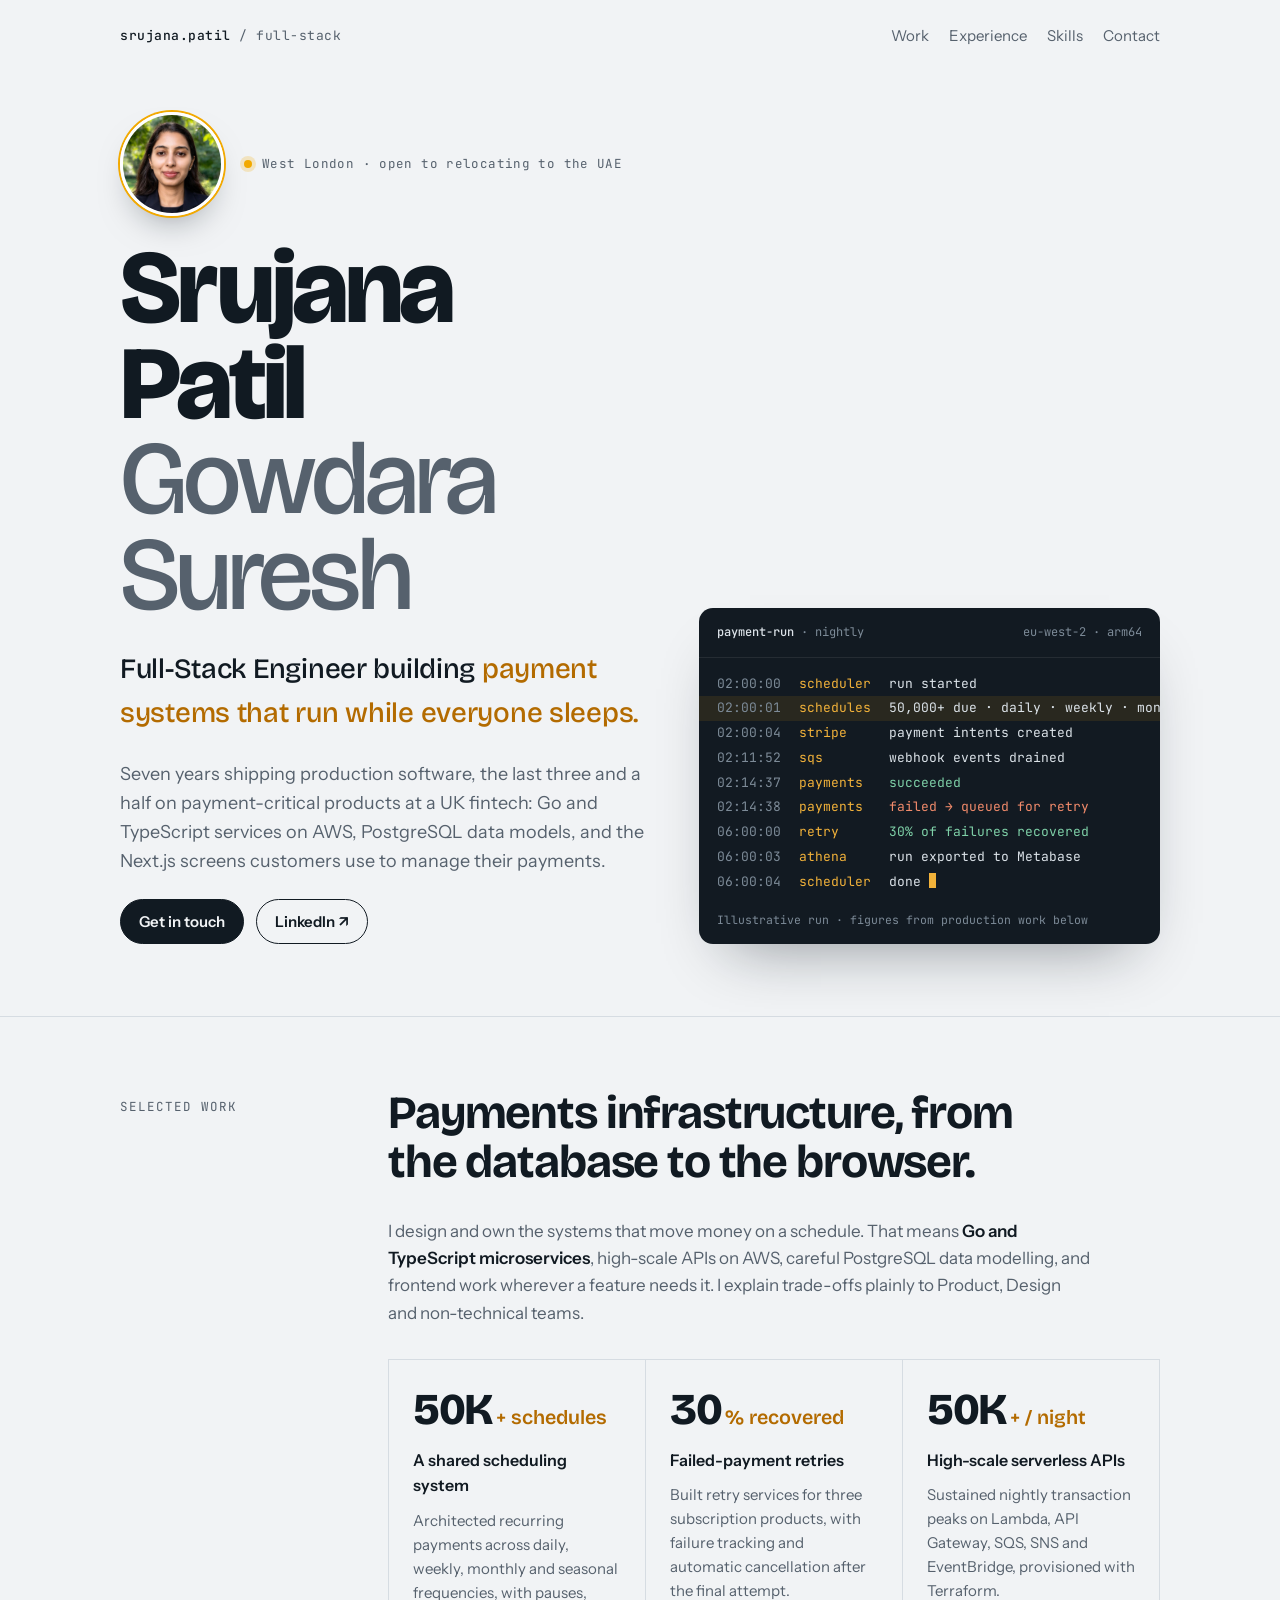
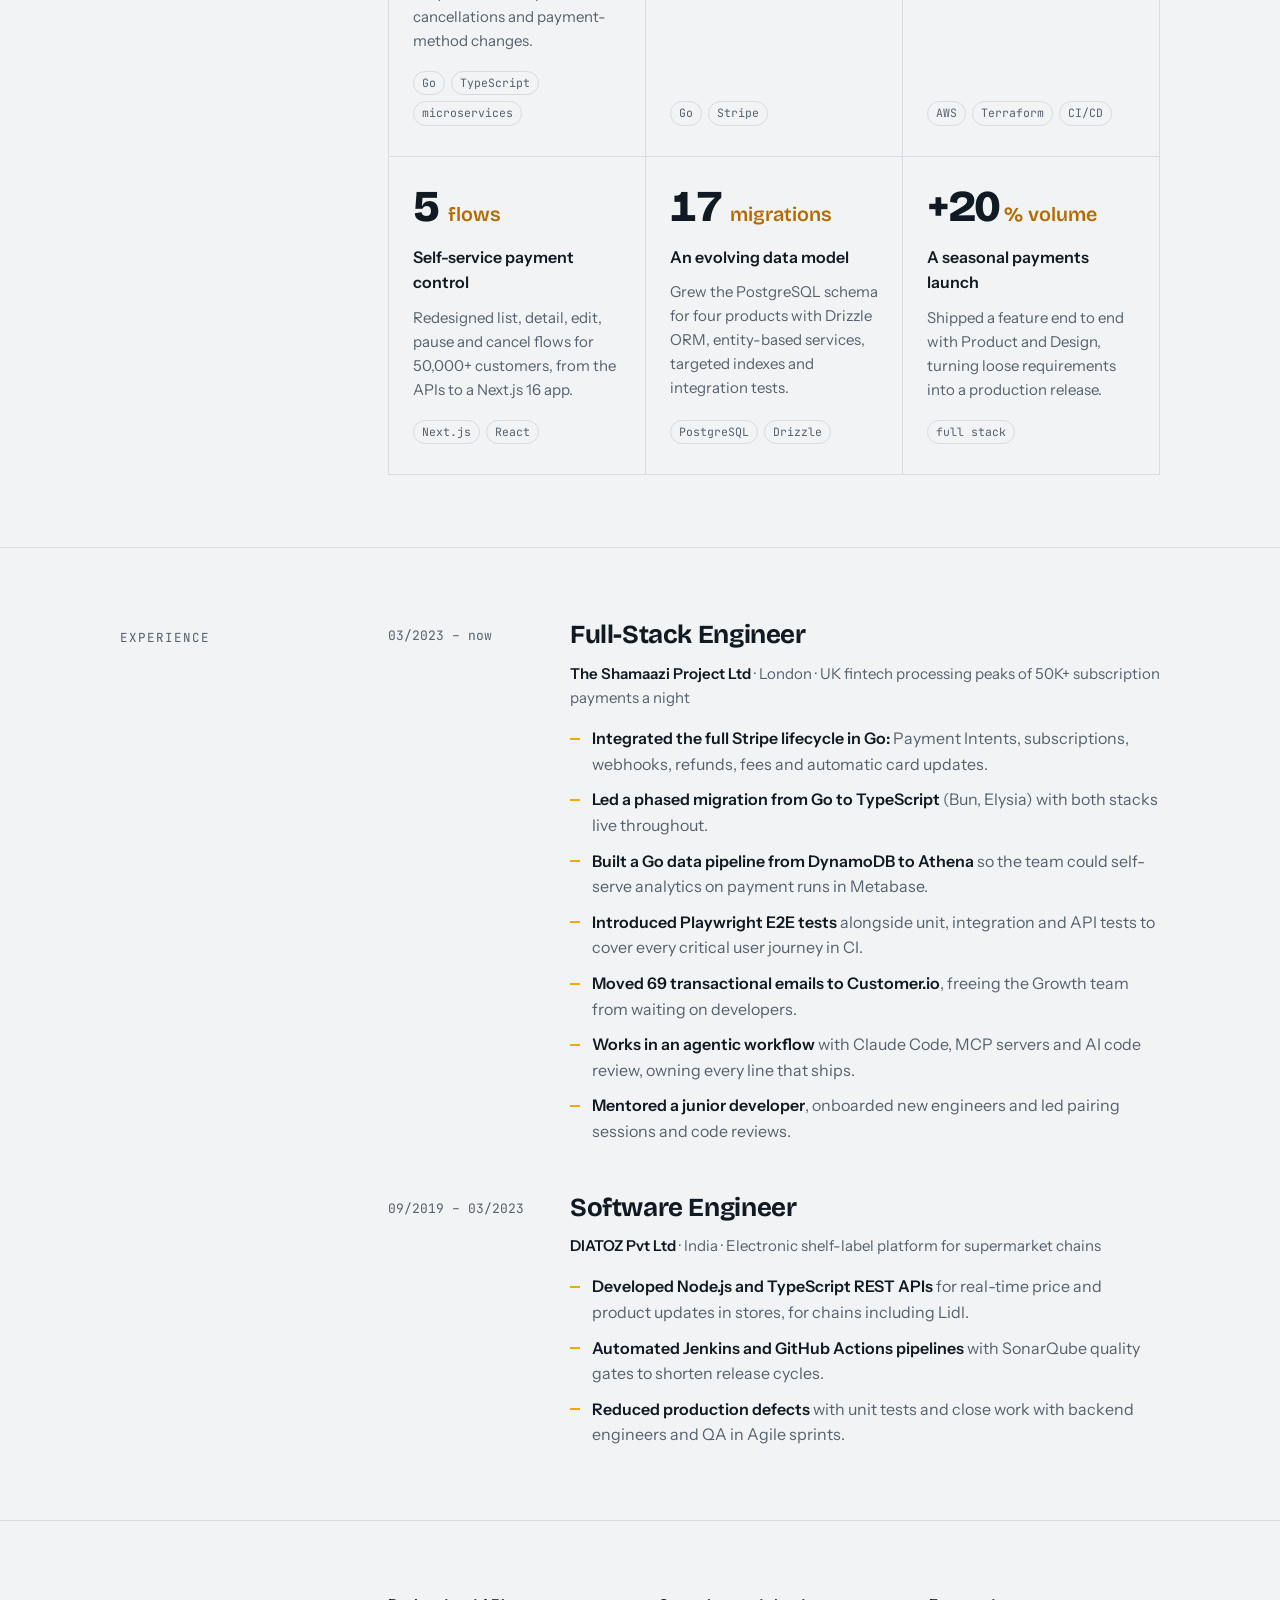
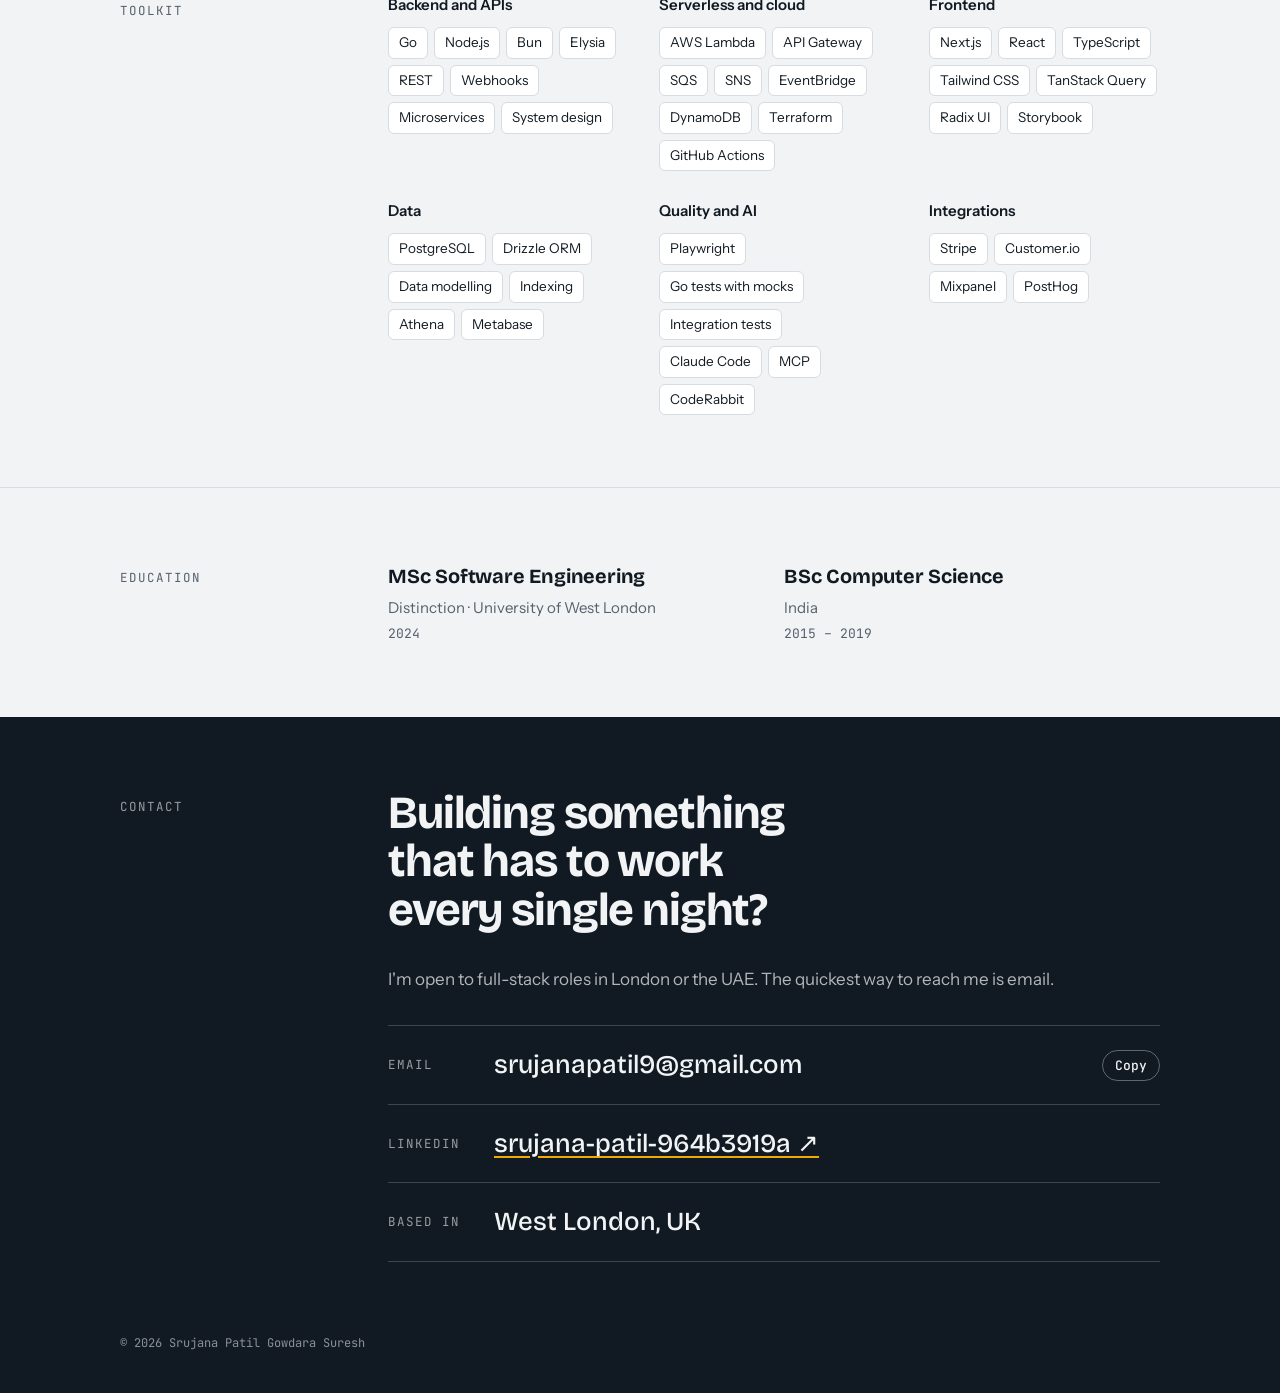
==== index.html @ ed04bba5 "Publish portfolio site" ====
<!doctype html>
<html lang="en">
<head>
<meta charset="utf-8">
<meta name="viewport" content="width=device-width, initial-scale=1, viewport-fit=cover">
<meta name="description" content="Srujana Patil Gowdara Suresh, Full-Stack Engineer in West London building payment systems with Go, TypeScript, AWS and Next.js.">
<meta property="og:title" content="Srujana Patil · Full-Stack Engineer">
<meta property="og:description" content="Payment systems with Go, TypeScript, AWS, PostgreSQL and Next.js.">
<meta property="og:image" content="photo.jpg">
<link rel="icon" href="photo.jpg">
<style>:root{color-scheme:light;padding-top:env(safe-area-inset-top,0px);padding-bottom:env(safe-area-inset-bottom,0px)}body{margin:0}img{max-width:100%}[hidden]{display:none!important}</style>
<title>Srujana Patil</title>
<link rel="preconnect" href="https://fonts.googleapis.com">
<link rel="stylesheet" href="https://fonts.googleapis.com/css2?family=Bricolage+Grotesque:opsz,wght@12..96,500;12..96,700;12..96,800&family=Instrument+Sans:wght@400;500;600&family=JetBrains+Mono:wght@400;500&display=swap">
<style>
/* Layout: left-aligned single column with an offset label rail; one bold moment — the "nightly run" log in the hero. */
:root {
  --bg: #F1F3F5;
  --surface: #FFFFFF;
  --fg: #111A22;
  --muted: #56616D;
  --line: #D6DCE2;
  --accent: #B36B00;
  --accent-fill: #F2A900;
  --log-bg: #121A22;
  --log-fg: #DCE3E9;
  --log-muted: #7D8B98;
  --font-display: "Bricolage Grotesque", "Avenir Next", "Segoe UI", sans-serif;
  --font-body: "Instrument Sans", "Helvetica Neue", Arial, sans-serif;
  --font-mono: "JetBrains Mono", ui-monospace, "SF Mono", Menlo, monospace;
}
@media (prefers-color-scheme: dark) {
  :root:not([data-theme="light"]) {
    --bg: #0E141A; --surface: #151D25; --fg: #E7ECF0; --muted: #94A1AD; --line: #25303A;
    --accent: #F2B23A; --accent-fill: #F2A900; --log-bg: #0A0F14; --log-fg: #DCE3E9; --log-muted: #75838F;
    color-scheme: dark;
  }
}
:root[data-theme="dark"] {
  --bg: #0E141A; --surface: #151D25; --fg: #E7ECF0; --muted: #94A1AD; --line: #25303A;
  --accent: #F2B23A; --accent-fill: #F2A900; --log-bg: #0A0F14; --log-fg: #DCE3E9; --log-muted: #75838F;
  color-scheme: dark;
}

* { box-sizing: border-box; }
body {
  background: var(--bg); color: var(--fg);
  font-family: var(--font-body); font-size: 17px; line-height: 1.6;
  -webkit-font-smoothing: antialiased;
}
a { color: inherit; }
a:focus-visible, button:focus-visible { outline: 2px solid var(--accent); outline-offset: 3px; border-radius: 2px; }

.wrap {
  max-width: 1120px; margin: 0 auto;
  padding-left: max(16px, env(safe-area-inset-left, 0px));
  padding-right: max(16px, env(safe-area-inset-right, 0px));
}
@media (min-width: 720px) {
  .wrap { padding-left: max(40px, env(safe-area-inset-left, 0px)); padding-right: max(40px, env(safe-area-inset-right, 0px)); }
}

/* Top bar */
.top { padding-block: 24px; }
.top .wrap { display: flex; justify-content: space-between; align-items: center; gap: 16px; flex-wrap: wrap; }
.mark { font-family: var(--font-mono); font-size: 13px; letter-spacing: .04em; color: var(--muted); }
.mark b { color: var(--fg); font-weight: 500; }
.nav { display: flex; gap: 20px; flex-wrap: wrap; font-size: 15px; }
.nav a { text-decoration: none; color: var(--muted); }
.nav a:hover { color: var(--fg); }

/* Hero */
.hero { padding-block: 40px 72px; }
.hero .wrap { display: grid; gap: 48px; align-items: end; }
@media (min-width: 960px) { .hero .wrap { grid-template-columns: 1.15fr 1fr; } }
.hero-text { display: flex; flex-direction: column; gap: 24px; min-width: 0; }
.intro { display: flex; align-items: center; gap: 20px; flex-wrap: wrap; }
.photo {
  width: 104px; height: 104px; border-radius: 50%; object-fit: cover; object-position: 50% 30%;
  border: 3px solid var(--surface); box-shadow: 0 0 0 2px var(--accent-fill), 0 18px 36px -18px rgba(10, 20, 30, .5);
}
.status {
  display: inline-flex; align-items: center; gap: 10px; align-self: center;
  font-family: var(--font-mono); font-size: 12.5px; letter-spacing: .03em; color: var(--muted);
}
.status::before { content: ""; width: 8px; height: 8px; border-radius: 50%; background: var(--accent-fill); box-shadow: 0 0 0 4px color-mix(in srgb, var(--accent-fill) 22%, transparent); }
h1 {
  font-family: var(--font-display); font-weight: 800; font-size: clamp(48px, 9vw, 104px);
  line-height: .92; letter-spacing: -.035em; margin: 0; text-wrap: balance;
}
h1 .soft { color: var(--muted); font-weight: 500; }
.role { font-family: var(--font-display); font-weight: 500; font-size: clamp(22px, 3vw, 28px); margin: 0; letter-spacing: -.01em; }
.role em { font-style: normal; color: var(--accent); }
.lede { margin: 0; max-width: 58ch; color: var(--muted); font-size: 18px; }
.cta { display: flex; gap: 12px; flex-wrap: wrap; }
.btn {
  display: inline-flex; align-items: center; gap: 8px; padding: 12px 18px; font: 600 15px var(--font-body);
  text-decoration: none; border: 1px solid var(--fg); border-radius: 999px; cursor: pointer; background: transparent; color: var(--fg);
  transition: background .2s, color .2s;
}
.btn.primary { background: var(--fg); color: var(--bg); }
.btn:hover { background: var(--accent-fill); border-color: var(--accent-fill); color: #111A22; }

/* The run log */
.log {
  background: var(--log-bg); color: var(--log-fg); border-radius: 14px; overflow: hidden;
  font-family: var(--font-mono); font-size: 13px; line-height: 1.75; min-width: 0;
  box-shadow: 0 30px 60px -30px rgba(10, 20, 30, .45);
}
.log-head { display: flex; justify-content: space-between; gap: 12px; padding: 14px 18px; border-bottom: 1px solid rgba(255,255,255,.08); color: var(--log-muted); font-size: 12px; flex-wrap: wrap; }
.log-head b { color: var(--log-fg); font-weight: 500; }
.log ol { list-style: none; margin: 0; padding: 14px 0 16px; overflow-x: auto; }
.log li { display: grid; grid-template-columns: 9ch 10ch 1fr; gap: 10px; padding: 1px 18px; white-space: nowrap; transition: background .4s; }
.log li.on { background: rgba(242,169,0,.10); }
.log .t { color: var(--log-muted); font-variant-numeric: tabular-nums; }
.log .s { color: #F2B23A; }
.log .ok { color: #7FD1A8; }
.log .warn { color: #F28B6B; }
.log .cursor { display: inline-block; width: .6em; height: 1.1em; background: #F2B23A; vertical-align: -2px; animation: blink 1.1s steps(1) infinite; }
.log-foot { padding: 0 18px 14px; color: var(--log-muted); font-size: 11.5px; }
@keyframes blink { 50% { opacity: 0; } }

/* Sections */
section { padding-block: 72px; border-top: 1px solid var(--line); }
.sec { display: grid; gap: 28px; }
@media (min-width: 880px) { .sec { grid-template-columns: 220px 1fr; gap: 48px; } }
.label { font-family: var(--font-mono); font-size: 12.5px; letter-spacing: .08em; text-transform: uppercase; color: var(--muted); padding-top: 8px; }
h2 { font-family: var(--font-display); font-weight: 700; font-size: clamp(30px, 4.4vw, 46px); line-height: 1.05; letter-spacing: -.025em; margin: 0; text-wrap: balance; max-width: 22ch; }
.body { display: flex; flex-direction: column; gap: 32px; min-width: 0; }
.prose { max-width: 64ch; color: var(--muted); margin: 0; }
.prose strong { color: var(--fg); font-weight: 600; }

/* Impact grid */
.impact { display: grid; gap: 1px; background: var(--line); border: 1px solid var(--line); grid-template-columns: 1fr; }
@media (min-width: 620px) { .impact { grid-template-columns: repeat(2, 1fr); } }
@media (min-width: 1000px) { .impact { grid-template-columns: repeat(3, 1fr); } }
.impact article { background: var(--bg); padding: 28px 24px 30px; display: flex; flex-direction: column; gap: 10px; min-width: 0; transition: background .25s; }
.impact article:hover { background: var(--surface); }
.fig { font-family: var(--font-display); font-weight: 800; font-size: 44px; line-height: 1; letter-spacing: -.03em; font-variant-numeric: tabular-nums; }
.fig small { font-size: .45em; font-weight: 600; color: var(--accent); letter-spacing: 0; margin-left: 4px; }
.impact h3 { margin: 6px 0 0; font-size: 16px; font-weight: 600; }
.impact p { margin: 0; color: var(--muted); font-size: 15px; }
.tags { display: flex; flex-wrap: wrap; gap: 6px; margin-top: auto; padding-top: 8px; }
.tags span { font-family: var(--font-mono); font-size: 11.5px; color: var(--muted); border: 1px solid var(--line); padding: 2px 8px; border-radius: 999px; }

/* Experience */
.jobs { display: flex; flex-direction: column; gap: 48px; }
.job { display: grid; gap: 14px; }
@media (min-width: 720px) { .job { grid-template-columns: 150px 1fr; gap: 32px; } }
.when { font-family: var(--font-mono); font-size: 13px; color: var(--muted); font-variant-numeric: tabular-nums; padding-top: 6px; }
.job-main { display: flex; flex-direction: column; gap: 12px; min-width: 0; }
.job h3 { font-family: var(--font-display); font-size: 26px; font-weight: 700; letter-spacing: -.015em; margin: 0; line-height: 1.15; }
.job .co { color: var(--muted); font-size: 15px; margin: 0; }
.job .co b { color: var(--fg); font-weight: 600; }
.job ul { margin: 4px 0 0; padding: 0; list-style: none; display: flex; flex-direction: column; gap: 10px; max-width: 68ch; }
.job li { position: relative; padding-left: 22px; color: var(--muted); font-size: 16px; }
.job li::before { content: ""; position: absolute; left: 0; top: .72em; width: 10px; height: 2px; background: var(--accent-fill); }
.job li strong { color: var(--fg); font-weight: 600; }

/* Skills */
.skills { display: grid; gap: 28px 40px; grid-template-columns: 1fr; }
@media (min-width: 700px) { .skills { grid-template-columns: repeat(2, 1fr); } }
@media (min-width: 1040px) { .skills { grid-template-columns: repeat(3, 1fr); } }
.skill h3 { font-size: 15px; font-weight: 600; margin: 0 0 10px; }
.chips { display: flex; flex-wrap: wrap; gap: 6px; }
.chips span { font-size: 13.5px; padding: 4px 10px; background: var(--surface); border: 1px solid var(--line); border-radius: 6px; }

/* Education */
.edu { display: grid; gap: 20px; grid-template-columns: 1fr; }
@media (min-width: 700px) { .edu { grid-template-columns: repeat(2, 1fr); } }
.edu div { display: flex; flex-direction: column; gap: 4px; }
.edu b { font-family: var(--font-display); font-size: 20px; font-weight: 700; letter-spacing: -.01em; }
.edu span { color: var(--muted); font-size: 15px; }
.edu .yr { font-family: var(--font-mono); font-size: 13px; }

/* Contact */
.contact { background: var(--fg); color: var(--bg); border-top: 0; }
.contact .label { color: color-mix(in srgb, var(--bg) 60%, transparent); }
.contact h2 { max-width: 18ch; }
.contact .prose { color: color-mix(in srgb, var(--bg) 72%, transparent); }
.rows { display: flex; flex-direction: column; border-top: 1px solid color-mix(in srgb, var(--bg) 20%, transparent); }
.row { display: flex; justify-content: space-between; align-items: center; gap: 16px; flex-wrap: wrap; padding-block: 18px; border-bottom: 1px solid color-mix(in srgb, var(--bg) 20%, transparent); }
.row .k { font-family: var(--font-mono); font-size: 12.5px; letter-spacing: .08em; text-transform: uppercase; color: color-mix(in srgb, var(--bg) 60%, transparent); min-width: 90px; }
.row .v { font-family: var(--font-display); font-size: clamp(18px, 2.6vw, 26px); font-weight: 500; flex: 1; min-width: 0; overflow-wrap: anywhere; user-select: all; }
.row .v a { text-decoration-color: var(--accent-fill); text-underline-offset: 4px; user-select: text; }
.copy { font: 500 13px var(--font-mono); background: transparent; color: var(--bg); border: 1px solid color-mix(in srgb, var(--bg) 35%, transparent); padding: 6px 12px; border-radius: 999px; cursor: pointer; }
.copy:hover { border-color: var(--accent-fill); color: var(--accent-fill); }
footer { background: var(--fg); color: color-mix(in srgb, var(--bg) 55%, transparent); font-family: var(--font-mono); font-size: 12px; padding-block: 0 40px; }

@media (prefers-reduced-motion: reduce) {
  * { transition: none !important; animation: none !important; }
}
</style>

</head>
<body>
<header class="top">
  <div class="wrap">
    <span class="mark"><b>srujana.patil</b> / full-stack</span>
    <nav class="nav" aria-label="Sections">
      <a href="#work">Work</a>
      <a href="#experience">Experience</a>
      <a href="#skills">Skills</a>
      <a href="#contact">Contact</a>
    </nav>
  </div>
</header>

<main>
  <div class="hero">
    <div class="wrap">
      <div class="hero-text">
        <div class="intro">
          <img class="photo" src="photo.jpg" width="104" height="104" alt="Portrait of Srujana Patil">
          <span class="status">West London · open to relocating to the UAE</span>
        </div>
        <h1>Srujana Patil <span class="soft">Gowdara Suresh</span></h1>
        <p class="role">Full-Stack Engineer building <em>payment systems that run while everyone sleeps.</em></p>
        <p class="lede">Seven years shipping production software, the last three and a half on payment-critical products at a UK fintech: Go and TypeScript services on AWS, PostgreSQL data models, and the Next.js screens customers use to manage their payments.</p>
        <div class="cta">
          <a class="btn primary" href="#contact">Get in touch</a>
          <a class="btn" href="https://www.linkedin.com/in/srujana-patil-964b3919a" target="_blank" rel="noopener">LinkedIn ↗</a>
        </div>
      </div>

      <figure class="log" aria-label="A sketch of a nightly payment run, built from the systems described below" style="margin:0">
        <div class="log-head"><span><b>payment-run</b> · nightly</span><span>eu-west-2 · arm64</span></div>
        <ol id="log">
          <li><span class="t">02:00:00</span><span class="s">scheduler</span><span>run started</span></li>
          <li><span class="t">02:00:01</span><span class="s">schedules</span><span>50,000+ due · daily · weekly · monthly</span></li>
          <li><span class="t">02:00:04</span><span class="s">stripe</span><span>payment intents created</span></li>
          <li><span class="t">02:11:52</span><span class="s">sqs</span><span>webhook events drained</span></li>
          <li><span class="t">02:14:37</span><span class="s">payments</span><span class="ok">succeeded</span></li>
          <li><span class="t">02:14:38</span><span class="s">payments</span><span class="warn">failed → queued for retry</span></li>
          <li><span class="t">06:00:00</span><span class="s">retry</span><span class="ok">30% of failures recovered</span></li>
          <li><span class="t">06:00:03</span><span class="s">athena</span><span>run exported to Metabase</span></li>
          <li><span class="t">06:00:04</span><span class="s">scheduler</span><span>done <span class="cursor" aria-hidden="true"></span></span></li>
        </ol>
        <figcaption class="log-foot">Illustrative run · figures from production work below</figcaption>
      </figure>
    </div>
  </div>

  <section id="work">
    <div class="wrap sec">
      <div class="label">Selected work</div>
      <div class="body">
        <h2>Payments infrastructure, from the database to the browser.</h2>
        <p class="prose">I design and own the systems that move money on a schedule. That means <strong>Go and TypeScript microservices</strong>, high-scale APIs on AWS, careful PostgreSQL data modelling, and frontend work wherever a feature needs it. I explain trade-offs plainly to Product, Design and non-technical teams.</p>
        <div class="impact">
          <article>
            <div class="fig">50K<small>+ schedules</small></div>
            <h3>A shared scheduling system</h3>
            <p>Architected recurring payments across daily, weekly, monthly and seasonal frequencies, with pauses, cancellations and payment-method changes.</p>
            <div class="tags"><span>Go</span><span>TypeScript</span><span>microservices</span></div>
          </article>
          <article>
            <div class="fig">30<small>% recovered</small></div>
            <h3>Failed-payment retries</h3>
            <p>Built retry services for three subscription products, with failure tracking and automatic cancellation after the final attempt.</p>
            <div class="tags"><span>Go</span><span>Stripe</span></div>
          </article>
          <article>
            <div class="fig">50K<small>+ / night</small></div>
            <h3>High-scale serverless APIs</h3>
            <p>Sustained nightly transaction peaks on Lambda, API Gateway, SQS, SNS and EventBridge, provisioned with Terraform.</p>
            <div class="tags"><span>AWS</span><span>Terraform</span><span>CI/CD</span></div>
          </article>
          <article>
            <div class="fig">5<small> flows</small></div>
            <h3>Self-service payment control</h3>
            <p>Redesigned list, detail, edit, pause and cancel flows for 50,000+ customers, from the APIs to a Next.js 16 app.</p>
            <div class="tags"><span>Next.js</span><span>React</span></div>
          </article>
          <article>
            <div class="fig">17<small> migrations</small></div>
            <h3>An evolving data model</h3>
            <p>Grew the PostgreSQL schema for four products with Drizzle ORM, entity-based services, targeted indexes and integration tests.</p>
            <div class="tags"><span>PostgreSQL</span><span>Drizzle</span></div>
          </article>
          <article>
            <div class="fig">+20<small>% volume</small></div>
            <h3>A seasonal payments launch</h3>
            <p>Shipped a feature end to end with Product and Design, turning loose requirements into a production release.</p>
            <div class="tags"><span>full stack</span></div>
          </article>
        </div>
      </div>
    </div>
  </section>

  <section id="experience">
    <div class="wrap sec">
      <div class="label">Experience</div>
      <div class="body">
        <div class="jobs">
          <div class="job">
            <div class="when">03/2023 – now</div>
            <div class="job-main">
              <h3>Full-Stack Engineer</h3>
              <p class="co"><b>The Shamaazi Project Ltd</b> · London · UK fintech processing peaks of 50K+ subscription payments a night</p>
              <ul>
                <li><strong>Integrated the full Stripe lifecycle in Go:</strong> Payment Intents, subscriptions, webhooks, refunds, fees and automatic card updates.</li>
                <li><strong>Led a phased migration from Go to TypeScript</strong> (Bun, Elysia) with both stacks live throughout.</li>
                <li><strong>Built a Go data pipeline from DynamoDB to Athena</strong> so the team could self-serve analytics on payment runs in Metabase.</li>
                <li><strong>Introduced Playwright E2E tests</strong> alongside unit, integration and API tests to cover every critical user journey in CI.</li>
                <li><strong>Moved 69 transactional emails to Customer.io</strong>, freeing the Growth team from waiting on developers.</li>
                <li><strong>Works in an agentic workflow</strong> with Claude Code, MCP servers and AI code review, owning every line that ships.</li>
                <li><strong>Mentored a junior developer</strong>, onboarded new engineers and led pairing sessions and code reviews.</li>
              </ul>
            </div>
          </div>
          <div class="job">
            <div class="when">09/2019 – 03/2023</div>
            <div class="job-main">
              <h3>Software Engineer</h3>
              <p class="co"><b>DIATOZ Pvt Ltd</b> · India · Electronic shelf-label platform for supermarket chains</p>
              <ul>
                <li><strong>Developed Node.js and TypeScript REST APIs</strong> for real-time price and product updates in stores, for chains including Lidl.</li>
                <li><strong>Automated Jenkins and GitHub Actions pipelines</strong> with SonarQube quality gates to shorten release cycles.</li>
                <li><strong>Reduced production defects</strong> with unit tests and close work with backend engineers and QA in Agile sprints.</li>
              </ul>
            </div>
          </div>
        </div>
      </div>
    </div>
  </section>

  <section id="skills">
    <div class="wrap sec">
      <div class="label">Toolkit</div>
      <div class="body">
        <div class="skills">
          <div class="skill"><h3>Backend and APIs</h3><div class="chips"><span>Go</span><span>Node.js</span><span>Bun</span><span>Elysia</span><span>REST</span><span>Webhooks</span><span>Microservices</span><span>System design</span></div></div>
          <div class="skill"><h3>Serverless and cloud</h3><div class="chips"><span>AWS Lambda</span><span>API Gateway</span><span>SQS</span><span>SNS</span><span>EventBridge</span><span>DynamoDB</span><span>Terraform</span><span>GitHub Actions</span></div></div>
          <div class="skill"><h3>Frontend</h3><div class="chips"><span>Next.js</span><span>React</span><span>TypeScript</span><span>Tailwind CSS</span><span>TanStack Query</span><span>Radix UI</span><span>Storybook</span></div></div>
          <div class="skill"><h3>Data</h3><div class="chips"><span>PostgreSQL</span><span>Drizzle ORM</span><span>Data modelling</span><span>Indexing</span><span>Athena</span><span>Metabase</span></div></div>
          <div class="skill"><h3>Quality and AI</h3><div class="chips"><span>Playwright</span><span>Go tests with mocks</span><span>Integration tests</span><span>Claude Code</span><span>MCP</span><span>CodeRabbit</span></div></div>
          <div class="skill"><h3>Integrations</h3><div class="chips"><span>Stripe</span><span>Customer.io</span><span>Mixpanel</span><span>PostHog</span></div></div>
        </div>
      </div>
    </div>
  </section>

  <section id="education">
    <div class="wrap sec">
      <div class="label">Education</div>
      <div class="body">
        <div class="edu">
          <div><b>MSc Software Engineering</b><span>Distinction · University of West London</span><span class="yr">2024</span></div>
          <div><b>BSc Computer Science</b><span>India</span><span class="yr">2015 – 2019</span></div>
        </div>
      </div>
    </div>
  </section>

  <section id="contact" class="contact">
    <div class="wrap sec">
      <div class="label">Contact</div>
      <div class="body">
        <h2>Building something that has to work every single night?</h2>
        <p class="prose">I'm open to full-stack roles in London or the UAE. The quickest way to reach me is email.</p>
        <div class="rows">
          <div class="row"><span class="k">Email</span><span class="v" id="email">srujanapatil9@gmail.com</span><button class="copy" id="copy-email" type="button" data-target="email">Copy</button></div>
          <div class="row"><span class="k">LinkedIn</span><span class="v"><a href="https://www.linkedin.com/in/srujana-patil-964b3919a" target="_blank" rel="noopener">srujana-patil-964b3919a ↗</a></span></div>
          <div class="row"><span class="k">Based in</span><span class="v">West London, UK</span></div>
        </div>
      </div>
    </div>
  </section>
</main>
<footer><div class="wrap">© 2026 Srujana Patil Gowdara Suresh</div></footer>

<script>
  // Copy email
  document.querySelectorAll('.copy').forEach(function (btn) {
    btn.addEventListener('click', function () {
      var el = document.getElementById(btn.dataset.target);
      var text = el.textContent.trim();
      var done = function () { btn.textContent = 'Copied'; setTimeout(function () { btn.textContent = 'Copy'; }, 1600); };
      var fallback = function () {
        var r = document.createRange(); r.selectNodeContents(el);
        var s = window.getSelection(); s.removeAllRanges(); s.addRange(r);
        btn.textContent = 'Selected';
        setTimeout(function () { btn.textContent = 'Copy'; }, 1600);
      };
      if (navigator.clipboard && navigator.clipboard.writeText) {
        navigator.clipboard.writeText(text).then(done, fallback);
      } else { fallback(); }
    });
  });

  // Walk a highlight down the run log (every line stays visible at rest)
  (function () {
    if (window.matchMedia('(prefers-reduced-motion: reduce)').matches) return;
    var rows = document.querySelectorAll('#log li');
    var i = 0;
    setInterval(function () {
      rows.forEach(function (r) { r.classList.remove('on'); });
      rows[i].classList.add('on');
      i = (i + 1) % rows.length;
    }, 900);
  })();
</script>
</body>
</html>
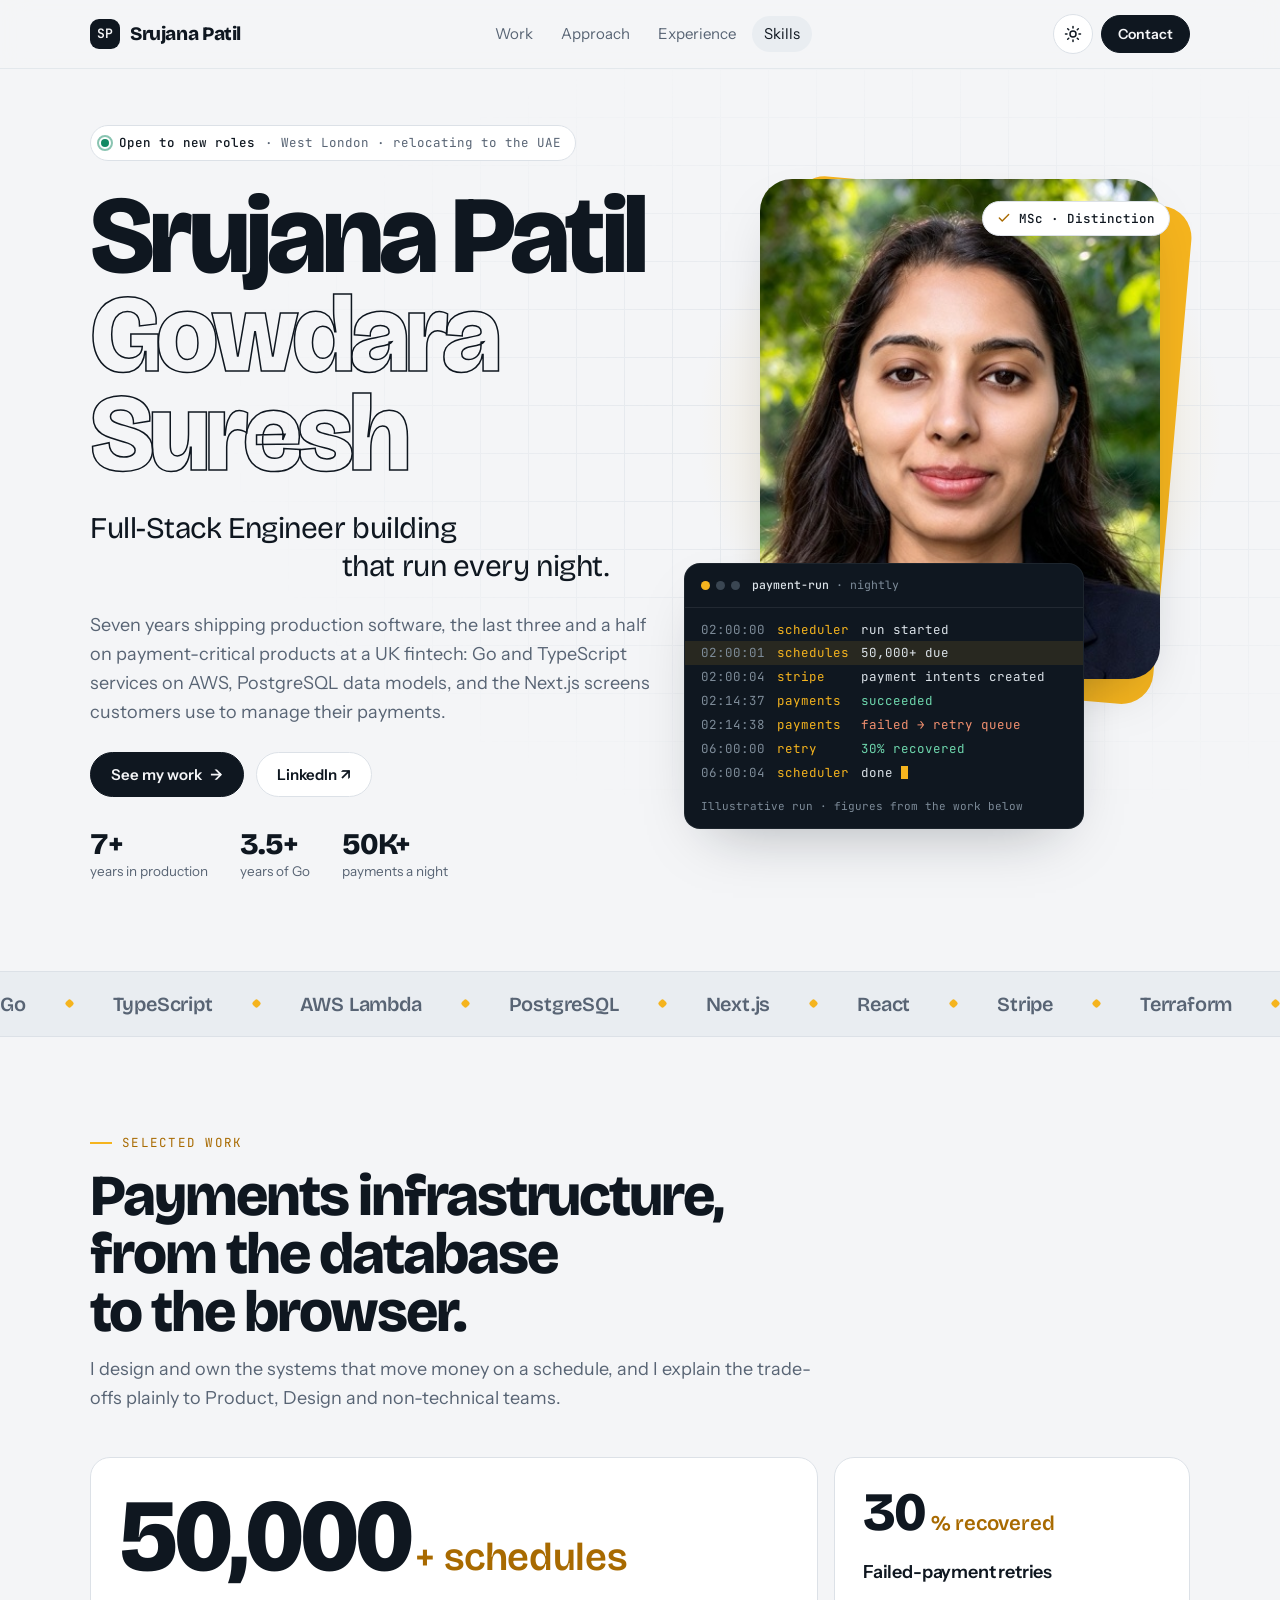
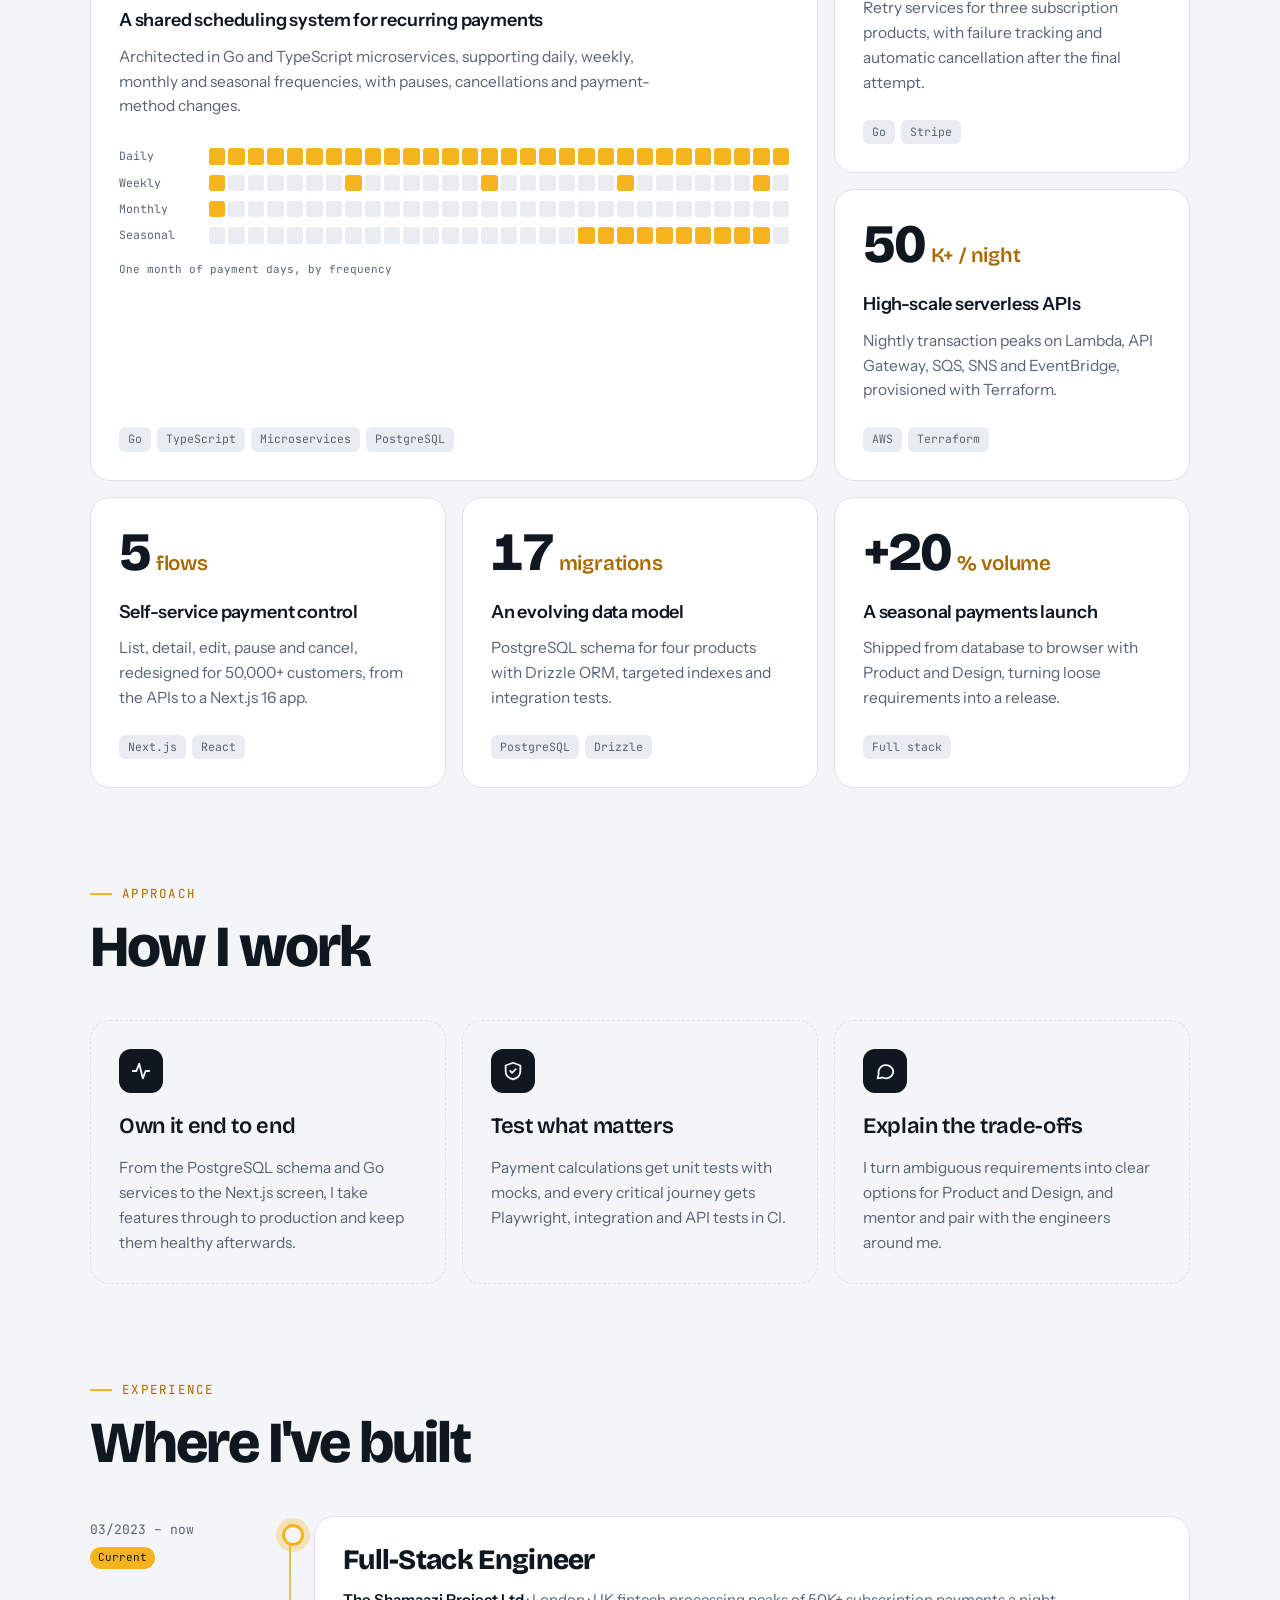
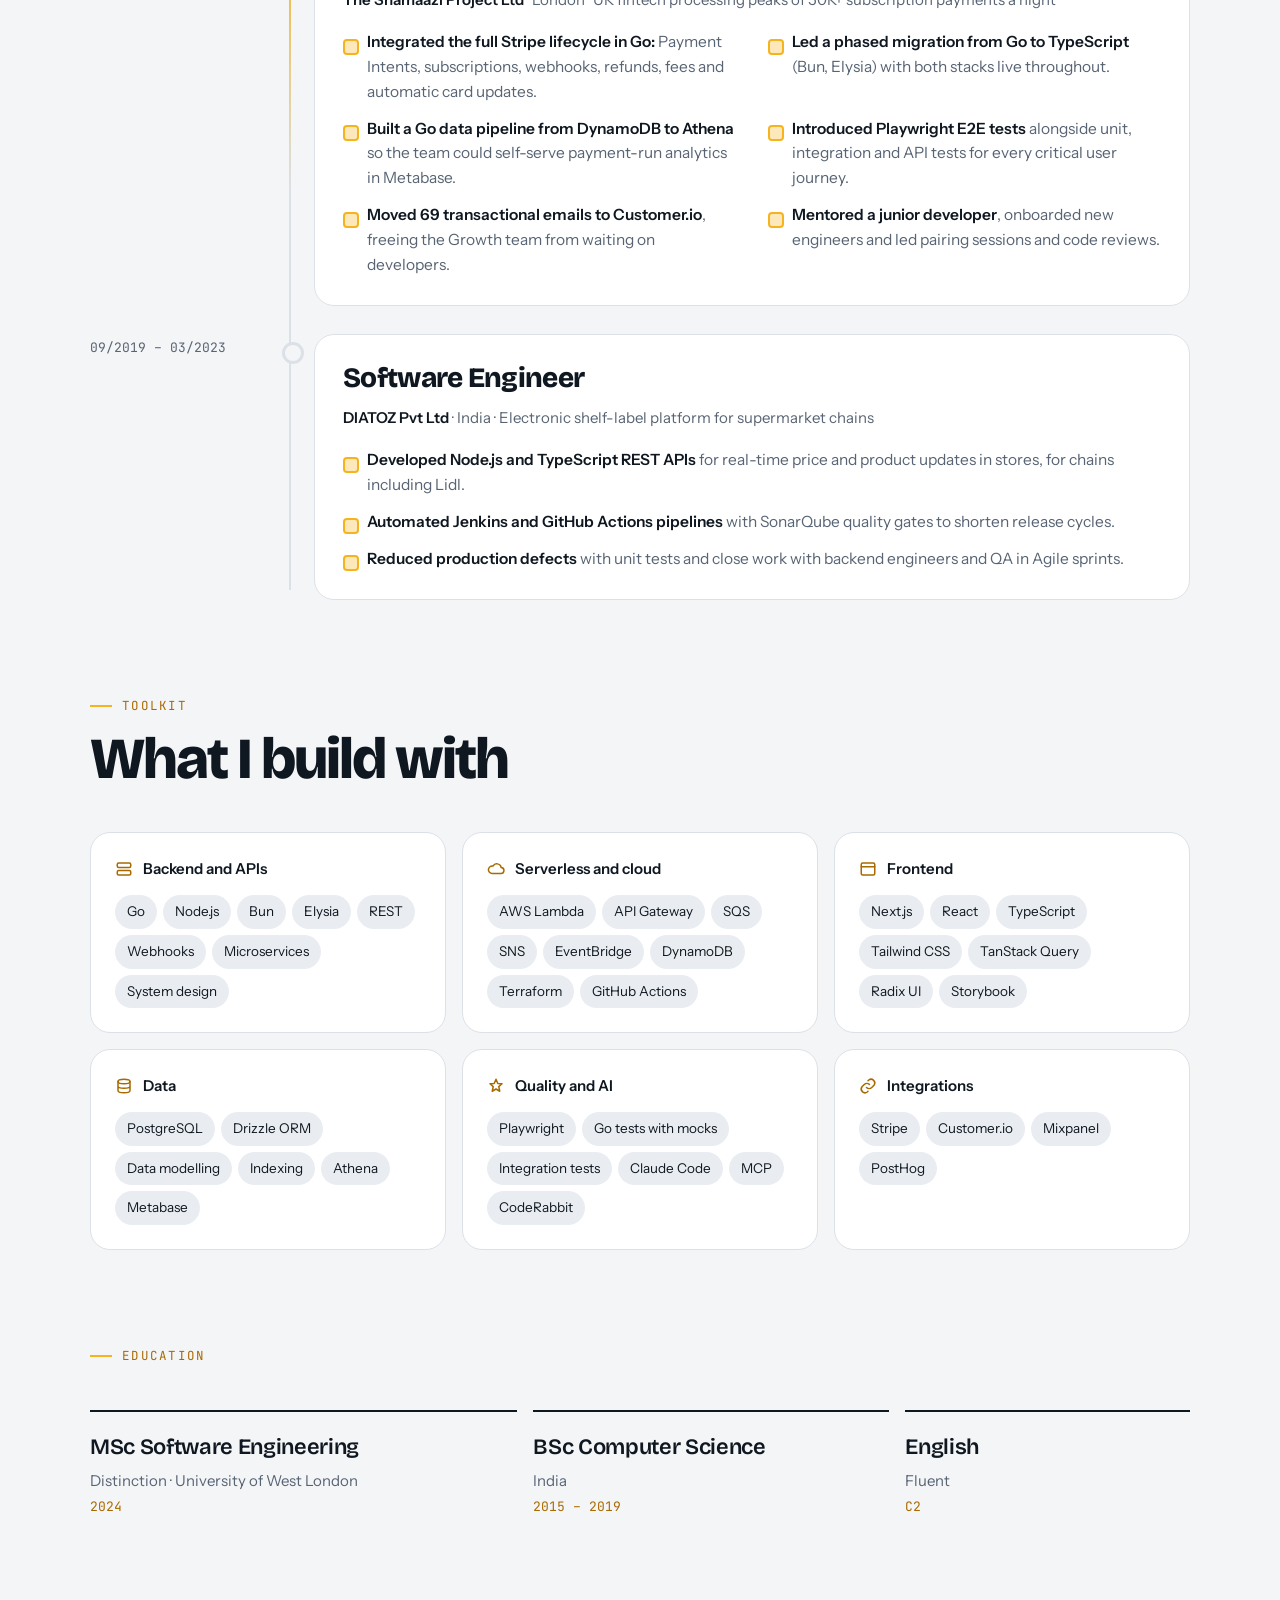
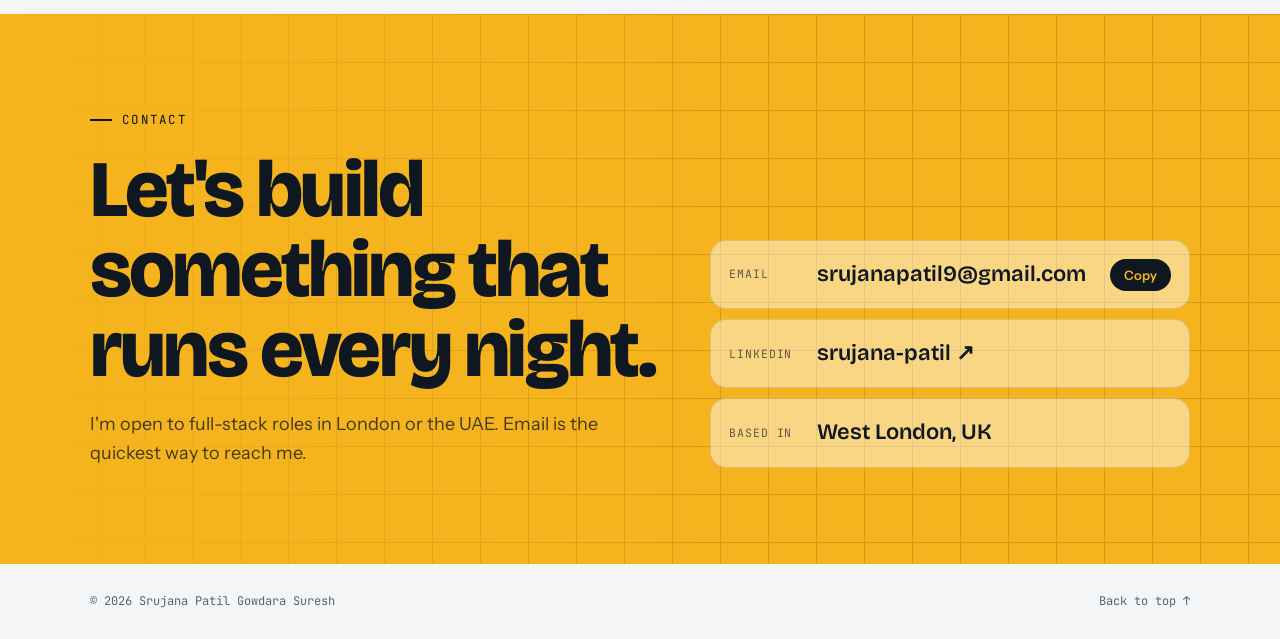
==== commit d9473665: "Redesign portfolio: bolder hero, bento work grid, timeline, theme toggle" ====
--- a/index.html
+++ b/index.html
@@ -6,402 +6,679 @@
 <meta name="description" content="Srujana Patil Gowdara Suresh, Full-Stack Engineer in West London building payment systems with Go, TypeScript, AWS and Next.js.">
 <meta property="og:title" content="Srujana Patil · Full-Stack Engineer">
 <meta property="og:description" content="Payment systems with Go, TypeScript, AWS, PostgreSQL and Next.js.">
-<meta property="og:image" content="photo.jpg">
+<meta property="og:image" content="https://srujanapatiil.github.io/photo.jpg">
 <link rel="icon" href="photo.jpg">
 <style>:root{color-scheme:light;padding-top:env(safe-area-inset-top,0px);padding-bottom:env(safe-area-inset-bottom,0px)}body{margin:0}img{max-width:100%}[hidden]{display:none!important}</style>
 <title>Srujana Patil</title>
 <link rel="preconnect" href="https://fonts.googleapis.com">
-<link rel="stylesheet" href="https://fonts.googleapis.com/css2?family=Bricolage+Grotesque:opsz,wght@12..96,500;12..96,700;12..96,800&family=Instrument+Sans:wght@400;500;600&family=JetBrains+Mono:wght@400;500&display=swap">
+<link rel="stylesheet" href="https://fonts.googleapis.com/css2?family=Bricolage+Grotesque:opsz,wght@12..96,400;12..96,600;12..96,800&family=Instrument+Sans:wght@400;500;600&family=JetBrains+Mono:wght@400;500&display=swap">
 <style>
-/* Layout: left-aligned single column with an offset label rail; one bold moment — the "nightly run" log in the hero. */
+/* Layout: sticky glass nav; split hero (type left, portrait + floating run log right) on a ledger grid;
+   bento grid for work; timeline for experience; a marigold contact band as the closing moment. */
 :root {
-  --bg: #F1F3F5;
+  --bg: #F4F5F7;
+  --bg-2: #E9EDF1;
   --surface: #FFFFFF;
-  --fg: #111A22;
-  --muted: #56616D;
-  --line: #D6DCE2;
-  --accent: #B36B00;
-  --accent-fill: #F2A900;
-  --log-bg: #121A22;
+  --fg: #0F1720;
+  --muted: #586474;
+  --line: #DCE1E7;
+  --accent: #A86A00;
+  --accent-fill: #F5B41E;
+  --ok: #138A63;
+  --glow: rgba(245, 180, 30, .28);
+  --shadow: 0 24px 60px -28px rgba(15, 23, 32, .35);
+  --log-bg: #0F1720;
   --log-fg: #DCE3E9;
   --log-muted: #7D8B98;
+  --on-accent: #0F1720;
   --font-display: "Bricolage Grotesque", "Avenir Next", "Segoe UI", sans-serif;
   --font-body: "Instrument Sans", "Helvetica Neue", Arial, sans-serif;
   --font-mono: "JetBrains Mono", ui-monospace, "SF Mono", Menlo, monospace;
+  --radius: 20px;
 }
 @media (prefers-color-scheme: dark) {
   :root:not([data-theme="light"]) {
-    --bg: #0E141A; --surface: #151D25; --fg: #E7ECF0; --muted: #94A1AD; --line: #25303A;
-    --accent: #F2B23A; --accent-fill: #F2A900; --log-bg: #0A0F14; --log-fg: #DCE3E9; --log-muted: #75838F;
+    --bg: #0A0F14; --bg-2: #0F161D; --surface: #121A22; --fg: #EEF2F5; --muted: #93A0AD; --line: #212C37;
+    --accent: #F5B41E; --accent-fill: #F5B41E; --ok: #5FD3A5; --glow: rgba(245, 180, 30, .16);
+    --shadow: 0 24px 60px -24px rgba(0, 0, 0, .7); --log-bg: #070B0F; --log-fg: #DCE3E9; --log-muted: #73818E; --on-accent: #0F1720;
     color-scheme: dark;
   }
 }
 :root[data-theme="dark"] {
-  --bg: #0E141A; --surface: #151D25; --fg: #E7ECF0; --muted: #94A1AD; --line: #25303A;
-  --accent: #F2B23A; --accent-fill: #F2A900; --log-bg: #0A0F14; --log-fg: #DCE3E9; --log-muted: #75838F;
+  --bg: #0A0F14; --bg-2: #0F161D; --surface: #121A22; --fg: #EEF2F5; --muted: #93A0AD; --line: #212C37;
+  --accent: #F5B41E; --accent-fill: #F5B41E; --ok: #5FD3A5; --glow: rgba(245, 180, 30, .16);
+  --shadow: 0 24px 60px -24px rgba(0, 0, 0, .7); --log-bg: #070B0F; --log-fg: #DCE3E9; --log-muted: #73818E; --on-accent: #0F1720;
   color-scheme: dark;
 }
 
 * { box-sizing: border-box; }
+html { scroll-behavior: smooth; scroll-padding-top: 80px; }
 body {
   background: var(--bg); color: var(--fg);
   font-family: var(--font-body); font-size: 17px; line-height: 1.6;
-  -webkit-font-smoothing: antialiased;
-}
+  -webkit-font-smoothing: antialiased; overflow-x: hidden;
+}
+body::before { content: ""; position: fixed; inset: 0 0 auto; height: env(safe-area-inset-top, 0px); z-index: 30; background: var(--bg); }
 a { color: inherit; }
-a:focus-visible, button:focus-visible { outline: 2px solid var(--accent); outline-offset: 3px; border-radius: 2px; }
+a:focus-visible, button:focus-visible { outline: 2px solid var(--accent-fill); outline-offset: 3px; border-radius: 6px; }
+::selection { background: var(--accent-fill); color: var(--on-accent); }
 
 .wrap {
-  max-width: 1120px; margin: 0 auto;
+  max-width: 1180px; margin: 0 auto;
   padding-left: max(16px, env(safe-area-inset-left, 0px));
   padding-right: max(16px, env(safe-area-inset-right, 0px));
 }
-@media (min-width: 720px) {
+@media (min-width: 760px) {
   .wrap { padding-left: max(40px, env(safe-area-inset-left, 0px)); padding-right: max(40px, env(safe-area-inset-right, 0px)); }
 }
 
-/* Top bar */
-.top { padding-block: 24px; }
-.top .wrap { display: flex; justify-content: space-between; align-items: center; gap: 16px; flex-wrap: wrap; }
-.mark { font-family: var(--font-mono); font-size: 13px; letter-spacing: .04em; color: var(--muted); }
-.mark b { color: var(--fg); font-weight: 500; }
-.nav { display: flex; gap: 20px; flex-wrap: wrap; font-size: 15px; }
-.nav a { text-decoration: none; color: var(--muted); }
-.nav a:hover { color: var(--fg); }
+/* Progress + nav */
+.progress { position: fixed; top: env(safe-area-inset-top, 0px); left: 0; right: 0; height: 3px; z-index: 40; background: var(--accent-fill); transform-origin: 0 50%; transform: scaleX(0); }
+.nav {
+  position: sticky; top: env(safe-area-inset-top, 0px); z-index: 20;
+  background: color-mix(in srgb, var(--bg) 78%, transparent);
+  -webkit-backdrop-filter: saturate(1.4) blur(14px); backdrop-filter: saturate(1.4) blur(14px);
+  border-bottom: 1px solid color-mix(in srgb, var(--line) 70%, transparent);
+}
+.nav .wrap { display: flex; align-items: center; justify-content: space-between; gap: 16px; padding-block: 14px; }
+.brand { display: inline-flex; align-items: center; gap: 10px; text-decoration: none; font-family: var(--font-display); font-weight: 800; font-size: 19px; letter-spacing: -.02em; }
+.brand i { width: 30px; height: 30px; border-radius: 9px; background: var(--fg); color: var(--bg); display: grid; place-items: center; font: 600 13px var(--font-mono); font-style: normal; }
+.links { display: none; gap: 4px; }
+@media (min-width: 760px) { .links { display: flex; } }
+.links a { text-decoration: none; font-size: 15px; color: var(--muted); padding: 6px 12px; border-radius: 999px; transition: color .2s, background .2s; }
+.links a:hover { color: var(--fg); }
+.links a.active { color: var(--fg); background: var(--bg-2); }
+.nav-actions { display: flex; align-items: center; gap: 8px; }
+.icon-btn { width: 40px; height: 40px; border-radius: 999px; border: 1px solid var(--line); background: var(--surface); color: var(--fg); display: grid; place-items: center; cursor: pointer; transition: border-color .2s, transform .2s; }
+.icon-btn:hover { border-color: var(--accent-fill); transform: rotate(-12deg); }
+.icon-btn svg { width: 18px; height: 18px; }
+.btn {
+  display: inline-flex; align-items: center; gap: 8px; padding: 12px 20px; font: 600 15px var(--font-body);
+  text-decoration: none; border: 1px solid var(--line); border-radius: 999px; cursor: pointer; background: var(--surface); color: var(--fg);
+  transition: transform .2s, background .2s, border-color .2s, box-shadow .2s;
+}
+.btn:hover { transform: translateY(-2px); border-color: var(--fg); }
+.btn.primary { background: var(--fg); color: var(--bg); border-color: var(--fg); }
+.btn.primary:hover { box-shadow: 0 12px 28px -12px var(--fg); }
+.btn.small { padding: 9px 16px; font-size: 14px; }
+.btn .arr { transition: transform .2s; }
+.btn:hover .arr { transform: translateX(3px); }
 
 /* Hero */
-.hero { padding-block: 40px 72px; }
-.hero .wrap { display: grid; gap: 48px; align-items: end; }
-@media (min-width: 960px) { .hero .wrap { grid-template-columns: 1.15fr 1fr; } }
-.hero-text { display: flex; flex-direction: column; gap: 24px; min-width: 0; }
-.intro { display: flex; align-items: center; gap: 20px; flex-wrap: wrap; }
-.photo {
-  width: 104px; height: 104px; border-radius: 50%; object-fit: cover; object-position: 50% 30%;
-  border: 3px solid var(--surface); box-shadow: 0 0 0 2px var(--accent-fill), 0 18px 36px -18px rgba(10, 20, 30, .5);
-}
-.status {
-  display: inline-flex; align-items: center; gap: 10px; align-self: center;
-  font-family: var(--font-mono); font-size: 12.5px; letter-spacing: .03em; color: var(--muted);
-}
-.status::before { content: ""; width: 8px; height: 8px; border-radius: 50%; background: var(--accent-fill); box-shadow: 0 0 0 4px color-mix(in srgb, var(--accent-fill) 22%, transparent); }
+.hero { position: relative; padding-block: 56px 88px; isolation: isolate; }
+.hero::before {
+  content: ""; position: absolute; inset: 0; z-index: -1;
+  background-image: linear-gradient(var(--line) 1px, transparent 1px), linear-gradient(90deg, var(--line) 1px, transparent 1px);
+  background-size: 48px 48px;
+  -webkit-mask-image: radial-gradient(ellipse 70% 60% at 70% 40%, #000 20%, transparent 75%);
+  mask-image: radial-gradient(ellipse 70% 60% at 70% 40%, #000 20%, transparent 75%);
+  opacity: .7;
+}
+.hero .wrap { display: grid; gap: 56px; align-items: center; }
+@media (min-width: 1000px) { .hero .wrap { grid-template-columns: 1.1fr .9fr; gap: 64px; } }
+.hero-text { display: flex; flex-direction: column; gap: 26px; min-width: 0; }
+.pill {
+  display: inline-flex; align-items: center; gap: 10px; align-self: flex-start;
+  padding: 7px 14px 7px 10px; border-radius: 999px; background: var(--surface); border: 1px solid var(--line);
+  font-family: var(--font-mono); font-size: 12.5px; color: var(--muted);
+}
+.pill .dot { width: 8px; height: 8px; border-radius: 50%; background: var(--ok); position: relative; }
+.pill .dot::after { content: ""; position: absolute; inset: -4px; border-radius: 50%; border: 2px solid var(--ok); opacity: .5; animation: ping 2s ease-out infinite; }
+@keyframes ping { 0% { transform: scale(.6); opacity: .6; } 100% { transform: scale(1.8); opacity: 0; } }
+.pill b { color: var(--fg); font-weight: 500; }
 h1 {
-  font-family: var(--font-display); font-weight: 800; font-size: clamp(48px, 9vw, 104px);
-  line-height: .92; letter-spacing: -.035em; margin: 0; text-wrap: balance;
-}
-h1 .soft { color: var(--muted); font-weight: 500; }
-.role { font-family: var(--font-display); font-weight: 500; font-size: clamp(22px, 3vw, 28px); margin: 0; letter-spacing: -.01em; }
-.role em { font-style: normal; color: var(--accent); }
-.lede { margin: 0; max-width: 58ch; color: var(--muted); font-size: 18px; }
+  font-family: var(--font-display); font-weight: 800; font-size: clamp(52px, 8.6vw, 112px);
+  line-height: .9; letter-spacing: -.045em; margin: 0;
+}
+h1 .line { display: block; }
+h1 .outline { color: transparent; -webkit-text-stroke: 1.5px var(--fg); font-weight: 800; }
+@supports not (-webkit-text-stroke: 1px black) { h1 .outline { color: var(--muted); } }
+.role { font-family: var(--font-display); font-weight: 400; font-size: clamp(22px, 2.8vw, 30px); line-height: 1.25; margin: 0; letter-spacing: -.015em; }
+.role .rot { display: inline-block; font-weight: 600; color: var(--accent); position: relative; transition: opacity .35s, transform .35s; }
+.role .rot::after { content: ""; position: absolute; left: 0; right: 0; bottom: -2px; height: 3px; border-radius: 2px; background: var(--accent-fill); opacity: .5; }
+.role .rot.out { opacity: 0; transform: translateY(8px); }
+.lede { margin: 0; max-width: 56ch; color: var(--muted); font-size: 18px; }
 .cta { display: flex; gap: 12px; flex-wrap: wrap; }
-.btn {
-  display: inline-flex; align-items: center; gap: 8px; padding: 12px 18px; font: 600 15px var(--font-body);
-  text-decoration: none; border: 1px solid var(--fg); border-radius: 999px; cursor: pointer; background: transparent; color: var(--fg);
-  transition: background .2s, color .2s;
-}
-.btn.primary { background: var(--fg); color: var(--bg); }
-.btn:hover { background: var(--accent-fill); border-color: var(--accent-fill); color: #111A22; }
-
-/* The run log */
+.stats { display: flex; gap: 32px; flex-wrap: wrap; padding-top: 6px; }
+.stats div { display: flex; flex-direction: column; gap: 2px; }
+.stats b { font-family: var(--font-display); font-size: 30px; font-weight: 800; letter-spacing: -.03em; line-height: 1; font-variant-numeric: tabular-nums; }
+.stats span { font-size: 13.5px; color: var(--muted); }
+
+.visual { position: relative; min-width: 0; display: flex; flex-direction: column; align-items: center; gap: 20px; }
+.portrait { position: relative; width: min(100%, 400px); }
+.portrait::before {
+  content: ""; position: absolute; inset: 0; border-radius: 32px; background: var(--accent-fill);
+  transform: rotate(5deg) translate(14px, 10px); z-index: -1; transition: transform .6s cubic-bezier(.2,.8,.2,1);
+}
+.portrait:hover::before { transform: rotate(-3deg) translate(-12px, 8px); }
+.portrait::after { content: ""; position: absolute; inset: -60px; z-index: -2; background: radial-gradient(circle, var(--glow), transparent 65%); }
+.portrait img { display: block; width: 100%; aspect-ratio: 4 / 5; object-fit: cover; object-position: 50% 28%; border-radius: 32px; box-shadow: var(--shadow); }
+.tag-float {
+  position: absolute; top: 22px; right: -10px; display: inline-flex; align-items: center; gap: 8px;
+  background: var(--surface); border: 1px solid var(--line); border-radius: 999px; padding: 8px 14px;
+  font: 500 12.5px var(--font-mono); box-shadow: var(--shadow); animation: bob 5s ease-in-out infinite;
+}
+.tag-float svg { width: 14px; height: 14px; color: var(--accent); }
+@keyframes bob { 50% { transform: translateY(-6px); } }
+
 .log {
-  background: var(--log-bg); color: var(--log-fg); border-radius: 14px; overflow: hidden;
-  font-family: var(--font-mono); font-size: 13px; line-height: 1.75; min-width: 0;
-  box-shadow: 0 30px 60px -30px rgba(10, 20, 30, .45);
-}
-.log-head { display: flex; justify-content: space-between; gap: 12px; padding: 14px 18px; border-bottom: 1px solid rgba(255,255,255,.08); color: var(--log-muted); font-size: 12px; flex-wrap: wrap; }
+  width: min(100%, 420px); background: var(--log-bg); color: var(--log-fg); border-radius: 16px; overflow: hidden;
+  font-family: var(--font-mono); font-size: 12.5px; line-height: 1.75; box-shadow: var(--shadow);
+  border: 1px solid rgba(255,255,255,.06); margin: 0;
+}
+@media (min-width: 1000px) {
+  .visual { display: block; padding-bottom: 150px; }
+  .portrait { margin-left: auto; margin-right: 30px; }
+  .log { position: absolute; left: -40px; bottom: 0; width: 400px; }
+}
+.log-head { display: flex; align-items: center; gap: 12px; padding: 11px 16px; border-bottom: 1px solid rgba(255,255,255,.08); color: var(--log-muted); font-size: 11.5px; }
+.log-head .lights { display: flex; gap: 6px; }
+.log-head .lights i { width: 9px; height: 9px; border-radius: 50%; background: #3A4652; }
+.log-head .lights i:first-child { background: #F5B41E; }
 .log-head b { color: var(--log-fg); font-weight: 500; }
-.log ol { list-style: none; margin: 0; padding: 14px 0 16px; overflow-x: auto; }
-.log li { display: grid; grid-template-columns: 9ch 10ch 1fr; gap: 10px; padding: 1px 18px; white-space: nowrap; transition: background .4s; }
-.log li.on { background: rgba(242,169,0,.10); }
+.log ol { list-style: none; margin: 0; padding: 10px 0 12px; overflow-x: auto; }
+.log li { display: grid; grid-template-columns: 8.5ch 9.5ch 1fr; gap: 8px; padding: 1px 16px; white-space: nowrap; transition: background .4s; }
+.log li.on { background: rgba(245,180,30,.11); }
 .log .t { color: var(--log-muted); font-variant-numeric: tabular-nums; }
-.log .s { color: #F2B23A; }
-.log .ok { color: #7FD1A8; }
-.log .warn { color: #F28B6B; }
-.log .cursor { display: inline-block; width: .6em; height: 1.1em; background: #F2B23A; vertical-align: -2px; animation: blink 1.1s steps(1) infinite; }
-.log-foot { padding: 0 18px 14px; color: var(--log-muted); font-size: 11.5px; }
+.log .s { color: #F5B41E; }
+.log .ok { color: #6FD8AE; }
+.log .warn { color: #F2906F; }
+.log .cursor { display: inline-block; width: .55em; height: 1.05em; background: #F5B41E; vertical-align: -2px; animation: blink 1.1s steps(1) infinite; }
+.log-foot { padding: 0 16px 12px; color: var(--log-muted); font-size: 11px; }
 @keyframes blink { 50% { opacity: 0; } }
 
+/* Load sequence: movement only, so the page is readable from the first frame */
+.rise { animation: rise .8s cubic-bezier(.2,.8,.2,1) both; }
+.rise.d1 { animation-delay: .06s; } .rise.d2 { animation-delay: .12s; } .rise.d3 { animation-delay: .18s; } .rise.d4 { animation-delay: .24s; } .rise.d5 { animation-delay: .3s; }
+@keyframes rise { from { transform: translateY(18px); } to { transform: none; } }
+
+/* Marquee */
+.marquee { border-block: 1px solid var(--line); background: var(--bg-2); overflow: hidden; padding-block: 16px; }
+.track { display: flex; gap: 40px; width: max-content; animation: slide 38s linear infinite; }
+.marquee:hover .track { animation-play-state: paused; }
+.track span { display: inline-flex; align-items: center; gap: 40px; font-family: var(--font-display); font-weight: 600; font-size: 20px; letter-spacing: -.01em; color: var(--muted); white-space: nowrap; }
+.track span::after { content: ""; width: 7px; height: 7px; border-radius: 2px; background: var(--accent-fill); transform: rotate(45deg); }
+@keyframes slide { to { transform: translateX(-50%); } }
+
 /* Sections */
-section { padding-block: 72px; border-top: 1px solid var(--line); }
-.sec { display: grid; gap: 28px; }
-@media (min-width: 880px) { .sec { grid-template-columns: 220px 1fr; gap: 48px; } }
-.label { font-family: var(--font-mono); font-size: 12.5px; letter-spacing: .08em; text-transform: uppercase; color: var(--muted); padding-top: 8px; }
-h2 { font-family: var(--font-display); font-weight: 700; font-size: clamp(30px, 4.4vw, 46px); line-height: 1.05; letter-spacing: -.025em; margin: 0; text-wrap: balance; max-width: 22ch; }
-.body { display: flex; flex-direction: column; gap: 32px; min-width: 0; }
-.prose { max-width: 64ch; color: var(--muted); margin: 0; }
-.prose strong { color: var(--fg); font-weight: 600; }
-
-/* Impact grid */
-.impact { display: grid; gap: 1px; background: var(--line); border: 1px solid var(--line); grid-template-columns: 1fr; }
-@media (min-width: 620px) { .impact { grid-template-columns: repeat(2, 1fr); } }
-@media (min-width: 1000px) { .impact { grid-template-columns: repeat(3, 1fr); } }
-.impact article { background: var(--bg); padding: 28px 24px 30px; display: flex; flex-direction: column; gap: 10px; min-width: 0; transition: background .25s; }
-.impact article:hover { background: var(--surface); }
-.fig { font-family: var(--font-display); font-weight: 800; font-size: 44px; line-height: 1; letter-spacing: -.03em; font-variant-numeric: tabular-nums; }
-.fig small { font-size: .45em; font-weight: 600; color: var(--accent); letter-spacing: 0; margin-left: 4px; }
-.impact h3 { margin: 6px 0 0; font-size: 16px; font-weight: 600; }
-.impact p { margin: 0; color: var(--muted); font-size: 15px; }
-.tags { display: flex; flex-wrap: wrap; gap: 6px; margin-top: auto; padding-top: 8px; }
-.tags span { font-family: var(--font-mono); font-size: 11.5px; color: var(--muted); border: 1px solid var(--line); padding: 2px 8px; border-radius: 999px; }
-
-/* Experience */
-.jobs { display: flex; flex-direction: column; gap: 48px; }
-.job { display: grid; gap: 14px; }
-@media (min-width: 720px) { .job { grid-template-columns: 150px 1fr; gap: 32px; } }
-.when { font-family: var(--font-mono); font-size: 13px; color: var(--muted); font-variant-numeric: tabular-nums; padding-top: 6px; }
-.job-main { display: flex; flex-direction: column; gap: 12px; min-width: 0; }
-.job h3 { font-family: var(--font-display); font-size: 26px; font-weight: 700; letter-spacing: -.015em; margin: 0; line-height: 1.15; }
+section { padding-block: 96px; }
+.head { display: flex; flex-direction: column; gap: 14px; margin-bottom: 44px; max-width: 760px; }
+.eyebrow { display: inline-flex; align-items: center; gap: 10px; font-family: var(--font-mono); font-size: 12.5px; letter-spacing: .1em; text-transform: uppercase; color: var(--accent); }
+.eyebrow::before { content: ""; width: 22px; height: 2px; background: var(--accent-fill); }
+h2 { font-family: var(--font-display); font-weight: 800; font-size: clamp(34px, 5vw, 58px); line-height: 1; letter-spacing: -.035em; margin: 0; text-wrap: balance; }
+.head p { margin: 0; color: var(--muted); max-width: 62ch; font-size: 18px; }
+
+/* Bento */
+.bento { display: grid; gap: 16px; grid-template-columns: 1fr; }
+@media (min-width: 700px) { .bento { grid-template-columns: repeat(2, 1fr); } .card.feature { grid-column: span 2; } }
+@media (min-width: 1040px) {
+  .bento { grid-template-columns: repeat(6, 1fr); }
+  .card { grid-column: span 2; }
+  .card.feature { grid-column: span 4; grid-row: span 2; }
+}
+.card {
+  position: relative; overflow: hidden; background: var(--surface); border: 1px solid var(--line); border-radius: var(--radius);
+  padding: 28px; display: flex; flex-direction: column; gap: 10px; min-width: 0;
+  transition: transform .3s cubic-bezier(.2,.8,.2,1), border-color .3s, box-shadow .3s;
+}
+.card::before {
+  content: ""; position: absolute; inset: 0; pointer-events: none; opacity: 0; transition: opacity .3s;
+  background: radial-gradient(420px circle at var(--mx, 50%) var(--my, 50%), var(--glow), transparent 60%);
+}
+.card:hover { transform: translateY(-4px); border-color: color-mix(in srgb, var(--accent-fill) 55%, var(--line)); box-shadow: var(--shadow); }
+.card:hover::before { opacity: 1; }
+.card > * { position: relative; }
+.fig { font-family: var(--font-display); font-weight: 800; font-size: 54px; line-height: 1; letter-spacing: -.04em; font-variant-numeric: tabular-nums; }
+.feature .fig { font-size: clamp(64px, 8vw, 104px); }
+.fig .unit { font-size: .38em; font-weight: 600; color: var(--accent); letter-spacing: -.01em; margin-left: 6px; }
+.card h3 { margin: 8px 0 0; font-size: 18px; font-weight: 600; letter-spacing: -.01em; }
+.card p { margin: 0; color: var(--muted); font-size: 15.5px; max-width: 54ch; }
+.tags { display: flex; flex-wrap: wrap; gap: 6px; margin-top: auto; padding-top: 14px; }
+.tags span { font-family: var(--font-mono); font-size: 11.5px; color: var(--muted); background: var(--bg-2); padding: 3px 9px; border-radius: 6px; }
+
+.cal { display: flex; flex-direction: column; gap: 8px; margin-top: 18px; overflow-x: auto; padding-bottom: 2px; }
+.cal-row { display: grid; grid-template-columns: 78px 1fr; align-items: center; gap: 12px; min-width: 420px; }
+.cal-row span { font-family: var(--font-mono); font-size: 11.5px; color: var(--muted); }
+.cells { display: grid; grid-template-columns: repeat(30, 1fr); gap: 3px; }
+.cells i { aspect-ratio: 1; border-radius: 3px; background: var(--bg-2); }
+.cells i.p { background: var(--accent-fill); }
+.card:hover .cells i.p { animation: pop .5s both; animation-delay: calc(var(--i) * 12ms); }
+@keyframes pop { 40% { transform: scale(1.35); } }
+.cal-cap { font-family: var(--font-mono); font-size: 11px; color: var(--muted); margin-top: 4px; }
+
+/* How I work */
+.ways { display: grid; gap: 16px; grid-template-columns: 1fr; }
+@media (min-width: 860px) { .ways { grid-template-columns: repeat(3, 1fr); } }
+.way { padding: 28px; border-radius: var(--radius); border: 1px dashed var(--line); display: flex; flex-direction: column; gap: 12px; transition: border-color .3s, background .3s; }
+.way:hover { border-style: solid; border-color: var(--accent-fill); background: var(--surface); }
+.way .ico { width: 44px; height: 44px; border-radius: 12px; background: var(--fg); color: var(--bg); display: grid; place-items: center; }
+.way .ico svg { width: 22px; height: 22px; }
+.way h3 { margin: 4px 0 0; font-family: var(--font-display); font-size: 22px; font-weight: 600; letter-spacing: -.015em; }
+.way p { margin: 0; color: var(--muted); font-size: 15.5px; }
+
+/* Timeline */
+.timeline { position: relative; display: flex; flex-direction: column; gap: 28px; }
+.timeline::before { content: ""; position: absolute; left: 7px; top: 10px; bottom: 10px; width: 2px; background: linear-gradient(var(--accent-fill), var(--line) 40%); }
+@media (min-width: 860px) { .timeline::before { left: 199px; } }
+.job { position: relative; display: grid; gap: 14px; padding-left: 36px; }
+@media (min-width: 860px) { .job { grid-template-columns: 160px 1fr; gap: 64px; padding-left: 0; } }
+.job::before { content: ""; position: absolute; left: 0; top: 8px; width: 16px; height: 16px; border-radius: 50%; background: var(--bg); border: 3px solid var(--line); }
+.job.now::before { border-color: var(--accent-fill); box-shadow: 0 0 0 6px var(--glow); }
+@media (min-width: 860px) { .job::before { left: 192px; } }
+.when { font-family: var(--font-mono); font-size: 13px; color: var(--muted); font-variant-numeric: tabular-nums; padding-top: 4px; display: flex; flex-direction: column; gap: 6px; }
+.when .now-badge { align-self: flex-start; font-size: 11px; padding: 2px 8px; border-radius: 999px; background: var(--accent-fill); color: var(--on-accent); }
+.job-card { background: var(--surface); border: 1px solid var(--line); border-radius: var(--radius); padding: 28px; display: flex; flex-direction: column; gap: 12px; min-width: 0; }
+.job h3 { font-family: var(--font-display); font-size: 28px; font-weight: 800; letter-spacing: -.025em; margin: 0; line-height: 1.1; }
 .job .co { color: var(--muted); font-size: 15px; margin: 0; }
 .job .co b { color: var(--fg); font-weight: 600; }
-.job ul { margin: 4px 0 0; padding: 0; list-style: none; display: flex; flex-direction: column; gap: 10px; max-width: 68ch; }
-.job li { position: relative; padding-left: 22px; color: var(--muted); font-size: 16px; }
-.job li::before { content: ""; position: absolute; left: 0; top: .72em; width: 10px; height: 2px; background: var(--accent-fill); }
+.job ul { margin: 6px 0 0; padding: 0; list-style: none; display: grid; gap: 12px; }
+@media (min-width: 1100px) { .job.now ul { grid-template-columns: 1fr 1fr; column-gap: 32px; } }
+.job li { position: relative; padding-left: 24px; color: var(--muted); font-size: 15.5px; }
+.job li::before { content: ""; position: absolute; left: 0; top: .55em; width: 12px; height: 12px; border-radius: 4px; background: color-mix(in srgb, var(--accent-fill) 30%, transparent); border: 2px solid var(--accent-fill); }
 .job li strong { color: var(--fg); font-weight: 600; }
 
 /* Skills */
-.skills { display: grid; gap: 28px 40px; grid-template-columns: 1fr; }
+.skills { display: grid; gap: 16px; grid-template-columns: 1fr; }
 @media (min-width: 700px) { .skills { grid-template-columns: repeat(2, 1fr); } }
 @media (min-width: 1040px) { .skills { grid-template-columns: repeat(3, 1fr); } }
-.skill h3 { font-size: 15px; font-weight: 600; margin: 0 0 10px; }
+.skill { background: var(--surface); border: 1px solid var(--line); border-radius: var(--radius); padding: 24px; display: flex; flex-direction: column; gap: 14px; }
+.skill h3 { margin: 0; font-size: 15px; font-weight: 600; display: flex; align-items: center; gap: 10px; }
+.skill h3 svg { width: 18px; height: 18px; color: var(--accent); }
 .chips { display: flex; flex-wrap: wrap; gap: 6px; }
-.chips span { font-size: 13.5px; padding: 4px 10px; background: var(--surface); border: 1px solid var(--line); border-radius: 6px; }
+.chips span { font-size: 13.5px; padding: 5px 11px; background: var(--bg-2); border: 1px solid transparent; border-radius: 999px; transition: border-color .2s, background .2s, transform .2s; cursor: default; }
+.chips span:hover { border-color: var(--accent-fill); background: var(--surface); transform: translateY(-1px); }
 
 /* Education */
-.edu { display: grid; gap: 20px; grid-template-columns: 1fr; }
-@media (min-width: 700px) { .edu { grid-template-columns: repeat(2, 1fr); } }
-.edu div { display: flex; flex-direction: column; gap: 4px; }
-.edu b { font-family: var(--font-display); font-size: 20px; font-weight: 700; letter-spacing: -.01em; }
+.edu { display: grid; gap: 16px; grid-template-columns: 1fr; }
+@media (min-width: 760px) { .edu { grid-template-columns: 1.2fr 1fr .8fr; } }
+.edu div { border-top: 2px solid var(--fg); padding-top: 18px; display: flex; flex-direction: column; gap: 4px; }
+.edu b { font-family: var(--font-display); font-size: 22px; font-weight: 600; letter-spacing: -.015em; }
 .edu span { color: var(--muted); font-size: 15px; }
-.edu .yr { font-family: var(--font-mono); font-size: 13px; }
-
-/* Contact */
-.contact { background: var(--fg); color: var(--bg); border-top: 0; }
-.contact .label { color: color-mix(in srgb, var(--bg) 60%, transparent); }
-.contact h2 { max-width: 18ch; }
-.contact .prose { color: color-mix(in srgb, var(--bg) 72%, transparent); }
-.rows { display: flex; flex-direction: column; border-top: 1px solid color-mix(in srgb, var(--bg) 20%, transparent); }
-.row { display: flex; justify-content: space-between; align-items: center; gap: 16px; flex-wrap: wrap; padding-block: 18px; border-bottom: 1px solid color-mix(in srgb, var(--bg) 20%, transparent); }
-.row .k { font-family: var(--font-mono); font-size: 12.5px; letter-spacing: .08em; text-transform: uppercase; color: color-mix(in srgb, var(--bg) 60%, transparent); min-width: 90px; }
-.row .v { font-family: var(--font-display); font-size: clamp(18px, 2.6vw, 26px); font-weight: 500; flex: 1; min-width: 0; overflow-wrap: anywhere; user-select: all; }
-.row .v a { text-decoration-color: var(--accent-fill); text-underline-offset: 4px; user-select: text; }
-.copy { font: 500 13px var(--font-mono); background: transparent; color: var(--bg); border: 1px solid color-mix(in srgb, var(--bg) 35%, transparent); padding: 6px 12px; border-radius: 999px; cursor: pointer; }
-.copy:hover { border-color: var(--accent-fill); color: var(--accent-fill); }
-footer { background: var(--fg); color: color-mix(in srgb, var(--bg) 55%, transparent); font-family: var(--font-mono); font-size: 12px; padding-block: 0 40px; }
+.edu .yr { font-family: var(--font-mono); font-size: 13px; color: var(--accent); }
+
+/* Contact band */
+.contact { background: var(--accent-fill); color: var(--on-accent); padding-block: 96px; position: relative; overflow: hidden; }
+.contact::before {
+  content: ""; position: absolute; inset: 0; opacity: .16;
+  background-image: linear-gradient(#0F1720 1px, transparent 1px), linear-gradient(90deg, #0F1720 1px, transparent 1px);
+  background-size: 48px 48px;
+  -webkit-mask-image: linear-gradient(90deg, transparent, #000 60%); mask-image: linear-gradient(90deg, transparent, #000 60%);
+}
+.contact .wrap { position: relative; display: grid; gap: 44px; }
+@media (min-width: 960px) { .contact .wrap { grid-template-columns: 1.2fr 1fr; align-items: end; } }
+.contact .eyebrow { color: #0F1720; }
+.contact .eyebrow::before { background: #0F1720; }
+.contact h2 { font-size: clamp(40px, 6.4vw, 80px); max-width: 14ch; }
+.contact p { margin: 0; font-size: 18px; max-width: 46ch; color: rgba(15, 23, 32, .78); }
+.contact-left { display: flex; flex-direction: column; gap: 20px; }
+.rows { display: flex; flex-direction: column; gap: 10px; }
+.row { display: flex; align-items: center; gap: 14px; flex-wrap: wrap; padding: 16px 18px; border-radius: 16px; background: rgba(255, 255, 255, .45); border: 1px solid rgba(15, 23, 32, .12); transition: background .2s, transform .2s; }
+.row:hover { background: rgba(255, 255, 255, .7); transform: translateX(4px); }
+.row .k { font-family: var(--font-mono); font-size: 11.5px; letter-spacing: .08em; text-transform: uppercase; color: rgba(15, 23, 32, .65); min-width: 74px; }
+.row .v { font-family: var(--font-display); font-size: clamp(17px, 2.2vw, 22px); font-weight: 600; flex: 1; min-width: 0; overflow-wrap: anywhere; color: #0F1720; }
+.row .v a { text-decoration: none; }
+.row .v a:hover { text-decoration: underline; text-underline-offset: 4px; }
+.copy { font: 600 13px var(--font-body); background: #0F1720; color: #F5B41E; border: 0; padding: 8px 14px; border-radius: 999px; cursor: pointer; transition: transform .2s; }
+.copy:hover { transform: scale(1.05); }
+footer { padding-block: 28px; }
+footer .wrap { display: flex; justify-content: space-between; gap: 12px; flex-wrap: wrap; font-family: var(--font-mono); font-size: 12px; color: var(--muted); }
+footer a { text-decoration: none; }
+footer a:hover { color: var(--fg); }
 
 @media (prefers-reduced-motion: reduce) {
-  * { transition: none !important; animation: none !important; }
+  html { scroll-behavior: auto; }
+  *, *::before, *::after { transition: none !important; animation: none !important; }
 }
 </style>
-
 </head>
 <body>
-<header class="top">
+
+
+<div class="progress" id="progress" aria-hidden="true"></div>
+
+<header class="nav">
   <div class="wrap">
-    <span class="mark"><b>srujana.patil</b> / full-stack</span>
-    <nav class="nav" aria-label="Sections">
+    <a class="brand" href="#top"><i>SP</i>Srujana Patil</a>
+    <nav class="links" aria-label="Sections">
       <a href="#work">Work</a>
+      <a href="#approach">Approach</a>
       <a href="#experience">Experience</a>
       <a href="#skills">Skills</a>
-      <a href="#contact">Contact</a>
     </nav>
+    <div class="nav-actions">
+      <button class="icon-btn" id="theme-toggle" type="button" aria-label="Switch colour theme">
+        <svg viewBox="0 0 24 24" fill="none" stroke="currentColor" stroke-width="2" stroke-linecap="round" stroke-linejoin="round" aria-hidden="true"><circle cx="12" cy="12" r="4"/><path d="M12 2v2M12 20v2M4.9 4.9l1.4 1.4M17.7 17.7l1.4 1.4M2 12h2M20 12h2M4.9 19.1l1.4-1.4M17.7 6.3l1.4-1.4"/></svg>
+      </button>
+      <a class="btn primary small" href="#contact">Contact</a>
+    </div>
   </div>
 </header>
 
-<main>
+<main id="top">
   <div class="hero">
     <div class="wrap">
       <div class="hero-text">
-        <div class="intro">
-          <img class="photo" src="photo.jpg" width="104" height="104" alt="Portrait of Srujana Patil">
-          <span class="status">West London · open to relocating to the UAE</span>
-        </div>
-        <h1>Srujana Patil <span class="soft">Gowdara Suresh</span></h1>
-        <p class="role">Full-Stack Engineer building <em>payment systems that run while everyone sleeps.</em></p>
-        <p class="lede">Seven years shipping production software, the last three and a half on payment-critical products at a UK fintech: Go and TypeScript services on AWS, PostgreSQL data models, and the Next.js screens customers use to manage their payments.</p>
-        <div class="cta">
-          <a class="btn primary" href="#contact">Get in touch</a>
+        <span class="pill rise"><span class="dot"></span><b>Open to new roles</b> · West London · relocating to the UAE</span>
+        <h1 class="rise d1"><span class="line">Srujana Patil</span><span class="line outline">Gowdara Suresh</span></h1>
+        <p class="role rise d2">Full-Stack Engineer building<br><span class="rot" id="rot">payment systems</span> that run every night.</p>
+        <p class="lede rise d3">Seven years shipping production software, the last three and a half on payment-critical products at a UK fintech: Go and TypeScript services on AWS, PostgreSQL data models, and the Next.js screens customers use to manage their payments.</p>
+        <div class="cta rise d4">
+          <a class="btn primary" href="#work">See my work <span class="arr">→</span></a>
           <a class="btn" href="https://www.linkedin.com/in/srujana-patil-964b3919a" target="_blank" rel="noopener">LinkedIn ↗</a>
         </div>
-      </div>
-
-      <figure class="log" aria-label="A sketch of a nightly payment run, built from the systems described below" style="margin:0">
-        <div class="log-head"><span><b>payment-run</b> · nightly</span><span>eu-west-2 · arm64</span></div>
-        <ol id="log">
-          <li><span class="t">02:00:00</span><span class="s">scheduler</span><span>run started</span></li>
-          <li><span class="t">02:00:01</span><span class="s">schedules</span><span>50,000+ due · daily · weekly · monthly</span></li>
-          <li><span class="t">02:00:04</span><span class="s">stripe</span><span>payment intents created</span></li>
-          <li><span class="t">02:11:52</span><span class="s">sqs</span><span>webhook events drained</span></li>
-          <li><span class="t">02:14:37</span><span class="s">payments</span><span class="ok">succeeded</span></li>
-          <li><span class="t">02:14:38</span><span class="s">payments</span><span class="warn">failed → queued for retry</span></li>
-          <li><span class="t">06:00:00</span><span class="s">retry</span><span class="ok">30% of failures recovered</span></li>
-          <li><span class="t">06:00:03</span><span class="s">athena</span><span>run exported to Metabase</span></li>
-          <li><span class="t">06:00:04</span><span class="s">scheduler</span><span>done <span class="cursor" aria-hidden="true"></span></span></li>
-        </ol>
-        <figcaption class="log-foot">Illustrative run · figures from production work below</figcaption>
-      </figure>
+        <div class="stats rise d5">
+          <div><b>7+</b><span>years in production</span></div>
+          <div><b>3.5+</b><span>years of Go</span></div>
+          <div><b>50K+</b><span>payments a night</span></div>
+        </div>
+      </div>
+
+      <div class="visual">
+        <div class="portrait">
+          <img src="photo.jpg" width="400" height="500" alt="Portrait of Srujana Patil">
+          <span class="tag-float"><svg viewBox="0 0 24 24" fill="none" stroke="currentColor" stroke-width="2.4" stroke-linecap="round" stroke-linejoin="round" aria-hidden="true"><path d="M20 6 9 17l-5-5"/></svg>MSc · Distinction</span>
+        </div>
+        <figure class="log" aria-label="A sketch of a nightly payment run, built from the systems described below">
+          <div class="log-head"><span class="lights"><i></i><i></i><i></i></span><span><b>payment-run</b> · nightly</span></div>
+          <ol id="log">
+            <li><span class="t">02:00:00</span><span class="s">scheduler</span><span>run started</span></li>
+            <li><span class="t">02:00:01</span><span class="s">schedules</span><span>50,000+ due</span></li>
+            <li><span class="t">02:00:04</span><span class="s">stripe</span><span>payment intents created</span></li>
+            <li><span class="t">02:14:37</span><span class="s">payments</span><span class="ok">succeeded</span></li>
+            <li><span class="t">02:14:38</span><span class="s">payments</span><span class="warn">failed → retry queue</span></li>
+            <li><span class="t">06:00:00</span><span class="s">retry</span><span class="ok">30% recovered</span></li>
+            <li><span class="t">06:00:04</span><span class="s">scheduler</span><span>done <span class="cursor" aria-hidden="true"></span></span></li>
+          </ol>
+          <figcaption class="log-foot">Illustrative run · figures from the work below</figcaption>
+        </figure>
+      </div>
     </div>
   </div>
 
+  <div class="marquee" aria-label="Technologies">
+    <div class="track">
+      <span>Go</span><span>TypeScript</span><span>AWS Lambda</span><span>PostgreSQL</span><span>Next.js</span><span>React</span><span>Stripe</span><span>Terraform</span><span>Bun</span><span>DynamoDB</span><span>Playwright</span><span>EventBridge</span>
+      <span aria-hidden="true">Go</span><span aria-hidden="true">TypeScript</span><span aria-hidden="true">AWS Lambda</span><span aria-hidden="true">PostgreSQL</span><span aria-hidden="true">Next.js</span><span aria-hidden="true">React</span><span aria-hidden="true">Stripe</span><span aria-hidden="true">Terraform</span><span aria-hidden="true">Bun</span><span aria-hidden="true">DynamoDB</span><span aria-hidden="true">Playwright</span><span aria-hidden="true">EventBridge</span>
+    </div>
+  </div>
+
   <section id="work">
-    <div class="wrap sec">
-      <div class="label">Selected work</div>
-      <div class="body">
+    <div class="wrap">
+      <div class="head">
+        <span class="eyebrow">Selected work</span>
         <h2>Payments infrastructure, from the database to the browser.</h2>
-        <p class="prose">I design and own the systems that move money on a schedule. That means <strong>Go and TypeScript microservices</strong>, high-scale APIs on AWS, careful PostgreSQL data modelling, and frontend work wherever a feature needs it. I explain trade-offs plainly to Product, Design and non-technical teams.</p>
-        <div class="impact">
-          <article>
-            <div class="fig">50K<small>+ schedules</small></div>
-            <h3>A shared scheduling system</h3>
-            <p>Architected recurring payments across daily, weekly, monthly and seasonal frequencies, with pauses, cancellations and payment-method changes.</p>
-            <div class="tags"><span>Go</span><span>TypeScript</span><span>microservices</span></div>
-          </article>
-          <article>
-            <div class="fig">30<small>% recovered</small></div>
-            <h3>Failed-payment retries</h3>
-            <p>Built retry services for three subscription products, with failure tracking and automatic cancellation after the final attempt.</p>
-            <div class="tags"><span>Go</span><span>Stripe</span></div>
-          </article>
-          <article>
-            <div class="fig">50K<small>+ / night</small></div>
-            <h3>High-scale serverless APIs</h3>
-            <p>Sustained nightly transaction peaks on Lambda, API Gateway, SQS, SNS and EventBridge, provisioned with Terraform.</p>
-            <div class="tags"><span>AWS</span><span>Terraform</span><span>CI/CD</span></div>
-          </article>
-          <article>
-            <div class="fig">5<small> flows</small></div>
-            <h3>Self-service payment control</h3>
-            <p>Redesigned list, detail, edit, pause and cancel flows for 50,000+ customers, from the APIs to a Next.js 16 app.</p>
-            <div class="tags"><span>Next.js</span><span>React</span></div>
-          </article>
-          <article>
-            <div class="fig">17<small> migrations</small></div>
-            <h3>An evolving data model</h3>
-            <p>Grew the PostgreSQL schema for four products with Drizzle ORM, entity-based services, targeted indexes and integration tests.</p>
-            <div class="tags"><span>PostgreSQL</span><span>Drizzle</span></div>
-          </article>
-          <article>
-            <div class="fig">+20<small>% volume</small></div>
-            <h3>A seasonal payments launch</h3>
-            <p>Shipped a feature end to end with Product and Design, turning loose requirements into a production release.</p>
-            <div class="tags"><span>full stack</span></div>
-          </article>
-        </div>
+        <p>I design and own the systems that move money on a schedule, and I explain the trade-offs plainly to Product, Design and non-technical teams.</p>
+      </div>
+      <div class="bento">
+        <article class="card feature">
+          <div class="fig"><span data-count="50000">50,000</span><span class="unit">+ schedules</span></div>
+          <h3>A shared scheduling system for recurring payments</h3>
+          <p>Architected in Go and TypeScript microservices, supporting daily, weekly, monthly and seasonal frequencies, with pauses, cancellations and payment-method changes.</p>
+          <div class="cal" id="cal" aria-label="One month of payment days for each frequency"></div>
+          <div class="cal-cap">One month of payment days, by frequency</div>
+          <div class="tags"><span>Go</span><span>TypeScript</span><span>Microservices</span><span>PostgreSQL</span></div>
+        </article>
+        <article class="card">
+          <div class="fig"><span data-count="30">30</span><span class="unit">% recovered</span></div>
+          <h3>Failed-payment retries</h3>
+          <p>Retry services for three subscription products, with failure tracking and automatic cancellation after the final attempt.</p>
+          <div class="tags"><span>Go</span><span>Stripe</span></div>
+        </article>
+        <article class="card">
+          <div class="fig"><span data-count="50">50</span><span class="unit">K+ / night</span></div>
+          <h3>High-scale serverless APIs</h3>
+          <p>Nightly transaction peaks on Lambda, API Gateway, SQS, SNS and EventBridge, provisioned with Terraform.</p>
+          <div class="tags"><span>AWS</span><span>Terraform</span></div>
+        </article>
+        <article class="card">
+          <div class="fig"><span data-count="5">5</span><span class="unit">flows</span></div>
+          <h3>Self-service payment control</h3>
+          <p>List, detail, edit, pause and cancel, redesigned for 50,000+ customers, from the APIs to a Next.js 16 app.</p>
+          <div class="tags"><span>Next.js</span><span>React</span></div>
+        </article>
+        <article class="card">
+          <div class="fig"><span data-count="17">17</span><span class="unit">migrations</span></div>
+          <h3>An evolving data model</h3>
+          <p>PostgreSQL schema for four products with Drizzle ORM, targeted indexes and integration tests.</p>
+          <div class="tags"><span>PostgreSQL</span><span>Drizzle</span></div>
+        </article>
+        <article class="card">
+          <div class="fig">+<span data-count="20">20</span><span class="unit">% volume</span></div>
+          <h3>A seasonal payments launch</h3>
+          <p>Shipped from database to browser with Product and Design, turning loose requirements into a release.</p>
+          <div class="tags"><span>Full stack</span></div>
+        </article>
       </div>
     </div>
   </section>
 
-  <section id="experience">
-    <div class="wrap sec">
-      <div class="label">Experience</div>
-      <div class="body">
-        <div class="jobs">
-          <div class="job">
-            <div class="when">03/2023 – now</div>
-            <div class="job-main">
-              <h3>Full-Stack Engineer</h3>
-              <p class="co"><b>The Shamaazi Project Ltd</b> · London · UK fintech processing peaks of 50K+ subscription payments a night</p>
-              <ul>
-                <li><strong>Integrated the full Stripe lifecycle in Go:</strong> Payment Intents, subscriptions, webhooks, refunds, fees and automatic card updates.</li>
-                <li><strong>Led a phased migration from Go to TypeScript</strong> (Bun, Elysia) with both stacks live throughout.</li>
-                <li><strong>Built a Go data pipeline from DynamoDB to Athena</strong> so the team could self-serve analytics on payment runs in Metabase.</li>
-                <li><strong>Introduced Playwright E2E tests</strong> alongside unit, integration and API tests to cover every critical user journey in CI.</li>
-                <li><strong>Moved 69 transactional emails to Customer.io</strong>, freeing the Growth team from waiting on developers.</li>
-                <li><strong>Works in an agentic workflow</strong> with Claude Code, MCP servers and AI code review, owning every line that ships.</li>
-                <li><strong>Mentored a junior developer</strong>, onboarded new engineers and led pairing sessions and code reviews.</li>
-              </ul>
-            </div>
+  <section id="approach" style="padding-top: 0">
+    <div class="wrap">
+      <div class="head">
+        <span class="eyebrow">Approach</span>
+        <h2>How I work</h2>
+      </div>
+      <div class="ways">
+        <div class="way">
+          <span class="ico"><svg viewBox="0 0 24 24" fill="none" stroke="currentColor" stroke-width="2" stroke-linecap="round" stroke-linejoin="round" aria-hidden="true"><path d="M3 12h4l3-8 4 16 3-8h4"/></svg></span>
+          <h3>Own it end to end</h3>
+          <p>From the PostgreSQL schema and Go services to the Next.js screen, I take features through to production and keep them healthy afterwards.</p>
+        </div>
+        <div class="way">
+          <span class="ico"><svg viewBox="0 0 24 24" fill="none" stroke="currentColor" stroke-width="2" stroke-linecap="round" stroke-linejoin="round" aria-hidden="true"><path d="M12 3 4 6v6c0 5 3.5 8 8 9 4.5-1 8-4 8-9V6l-8-3Z"/><path d="m9 12 2 2 4-4"/></svg></span>
+          <h3>Test what matters</h3>
+          <p>Payment calculations get unit tests with mocks, and every critical journey gets Playwright, integration and API tests in CI.</p>
+        </div>
+        <div class="way">
+          <span class="ico"><svg viewBox="0 0 24 24" fill="none" stroke="currentColor" stroke-width="2" stroke-linecap="round" stroke-linejoin="round" aria-hidden="true"><path d="M21 12a8 8 0 0 1-11.6 7.1L4 20l1-4.6A8 8 0 1 1 21 12Z"/></svg></span>
+          <h3>Explain the trade-offs</h3>
+          <p>I turn ambiguous requirements into clear options for Product and Design, and mentor and pair with the engineers around me.</p>
+        </div>
+      </div>
+    </div>
+  </section>
+
+  <section id="experience" style="padding-top: 0">
+    <div class="wrap">
+      <div class="head">
+        <span class="eyebrow">Experience</span>
+        <h2>Where I've built</h2>
+      </div>
+      <div class="timeline">
+        <div class="job now">
+          <div class="when"><span>03/2023 – now</span><span class="now-badge">Current</span></div>
+          <div class="job-card">
+            <h3>Full-Stack Engineer</h3>
+            <p class="co"><b>The Shamaazi Project Ltd</b> · London · UK fintech processing peaks of 50K+ subscription payments a night</p>
+            <ul>
+              <li><strong>Integrated the full Stripe lifecycle in Go:</strong> Payment Intents, subscriptions, webhooks, refunds, fees and automatic card updates.</li>
+              <li><strong>Led a phased migration from Go to TypeScript</strong> (Bun, Elysia) with both stacks live throughout.</li>
+              <li><strong>Built a Go data pipeline from DynamoDB to Athena</strong> so the team could self-serve payment-run analytics in Metabase.</li>
+              <li><strong>Introduced Playwright E2E tests</strong> alongside unit, integration and API tests for every critical user journey.</li>
+              <li><strong>Moved 69 transactional emails to Customer.io</strong>, freeing the Growth team from waiting on developers.</li>
+              <li><strong>Mentored a junior developer</strong>, onboarded new engineers and led pairing sessions and code reviews.</li>
+            </ul>
           </div>
-          <div class="job">
-            <div class="when">09/2019 – 03/2023</div>
-            <div class="job-main">
-              <h3>Software Engineer</h3>
-              <p class="co"><b>DIATOZ Pvt Ltd</b> · India · Electronic shelf-label platform for supermarket chains</p>
-              <ul>
-                <li><strong>Developed Node.js and TypeScript REST APIs</strong> for real-time price and product updates in stores, for chains including Lidl.</li>
-                <li><strong>Automated Jenkins and GitHub Actions pipelines</strong> with SonarQube quality gates to shorten release cycles.</li>
-                <li><strong>Reduced production defects</strong> with unit tests and close work with backend engineers and QA in Agile sprints.</li>
-              </ul>
-            </div>
+        </div>
+        <div class="job">
+          <div class="when"><span>09/2019 – 03/2023</span></div>
+          <div class="job-card">
+            <h3>Software Engineer</h3>
+            <p class="co"><b>DIATOZ Pvt Ltd</b> · India · Electronic shelf-label platform for supermarket chains</p>
+            <ul>
+              <li><strong>Developed Node.js and TypeScript REST APIs</strong> for real-time price and product updates in stores, for chains including Lidl.</li>
+              <li><strong>Automated Jenkins and GitHub Actions pipelines</strong> with SonarQube quality gates to shorten release cycles.</li>
+              <li><strong>Reduced production defects</strong> with unit tests and close work with backend engineers and QA in Agile sprints.</li>
+            </ul>
           </div>
         </div>
       </div>
     </div>
   </section>
 
-  <section id="skills">
-    <div class="wrap sec">
-      <div class="label">Toolkit</div>
-      <div class="body">
-        <div class="skills">
-          <div class="skill"><h3>Backend and APIs</h3><div class="chips"><span>Go</span><span>Node.js</span><span>Bun</span><span>Elysia</span><span>REST</span><span>Webhooks</span><span>Microservices</span><span>System design</span></div></div>
-          <div class="skill"><h3>Serverless and cloud</h3><div class="chips"><span>AWS Lambda</span><span>API Gateway</span><span>SQS</span><span>SNS</span><span>EventBridge</span><span>DynamoDB</span><span>Terraform</span><span>GitHub Actions</span></div></div>
-          <div class="skill"><h3>Frontend</h3><div class="chips"><span>Next.js</span><span>React</span><span>TypeScript</span><span>Tailwind CSS</span><span>TanStack Query</span><span>Radix UI</span><span>Storybook</span></div></div>
-          <div class="skill"><h3>Data</h3><div class="chips"><span>PostgreSQL</span><span>Drizzle ORM</span><span>Data modelling</span><span>Indexing</span><span>Athena</span><span>Metabase</span></div></div>
-          <div class="skill"><h3>Quality and AI</h3><div class="chips"><span>Playwright</span><span>Go tests with mocks</span><span>Integration tests</span><span>Claude Code</span><span>MCP</span><span>CodeRabbit</span></div></div>
-          <div class="skill"><h3>Integrations</h3><div class="chips"><span>Stripe</span><span>Customer.io</span><span>Mixpanel</span><span>PostHog</span></div></div>
-        </div>
+  <section id="skills" style="padding-top: 0">
+    <div class="wrap">
+      <div class="head">
+        <span class="eyebrow">Toolkit</span>
+        <h2>What I build with</h2>
+      </div>
+      <div class="skills">
+        <div class="skill"><h3><svg viewBox="0 0 24 24" fill="none" stroke="currentColor" stroke-width="2" stroke-linecap="round" stroke-linejoin="round" aria-hidden="true"><rect x="3" y="4" width="18" height="6" rx="2"/><rect x="3" y="14" width="18" height="6" rx="2"/></svg>Backend and APIs</h3><div class="chips"><span>Go</span><span>Node.js</span><span>Bun</span><span>Elysia</span><span>REST</span><span>Webhooks</span><span>Microservices</span><span>System design</span></div></div>
+        <div class="skill"><h3><svg viewBox="0 0 24 24" fill="none" stroke="currentColor" stroke-width="2" stroke-linecap="round" stroke-linejoin="round" aria-hidden="true"><path d="M7 18a5 5 0 1 1 .9-9.9A6 6 0 0 1 19 10a4 4 0 0 1-1 8Z"/></svg>Serverless and cloud</h3><div class="chips"><span>AWS Lambda</span><span>API Gateway</span><span>SQS</span><span>SNS</span><span>EventBridge</span><span>DynamoDB</span><span>Terraform</span><span>GitHub Actions</span></div></div>
+        <div class="skill"><h3><svg viewBox="0 0 24 24" fill="none" stroke="currentColor" stroke-width="2" stroke-linecap="round" stroke-linejoin="round" aria-hidden="true"><rect x="3" y="4" width="18" height="16" rx="2"/><path d="M3 9h18"/></svg>Frontend</h3><div class="chips"><span>Next.js</span><span>React</span><span>TypeScript</span><span>Tailwind CSS</span><span>TanStack Query</span><span>Radix UI</span><span>Storybook</span></div></div>
+        <div class="skill"><h3><svg viewBox="0 0 24 24" fill="none" stroke="currentColor" stroke-width="2" stroke-linecap="round" stroke-linejoin="round" aria-hidden="true"><ellipse cx="12" cy="6" rx="8" ry="3"/><path d="M4 6v12c0 1.7 3.6 3 8 3s8-1.3 8-3V6M4 12c0 1.7 3.6 3 8 3s8-1.3 8-3"/></svg>Data</h3><div class="chips"><span>PostgreSQL</span><span>Drizzle ORM</span><span>Data modelling</span><span>Indexing</span><span>Athena</span><span>Metabase</span></div></div>
+        <div class="skill"><h3><svg viewBox="0 0 24 24" fill="none" stroke="currentColor" stroke-width="2" stroke-linecap="round" stroke-linejoin="round" aria-hidden="true"><path d="m12 3 2.4 5.6L20 9l-4.3 3.9L17 19l-5-3-5 3 1.3-6.1L4 9l5.6-.4Z"/></svg>Quality and AI</h3><div class="chips"><span>Playwright</span><span>Go tests with mocks</span><span>Integration tests</span><span>Claude Code</span><span>MCP</span><span>CodeRabbit</span></div></div>
+        <div class="skill"><h3><svg viewBox="0 0 24 24" fill="none" stroke="currentColor" stroke-width="2" stroke-linecap="round" stroke-linejoin="round" aria-hidden="true"><path d="M10 14a5 5 0 0 0 7 0l3-3a5 5 0 0 0-7-7l-1 1M14 10a5 5 0 0 0-7 0l-3 3a5 5 0 0 0 7 7l1-1"/></svg>Integrations</h3><div class="chips"><span>Stripe</span><span>Customer.io</span><span>Mixpanel</span><span>PostHog</span></div></div>
       </div>
     </div>
   </section>
 
-  <section id="education">
-    <div class="wrap sec">
-      <div class="label">Education</div>
-      <div class="body">
-        <div class="edu">
-          <div><b>MSc Software Engineering</b><span>Distinction · University of West London</span><span class="yr">2024</span></div>
-          <div><b>BSc Computer Science</b><span>India</span><span class="yr">2015 – 2019</span></div>
-        </div>
+  <section id="education" style="padding-top: 0">
+    <div class="wrap">
+      <div class="head">
+        <span class="eyebrow">Education</span>
+      </div>
+      <div class="edu">
+        <div><b>MSc Software Engineering</b><span>Distinction · University of West London</span><span class="yr">2024</span></div>
+        <div><b>BSc Computer Science</b><span>India</span><span class="yr">2015 – 2019</span></div>
+        <div><b>English</b><span>Fluent</span><span class="yr">C2</span></div>
       </div>
     </div>
   </section>
 
   <section id="contact" class="contact">
-    <div class="wrap sec">
-      <div class="label">Contact</div>
-      <div class="body">
-        <h2>Building something that has to work every single night?</h2>
-        <p class="prose">I'm open to full-stack roles in London or the UAE. The quickest way to reach me is email.</p>
-        <div class="rows">
-          <div class="row"><span class="k">Email</span><span class="v" id="email">srujanapatil9@gmail.com</span><button class="copy" id="copy-email" type="button" data-target="email">Copy</button></div>
-          <div class="row"><span class="k">LinkedIn</span><span class="v"><a href="https://www.linkedin.com/in/srujana-patil-964b3919a" target="_blank" rel="noopener">srujana-patil-964b3919a ↗</a></span></div>
-          <div class="row"><span class="k">Based in</span><span class="v">West London, UK</span></div>
-        </div>
+    <div class="wrap">
+      <div class="contact-left">
+        <span class="eyebrow">Contact</span>
+        <h2>Let's build something that runs every night.</h2>
+        <p>I'm open to full-stack roles in London or the UAE. Email is the quickest way to reach me.</p>
+      </div>
+      <div class="rows">
+        <div class="row"><span class="k">Email</span><span class="v" id="email">srujanapatil9@gmail.com</span><button class="copy" id="copy-email" type="button" data-target="email">Copy</button></div>
+        <div class="row"><span class="k">LinkedIn</span><span class="v"><a href="https://www.linkedin.com/in/srujana-patil-964b3919a" target="_blank" rel="noopener">srujana-patil ↗</a></span></div>
+        <div class="row"><span class="k">Based in</span><span class="v">West London, UK</span></div>
       </div>
     </div>
   </section>
 </main>
-<footer><div class="wrap">© 2026 Srujana Patil Gowdara Suresh</div></footer>
+<footer>
+  <div class="wrap"><span>© 2026 Srujana Patil Gowdara Suresh</span><a href="#top">Back to top ↑</a></div>
+</footer>
 
 <script>
+(function () {
+  var root = document.documentElement;
+  var reduce = window.matchMedia('(prefers-reduced-motion: reduce)').matches;
+
+  // Theme toggle (remembered per browser when storage is available)
+  try { var saved = localStorage.getItem('theme'); if (saved) root.setAttribute('data-theme', saved); } catch (e) {}
+  document.getElementById('theme-toggle').addEventListener('click', function () {
+    var current = root.getAttribute('data-theme') ||
+      (window.matchMedia('(prefers-color-scheme: dark)').matches ? 'dark' : 'light');
+    var next = current === 'dark' ? 'light' : 'dark';
+    root.setAttribute('data-theme', next);
+    try { localStorage.setItem('theme', next); } catch (e) {}
+  });
+
+  // Scroll progress
+  var bar = document.getElementById('progress');
+  function onScroll() {
+    var max = document.documentElement.scrollHeight - window.innerHeight;
+    bar.style.transform = 'scaleX(' + (max > 0 ? window.scrollY / max : 0) + ')';
+  }
+  window.addEventListener('scroll', onScroll, { passive: true }); onScroll();
+
+  // Active nav link
+  var links = document.querySelectorAll('.links a');
+  if ('IntersectionObserver' in window) {
+    var spy = new IntersectionObserver(function (entries) {
+      entries.forEach(function (en) {
+        if (en.isIntersecting) links.forEach(function (a) { a.classList.toggle('active', a.getAttribute('href') === '#' + en.target.id); });
+      });
+    }, { rootMargin: '-45% 0px -50% 0px' });
+    ['work', 'approach', 'experience', 'skills'].forEach(function (id) { var el = document.getElementById(id); if (el) spy.observe(el); });
+  }
+
+  // Rotating role word
+  var words = ['payment systems', 'Go microservices', 'serverless APIs', 'Next.js apps'];
+  var rot = document.getElementById('rot'), wi = 0;
+  if (!reduce) setInterval(function () {
+    rot.classList.add('out');
+    setTimeout(function () { wi = (wi + 1) % words.length; rot.textContent = words[wi]; rot.classList.remove('out'); }, 350);
+  }, 2600);
+
+  // Payment-day calendar: one month, per frequency
+  var cal = document.getElementById('cal');
+  var plans = [
+    ['Daily', function () { return true; }],
+    ['Weekly', function (d) { return d % 7 === 0; }],
+    ['Monthly', function (d) { return d === 0; }],
+    ['Seasonal', function (d) { return d >= 19 && d <= 28; }]
+  ];
+  plans.forEach(function (p) {
+    var row = document.createElement('div'); row.className = 'cal-row';
+    var lab = document.createElement('span'); lab.textContent = p[0];
+    var cells = document.createElement('div'); cells.className = 'cells';
+    for (var d = 0; d < 30; d++) {
+      var c = document.createElement('i'); c.style.setProperty('--i', d);
+      if (p[1](d)) c.className = 'p';
+      cells.appendChild(c);
+    }
+    row.appendChild(lab); row.appendChild(cells); cal.appendChild(row);
+  });
+
+  // Count-up figures when they scroll into view (final values are already in the page)
+  if (!reduce && 'IntersectionObserver' in window) {
+    var counter = new IntersectionObserver(function (entries) {
+      entries.forEach(function (en) {
+        if (!en.isIntersecting) return;
+        counter.unobserve(en.target);
+        var el = en.target, end = +el.dataset.count, t0 = performance.now(), dur = 1100;
+        (function step(t) {
+          var k = Math.min(1, (t - t0) / dur), v = Math.round(end * (1 - Math.pow(1 - k, 3)));
+          el.textContent = v.toLocaleString('en-GB');
+          if (k < 1) requestAnimationFrame(step);
+        })(t0);
+      });
+    }, { threshold: .6 });
+    document.querySelectorAll('[data-count]').forEach(function (el) { counter.observe(el); });
+  }
+
+  // Spotlight on cards
+  document.querySelectorAll('.card').forEach(function (card) {
+    card.addEventListener('pointermove', function (e) {
+      var r = card.getBoundingClientRect();
+      card.style.setProperty('--mx', (e.clientX - r.left) + 'px');
+      card.style.setProperty('--my', (e.clientY - r.top) + 'px');
+    });
+  });
+
+  // Walk a highlight down the run log
+  if (!reduce) {
+    var rows = document.querySelectorAll('#log li'), li = 0;
+    setInterval(function () {
+      rows.forEach(function (r) { r.classList.remove('on'); });
+      rows[li].classList.add('on'); li = (li + 1) % rows.length;
+    }, 900);
+  }
+
   // Copy email
   document.querySelectorAll('.copy').forEach(function (btn) {
     btn.addEventListener('click', function () {
-      var el = document.getElementById(btn.dataset.target);
-      var text = el.textContent.trim();
-      var done = function () { btn.textContent = 'Copied'; setTimeout(function () { btn.textContent = 'Copy'; }, 1600); };
+      var el = document.getElementById(btn.dataset.target), text = el.textContent.trim();
+      var reset = function () { setTimeout(function () { btn.textContent = 'Copy'; }, 1600); };
       var fallback = function () {
         var r = document.createRange(); r.selectNodeContents(el);
         var s = window.getSelection(); s.removeAllRanges(); s.addRange(r);
-        btn.textContent = 'Selected';
-        setTimeout(function () { btn.textContent = 'Copy'; }, 1600);
+        btn.textContent = 'Selected'; reset();
       };
       if (navigator.clipboard && navigator.clipboard.writeText) {
-        navigator.clipboard.writeText(text).then(done, fallback);
+        navigator.clipboard.writeText(text).then(function () { btn.textContent = 'Copied'; reset(); }, fallback);
       } else { fallback(); }
     });
   });
-
-  // Walk a highlight down the run log (every line stays visible at rest)
-  (function () {
-    if (window.matchMedia('(prefers-reduced-motion: reduce)').matches) return;
-    var rows = document.querySelectorAll('#log li');
-    var i = 0;
-    setInterval(function () {
-      rows.forEach(function (r) { r.classList.remove('on'); });
-      rows[i].classList.add('on');
-      i = (i + 1) % rows.length;
-    }, 900);
-  })();
+})();
 </script>
+
 </body>
 </html>
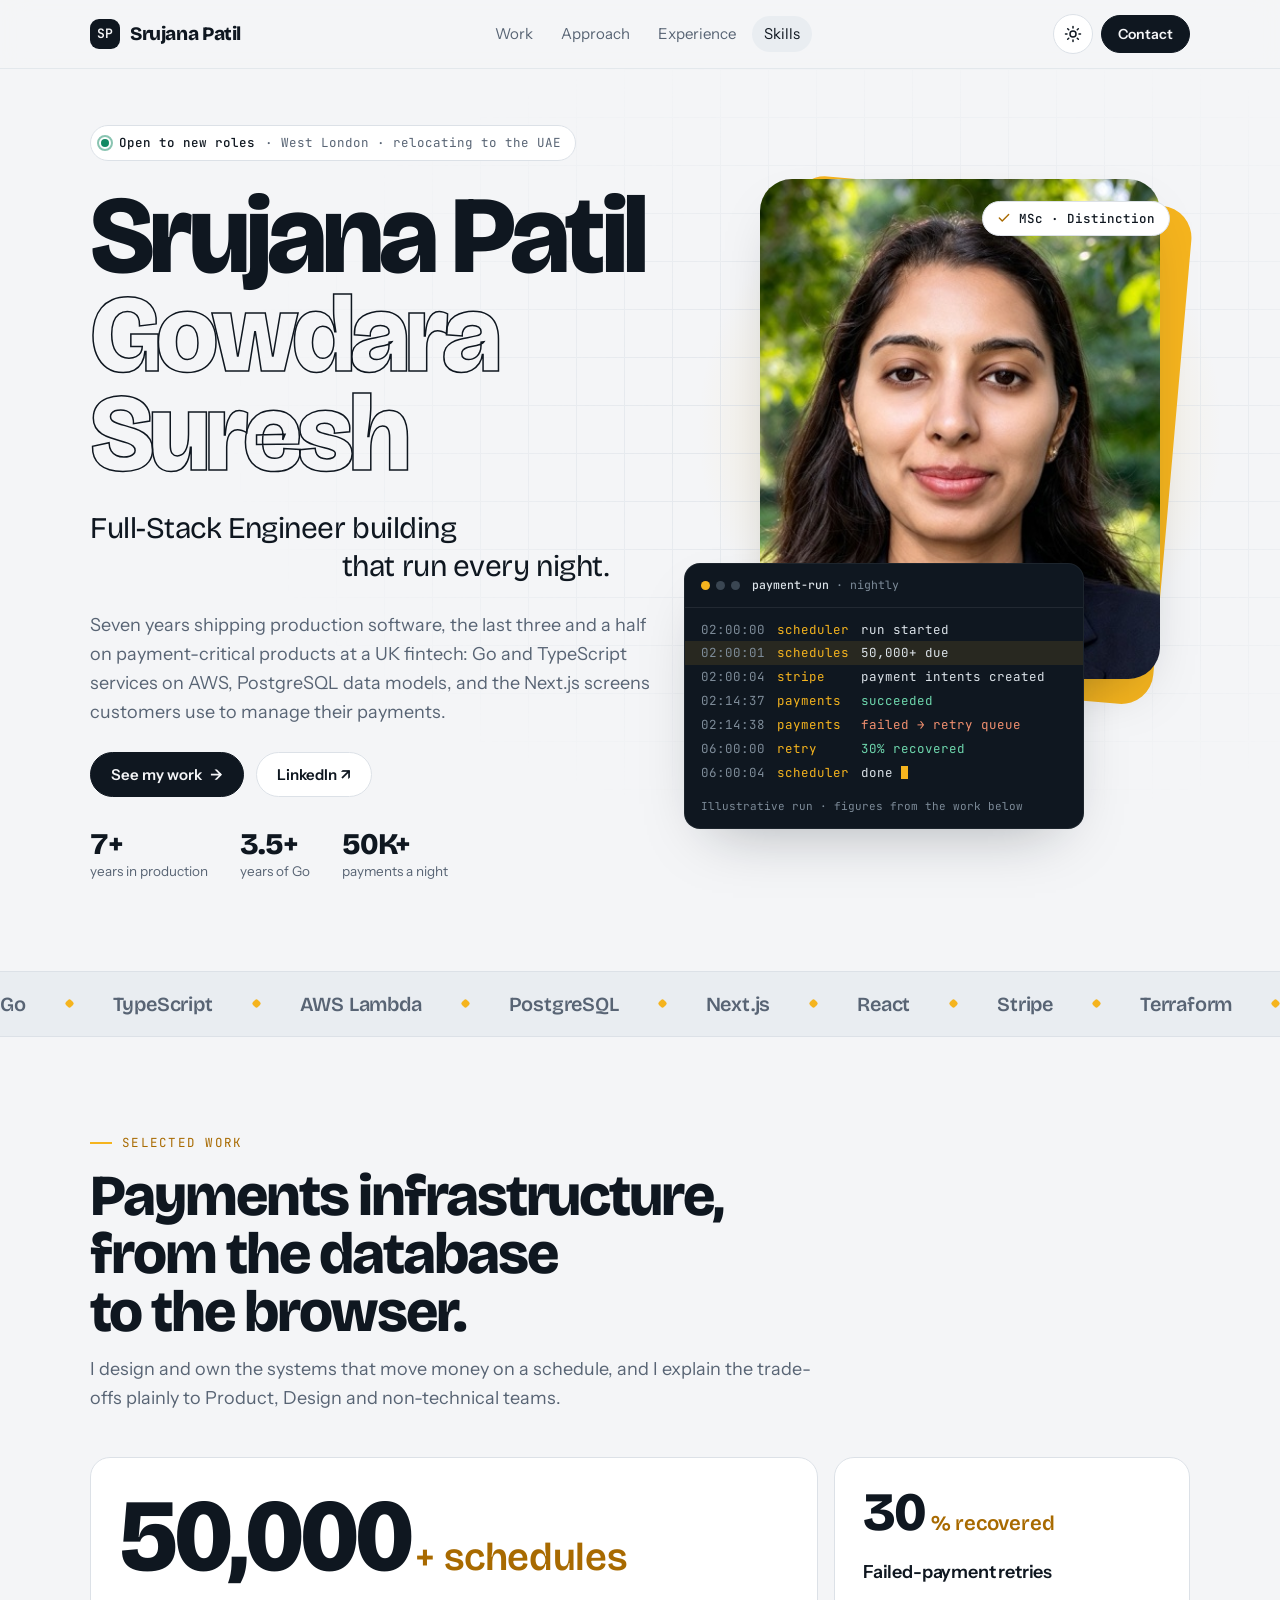
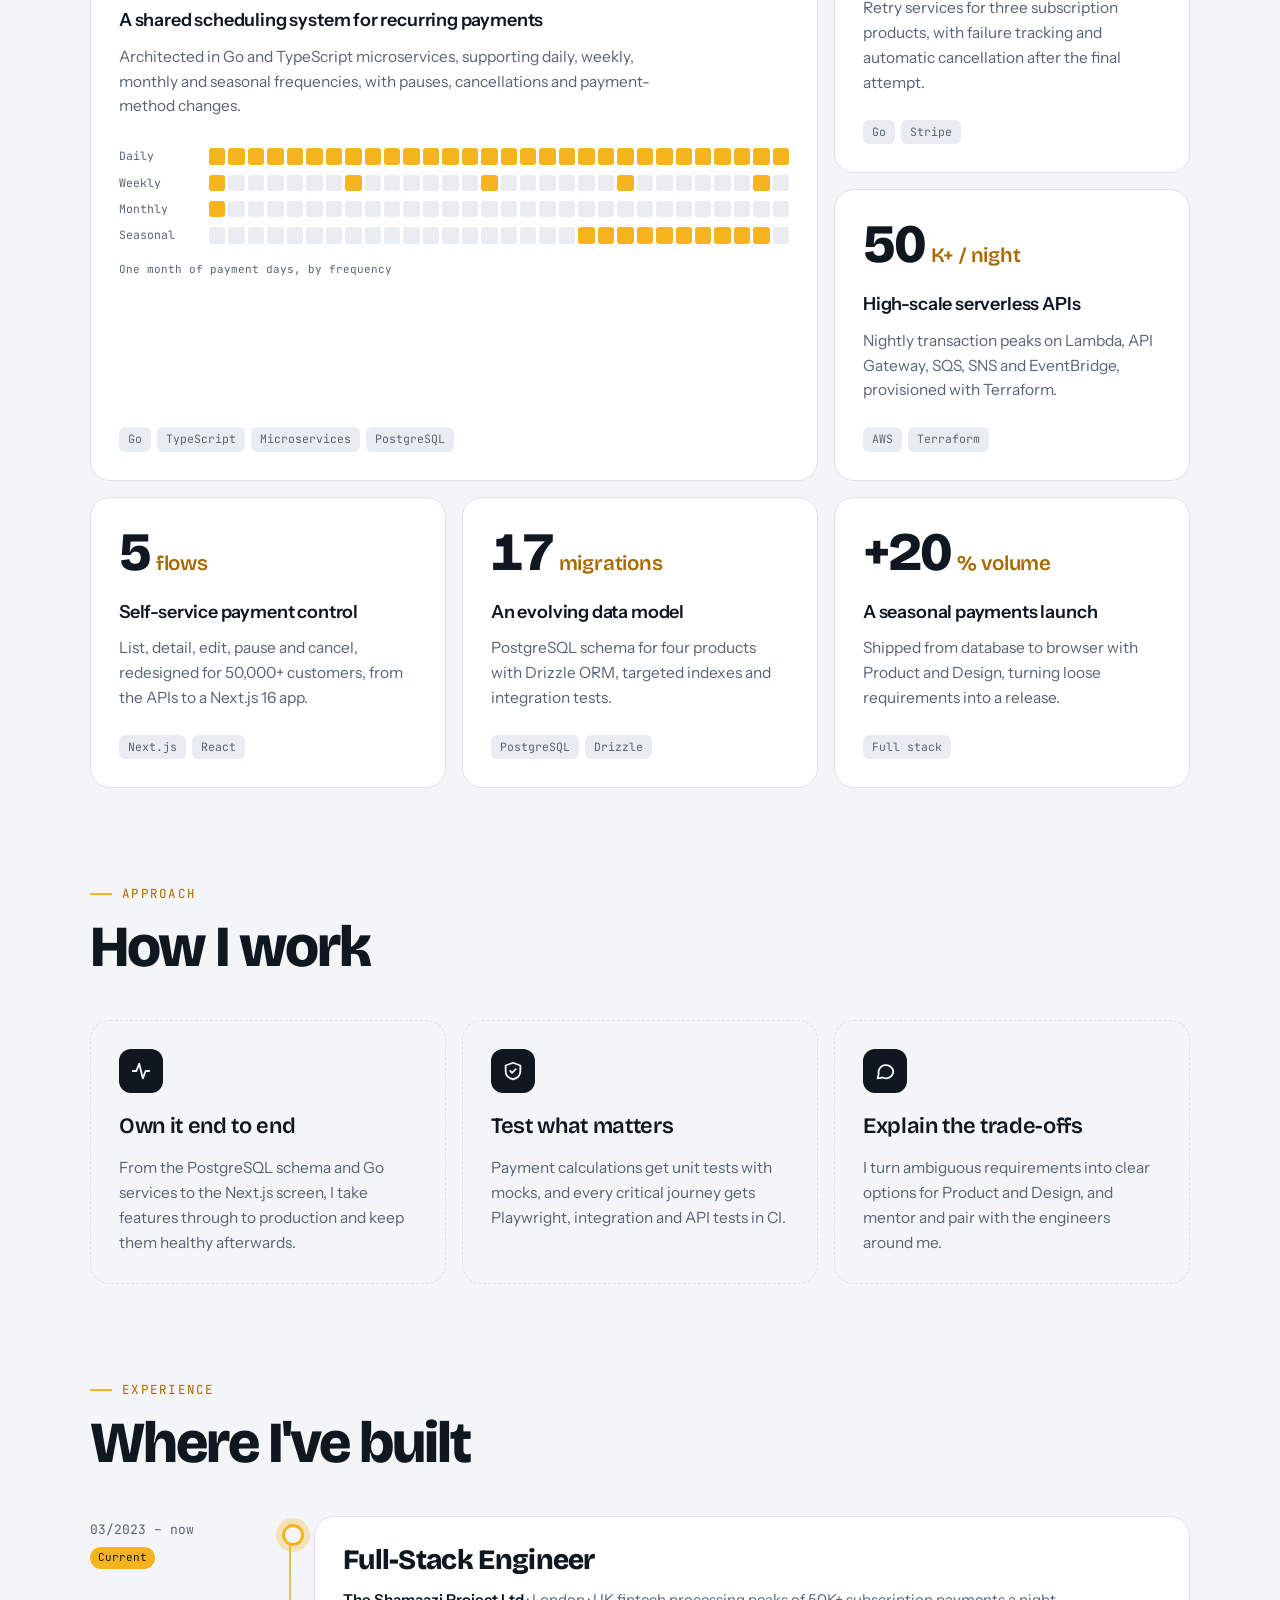
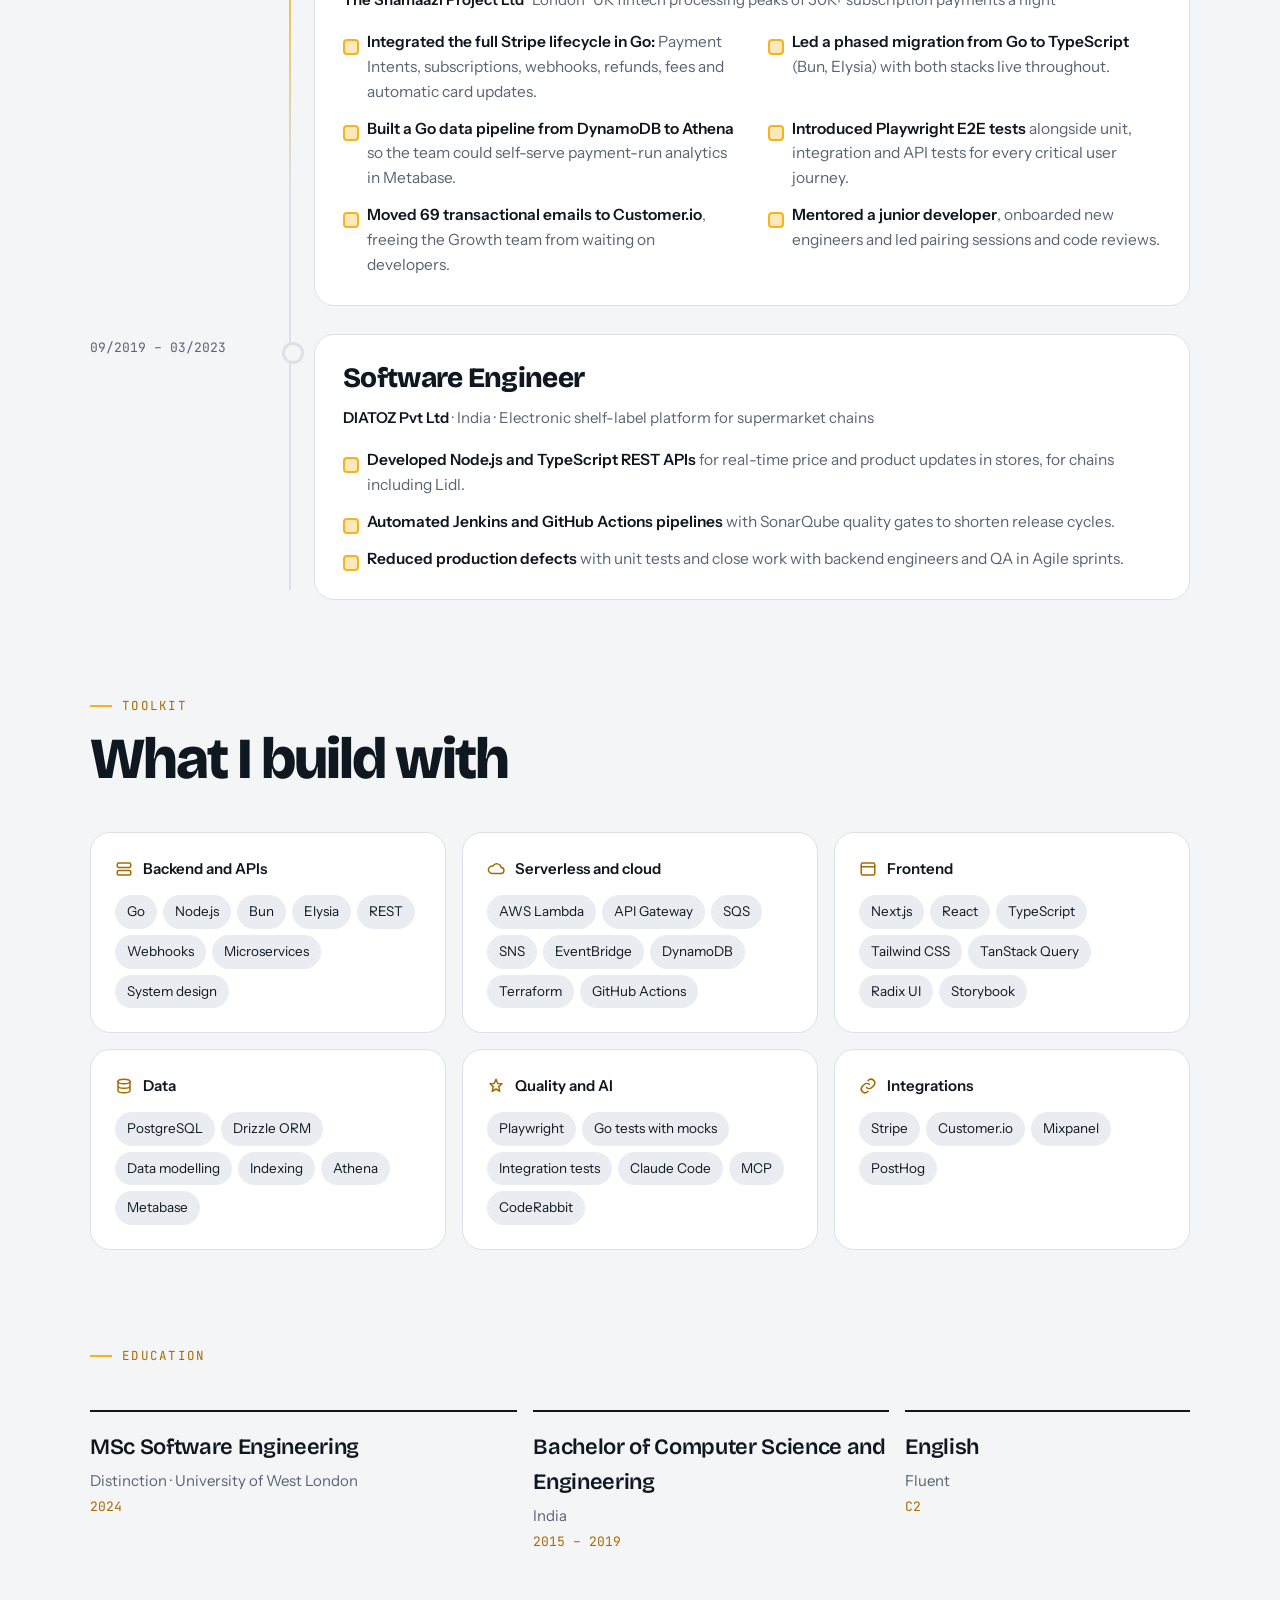
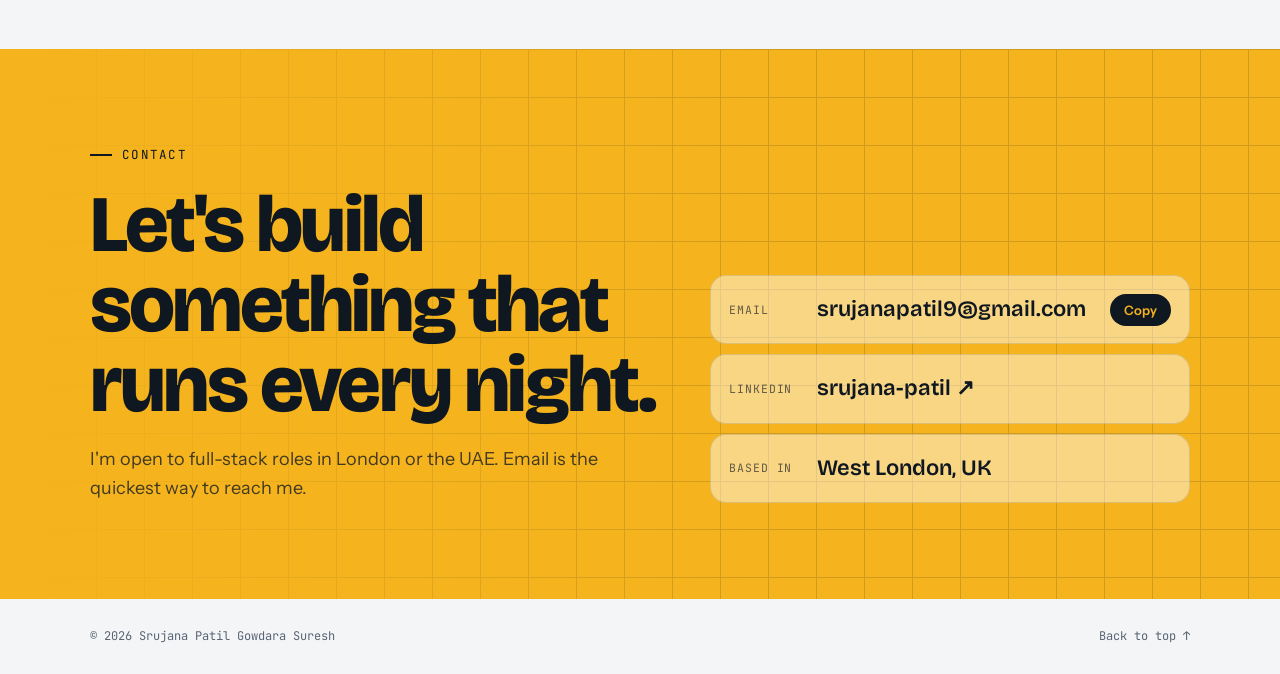
==== commit 7ec81af4: "Correct bachelor's degree name" ====
--- a/index.html
+++ b/index.html
@@ -540,7 +540,7 @@
       </div>
       <div class="edu">
         <div><b>MSc Software Engineering</b><span>Distinction · University of West London</span><span class="yr">2024</span></div>
-        <div><b>BSc Computer Science</b><span>India</span><span class="yr">2015 – 2019</span></div>
+        <div><b>Bachelor of Computer Science and Engineering</b><span>India</span><span class="yr">2015 – 2019</span></div>
         <div><b>English</b><span>Fluent</span><span class="yr">C2</span></div>
       </div>
     </div>
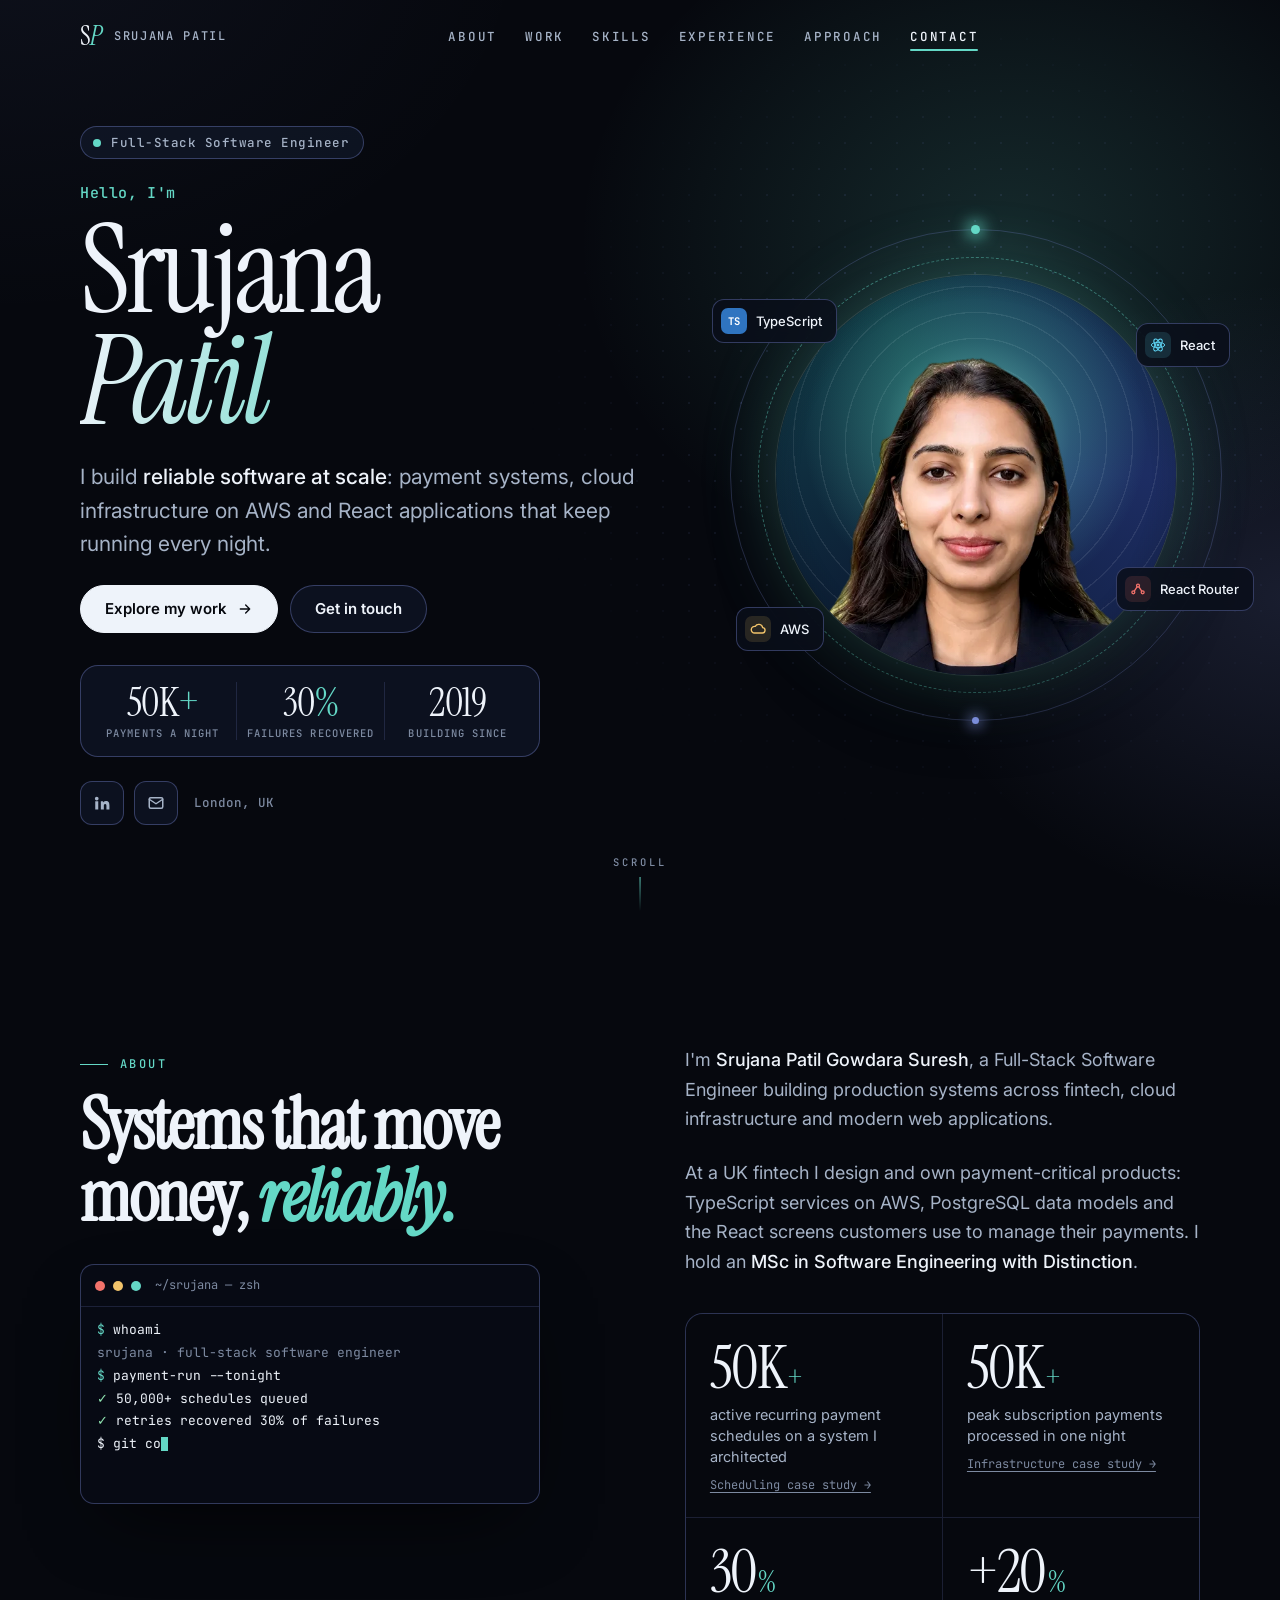
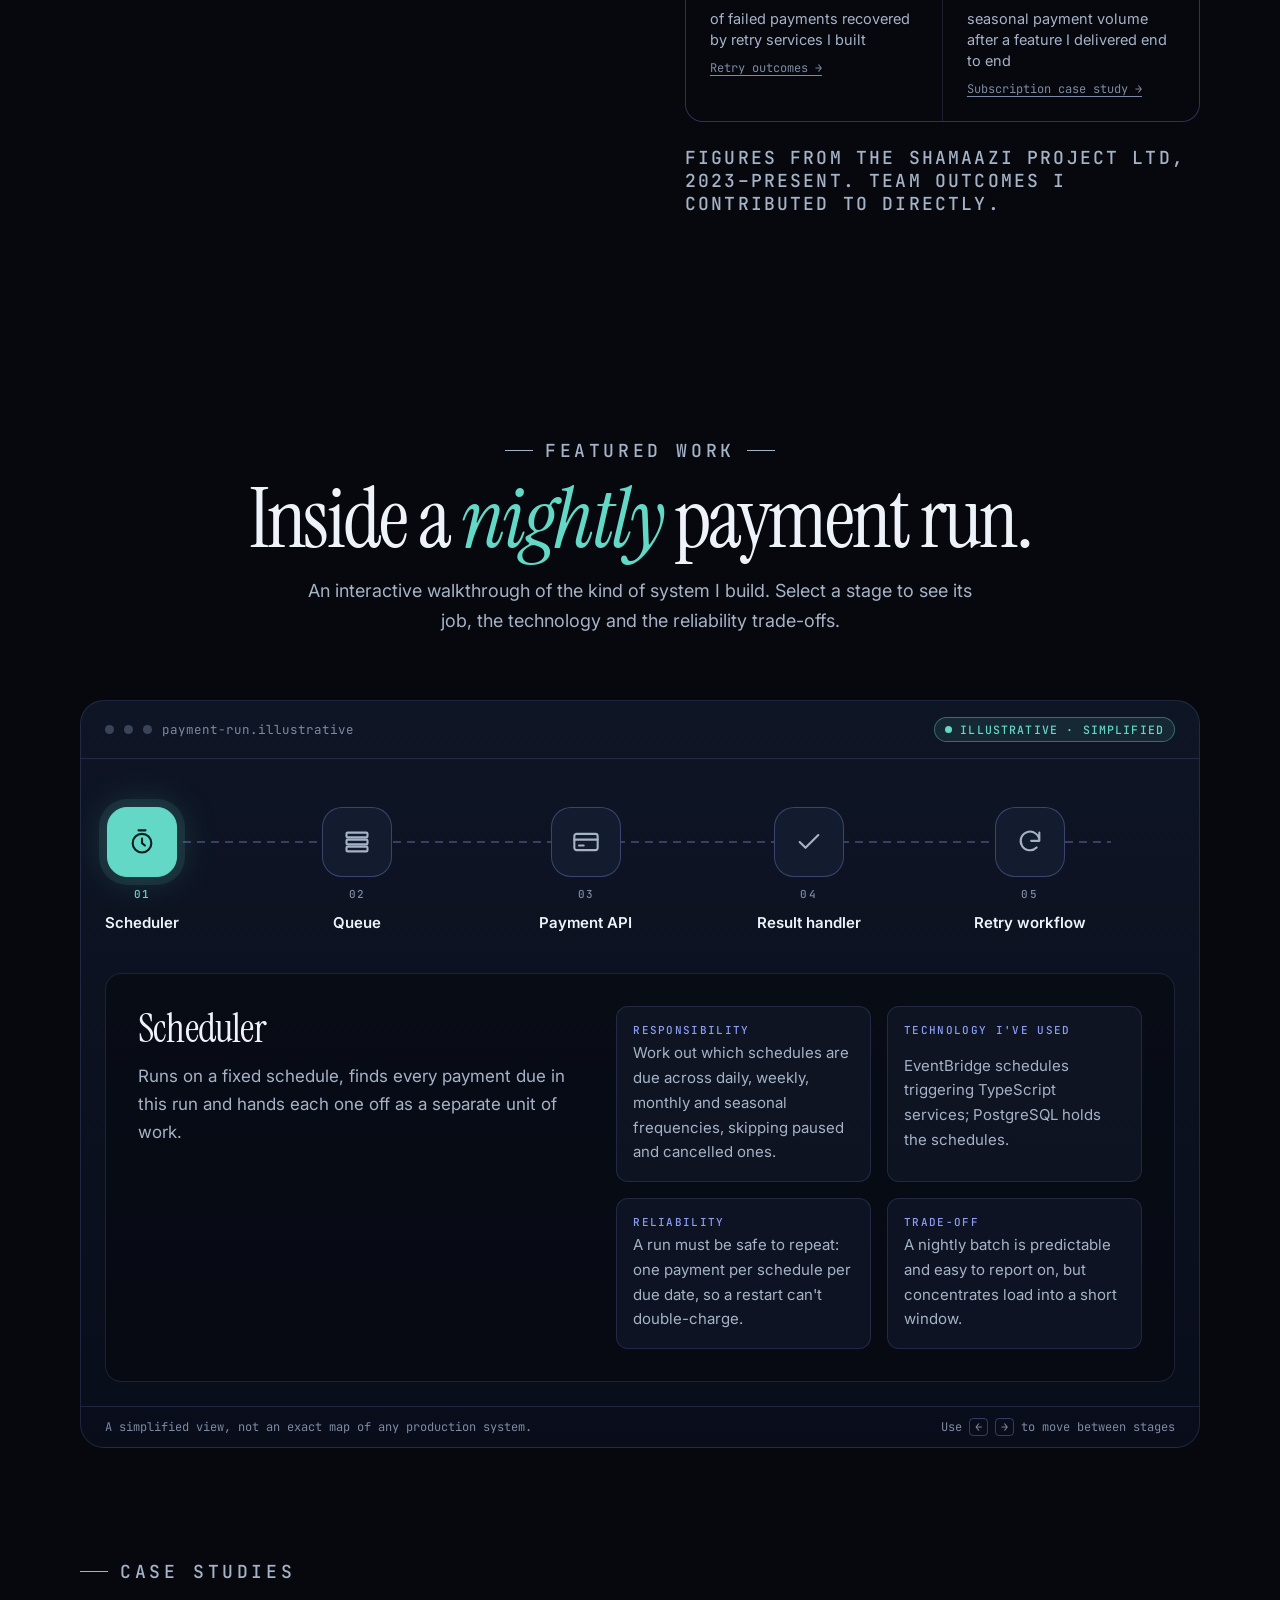
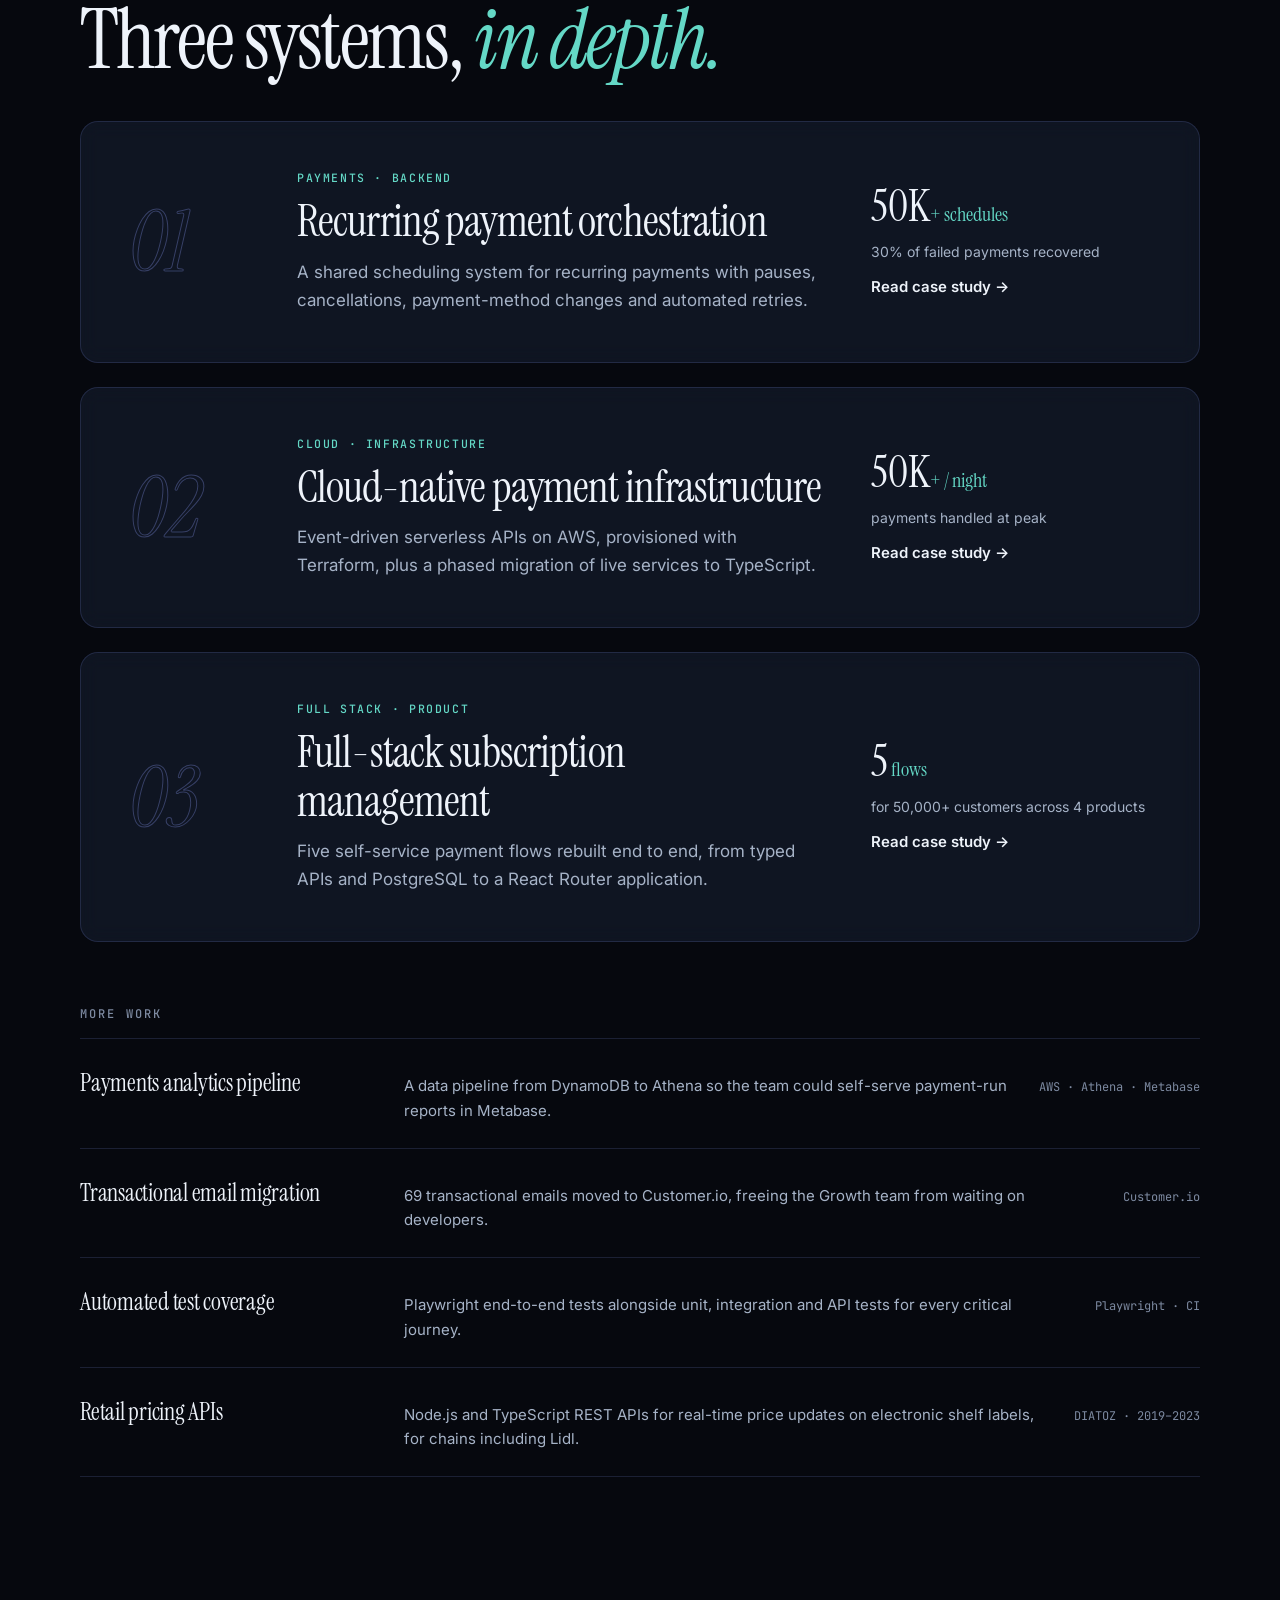
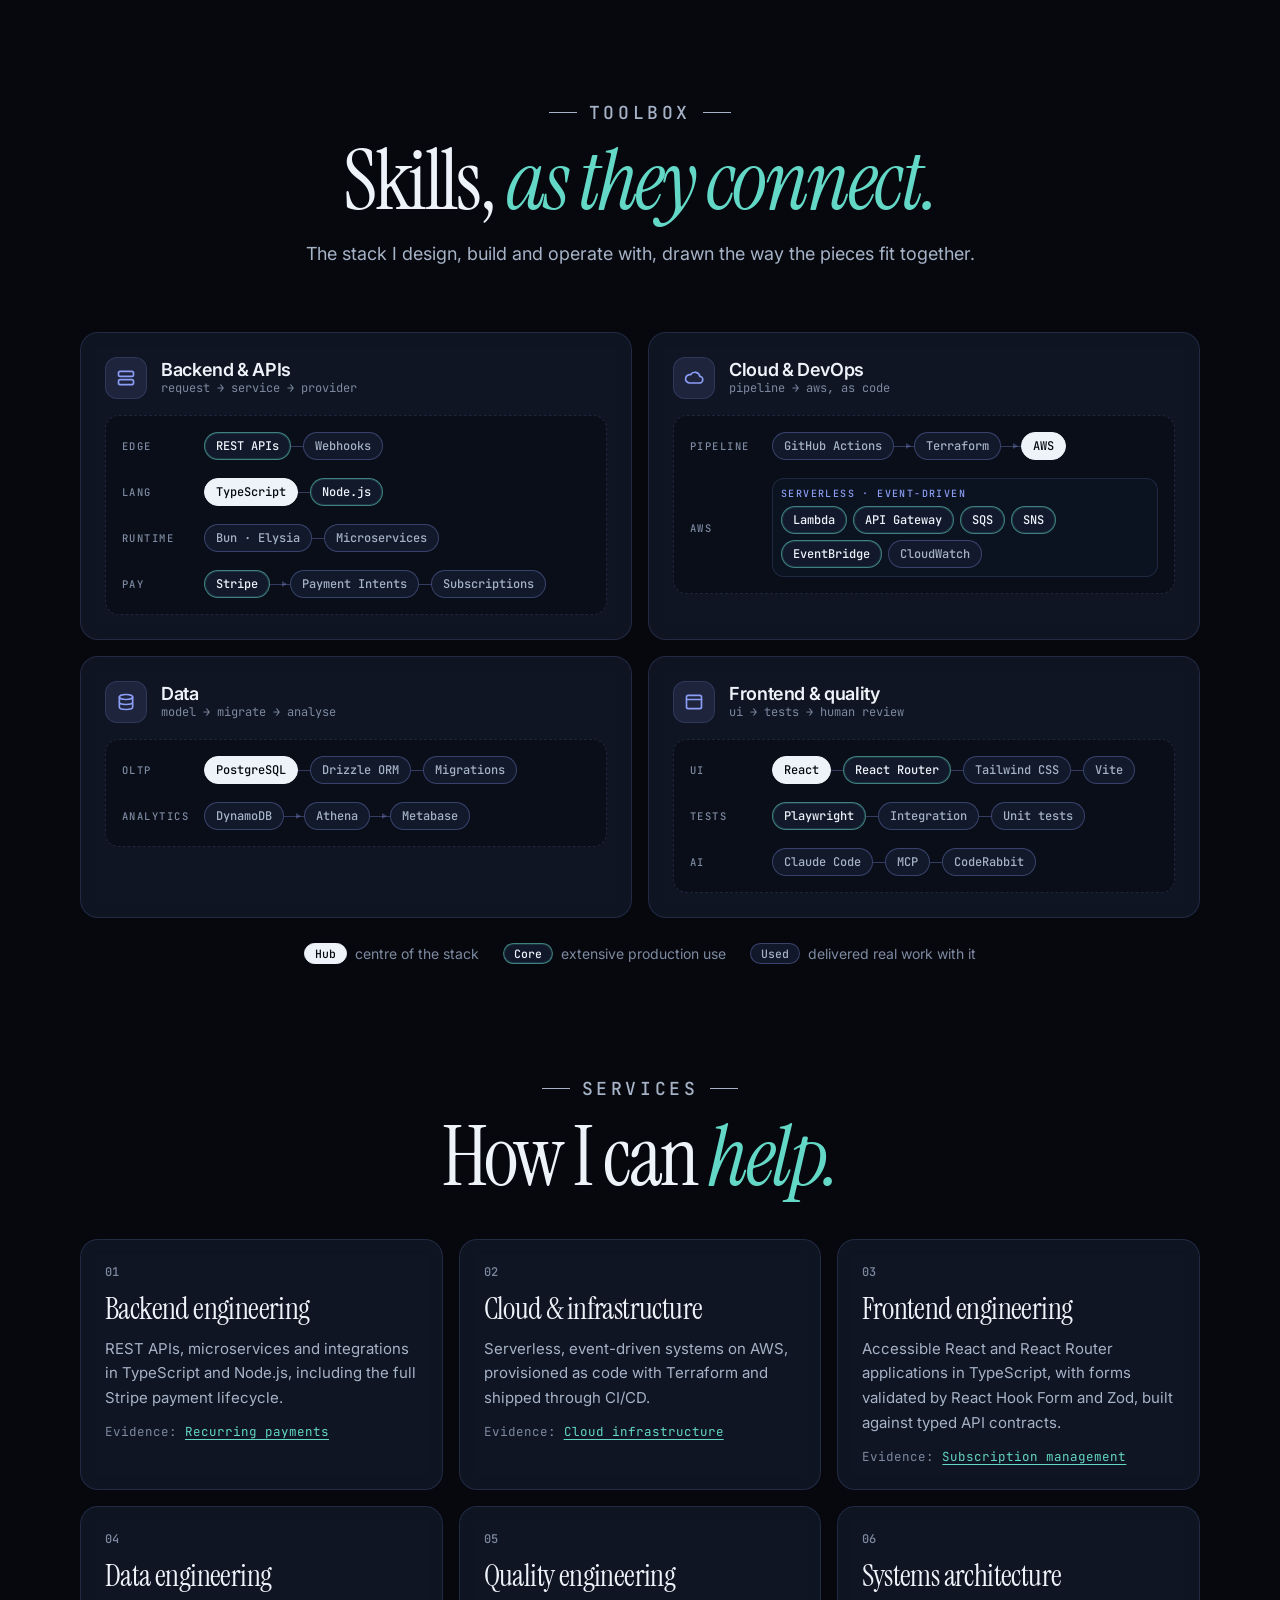
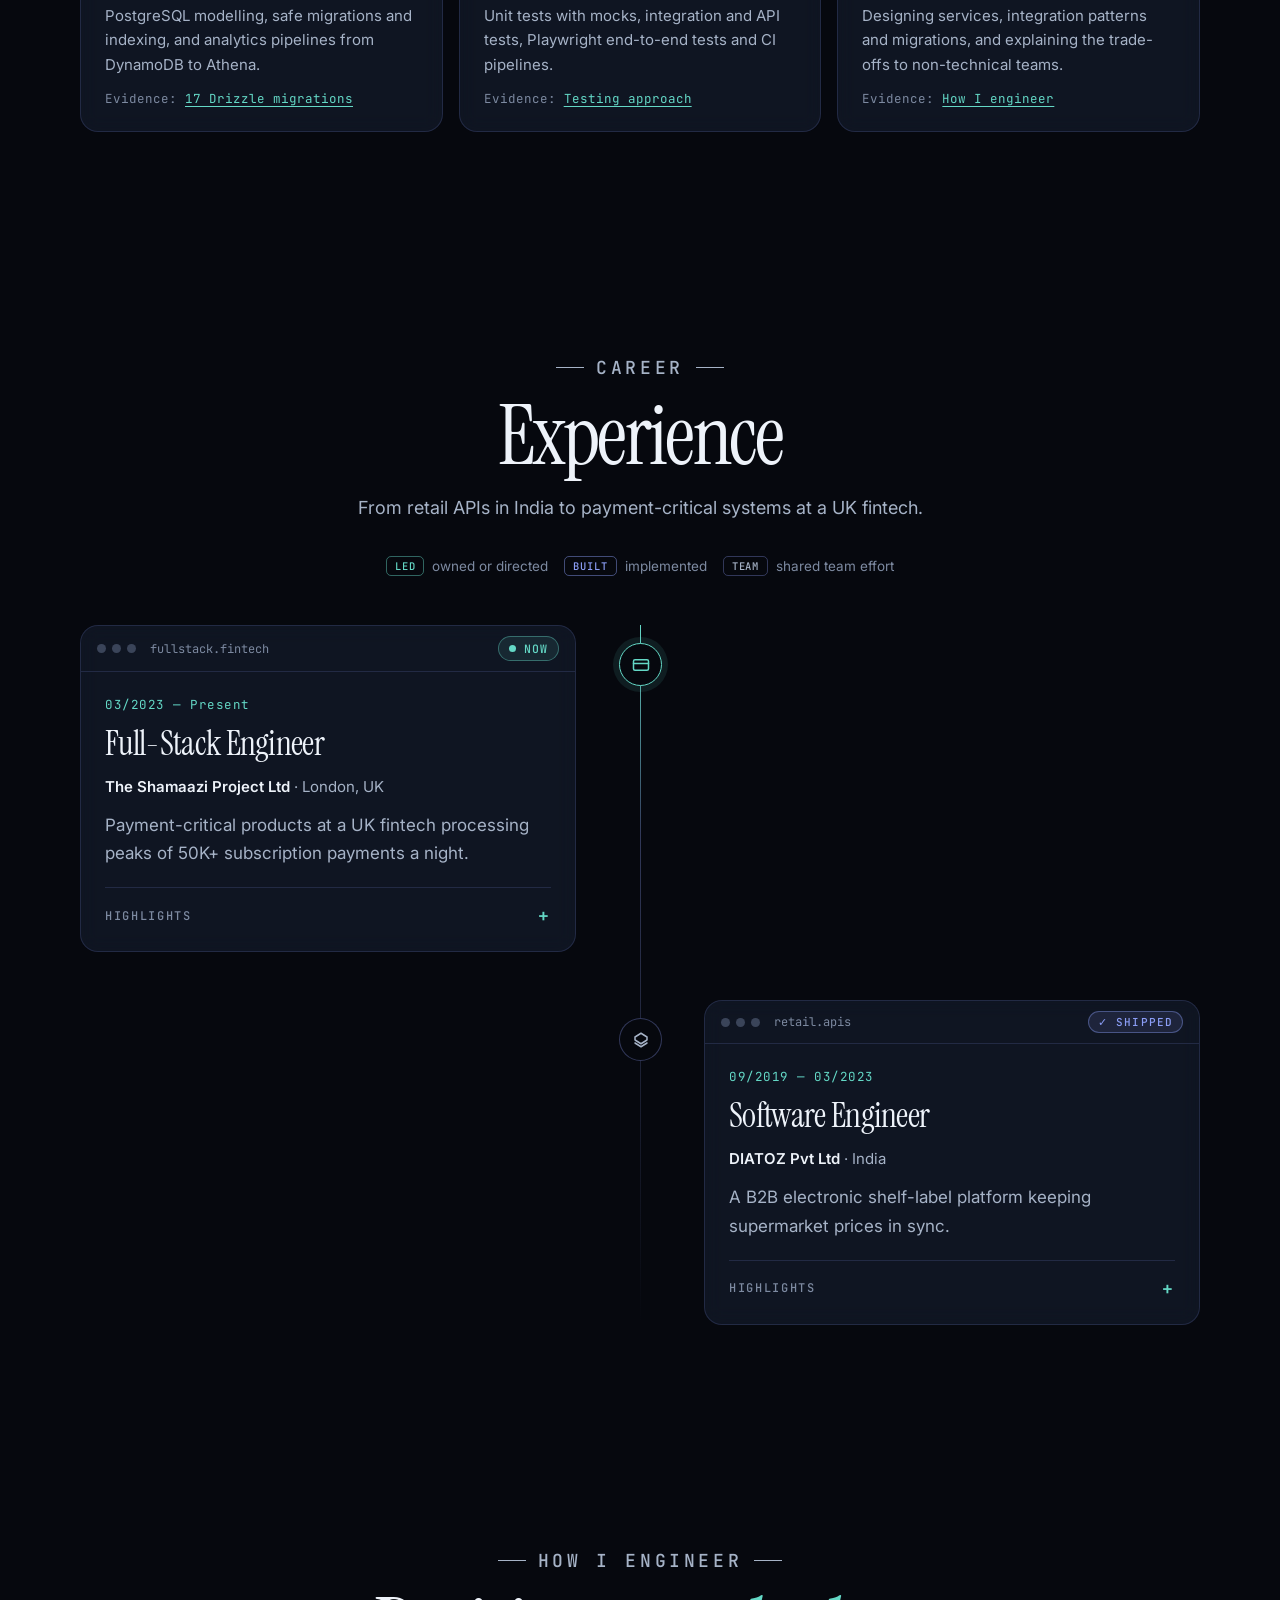
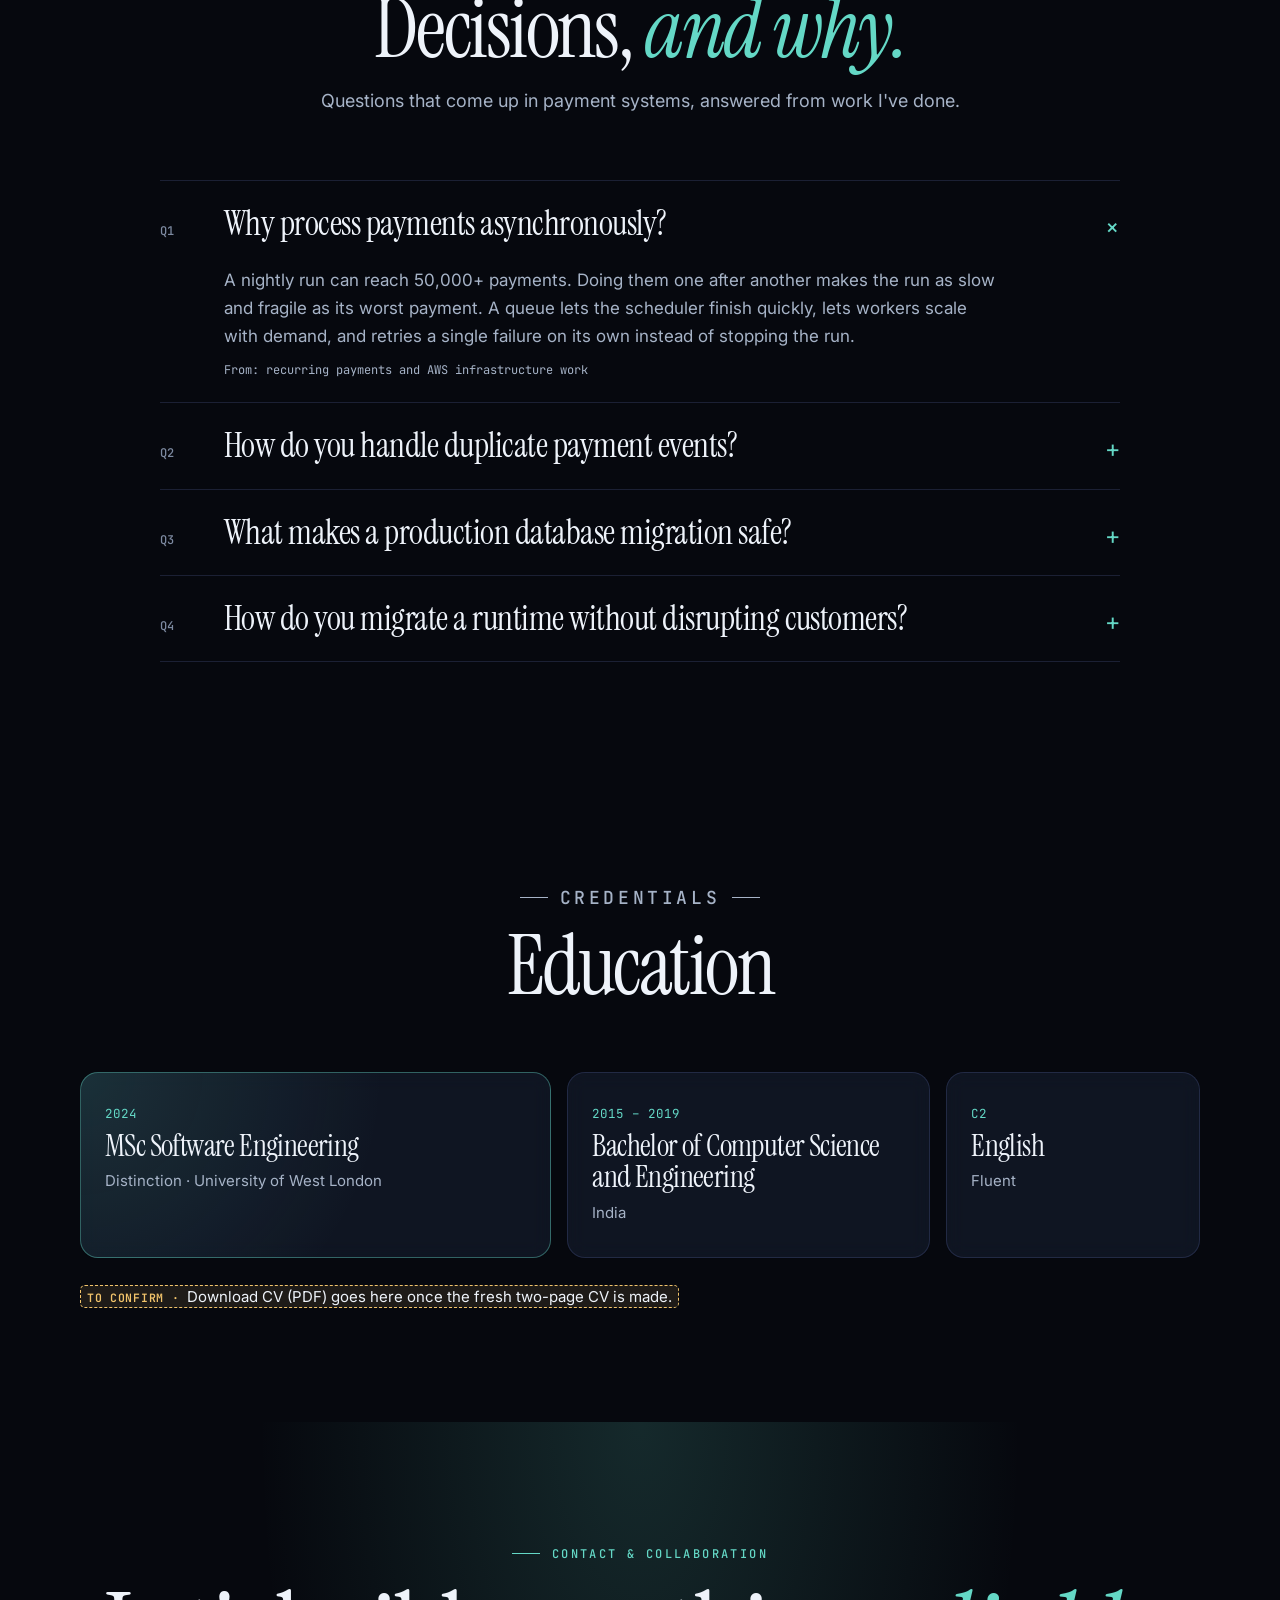
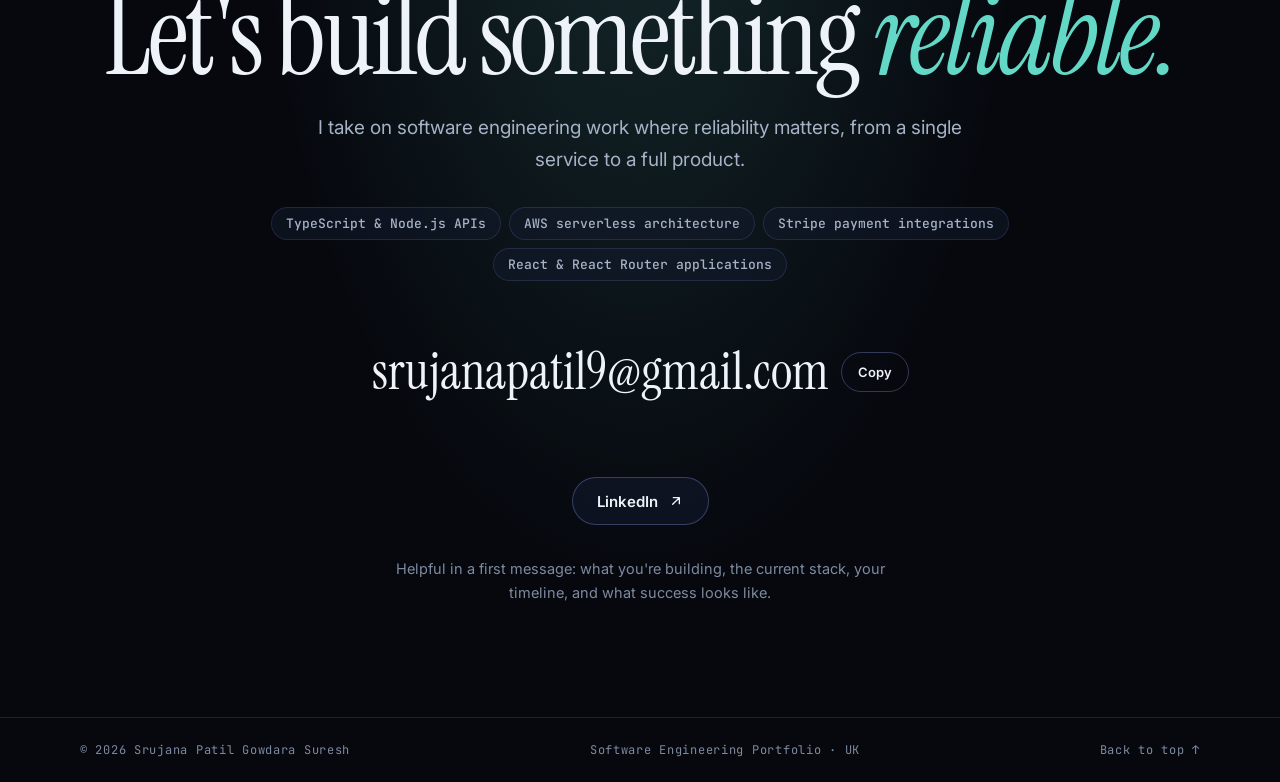
==== commit f7318a59: "Redesign portfolio: orbit portrait hero, case studies, skills diagrams and payment walkthrough" ====
--- a/index.html
+++ b/index.html
@@ -1,684 +1,470 @@
 <!doctype html>
-<html lang="en">
+<html lang="en-GB">
 <head>
 <meta charset="utf-8">
 <meta name="viewport" content="width=device-width, initial-scale=1, viewport-fit=cover">
-<meta name="description" content="Srujana Patil Gowdara Suresh, Full-Stack Engineer in West London building payment systems with Go, TypeScript, AWS and Next.js.">
-<meta property="og:title" content="Srujana Patil · Full-Stack Engineer">
-<meta property="og:description" content="Payment systems with Go, TypeScript, AWS, PostgreSQL and Next.js.">
-<meta property="og:image" content="https://srujanapatiil.github.io/photo.jpg">
-<link rel="icon" href="photo.jpg">
-<style>:root{color-scheme:light;padding-top:env(safe-area-inset-top,0px);padding-bottom:env(safe-area-inset-bottom,0px)}body{margin:0}img{max-width:100%}[hidden]{display:none!important}</style>
-<title>Srujana Patil</title>
+<title>Srujana Patil · Full-Stack Software Engineer</title>
+<meta name="description" content="Srujana Patil Gowdara Suresh, Full-Stack Software Engineer. Production payment systems, AWS serverless infrastructure and React applications. Case studies, capabilities and contact.">
+<link rel="canonical" href="https://srujanapatiil.github.io/">
+<meta property="og:type" content="website">
+<meta property="og:url" content="https://srujanapatiil.github.io/">
+<meta property="og:title" content="Srujana Patil · Full-Stack Software Engineer">
+<meta property="og:description" content="Engineering reliable software at scale: payment systems, cloud infrastructure and modern web applications.">
+<meta property="og:image" content="https://srujanapatiil.github.io/assets/og-image.jpg">
+<meta name="twitter:card" content="summary_large_image">
+<meta name="theme-color" content="#06080E">
+<link rel="icon" href="assets/favicon.svg" type="image/svg+xml">
 <link rel="preconnect" href="https://fonts.googleapis.com">
-<link rel="stylesheet" href="https://fonts.googleapis.com/css2?family=Bricolage+Grotesque:opsz,wght@12..96,400;12..96,600;12..96,800&family=Instrument+Sans:wght@400;500;600&family=JetBrains+Mono:wght@400;500&display=swap">
-<style>
-/* Layout: sticky glass nav; split hero (type left, portrait + floating run log right) on a ledger grid;
-   bento grid for work; timeline for experience; a marigold contact band as the closing moment. */
-:root {
-  --bg: #F4F5F7;
-  --bg-2: #E9EDF1;
-  --surface: #FFFFFF;
-  --fg: #0F1720;
-  --muted: #586474;
-  --line: #DCE1E7;
-  --accent: #A86A00;
-  --accent-fill: #F5B41E;
-  --ok: #138A63;
-  --glow: rgba(245, 180, 30, .28);
-  --shadow: 0 24px 60px -28px rgba(15, 23, 32, .35);
-  --log-bg: #0F1720;
-  --log-fg: #DCE3E9;
-  --log-muted: #7D8B98;
-  --on-accent: #0F1720;
-  --font-display: "Bricolage Grotesque", "Avenir Next", "Segoe UI", sans-serif;
-  --font-body: "Instrument Sans", "Helvetica Neue", Arial, sans-serif;
-  --font-mono: "JetBrains Mono", ui-monospace, "SF Mono", Menlo, monospace;
-  --radius: 20px;
-}
-@media (prefers-color-scheme: dark) {
-  :root:not([data-theme="light"]) {
-    --bg: #0A0F14; --bg-2: #0F161D; --surface: #121A22; --fg: #EEF2F5; --muted: #93A0AD; --line: #212C37;
-    --accent: #F5B41E; --accent-fill: #F5B41E; --ok: #5FD3A5; --glow: rgba(245, 180, 30, .16);
-    --shadow: 0 24px 60px -24px rgba(0, 0, 0, .7); --log-bg: #070B0F; --log-fg: #DCE3E9; --log-muted: #73818E; --on-accent: #0F1720;
-    color-scheme: dark;
-  }
-}
-:root[data-theme="dark"] {
-  --bg: #0A0F14; --bg-2: #0F161D; --surface: #121A22; --fg: #EEF2F5; --muted: #93A0AD; --line: #212C37;
-  --accent: #F5B41E; --accent-fill: #F5B41E; --ok: #5FD3A5; --glow: rgba(245, 180, 30, .16);
-  --shadow: 0 24px 60px -24px rgba(0, 0, 0, .7); --log-bg: #070B0F; --log-fg: #DCE3E9; --log-muted: #73818E; --on-accent: #0F1720;
-  color-scheme: dark;
-}
-
-* { box-sizing: border-box; }
-html { scroll-behavior: smooth; scroll-padding-top: 80px; }
-body {
-  background: var(--bg); color: var(--fg);
-  font-family: var(--font-body); font-size: 17px; line-height: 1.6;
-  -webkit-font-smoothing: antialiased; overflow-x: hidden;
-}
-body::before { content: ""; position: fixed; inset: 0 0 auto; height: env(safe-area-inset-top, 0px); z-index: 30; background: var(--bg); }
-a { color: inherit; }
-a:focus-visible, button:focus-visible { outline: 2px solid var(--accent-fill); outline-offset: 3px; border-radius: 6px; }
-::selection { background: var(--accent-fill); color: var(--on-accent); }
-
-.wrap {
-  max-width: 1180px; margin: 0 auto;
-  padding-left: max(16px, env(safe-area-inset-left, 0px));
-  padding-right: max(16px, env(safe-area-inset-right, 0px));
-}
-@media (min-width: 760px) {
-  .wrap { padding-left: max(40px, env(safe-area-inset-left, 0px)); padding-right: max(40px, env(safe-area-inset-right, 0px)); }
-}
-
-/* Progress + nav */
-.progress { position: fixed; top: env(safe-area-inset-top, 0px); left: 0; right: 0; height: 3px; z-index: 40; background: var(--accent-fill); transform-origin: 0 50%; transform: scaleX(0); }
-.nav {
-  position: sticky; top: env(safe-area-inset-top, 0px); z-index: 20;
-  background: color-mix(in srgb, var(--bg) 78%, transparent);
-  -webkit-backdrop-filter: saturate(1.4) blur(14px); backdrop-filter: saturate(1.4) blur(14px);
-  border-bottom: 1px solid color-mix(in srgb, var(--line) 70%, transparent);
-}
-.nav .wrap { display: flex; align-items: center; justify-content: space-between; gap: 16px; padding-block: 14px; }
-.brand { display: inline-flex; align-items: center; gap: 10px; text-decoration: none; font-family: var(--font-display); font-weight: 800; font-size: 19px; letter-spacing: -.02em; }
-.brand i { width: 30px; height: 30px; border-radius: 9px; background: var(--fg); color: var(--bg); display: grid; place-items: center; font: 600 13px var(--font-mono); font-style: normal; }
-.links { display: none; gap: 4px; }
-@media (min-width: 760px) { .links { display: flex; } }
-.links a { text-decoration: none; font-size: 15px; color: var(--muted); padding: 6px 12px; border-radius: 999px; transition: color .2s, background .2s; }
-.links a:hover { color: var(--fg); }
-.links a.active { color: var(--fg); background: var(--bg-2); }
-.nav-actions { display: flex; align-items: center; gap: 8px; }
-.icon-btn { width: 40px; height: 40px; border-radius: 999px; border: 1px solid var(--line); background: var(--surface); color: var(--fg); display: grid; place-items: center; cursor: pointer; transition: border-color .2s, transform .2s; }
-.icon-btn:hover { border-color: var(--accent-fill); transform: rotate(-12deg); }
-.icon-btn svg { width: 18px; height: 18px; }
-.btn {
-  display: inline-flex; align-items: center; gap: 8px; padding: 12px 20px; font: 600 15px var(--font-body);
-  text-decoration: none; border: 1px solid var(--line); border-radius: 999px; cursor: pointer; background: var(--surface); color: var(--fg);
-  transition: transform .2s, background .2s, border-color .2s, box-shadow .2s;
-}
-.btn:hover { transform: translateY(-2px); border-color: var(--fg); }
-.btn.primary { background: var(--fg); color: var(--bg); border-color: var(--fg); }
-.btn.primary:hover { box-shadow: 0 12px 28px -12px var(--fg); }
-.btn.small { padding: 9px 16px; font-size: 14px; }
-.btn .arr { transition: transform .2s; }
-.btn:hover .arr { transform: translateX(3px); }
-
-/* Hero */
-.hero { position: relative; padding-block: 56px 88px; isolation: isolate; }
-.hero::before {
-  content: ""; position: absolute; inset: 0; z-index: -1;
-  background-image: linear-gradient(var(--line) 1px, transparent 1px), linear-gradient(90deg, var(--line) 1px, transparent 1px);
-  background-size: 48px 48px;
-  -webkit-mask-image: radial-gradient(ellipse 70% 60% at 70% 40%, #000 20%, transparent 75%);
-  mask-image: radial-gradient(ellipse 70% 60% at 70% 40%, #000 20%, transparent 75%);
-  opacity: .7;
-}
-.hero .wrap { display: grid; gap: 56px; align-items: center; }
-@media (min-width: 1000px) { .hero .wrap { grid-template-columns: 1.1fr .9fr; gap: 64px; } }
-.hero-text { display: flex; flex-direction: column; gap: 26px; min-width: 0; }
-.pill {
-  display: inline-flex; align-items: center; gap: 10px; align-self: flex-start;
-  padding: 7px 14px 7px 10px; border-radius: 999px; background: var(--surface); border: 1px solid var(--line);
-  font-family: var(--font-mono); font-size: 12.5px; color: var(--muted);
-}
-.pill .dot { width: 8px; height: 8px; border-radius: 50%; background: var(--ok); position: relative; }
-.pill .dot::after { content: ""; position: absolute; inset: -4px; border-radius: 50%; border: 2px solid var(--ok); opacity: .5; animation: ping 2s ease-out infinite; }
-@keyframes ping { 0% { transform: scale(.6); opacity: .6; } 100% { transform: scale(1.8); opacity: 0; } }
-.pill b { color: var(--fg); font-weight: 500; }
-h1 {
-  font-family: var(--font-display); font-weight: 800; font-size: clamp(52px, 8.6vw, 112px);
-  line-height: .9; letter-spacing: -.045em; margin: 0;
-}
-h1 .line { display: block; }
-h1 .outline { color: transparent; -webkit-text-stroke: 1.5px var(--fg); font-weight: 800; }
-@supports not (-webkit-text-stroke: 1px black) { h1 .outline { color: var(--muted); } }
-.role { font-family: var(--font-display); font-weight: 400; font-size: clamp(22px, 2.8vw, 30px); line-height: 1.25; margin: 0; letter-spacing: -.015em; }
-.role .rot { display: inline-block; font-weight: 600; color: var(--accent); position: relative; transition: opacity .35s, transform .35s; }
-.role .rot::after { content: ""; position: absolute; left: 0; right: 0; bottom: -2px; height: 3px; border-radius: 2px; background: var(--accent-fill); opacity: .5; }
-.role .rot.out { opacity: 0; transform: translateY(8px); }
-.lede { margin: 0; max-width: 56ch; color: var(--muted); font-size: 18px; }
-.cta { display: flex; gap: 12px; flex-wrap: wrap; }
-.stats { display: flex; gap: 32px; flex-wrap: wrap; padding-top: 6px; }
-.stats div { display: flex; flex-direction: column; gap: 2px; }
-.stats b { font-family: var(--font-display); font-size: 30px; font-weight: 800; letter-spacing: -.03em; line-height: 1; font-variant-numeric: tabular-nums; }
-.stats span { font-size: 13.5px; color: var(--muted); }
-
-.visual { position: relative; min-width: 0; display: flex; flex-direction: column; align-items: center; gap: 20px; }
-.portrait { position: relative; width: min(100%, 400px); }
-.portrait::before {
-  content: ""; position: absolute; inset: 0; border-radius: 32px; background: var(--accent-fill);
-  transform: rotate(5deg) translate(14px, 10px); z-index: -1; transition: transform .6s cubic-bezier(.2,.8,.2,1);
-}
-.portrait:hover::before { transform: rotate(-3deg) translate(-12px, 8px); }
-.portrait::after { content: ""; position: absolute; inset: -60px; z-index: -2; background: radial-gradient(circle, var(--glow), transparent 65%); }
-.portrait img { display: block; width: 100%; aspect-ratio: 4 / 5; object-fit: cover; object-position: 50% 28%; border-radius: 32px; box-shadow: var(--shadow); }
-.tag-float {
-  position: absolute; top: 22px; right: -10px; display: inline-flex; align-items: center; gap: 8px;
-  background: var(--surface); border: 1px solid var(--line); border-radius: 999px; padding: 8px 14px;
-  font: 500 12.5px var(--font-mono); box-shadow: var(--shadow); animation: bob 5s ease-in-out infinite;
-}
-.tag-float svg { width: 14px; height: 14px; color: var(--accent); }
-@keyframes bob { 50% { transform: translateY(-6px); } }
-
-.log {
-  width: min(100%, 420px); background: var(--log-bg); color: var(--log-fg); border-radius: 16px; overflow: hidden;
-  font-family: var(--font-mono); font-size: 12.5px; line-height: 1.75; box-shadow: var(--shadow);
-  border: 1px solid rgba(255,255,255,.06); margin: 0;
-}
-@media (min-width: 1000px) {
-  .visual { display: block; padding-bottom: 150px; }
-  .portrait { margin-left: auto; margin-right: 30px; }
-  .log { position: absolute; left: -40px; bottom: 0; width: 400px; }
-}
-.log-head { display: flex; align-items: center; gap: 12px; padding: 11px 16px; border-bottom: 1px solid rgba(255,255,255,.08); color: var(--log-muted); font-size: 11.5px; }
-.log-head .lights { display: flex; gap: 6px; }
-.log-head .lights i { width: 9px; height: 9px; border-radius: 50%; background: #3A4652; }
-.log-head .lights i:first-child { background: #F5B41E; }
-.log-head b { color: var(--log-fg); font-weight: 500; }
-.log ol { list-style: none; margin: 0; padding: 10px 0 12px; overflow-x: auto; }
-.log li { display: grid; grid-template-columns: 8.5ch 9.5ch 1fr; gap: 8px; padding: 1px 16px; white-space: nowrap; transition: background .4s; }
-.log li.on { background: rgba(245,180,30,.11); }
-.log .t { color: var(--log-muted); font-variant-numeric: tabular-nums; }
-.log .s { color: #F5B41E; }
-.log .ok { color: #6FD8AE; }
-.log .warn { color: #F2906F; }
-.log .cursor { display: inline-block; width: .55em; height: 1.05em; background: #F5B41E; vertical-align: -2px; animation: blink 1.1s steps(1) infinite; }
-.log-foot { padding: 0 16px 12px; color: var(--log-muted); font-size: 11px; }
-@keyframes blink { 50% { opacity: 0; } }
-
-/* Load sequence: movement only, so the page is readable from the first frame */
-.rise { animation: rise .8s cubic-bezier(.2,.8,.2,1) both; }
-.rise.d1 { animation-delay: .06s; } .rise.d2 { animation-delay: .12s; } .rise.d3 { animation-delay: .18s; } .rise.d4 { animation-delay: .24s; } .rise.d5 { animation-delay: .3s; }
-@keyframes rise { from { transform: translateY(18px); } to { transform: none; } }
-
-/* Marquee */
-.marquee { border-block: 1px solid var(--line); background: var(--bg-2); overflow: hidden; padding-block: 16px; }
-.track { display: flex; gap: 40px; width: max-content; animation: slide 38s linear infinite; }
-.marquee:hover .track { animation-play-state: paused; }
-.track span { display: inline-flex; align-items: center; gap: 40px; font-family: var(--font-display); font-weight: 600; font-size: 20px; letter-spacing: -.01em; color: var(--muted); white-space: nowrap; }
-.track span::after { content: ""; width: 7px; height: 7px; border-radius: 2px; background: var(--accent-fill); transform: rotate(45deg); }
-@keyframes slide { to { transform: translateX(-50%); } }
-
-/* Sections */
-section { padding-block: 96px; }
-.head { display: flex; flex-direction: column; gap: 14px; margin-bottom: 44px; max-width: 760px; }
-.eyebrow { display: inline-flex; align-items: center; gap: 10px; font-family: var(--font-mono); font-size: 12.5px; letter-spacing: .1em; text-transform: uppercase; color: var(--accent); }
-.eyebrow::before { content: ""; width: 22px; height: 2px; background: var(--accent-fill); }
-h2 { font-family: var(--font-display); font-weight: 800; font-size: clamp(34px, 5vw, 58px); line-height: 1; letter-spacing: -.035em; margin: 0; text-wrap: balance; }
-.head p { margin: 0; color: var(--muted); max-width: 62ch; font-size: 18px; }
-
-/* Bento */
-.bento { display: grid; gap: 16px; grid-template-columns: 1fr; }
-@media (min-width: 700px) { .bento { grid-template-columns: repeat(2, 1fr); } .card.feature { grid-column: span 2; } }
-@media (min-width: 1040px) {
-  .bento { grid-template-columns: repeat(6, 1fr); }
-  .card { grid-column: span 2; }
-  .card.feature { grid-column: span 4; grid-row: span 2; }
-}
-.card {
-  position: relative; overflow: hidden; background: var(--surface); border: 1px solid var(--line); border-radius: var(--radius);
-  padding: 28px; display: flex; flex-direction: column; gap: 10px; min-width: 0;
-  transition: transform .3s cubic-bezier(.2,.8,.2,1), border-color .3s, box-shadow .3s;
-}
-.card::before {
-  content: ""; position: absolute; inset: 0; pointer-events: none; opacity: 0; transition: opacity .3s;
-  background: radial-gradient(420px circle at var(--mx, 50%) var(--my, 50%), var(--glow), transparent 60%);
-}
-.card:hover { transform: translateY(-4px); border-color: color-mix(in srgb, var(--accent-fill) 55%, var(--line)); box-shadow: var(--shadow); }
-.card:hover::before { opacity: 1; }
-.card > * { position: relative; }
-.fig { font-family: var(--font-display); font-weight: 800; font-size: 54px; line-height: 1; letter-spacing: -.04em; font-variant-numeric: tabular-nums; }
-.feature .fig { font-size: clamp(64px, 8vw, 104px); }
-.fig .unit { font-size: .38em; font-weight: 600; color: var(--accent); letter-spacing: -.01em; margin-left: 6px; }
-.card h3 { margin: 8px 0 0; font-size: 18px; font-weight: 600; letter-spacing: -.01em; }
-.card p { margin: 0; color: var(--muted); font-size: 15.5px; max-width: 54ch; }
-.tags { display: flex; flex-wrap: wrap; gap: 6px; margin-top: auto; padding-top: 14px; }
-.tags span { font-family: var(--font-mono); font-size: 11.5px; color: var(--muted); background: var(--bg-2); padding: 3px 9px; border-radius: 6px; }
-
-.cal { display: flex; flex-direction: column; gap: 8px; margin-top: 18px; overflow-x: auto; padding-bottom: 2px; }
-.cal-row { display: grid; grid-template-columns: 78px 1fr; align-items: center; gap: 12px; min-width: 420px; }
-.cal-row span { font-family: var(--font-mono); font-size: 11.5px; color: var(--muted); }
-.cells { display: grid; grid-template-columns: repeat(30, 1fr); gap: 3px; }
-.cells i { aspect-ratio: 1; border-radius: 3px; background: var(--bg-2); }
-.cells i.p { background: var(--accent-fill); }
-.card:hover .cells i.p { animation: pop .5s both; animation-delay: calc(var(--i) * 12ms); }
-@keyframes pop { 40% { transform: scale(1.35); } }
-.cal-cap { font-family: var(--font-mono); font-size: 11px; color: var(--muted); margin-top: 4px; }
-
-/* How I work */
-.ways { display: grid; gap: 16px; grid-template-columns: 1fr; }
-@media (min-width: 860px) { .ways { grid-template-columns: repeat(3, 1fr); } }
-.way { padding: 28px; border-radius: var(--radius); border: 1px dashed var(--line); display: flex; flex-direction: column; gap: 12px; transition: border-color .3s, background .3s; }
-.way:hover { border-style: solid; border-color: var(--accent-fill); background: var(--surface); }
-.way .ico { width: 44px; height: 44px; border-radius: 12px; background: var(--fg); color: var(--bg); display: grid; place-items: center; }
-.way .ico svg { width: 22px; height: 22px; }
-.way h3 { margin: 4px 0 0; font-family: var(--font-display); font-size: 22px; font-weight: 600; letter-spacing: -.015em; }
-.way p { margin: 0; color: var(--muted); font-size: 15.5px; }
-
-/* Timeline */
-.timeline { position: relative; display: flex; flex-direction: column; gap: 28px; }
-.timeline::before { content: ""; position: absolute; left: 7px; top: 10px; bottom: 10px; width: 2px; background: linear-gradient(var(--accent-fill), var(--line) 40%); }
-@media (min-width: 860px) { .timeline::before { left: 199px; } }
-.job { position: relative; display: grid; gap: 14px; padding-left: 36px; }
-@media (min-width: 860px) { .job { grid-template-columns: 160px 1fr; gap: 64px; padding-left: 0; } }
-.job::before { content: ""; position: absolute; left: 0; top: 8px; width: 16px; height: 16px; border-radius: 50%; background: var(--bg); border: 3px solid var(--line); }
-.job.now::before { border-color: var(--accent-fill); box-shadow: 0 0 0 6px var(--glow); }
-@media (min-width: 860px) { .job::before { left: 192px; } }
-.when { font-family: var(--font-mono); font-size: 13px; color: var(--muted); font-variant-numeric: tabular-nums; padding-top: 4px; display: flex; flex-direction: column; gap: 6px; }
-.when .now-badge { align-self: flex-start; font-size: 11px; padding: 2px 8px; border-radius: 999px; background: var(--accent-fill); color: var(--on-accent); }
-.job-card { background: var(--surface); border: 1px solid var(--line); border-radius: var(--radius); padding: 28px; display: flex; flex-direction: column; gap: 12px; min-width: 0; }
-.job h3 { font-family: var(--font-display); font-size: 28px; font-weight: 800; letter-spacing: -.025em; margin: 0; line-height: 1.1; }
-.job .co { color: var(--muted); font-size: 15px; margin: 0; }
-.job .co b { color: var(--fg); font-weight: 600; }
-.job ul { margin: 6px 0 0; padding: 0; list-style: none; display: grid; gap: 12px; }
-@media (min-width: 1100px) { .job.now ul { grid-template-columns: 1fr 1fr; column-gap: 32px; } }
-.job li { position: relative; padding-left: 24px; color: var(--muted); font-size: 15.5px; }
-.job li::before { content: ""; position: absolute; left: 0; top: .55em; width: 12px; height: 12px; border-radius: 4px; background: color-mix(in srgb, var(--accent-fill) 30%, transparent); border: 2px solid var(--accent-fill); }
-.job li strong { color: var(--fg); font-weight: 600; }
-
-/* Skills */
-.skills { display: grid; gap: 16px; grid-template-columns: 1fr; }
-@media (min-width: 700px) { .skills { grid-template-columns: repeat(2, 1fr); } }
-@media (min-width: 1040px) { .skills { grid-template-columns: repeat(3, 1fr); } }
-.skill { background: var(--surface); border: 1px solid var(--line); border-radius: var(--radius); padding: 24px; display: flex; flex-direction: column; gap: 14px; }
-.skill h3 { margin: 0; font-size: 15px; font-weight: 600; display: flex; align-items: center; gap: 10px; }
-.skill h3 svg { width: 18px; height: 18px; color: var(--accent); }
-.chips { display: flex; flex-wrap: wrap; gap: 6px; }
-.chips span { font-size: 13.5px; padding: 5px 11px; background: var(--bg-2); border: 1px solid transparent; border-radius: 999px; transition: border-color .2s, background .2s, transform .2s; cursor: default; }
-.chips span:hover { border-color: var(--accent-fill); background: var(--surface); transform: translateY(-1px); }
-
-/* Education */
-.edu { display: grid; gap: 16px; grid-template-columns: 1fr; }
-@media (min-width: 760px) { .edu { grid-template-columns: 1.2fr 1fr .8fr; } }
-.edu div { border-top: 2px solid var(--fg); padding-top: 18px; display: flex; flex-direction: column; gap: 4px; }
-.edu b { font-family: var(--font-display); font-size: 22px; font-weight: 600; letter-spacing: -.015em; }
-.edu span { color: var(--muted); font-size: 15px; }
-.edu .yr { font-family: var(--font-mono); font-size: 13px; color: var(--accent); }
-
-/* Contact band */
-.contact { background: var(--accent-fill); color: var(--on-accent); padding-block: 96px; position: relative; overflow: hidden; }
-.contact::before {
-  content: ""; position: absolute; inset: 0; opacity: .16;
-  background-image: linear-gradient(#0F1720 1px, transparent 1px), linear-gradient(90deg, #0F1720 1px, transparent 1px);
-  background-size: 48px 48px;
-  -webkit-mask-image: linear-gradient(90deg, transparent, #000 60%); mask-image: linear-gradient(90deg, transparent, #000 60%);
-}
-.contact .wrap { position: relative; display: grid; gap: 44px; }
-@media (min-width: 960px) { .contact .wrap { grid-template-columns: 1.2fr 1fr; align-items: end; } }
-.contact .eyebrow { color: #0F1720; }
-.contact .eyebrow::before { background: #0F1720; }
-.contact h2 { font-size: clamp(40px, 6.4vw, 80px); max-width: 14ch; }
-.contact p { margin: 0; font-size: 18px; max-width: 46ch; color: rgba(15, 23, 32, .78); }
-.contact-left { display: flex; flex-direction: column; gap: 20px; }
-.rows { display: flex; flex-direction: column; gap: 10px; }
-.row { display: flex; align-items: center; gap: 14px; flex-wrap: wrap; padding: 16px 18px; border-radius: 16px; background: rgba(255, 255, 255, .45); border: 1px solid rgba(15, 23, 32, .12); transition: background .2s, transform .2s; }
-.row:hover { background: rgba(255, 255, 255, .7); transform: translateX(4px); }
-.row .k { font-family: var(--font-mono); font-size: 11.5px; letter-spacing: .08em; text-transform: uppercase; color: rgba(15, 23, 32, .65); min-width: 74px; }
-.row .v { font-family: var(--font-display); font-size: clamp(17px, 2.2vw, 22px); font-weight: 600; flex: 1; min-width: 0; overflow-wrap: anywhere; color: #0F1720; }
-.row .v a { text-decoration: none; }
-.row .v a:hover { text-decoration: underline; text-underline-offset: 4px; }
-.copy { font: 600 13px var(--font-body); background: #0F1720; color: #F5B41E; border: 0; padding: 8px 14px; border-radius: 999px; cursor: pointer; transition: transform .2s; }
-.copy:hover { transform: scale(1.05); }
-footer { padding-block: 28px; }
-footer .wrap { display: flex; justify-content: space-between; gap: 12px; flex-wrap: wrap; font-family: var(--font-mono); font-size: 12px; color: var(--muted); }
-footer a { text-decoration: none; }
-footer a:hover { color: var(--fg); }
-
-@media (prefers-reduced-motion: reduce) {
-  html { scroll-behavior: auto; }
-  *, *::before, *::after { transition: none !important; animation: none !important; }
-}
-</style>
+<link rel="preconnect" href="https://fonts.gstatic.com" crossorigin>
+<link rel="stylesheet" href="https://fonts.googleapis.com/css2?family=Instrument+Serif:ital@0;1&family=Inter:wght@400;500;600&family=JetBrains+Mono:wght@400;500&display=swap">
+<link rel="preload" as="image" href="assets/portrait-cutout-900.webp" imagesrcset="assets/portrait-cutout-560.webp 560w, assets/portrait-cutout-900.webp 900w" imagesizes="(min-width: 1000px) 400px, 70vw" fetchpriority="high">
+<link rel="stylesheet" href="assets/site.css">
+<script>document.documentElement.classList.add('js')</script>
+<script type="application/ld+json">{"@context":"https://schema.org","@type":"Person","name":"Srujana Patil Gowdara Suresh","jobTitle":"Full-Stack Software Engineer","url":"https://srujanapatiil.github.io/","sameAs":["https://www.linkedin.com/in/srujana-patil-964b3919a"],"alumniOf":"University of West London"}</script>
+<script src="assets/site.js" defer></script>
 </head>
 <body>
-
-
-<div class="progress" id="progress" aria-hidden="true"></div>
-
-<header class="nav">
+<a class="skip" href="#main">Skip to content</a>
+
+<header class="site-header">
   <div class="wrap">
-    <a class="brand" href="#top"><i>SP</i>Srujana Patil</a>
-    <nav class="links" aria-label="Sections">
-      <a href="#work">Work</a>
-      <a href="#approach">Approach</a>
-      <a href="#experience">Experience</a>
-      <a href="#skills">Skills</a>
+    <a class="brand" href="#top"><span class="brand-mark" aria-hidden="true">S<i>P</i></span><span class="brand-name">Srujana Patil</span><span class="visually-hidden">Srujana Patil, home</span></a>
+    <nav aria-label="Primary">
+      <ul class="nav-list">
+        <li><a href="#about">About</a></li>
+        <li><a href="#work">Work</a></li>
+        <li><a href="#skills">Skills</a></li>
+        <li><a href="#experience">Experience</a></li>
+        <li><a href="#approach">Approach</a></li>
+        <li><a href="#contact">Contact</a></li>
+      </ul>
     </nav>
     <div class="nav-actions">
-      <button class="icon-btn" id="theme-toggle" type="button" aria-label="Switch colour theme">
-        <svg viewBox="0 0 24 24" fill="none" stroke="currentColor" stroke-width="2" stroke-linecap="round" stroke-linejoin="round" aria-hidden="true"><circle cx="12" cy="12" r="4"/><path d="M12 2v2M12 20v2M4.9 4.9l1.4 1.4M17.7 17.7l1.4 1.4M2 12h2M20 12h2M4.9 19.1l1.4-1.4M17.7 6.3l1.4-1.4"/></svg>
+      <button class="icon-btn menu-btn" id="menu-toggle" type="button" aria-expanded="false" aria-controls="mobile-nav" aria-label="Open menu">
+        <svg viewBox="0 0 24 24" fill="none" stroke="currentColor" stroke-width="2" stroke-linecap="round" aria-hidden="true"><path d="M4 7h16M4 12h16M4 17h16"/></svg>
       </button>
-      <a class="btn primary small" href="#contact">Contact</a>
     </div>
   </div>
+  <nav class="mobile-nav" id="mobile-nav" aria-label="Mobile" hidden>
+    <div class="wrap"><ul>
+      <li><a href="#about">About</a></li><li><a href="#work">Work</a></li><li><a href="#skills">Skills</a></li>
+      <li><a href="#experience">Experience</a></li><li><a href="#approach">Approach</a></li><li><a href="#contact">Contact</a></li>
+    </ul></div>
+  </nav>
 </header>
 
-<main id="top">
-  <div class="hero">
-    <div class="wrap">
-      <div class="hero-text">
-        <span class="pill rise"><span class="dot"></span><b>Open to new roles</b> · West London · relocating to the UAE</span>
-        <h1 class="rise d1"><span class="line">Srujana Patil</span><span class="line outline">Gowdara Suresh</span></h1>
-        <p class="role rise d2">Full-Stack Engineer building<br><span class="rot" id="rot">payment systems</span> that run every night.</p>
-        <p class="lede rise d3">Seven years shipping production software, the last three and a half on payment-critical products at a UK fintech: Go and TypeScript services on AWS, PostgreSQL data models, and the Next.js screens customers use to manage their payments.</p>
-        <div class="cta rise d4">
-          <a class="btn primary" href="#work">See my work <span class="arr">→</span></a>
-          <a class="btn" href="https://www.linkedin.com/in/srujana-patil-964b3919a" target="_blank" rel="noopener">LinkedIn ↗</a>
-        </div>
-        <div class="stats rise d5">
-          <div><b>7+</b><span>years in production</span></div>
-          <div><b>3.5+</b><span>years of Go</span></div>
-          <div><b>50K+</b><span>payments a night</span></div>
-        </div>
-      </div>
-
-      <div class="visual">
-        <div class="portrait">
-          <img src="photo.jpg" width="400" height="500" alt="Portrait of Srujana Patil">
-          <span class="tag-float"><svg viewBox="0 0 24 24" fill="none" stroke="currentColor" stroke-width="2.4" stroke-linecap="round" stroke-linejoin="round" aria-hidden="true"><path d="M20 6 9 17l-5-5"/></svg>MSc · Distinction</span>
-        </div>
-        <figure class="log" aria-label="A sketch of a nightly payment run, built from the systems described below">
-          <div class="log-head"><span class="lights"><i></i><i></i><i></i></span><span><b>payment-run</b> · nightly</span></div>
-          <ol id="log">
-            <li><span class="t">02:00:00</span><span class="s">scheduler</span><span>run started</span></li>
-            <li><span class="t">02:00:01</span><span class="s">schedules</span><span>50,000+ due</span></li>
-            <li><span class="t">02:00:04</span><span class="s">stripe</span><span>payment intents created</span></li>
-            <li><span class="t">02:14:37</span><span class="s">payments</span><span class="ok">succeeded</span></li>
-            <li><span class="t">02:14:38</span><span class="s">payments</span><span class="warn">failed → retry queue</span></li>
-            <li><span class="t">06:00:00</span><span class="s">retry</span><span class="ok">30% recovered</span></li>
-            <li><span class="t">06:00:04</span><span class="s">scheduler</span><span>done <span class="cursor" aria-hidden="true"></span></span></li>
+<main id="main">
+  <!-- Hero -->
+  <section class="hero" id="top" aria-labelledby="hero-title">
+    <div class="wrap hero-grid">
+      <div class="hero-copy">
+        <p class="status-pill"><span class="dot" aria-hidden="true"></span>Full-Stack Software Engineer</p>
+        <p class="hello">Hello, I'm</p>
+        <h1 id="hero-title"><span class="l1">Srujana</span> <span class="l2">Patil</span></h1>
+        <p class="hero-sub">I build <b>reliable software at scale</b>: payment systems, cloud infrastructure on AWS and React applications that keep running every night.</p>
+        <div class="hero-ctas">
+          <a class="btn btn-primary" href="#work">Explore my work
+            <svg viewBox="0 0 24 24" fill="none" stroke="currentColor" stroke-width="2" stroke-linecap="round" stroke-linejoin="round" aria-hidden="true"><path d="M5 12h14M13 6l6 6-6 6"/></svg></a>
+          <a class="btn" href="#contact">Get in touch</a>
+        </div>
+        <ul class="hero-stats" aria-label="Highlights">
+          <li><b>50K<span>+</span></b><small>Payments a night</small></li>
+          <li><b>30<span>%</span></b><small>Failures recovered</small></li>
+          <li><b>2019</b><small>Building since</small></li>
+        </ul>
+        <div class="hero-social">
+          <a class="social" href="https://www.linkedin.com/in/srujana-patil-964b3919a" target="_blank" rel="noopener" aria-label="LinkedIn (opens in a new tab)"><svg viewBox="0 0 24 24" fill="currentColor" aria-hidden="true"><path d="M4.98 3.5a2.5 2.5 0 1 1 0 5 2.5 2.5 0 0 1 0-5ZM3 9.75h4v11H3v-11Zm6.5 0h3.8v1.5h.05c.53-1 1.83-2.05 3.77-2.05 4.03 0 4.78 2.65 4.78 6.1v5.45h-4v-4.83c0-1.15-.02-2.63-1.6-2.63-1.6 0-1.85 1.25-1.85 2.55v4.91h-4v-11Z"/></svg></a>
+          <a class="social" href="#contact" aria-label="Email, in the contact section"><svg viewBox="0 0 24 24" fill="none" stroke="currentColor" stroke-width="2" stroke-linecap="round" stroke-linejoin="round" aria-hidden="true"><rect x="3" y="5" width="18" height="14" rx="2"/><path d="m3 7 9 6 9-6"/></svg></a>
+          <span class="social-note">London, UK</span>
+        </div>
+      </div>
+      <div class="portrait">
+        <span class="ring ring-outer" aria-hidden="true"></span>
+        <span class="ring ring-inner" aria-hidden="true"></span>
+        <div class="orb">
+          <img src="assets/portrait-cutout-900.webp" srcset="assets/portrait-cutout-560.webp 560w, assets/portrait-cutout-900.webp 900w" sizes="(min-width: 1000px) 400px, 70vw" width="900" height="900" alt="Portrait of Srujana Patil Gowdara Suresh, smiling, in a dark blazer." fetchpriority="high">
+        </div>
+        <ul class="orbit-chips" aria-label="Main skills">
+          <li class="oc oc-1"><span class="oc-ico ts" aria-hidden="true">TS</span>TypeScript</li>
+          <li class="oc oc-2"><span class="oc-ico react" aria-hidden="true"><svg viewBox="0 0 24 24" fill="none" stroke="currentColor" stroke-width="1.4"><ellipse cx="12" cy="12" rx="10" ry="4"/><ellipse cx="12" cy="12" rx="10" ry="4" transform="rotate(60 12 12)"/><ellipse cx="12" cy="12" rx="10" ry="4" transform="rotate(120 12 12)"/><circle cx="12" cy="12" r="1.6" fill="currentColor"/></svg></span>React</li>
+          <li class="oc oc-3"><span class="oc-ico rr" aria-hidden="true"><svg viewBox="0 0 24 24" fill="none" stroke="currentColor" stroke-width="2" stroke-linecap="round"><circle cx="5" cy="17" r="2.2"/><circle cx="12" cy="7" r="2.2"/><circle cx="19" cy="17" r="2.2"/><path d="M6.4 15.2 10.6 8.8M13.4 8.8l4.2 6.4"/></svg></span>React Router</li>
+          <li class="oc oc-4"><span class="oc-ico aws" aria-hidden="true"><svg viewBox="0 0 24 24" fill="none" stroke="currentColor" stroke-width="2" stroke-linecap="round" stroke-linejoin="round"><path d="M7 18a5 5 0 1 1 .9-9.9A6 6 0 0 1 19 10a4 4 0 0 1-1 8Z"/></svg></span>AWS</li>
+        </ul>
+      </div>
+    </div>
+    <a class="scroll-cue" href="#about" aria-label="Scroll to About">SCROLL</a>
+  </section>
+
+  <!-- About -->
+  <section class="section" id="about" aria-labelledby="about-title">
+    <div class="wrap about-grid">
+      <div class="reveal">
+        <p class="kicker">About</p>
+        <h2 class="about-statement" id="about-title" style="margin-top:16px">Systems that move money, <em>reliably.</em></h2>
+        <div class="terminal" role="img" aria-label="Terminal session: whoami returns Srujana, full-stack software engineer; tonight's payment run queues 50,000 plus schedules and retries recover 30 percent of failures.">
+          <div class="term-bar" aria-hidden="true"><i></i><i></i><i></i><span>~/srujana — zsh</span></div>
+          <div class="term-body" id="term" aria-hidden="true"><span class="tl cmd"><span class="p">$</span> whoami</span>
+<span class="tl dim">srujana · full-stack software engineer</span>
+<span class="tl cmd"><span class="p">$</span> payment-run --tonight</span>
+<span class="tl"><span class="ok">✓</span> 50,000+ schedules queued</span>
+<span class="tl"><span class="ok">✓</span> retries recovered 30% of failures</span>
+<span class="tl cmd"><span class="p">$</span> git commit -m "feat: idempotent payments"</span><span class="caret"></span></div>
+        </div>
+      </div>
+      <div class="about-copy reveal" style="--d:.1s">
+        <p>I'm <b>Srujana Patil Gowdara Suresh</b>, a Full-Stack Software Engineer building production systems across fintech, cloud infrastructure and modern web applications.</p>
+        <p>At a UK fintech I design and own payment-critical products: TypeScript services on AWS, PostgreSQL data models and the React screens customers use to manage their payments. I hold an <b>MSc in Software Engineering with Distinction</b>.</p>
+        <ul class="stats" aria-label="Engineering impact">
+          <li><b>50K<small>+</small></b><span>active recurring payment schedules on a system I architected</span><a href="work/recurring-payments.html">Scheduling case study →</a></li>
+          <li><b>50K<small>+</small></b><span>peak subscription payments processed in one night</span><a href="work/cloud-infrastructure.html">Infrastructure case study →</a></li>
+          <li><b>30<small>%</small></b><span>of failed payments recovered by retry services I built</span><a href="work/recurring-payments.html#outcomes">Retry outcomes →</a></li>
+          <li><b>+20<small>%</small></b><span>seasonal payment volume after a feature I delivered end to end</span><a href="work/subscription-management.html#outcomes">Subscription case study →</a></li>
+        </ul>
+        <p class="label">Figures from The Shamaazi Project Ltd, 2023–present. Team outcomes I contributed to directly.</p>
+      </div>
+    </div>
+  </section>
+
+  <!-- Work -->
+  <section class="section" id="work" aria-labelledby="work-title">
+    <div class="wrap">
+      <div class="section-head center reveal">
+        <p class="kicker">Featured work</p>
+        <h2 id="work-title">Inside a <em>nightly</em> payment run.</h2>
+        <p>An interactive walkthrough of the kind of system I build. Select a stage to see its job, the technology and the reliability trade-offs.</p>
+      </div>
+
+      <div class="walk reveal">
+        <div class="walk-top">
+          <span class="host" aria-hidden="true"><i></i><i></i><i></i> payment-run.illustrative</span>
+          <span class="live">ILLUSTRATIVE · SIMPLIFIED</span>
+        </div>
+        <div class="pipeline">
+          <ol class="stages" role="tablist" aria-label="Payment run stages">
+            <li role="presentation"><button class="stage" role="tab" id="tab-1" aria-controls="panel-1" aria-selected="true" type="button">
+              <span class="node" aria-hidden="true"><svg viewBox="0 0 24 24" fill="none" stroke="currentColor" stroke-width="1.8" stroke-linecap="round" stroke-linejoin="round"><circle cx="12" cy="13" r="8"/><path d="M12 9v4l2.5 2M9 2h6"/></svg></span>
+              <span class="n">01</span><span class="t">Scheduler</span></button></li>
+            <li role="presentation"><button class="stage" role="tab" id="tab-2" aria-controls="panel-2" aria-selected="false" tabindex="-1" type="button">
+              <span class="node" aria-hidden="true"><svg viewBox="0 0 24 24" fill="none" stroke="currentColor" stroke-width="1.8" stroke-linecap="round" stroke-linejoin="round"><rect x="3" y="4" width="18" height="4" rx="1"/><rect x="3" y="10" width="18" height="4" rx="1"/><rect x="3" y="16" width="18" height="4" rx="1"/></svg></span>
+              <span class="n">02</span><span class="t">Queue</span></button></li>
+            <li role="presentation"><button class="stage" role="tab" id="tab-3" aria-controls="panel-3" aria-selected="false" tabindex="-1" type="button">
+              <span class="node" aria-hidden="true"><svg viewBox="0 0 24 24" fill="none" stroke="currentColor" stroke-width="1.8" stroke-linecap="round" stroke-linejoin="round"><rect x="2" y="5" width="20" height="14" rx="2"/><path d="M2 10h20M6 15h4"/></svg></span>
+              <span class="n">03</span><span class="t">Payment API</span></button></li>
+            <li role="presentation"><button class="stage" role="tab" id="tab-4" aria-controls="panel-4" aria-selected="false" tabindex="-1" type="button">
+              <span class="node" aria-hidden="true"><svg viewBox="0 0 24 24" fill="none" stroke="currentColor" stroke-width="1.8" stroke-linecap="round" stroke-linejoin="round"><path d="M4 12l5 5L20 6"/></svg></span>
+              <span class="n">04</span><span class="t">Result handler</span></button></li>
+            <li role="presentation"><button class="stage" role="tab" id="tab-5" aria-controls="panel-5" aria-selected="false" tabindex="-1" type="button">
+              <span class="node" aria-hidden="true"><svg viewBox="0 0 24 24" fill="none" stroke="currentColor" stroke-width="1.8" stroke-linecap="round" stroke-linejoin="round"><path d="M20 11a8 8 0 1 0-2.3 5.7M20 4v7h-7"/></svg></span>
+              <span class="n">05</span><span class="t">Retry workflow</span></button></li>
           </ol>
-          <figcaption class="log-foot">Illustrative run · figures from the work below</figcaption>
-        </figure>
-      </div>
-    </div>
+          <span class="packet" aria-hidden="true"></span>
+        </div>
+
+        <div class="stage-panel" id="panel-1" role="tabpanel" aria-labelledby="tab-1" tabindex="0">
+          <div><h3>Scheduler</h3><p class="lead">Runs on a fixed schedule, finds every payment due in this run and hands each one off as a separate unit of work.</p></div>
+          <dl class="facts">
+            <div><dt>Responsibility</dt><dd>Work out which schedules are due across daily, weekly, monthly and seasonal frequencies, skipping paused and cancelled ones.</dd></div>
+            <div><dt>Technology I've used</dt><dd>EventBridge schedules triggering TypeScript services; PostgreSQL holds the schedules.</dd></div>
+            <div><dt>Reliability</dt><dd>A run must be safe to repeat: one payment per schedule per due date, so a restart can't double-charge.</dd></div>
+            <div><dt>Trade-off</dt><dd>A nightly batch is predictable and easy to report on, but concentrates load into a short window.</dd></div>
+          </dl>
+        </div>
+        <div class="stage-panel" id="panel-2" role="tabpanel" aria-labelledby="tab-2" tabindex="0" hidden>
+          <div><h3>Queue</h3><p class="lead">Separates deciding what to charge from charging it, so one slow payment never blocks the run.</p></div>
+          <dl class="facts">
+            <div><dt>Responsibility</dt><dd>Buffer due payments and release them at a rate the provider and database can sustain.</dd></div>
+            <div><dt>Technology I've used</dt><dd>Amazon SQS feeding AWS Lambda consumers.</dd></div>
+            <div><dt>Reliability</dt><dd>Messages retry individually; repeated failures are set aside for investigation, not lost.</dd></div>
+            <div><dt>Trade-off</dt><dd>At-least-once delivery without ordering means every consumer must tolerate duplicates.</dd></div>
+          </dl>
+        </div>
+        <div class="stage-panel" id="panel-3" role="tabpanel" aria-labelledby="tab-3" tabindex="0" hidden>
+          <div><h3>Payment API</h3><p class="lead">Creates the charge with the payment provider for one schedule and one due date.</p></div>
+          <dl class="facts">
+            <div><dt>Responsibility</dt><dd>Create and confirm the payment with the right customer and payment method, and record the attempt.</dd></div>
+            <div><dt>Technology I've used</dt><dd>Stripe Payment Intents and subscriptions, integrated from backend services.</dd></div>
+            <div><dt>Reliability</dt><dd>An idempotency key from schedule and due date makes a retried request return the original payment.</dd></div>
+            <div><dt>Trade-off</dt><dd>The API response is fast but not final; the provider's webhook is the source of truth.</dd></div>
+          </dl>
+        </div>
+        <div class="stage-panel" id="panel-4" role="tabpanel" aria-labelledby="tab-4" tabindex="0" hidden>
+          <div><h3>Result handler</h3><p class="lead">Receives the provider's events and turns them into the payment's final state.</p></div>
+          <dl class="facts">
+            <div><dt>Responsibility</dt><dd>Record succeeded, failed and refunded payments, then publish events for emails, analytics and retries.</dd></div>
+            <div><dt>Technology I've used</dt><dd>Stripe webhooks through API Gateway into Lambda; SNS and EventBridge for fan-out.</dd></div>
+            <div><dt>Reliability</dt><dd>Events can repeat or arrive out of order, so they're de-duplicated and state only moves forward.</dd></div>
+            <div><dt>Trade-off</dt><dd>Events keep features independent, at the cost of eventual consistency and more to monitor.</dd></div>
+          </dl>
+        </div>
+        <div class="stage-panel" id="panel-5" role="tabpanel" aria-labelledby="tab-5" tabindex="0" hidden>
+          <div><h3>Retry workflow</h3><p class="lead">Gives failed payments further chances to succeed, then stops cleanly.</p></div>
+          <dl class="facts">
+            <div><dt>Responsibility</dt><dd>Schedule retries, track each failure, and cancel the schedule automatically after the final retry.</dd></div>
+            <div><dt>Technology I've used</dt><dd>Payment-retry services across three subscription products; Stripe automatic card updates.</dd></div>
+            <div><dt>Reliability</dt><dd>Retries are capped and spaced out, and only failures that could succeed later are retried.</dd></div>
+            <div><dt>Outcome</dt><dd>In production this recovered 30% of failed payments.</dd></div>
+          </dl>
+        </div>
+        <div class="walk-foot">
+          <span>A simplified view, not an exact map of any production system.</span>
+          <span aria-hidden="true">Use <kbd>←</kbd> <kbd>→</kbd> to move between stages</span>
+        </div>
+      </div>
+
+      <div class="section-head reveal" style="margin-top:112px; margin-bottom:40px">
+        <p class="kicker">Case studies</p>
+        <h2>Three systems, <em>in depth.</em></h2>
+      </div>
+      <ul class="cases">
+        <li class="case glass reveal">
+          <span class="idx" aria-hidden="true">01</span>
+          <div class="case-main">
+            <span class="kind">Payments · Backend</span>
+            <h3><a href="work/recurring-payments.html">Recurring payment orchestration</a></h3>
+            <p>A shared scheduling system for recurring payments with pauses, cancellations, payment-method changes and automated retries.</p>
+          </div>
+          <div class="case-side">
+            <span class="metric">50K<small>+ schedules</small></span>
+            <span class="metric-cap">30% of failed payments recovered</span>
+            <span class="go" aria-hidden="true">Read case study →</span>
+          </div>
+        </li>
+        <li class="case glass reveal">
+          <span class="idx" aria-hidden="true">02</span>
+          <div class="case-main">
+            <span class="kind">Cloud · Infrastructure</span>
+            <h3><a href="work/cloud-infrastructure.html">Cloud-native payment infrastructure</a></h3>
+            <p>Event-driven serverless APIs on AWS, provisioned with Terraform, plus a phased migration of live services to TypeScript.</p>
+          </div>
+          <div class="case-side">
+            <span class="metric">50K<small>+ / night</small></span>
+            <span class="metric-cap">payments handled at peak</span>
+            <span class="go" aria-hidden="true">Read case study →</span>
+          </div>
+        </li>
+        <li class="case glass reveal">
+          <span class="idx" aria-hidden="true">03</span>
+          <div class="case-main">
+            <span class="kind">Full stack · Product</span>
+            <h3><a href="work/subscription-management.html">Full-stack subscription management</a></h3>
+            <p>Five self-service payment flows rebuilt end to end, from typed APIs and PostgreSQL to a React Router application.</p>
+          </div>
+          <div class="case-side">
+            <span class="metric">5<small> flows</small></span>
+            <span class="metric-cap">for 50,000+ customers across 4 products</span>
+            <span class="go" aria-hidden="true">Read case study →</span>
+          </div>
+        </li>
+      </ul>
+
+      <div class="other reveal">
+        <h3>More work</h3>
+        <ul class="other-list">
+          <li><b>Payments analytics pipeline</b><span>A data pipeline from DynamoDB to Athena so the team could self-serve payment-run reports in Metabase.</span><em>AWS · Athena · Metabase</em></li>
+          <li><b>Transactional email migration</b><span>69 transactional emails moved to Customer.io, freeing the Growth team from waiting on developers.</span><em>Customer.io</em></li>
+          <li><b>Automated test coverage</b><span>Playwright end-to-end tests alongside unit, integration and API tests for every critical journey.</span><em>Playwright · CI</em></li>
+          <li><b>Retail pricing APIs</b><span>Node.js and TypeScript REST APIs for real-time price updates on electronic shelf labels, for chains including Lidl.</span><em>DIATOZ · 2019–2023</em></li>
+        </ul>
+      </div>
+    </div>
+  </section>
+
+  <!-- Skills -->
+  <section class="section" id="skills" aria-labelledby="skills-title">
+    <div class="wrap">
+      <div class="section-head center reveal">
+        <p class="kicker">Toolbox</p>
+        <h2 id="skills-title">Skills, <em>as they connect.</em></h2>
+        <p>The stack I design, build and operate with, drawn the way the pieces fit together.</p>
+      </div>
+      <div class="toolbox">
+        <article class="tool-card glass reveal">
+          <div class="tool-head"><span class="ico" aria-hidden="true"><svg viewBox="0 0 24 24" fill="none" stroke="currentColor" stroke-width="2" stroke-linecap="round" stroke-linejoin="round"><rect x="3" y="4" width="18" height="6" rx="2"/><rect x="3" y="14" width="18" height="6" rx="2"/></svg></span><div><h3>Backend &amp; APIs</h3><p>request → service → provider</p></div></div>
+          <div class="graph">
+            <div class="g-row"><span class="g-tag">EDGE</span><div class="g-nodes"><span class="g-node core">REST APIs</span><span class="g-link"></span><span class="g-node">Webhooks</span></div></div>
+            <div class="g-row"><span class="g-tag">LANG</span><div class="g-nodes"><span class="g-node hub">TypeScript</span><span class="g-link"></span><span class="g-node core">Node.js</span></div></div>
+            <div class="g-row"><span class="g-tag">RUNTIME</span><div class="g-nodes"><span class="g-node">Bun · Elysia</span><span class="g-link"></span><span class="g-node">Microservices</span></div></div>
+            <div class="g-row"><span class="g-tag">PAY</span><div class="g-nodes"><span class="g-node core">Stripe</span><span class="g-link arrow"></span><span class="g-node">Payment Intents</span><span class="g-link"></span><span class="g-node">Subscriptions</span></div></div>
+          </div>
+        </article>
+        <article class="tool-card glass reveal" style="--d:.08s">
+          <div class="tool-head"><span class="ico" aria-hidden="true"><svg viewBox="0 0 24 24" fill="none" stroke="currentColor" stroke-width="2" stroke-linecap="round" stroke-linejoin="round"><path d="M7 18a5 5 0 1 1 .9-9.9A6 6 0 0 1 19 10a4 4 0 0 1-1 8Z"/></svg></span><div><h3>Cloud &amp; DevOps</h3><p>pipeline → aws, as code</p></div></div>
+          <div class="graph">
+            <div class="g-row"><span class="g-tag">PIPELINE</span><div class="g-nodes"><span class="g-node">GitHub Actions</span><span class="g-link arrow"></span><span class="g-node">Terraform</span><span class="g-link arrow"></span><span class="g-node hub">AWS</span></div></div>
+            <div class="g-row"><span class="g-tag">AWS</span><div class="g-group"><span class="g-label">SERVERLESS · EVENT-DRIVEN</span><span class="g-node core">Lambda</span><span class="g-node core">API Gateway</span><span class="g-node core">SQS</span><span class="g-node core">SNS</span><span class="g-node core">EventBridge</span><span class="g-node">CloudWatch</span></div></div>
+          </div>
+        </article>
+        <article class="tool-card glass reveal">
+          <div class="tool-head"><span class="ico" aria-hidden="true"><svg viewBox="0 0 24 24" fill="none" stroke="currentColor" stroke-width="2" stroke-linecap="round" stroke-linejoin="round"><ellipse cx="12" cy="6" rx="8" ry="3"/><path d="M4 6v12c0 1.7 3.6 3 8 3s8-1.3 8-3V6M4 12c0 1.7 3.6 3 8 3s8-1.3 8-3"/></svg></span><div><h3>Data</h3><p>model → migrate → analyse</p></div></div>
+          <div class="graph">
+            <div class="g-row"><span class="g-tag">OLTP</span><div class="g-nodes"><span class="g-node hub">PostgreSQL</span><span class="g-link"></span><span class="g-node">Drizzle ORM</span><span class="g-link"></span><span class="g-node">Migrations</span></div></div>
+            <div class="g-row"><span class="g-tag">ANALYTICS</span><div class="g-nodes"><span class="g-node">DynamoDB</span><span class="g-link arrow"></span><span class="g-node">Athena</span><span class="g-link arrow"></span><span class="g-node">Metabase</span></div></div>
+          </div>
+        </article>
+        <article class="tool-card glass reveal" style="--d:.08s">
+          <div class="tool-head"><span class="ico" aria-hidden="true"><svg viewBox="0 0 24 24" fill="none" stroke="currentColor" stroke-width="2" stroke-linecap="round" stroke-linejoin="round"><rect x="3" y="4" width="18" height="16" rx="2"/><path d="M3 9h18"/></svg></span><div><h3>Frontend &amp; quality</h3><p>ui → tests → human review</p></div></div>
+          <div class="graph">
+            <div class="g-row"><span class="g-tag">UI</span><div class="g-nodes"><span class="g-node hub">React</span><span class="g-link"></span><span class="g-node core">React Router</span><span class="g-link"></span><span class="g-node">Tailwind CSS</span><span class="g-link"></span><span class="g-node">Vite</span></div></div>
+            <div class="g-row"><span class="g-tag">TESTS</span><div class="g-nodes"><span class="g-node core">Playwright</span><span class="g-link"></span><span class="g-node">Integration</span><span class="g-link"></span><span class="g-node">Unit tests</span></div></div>
+            <div class="g-row"><span class="g-tag">AI</span><div class="g-nodes"><span class="g-node">Claude Code</span><span class="g-link"></span><span class="g-node">MCP</span><span class="g-link"></span><span class="g-node">CodeRabbit</span></div></div>
+          </div>
+        </article>
+      </div>
+      <p class="legend"><span><span class="g-node hub">Hub</span>centre of the stack</span><span><span class="g-node core">Core</span>extensive production use</span><span><span class="g-node">Used</span>delivered real work with it</span></p>
+
+      <div class="section-head center reveal" style="margin-top:112px; margin-bottom:40px">
+        <p class="kicker">Services</p>
+        <h2>How I can <em>help.</em></h2>
+      </div>
+      <ul class="caps">
+        <li class="cap glass reveal"><span class="num">01</span><h3>Backend engineering</h3><p>REST APIs, microservices and integrations in TypeScript and Node.js, including the full Stripe payment lifecycle.</p><p class="evidence">Evidence: <a href="work/recurring-payments.html">Recurring payments</a></p></li>
+        <li class="cap glass reveal" style="--d:.06s"><span class="num">02</span><h3>Cloud &amp; infrastructure</h3><p>Serverless, event-driven systems on AWS, provisioned as code with Terraform and shipped through CI/CD.</p><p class="evidence">Evidence: <a href="work/cloud-infrastructure.html">Cloud infrastructure</a></p></li>
+        <li class="cap glass reveal" style="--d:.12s"><span class="num">03</span><h3>Frontend engineering</h3><p>Accessible React and React Router applications in TypeScript, with forms validated by React Hook Form and Zod, built against typed API contracts.</p><p class="evidence">Evidence: <a href="work/subscription-management.html">Subscription management</a></p></li>
+        <li class="cap glass reveal"><span class="num">04</span><h3>Data engineering</h3><p>PostgreSQL modelling, safe migrations and indexing, and analytics pipelines from DynamoDB to Athena.</p><p class="evidence">Evidence: <a href="work/subscription-management.html#implementation">17 Drizzle migrations</a></p></li>
+        <li class="cap glass reveal" style="--d:.06s"><span class="num">05</span><h3>Quality engineering</h3><p>Unit tests with mocks, integration and API tests, Playwright end-to-end tests and CI pipelines.</p><p class="evidence">Evidence: <a href="work/subscription-management.html#quality">Testing approach</a></p></li>
+        <li class="cap glass reveal" style="--d:.12s"><span class="num">06</span><h3>Systems architecture</h3><p>Designing services, integration patterns and migrations, and explaining the trade-offs to non-technical teams.</p><p class="evidence">Evidence: <a href="#approach">How I engineer</a></p></li>
+      </ul>
+    </div>
+  </section>
+
+  <!-- Experience -->
+  <section class="section" id="experience" aria-labelledby="exp-title">
+    <div class="wrap">
+      <div class="section-head center reveal">
+        <p class="kicker">Career</p>
+        <h2 id="exp-title">Experience</h2>
+        <p>From retail APIs in India to payment-critical systems at a UK fintech.</p>
+      </div>
+      <p class="own-key reveal" aria-label="Ownership key">
+        <span><span class="own led">Led</span>owned or directed</span>
+        <span><span class="own built">Built</span>implemented</span>
+        <span><span class="own">Team</span>shared team effort</span>
+      </p>
+      <ol class="timeline">
+        <li class="t-item now reveal">
+          <span class="t-dot" aria-hidden="true"><svg viewBox="0 0 24 24" fill="none" stroke="currentColor" stroke-width="2" stroke-linecap="round" stroke-linejoin="round"><rect x="2" y="5" width="20" height="14" rx="2"/><path d="M2 10h20"/></svg></span>
+          <article class="window glass">
+            <div class="win-bar"><span class="dots" aria-hidden="true"><i></i><i></i><i></i><span>fullstack.fintech</span></span><span class="live">NOW</span></div>
+            <div class="win-body">
+              <span class="when">03/2023 — Present</span>
+              <h3>Full-Stack Engineer</h3>
+              <p class="org"><b>The Shamaazi Project Ltd</b> · London, UK</p>
+              <p class="summary">Payment-critical products at a UK fintech processing peaks of 50K+ subscription payments a night.</p>
+              <details class="more">
+                <summary>Highlights</summary>
+                <ul class="duties">
+                  <li><span class="own led">Led</span><span><strong>Architected a shared recurring-payment scheduling system</strong> now running 50,000+ active schedules.</span></li>
+                  <li><span class="own built">Built</span><span><strong>Payment-retry services</strong> for three products, recovering 30% of failed payments.</span></li>
+                  <li><span class="own built">Built</span><span><strong>The full Stripe lifecycle:</strong> Payment Intents, subscriptions, webhooks, refunds, fees and card updates.</span></li>
+                  <li><span class="own led">Led</span><span><strong>A phased migration of live services to TypeScript</strong> (Bun, Elysia) with both stacks live throughout.</span></li>
+                  <li><span class="own built">Built</span><span><strong>Five self-service payment flows</strong> for 50,000+ customers, from APIs to a React Router app.</span></li>
+                  <li><span class="own">Team</span><span><strong>High-scale serverless APIs</strong> on AWS sustaining 50K+ transactions at nightly peaks.</span></li>
+                  <li><span class="own led">Led</span><span><strong>Mentoring and onboarding:</strong> a junior developer, new engineers, pairing and code reviews.</span></li>
+                </ul>
+                <p class="stack-line">TypeScript · React · React Router · PostgreSQL · AWS · Stripe</p>
+              </details>
+            </div>
+          </article>
+        </li>
+        <li class="t-item reveal">
+          <span class="t-dot" aria-hidden="true"><svg viewBox="0 0 24 24" fill="none" stroke="currentColor" stroke-width="2" stroke-linecap="round" stroke-linejoin="round"><path d="M20 12V8l-8-5-8 5v4M4 12l8 5 8-5M4 16l8 5 8-5"/></svg></span>
+          <article class="window glass">
+            <div class="win-bar"><span class="dots" aria-hidden="true"><i></i><i></i><i></i><span>retail.apis</span></span><span class="shipped">✓ SHIPPED</span></div>
+            <div class="win-body">
+              <span class="when">09/2019 — 03/2023</span>
+              <h3>Software Engineer</h3>
+              <p class="org"><b>DIATOZ Pvt Ltd</b> · India</p>
+              <p class="summary">A B2B electronic shelf-label platform keeping supermarket prices in sync.</p>
+              <details class="more">
+                <summary>Highlights</summary>
+                <ul class="duties">
+                  <li><span class="own built">Built</span><span><strong>Node.js and TypeScript REST APIs</strong> for real-time price and product updates, for chains including Lidl.</span></li>
+                  <li><span class="own built">Built</span><span><strong>Jenkins and GitHub Actions pipelines</strong> with SonarQube quality gates, shortening release cycles.</span></li>
+                  <li><span class="own">Team</span><span><strong>Fewer production defects</strong> through unit tests and close work with backend engineers and QA.</span></li>
+                </ul>
+                <p class="stack-line">Node.js · TypeScript · Jenkins · GitHub Actions · SonarQube</p>
+              </details>
+            </div>
+          </article>
+        </li>
+      </ol>
+    </div>
+  </section>
+
+  <!-- Approach -->
+  <section class="section" id="approach" aria-labelledby="approach-title">
+    <div class="wrap">
+      <div class="section-head center reveal">
+        <p class="kicker">How I engineer</p>
+        <h2 id="approach-title">Decisions, <em>and why.</em></h2>
+        <p>Questions that come up in payment systems, answered from work I've done.</p>
+      </div>
+      <div class="qa reveal">
+        <details open>
+          <summary><span class="n">Q1</span><h3>Why process payments asynchronously?</h3></summary>
+          <div class="answer"><p>A nightly run can reach 50,000+ payments. Doing them one after another makes the run as slow and fragile as its worst payment. A queue lets the scheduler finish quickly, lets workers scale with demand, and retries a single failure on its own instead of stopping the run.</p><p class="basis">From: recurring payments and AWS infrastructure work</p></div>
+        </details>
+        <details>
+          <summary><span class="n">Q2</span><h3>How do you handle duplicate payment events?</h3></summary>
+          <div class="answer"><p>I assume every message and webhook can arrive more than once. Payment creation uses idempotency keys so a repeated request returns the original charge, webhook handlers ignore events they've already recorded, and a payment's state only moves forward. Replaying anything should be harmless.</p><p class="basis">From: Stripe lifecycle integration</p></div>
+        </details>
+        <details>
+          <summary><span class="n">Q3</span><h3>What makes a production database migration safe?</h3></summary>
+          <div class="answer"><p>Small, reviewable steps that old and new code can both run against: add before you remove, backfill separately from schema changes, and add indexes deliberately on large tables. Every data-model change ships with integration tests against a real PostgreSQL database.</p><p class="basis">From: 17 Drizzle ORM migrations across four products</p></div>
+        </details>
+        <details>
+          <summary><span class="n">Q4</span><h3>How do you migrate a runtime without disrupting customers?</h3></summary>
+          <div class="answer"><p>Gradually, behind stable contracts. Moving services to TypeScript (Bun and Elysia), the old and new stacks stayed live side by side. Services moved one at a time with the same API contract, so each step could be verified and rolled back on its own.</p><p class="basis">From: phased migration to TypeScript</p></div>
+        </details>
+      </div>
+    </div>
+  </section>
+
+  <!-- Credentials -->
+  <section class="section" id="credentials" aria-labelledby="cred-title">
+    <div class="wrap">
+      <div class="section-head center reveal">
+        <p class="kicker">Credentials</p>
+        <h2 id="cred-title">Education</h2>
+      </div>
+      <ul class="creds">
+        <li class="cred glass highlight reveal"><span class="yr">2024</span><b>MSc Software Engineering</b><span>Distinction · University of West London</span></li>
+        <li class="cred glass reveal" style="--d:.06s"><span class="yr">2015 – 2019</span><b>Bachelor of Computer Science and Engineering</b><span>India</span></li>
+        <li class="cred glass reveal" style="--d:.12s"><span class="yr">C2</span><b>English</b><span>Fluent</span></li>
+      </ul>
+      <div class="cv-row"><span class="tbc">Download CV (PDF) goes here once the fresh two-page CV is made.</span></div>
+    </div>
+  </section>
+
+  <!-- Contact -->
+  <section class="section contact" id="contact" aria-labelledby="contact-title">
+    <div class="wrap">
+      <p class="kicker reveal">Contact &amp; collaboration</p>
+      <h2 id="contact-title" class="reveal" style="margin-top:20px">Let's build something <em>reliable.</em></h2>
+      <p class="intro reveal">I take on software engineering work where reliability matters, from a single service to a full product.</p>
+      <ul class="services reveal" aria-label="Services">
+        <li>TypeScript &amp; Node.js APIs</li><li>AWS serverless architecture</li><li>Stripe payment integrations</li><li>React &amp; React Router applications</li>
+      </ul>
+      <div class="mail reveal">
+        <a class="addr" id="email" href="mailto:srujanapatil9@gmail.com">srujanapatil9@gmail.com</a>
+        <button class="copy-btn" type="button" data-copy="email" data-status="copy-status">Copy</button>
+      </div>
+      <p class="note" role="status" id="copy-status" aria-live="polite"></p>
+      <div class="contact-links reveal">
+        <a class="btn" href="https://www.linkedin.com/in/srujana-patil-964b3919a" target="_blank" rel="noopener">LinkedIn <span class="visually-hidden">(opens in a new tab)</span>
+          <svg viewBox="0 0 24 24" fill="none" stroke="currentColor" stroke-width="2" stroke-linecap="round" stroke-linejoin="round" aria-hidden="true"><path d="M7 17 17 7M8 7h9v9"/></svg></a>
+      </div>
+      <p class="enquiry">Helpful in a first message: what you're building, the current stack, your timeline, and what success looks like.</p>
+    </div>
+  </section>
+</main>
+
+<footer class="site-footer">
+  <div class="wrap">
+    <span>© 2026 Srujana Patil Gowdara Suresh</span>
+    <span>Software Engineering Portfolio · UK</span>
+    <a href="#top">Back to top ↑</a>
   </div>
-
-  <div class="marquee" aria-label="Technologies">
-    <div class="track">
-      <span>Go</span><span>TypeScript</span><span>AWS Lambda</span><span>PostgreSQL</span><span>Next.js</span><span>React</span><span>Stripe</span><span>Terraform</span><span>Bun</span><span>DynamoDB</span><span>Playwright</span><span>EventBridge</span>
-      <span aria-hidden="true">Go</span><span aria-hidden="true">TypeScript</span><span aria-hidden="true">AWS Lambda</span><span aria-hidden="true">PostgreSQL</span><span aria-hidden="true">Next.js</span><span aria-hidden="true">React</span><span aria-hidden="true">Stripe</span><span aria-hidden="true">Terraform</span><span aria-hidden="true">Bun</span><span aria-hidden="true">DynamoDB</span><span aria-hidden="true">Playwright</span><span aria-hidden="true">EventBridge</span>
-    </div>
-  </div>
-
-  <section id="work">
-    <div class="wrap">
-      <div class="head">
-        <span class="eyebrow">Selected work</span>
-        <h2>Payments infrastructure, from the database to the browser.</h2>
-        <p>I design and own the systems that move money on a schedule, and I explain the trade-offs plainly to Product, Design and non-technical teams.</p>
-      </div>
-      <div class="bento">
-        <article class="card feature">
-          <div class="fig"><span data-count="50000">50,000</span><span class="unit">+ schedules</span></div>
-          <h3>A shared scheduling system for recurring payments</h3>
-          <p>Architected in Go and TypeScript microservices, supporting daily, weekly, monthly and seasonal frequencies, with pauses, cancellations and payment-method changes.</p>
-          <div class="cal" id="cal" aria-label="One month of payment days for each frequency"></div>
-          <div class="cal-cap">One month of payment days, by frequency</div>
-          <div class="tags"><span>Go</span><span>TypeScript</span><span>Microservices</span><span>PostgreSQL</span></div>
-        </article>
-        <article class="card">
-          <div class="fig"><span data-count="30">30</span><span class="unit">% recovered</span></div>
-          <h3>Failed-payment retries</h3>
-          <p>Retry services for three subscription products, with failure tracking and automatic cancellation after the final attempt.</p>
-          <div class="tags"><span>Go</span><span>Stripe</span></div>
-        </article>
-        <article class="card">
-          <div class="fig"><span data-count="50">50</span><span class="unit">K+ / night</span></div>
-          <h3>High-scale serverless APIs</h3>
-          <p>Nightly transaction peaks on Lambda, API Gateway, SQS, SNS and EventBridge, provisioned with Terraform.</p>
-          <div class="tags"><span>AWS</span><span>Terraform</span></div>
-        </article>
-        <article class="card">
-          <div class="fig"><span data-count="5">5</span><span class="unit">flows</span></div>
-          <h3>Self-service payment control</h3>
-          <p>List, detail, edit, pause and cancel, redesigned for 50,000+ customers, from the APIs to a Next.js 16 app.</p>
-          <div class="tags"><span>Next.js</span><span>React</span></div>
-        </article>
-        <article class="card">
-          <div class="fig"><span data-count="17">17</span><span class="unit">migrations</span></div>
-          <h3>An evolving data model</h3>
-          <p>PostgreSQL schema for four products with Drizzle ORM, targeted indexes and integration tests.</p>
-          <div class="tags"><span>PostgreSQL</span><span>Drizzle</span></div>
-        </article>
-        <article class="card">
-          <div class="fig">+<span data-count="20">20</span><span class="unit">% volume</span></div>
-          <h3>A seasonal payments launch</h3>
-          <p>Shipped from database to browser with Product and Design, turning loose requirements into a release.</p>
-          <div class="tags"><span>Full stack</span></div>
-        </article>
-      </div>
-    </div>
-  </section>
-
-  <section id="approach" style="padding-top: 0">
-    <div class="wrap">
-      <div class="head">
-        <span class="eyebrow">Approach</span>
-        <h2>How I work</h2>
-      </div>
-      <div class="ways">
-        <div class="way">
-          <span class="ico"><svg viewBox="0 0 24 24" fill="none" stroke="currentColor" stroke-width="2" stroke-linecap="round" stroke-linejoin="round" aria-hidden="true"><path d="M3 12h4l3-8 4 16 3-8h4"/></svg></span>
-          <h3>Own it end to end</h3>
-          <p>From the PostgreSQL schema and Go services to the Next.js screen, I take features through to production and keep them healthy afterwards.</p>
-        </div>
-        <div class="way">
-          <span class="ico"><svg viewBox="0 0 24 24" fill="none" stroke="currentColor" stroke-width="2" stroke-linecap="round" stroke-linejoin="round" aria-hidden="true"><path d="M12 3 4 6v6c0 5 3.5 8 8 9 4.5-1 8-4 8-9V6l-8-3Z"/><path d="m9 12 2 2 4-4"/></svg></span>
-          <h3>Test what matters</h3>
-          <p>Payment calculations get unit tests with mocks, and every critical journey gets Playwright, integration and API tests in CI.</p>
-        </div>
-        <div class="way">
-          <span class="ico"><svg viewBox="0 0 24 24" fill="none" stroke="currentColor" stroke-width="2" stroke-linecap="round" stroke-linejoin="round" aria-hidden="true"><path d="M21 12a8 8 0 0 1-11.6 7.1L4 20l1-4.6A8 8 0 1 1 21 12Z"/></svg></span>
-          <h3>Explain the trade-offs</h3>
-          <p>I turn ambiguous requirements into clear options for Product and Design, and mentor and pair with the engineers around me.</p>
-        </div>
-      </div>
-    </div>
-  </section>
-
-  <section id="experience" style="padding-top: 0">
-    <div class="wrap">
-      <div class="head">
-        <span class="eyebrow">Experience</span>
-        <h2>Where I've built</h2>
-      </div>
-      <div class="timeline">
-        <div class="job now">
-          <div class="when"><span>03/2023 – now</span><span class="now-badge">Current</span></div>
-          <div class="job-card">
-            <h3>Full-Stack Engineer</h3>
-            <p class="co"><b>The Shamaazi Project Ltd</b> · London · UK fintech processing peaks of 50K+ subscription payments a night</p>
-            <ul>
-              <li><strong>Integrated the full Stripe lifecycle in Go:</strong> Payment Intents, subscriptions, webhooks, refunds, fees and automatic card updates.</li>
-              <li><strong>Led a phased migration from Go to TypeScript</strong> (Bun, Elysia) with both stacks live throughout.</li>
-              <li><strong>Built a Go data pipeline from DynamoDB to Athena</strong> so the team could self-serve payment-run analytics in Metabase.</li>
-              <li><strong>Introduced Playwright E2E tests</strong> alongside unit, integration and API tests for every critical user journey.</li>
-              <li><strong>Moved 69 transactional emails to Customer.io</strong>, freeing the Growth team from waiting on developers.</li>
-              <li><strong>Mentored a junior developer</strong>, onboarded new engineers and led pairing sessions and code reviews.</li>
-            </ul>
-          </div>
-        </div>
-        <div class="job">
-          <div class="when"><span>09/2019 – 03/2023</span></div>
-          <div class="job-card">
-            <h3>Software Engineer</h3>
-            <p class="co"><b>DIATOZ Pvt Ltd</b> · India · Electronic shelf-label platform for supermarket chains</p>
-            <ul>
-              <li><strong>Developed Node.js and TypeScript REST APIs</strong> for real-time price and product updates in stores, for chains including Lidl.</li>
-              <li><strong>Automated Jenkins and GitHub Actions pipelines</strong> with SonarQube quality gates to shorten release cycles.</li>
-              <li><strong>Reduced production defects</strong> with unit tests and close work with backend engineers and QA in Agile sprints.</li>
-            </ul>
-          </div>
-        </div>
-      </div>
-    </div>
-  </section>
-
-  <section id="skills" style="padding-top: 0">
-    <div class="wrap">
-      <div class="head">
-        <span class="eyebrow">Toolkit</span>
-        <h2>What I build with</h2>
-      </div>
-      <div class="skills">
-        <div class="skill"><h3><svg viewBox="0 0 24 24" fill="none" stroke="currentColor" stroke-width="2" stroke-linecap="round" stroke-linejoin="round" aria-hidden="true"><rect x="3" y="4" width="18" height="6" rx="2"/><rect x="3" y="14" width="18" height="6" rx="2"/></svg>Backend and APIs</h3><div class="chips"><span>Go</span><span>Node.js</span><span>Bun</span><span>Elysia</span><span>REST</span><span>Webhooks</span><span>Microservices</span><span>System design</span></div></div>
-        <div class="skill"><h3><svg viewBox="0 0 24 24" fill="none" stroke="currentColor" stroke-width="2" stroke-linecap="round" stroke-linejoin="round" aria-hidden="true"><path d="M7 18a5 5 0 1 1 .9-9.9A6 6 0 0 1 19 10a4 4 0 0 1-1 8Z"/></svg>Serverless and cloud</h3><div class="chips"><span>AWS Lambda</span><span>API Gateway</span><span>SQS</span><span>SNS</span><span>EventBridge</span><span>DynamoDB</span><span>Terraform</span><span>GitHub Actions</span></div></div>
-        <div class="skill"><h3><svg viewBox="0 0 24 24" fill="none" stroke="currentColor" stroke-width="2" stroke-linecap="round" stroke-linejoin="round" aria-hidden="true"><rect x="3" y="4" width="18" height="16" rx="2"/><path d="M3 9h18"/></svg>Frontend</h3><div class="chips"><span>Next.js</span><span>React</span><span>TypeScript</span><span>Tailwind CSS</span><span>TanStack Query</span><span>Radix UI</span><span>Storybook</span></div></div>
-        <div class="skill"><h3><svg viewBox="0 0 24 24" fill="none" stroke="currentColor" stroke-width="2" stroke-linecap="round" stroke-linejoin="round" aria-hidden="true"><ellipse cx="12" cy="6" rx="8" ry="3"/><path d="M4 6v12c0 1.7 3.6 3 8 3s8-1.3 8-3V6M4 12c0 1.7 3.6 3 8 3s8-1.3 8-3"/></svg>Data</h3><div class="chips"><span>PostgreSQL</span><span>Drizzle ORM</span><span>Data modelling</span><span>Indexing</span><span>Athena</span><span>Metabase</span></div></div>
-        <div class="skill"><h3><svg viewBox="0 0 24 24" fill="none" stroke="currentColor" stroke-width="2" stroke-linecap="round" stroke-linejoin="round" aria-hidden="true"><path d="m12 3 2.4 5.6L20 9l-4.3 3.9L17 19l-5-3-5 3 1.3-6.1L4 9l5.6-.4Z"/></svg>Quality and AI</h3><div class="chips"><span>Playwright</span><span>Go tests with mocks</span><span>Integration tests</span><span>Claude Code</span><span>MCP</span><span>CodeRabbit</span></div></div>
-        <div class="skill"><h3><svg viewBox="0 0 24 24" fill="none" stroke="currentColor" stroke-width="2" stroke-linecap="round" stroke-linejoin="round" aria-hidden="true"><path d="M10 14a5 5 0 0 0 7 0l3-3a5 5 0 0 0-7-7l-1 1M14 10a5 5 0 0 0-7 0l-3 3a5 5 0 0 0 7 7l1-1"/></svg>Integrations</h3><div class="chips"><span>Stripe</span><span>Customer.io</span><span>Mixpanel</span><span>PostHog</span></div></div>
-      </div>
-    </div>
-  </section>
-
-  <section id="education" style="padding-top: 0">
-    <div class="wrap">
-      <div class="head">
-        <span class="eyebrow">Education</span>
-      </div>
-      <div class="edu">
-        <div><b>MSc Software Engineering</b><span>Distinction · University of West London</span><span class="yr">2024</span></div>
-        <div><b>Bachelor of Computer Science and Engineering</b><span>India</span><span class="yr">2015 – 2019</span></div>
-        <div><b>English</b><span>Fluent</span><span class="yr">C2</span></div>
-      </div>
-    </div>
-  </section>
-
-  <section id="contact" class="contact">
-    <div class="wrap">
-      <div class="contact-left">
-        <span class="eyebrow">Contact</span>
-        <h2>Let's build something that runs every night.</h2>
-        <p>I'm open to full-stack roles in London or the UAE. Email is the quickest way to reach me.</p>
-      </div>
-      <div class="rows">
-        <div class="row"><span class="k">Email</span><span class="v" id="email">srujanapatil9@gmail.com</span><button class="copy" id="copy-email" type="button" data-target="email">Copy</button></div>
-        <div class="row"><span class="k">LinkedIn</span><span class="v"><a href="https://www.linkedin.com/in/srujana-patil-964b3919a" target="_blank" rel="noopener">srujana-patil ↗</a></span></div>
-        <div class="row"><span class="k">Based in</span><span class="v">West London, UK</span></div>
-      </div>
-    </div>
-  </section>
-</main>
-<footer>
-  <div class="wrap"><span>© 2026 Srujana Patil Gowdara Suresh</span><a href="#top">Back to top ↑</a></div>
 </footer>
-
-<script>
-(function () {
-  var root = document.documentElement;
-  var reduce = window.matchMedia('(prefers-reduced-motion: reduce)').matches;
-
-  // Theme toggle (remembered per browser when storage is available)
-  try { var saved = localStorage.getItem('theme'); if (saved) root.setAttribute('data-theme', saved); } catch (e) {}
-  document.getElementById('theme-toggle').addEventListener('click', function () {
-    var current = root.getAttribute('data-theme') ||
-      (window.matchMedia('(prefers-color-scheme: dark)').matches ? 'dark' : 'light');
-    var next = current === 'dark' ? 'light' : 'dark';
-    root.setAttribute('data-theme', next);
-    try { localStorage.setItem('theme', next); } catch (e) {}
-  });
-
-  // Scroll progress
-  var bar = document.getElementById('progress');
-  function onScroll() {
-    var max = document.documentElement.scrollHeight - window.innerHeight;
-    bar.style.transform = 'scaleX(' + (max > 0 ? window.scrollY / max : 0) + ')';
-  }
-  window.addEventListener('scroll', onScroll, { passive: true }); onScroll();
-
-  // Active nav link
-  var links = document.querySelectorAll('.links a');
-  if ('IntersectionObserver' in window) {
-    var spy = new IntersectionObserver(function (entries) {
-      entries.forEach(function (en) {
-        if (en.isIntersecting) links.forEach(function (a) { a.classList.toggle('active', a.getAttribute('href') === '#' + en.target.id); });
-      });
-    }, { rootMargin: '-45% 0px -50% 0px' });
-    ['work', 'approach', 'experience', 'skills'].forEach(function (id) { var el = document.getElementById(id); if (el) spy.observe(el); });
-  }
-
-  // Rotating role word
-  var words = ['payment systems', 'Go microservices', 'serverless APIs', 'Next.js apps'];
-  var rot = document.getElementById('rot'), wi = 0;
-  if (!reduce) setInterval(function () {
-    rot.classList.add('out');
-    setTimeout(function () { wi = (wi + 1) % words.length; rot.textContent = words[wi]; rot.classList.remove('out'); }, 350);
-  }, 2600);
-
-  // Payment-day calendar: one month, per frequency
-  var cal = document.getElementById('cal');
-  var plans = [
-    ['Daily', function () { return true; }],
-    ['Weekly', function (d) { return d % 7 === 0; }],
-    ['Monthly', function (d) { return d === 0; }],
-    ['Seasonal', function (d) { return d >= 19 && d <= 28; }]
-  ];
-  plans.forEach(function (p) {
-    var row = document.createElement('div'); row.className = 'cal-row';
-    var lab = document.createElement('span'); lab.textContent = p[0];
-    var cells = document.createElement('div'); cells.className = 'cells';
-    for (var d = 0; d < 30; d++) {
-      var c = document.createElement('i'); c.style.setProperty('--i', d);
-      if (p[1](d)) c.className = 'p';
-      cells.appendChild(c);
-    }
-    row.appendChild(lab); row.appendChild(cells); cal.appendChild(row);
-  });
-
-  // Count-up figures when they scroll into view (final values are already in the page)
-  if (!reduce && 'IntersectionObserver' in window) {
-    var counter = new IntersectionObserver(function (entries) {
-      entries.forEach(function (en) {
-        if (!en.isIntersecting) return;
-        counter.unobserve(en.target);
-        var el = en.target, end = +el.dataset.count, t0 = performance.now(), dur = 1100;
-        (function step(t) {
-          var k = Math.min(1, (t - t0) / dur), v = Math.round(end * (1 - Math.pow(1 - k, 3)));
-          el.textContent = v.toLocaleString('en-GB');
-          if (k < 1) requestAnimationFrame(step);
-        })(t0);
-      });
-    }, { threshold: .6 });
-    document.querySelectorAll('[data-count]').forEach(function (el) { counter.observe(el); });
-  }
-
-  // Spotlight on cards
-  document.querySelectorAll('.card').forEach(function (card) {
-    card.addEventListener('pointermove', function (e) {
-      var r = card.getBoundingClientRect();
-      card.style.setProperty('--mx', (e.clientX - r.left) + 'px');
-      card.style.setProperty('--my', (e.clientY - r.top) + 'px');
-    });
-  });
-
-  // Walk a highlight down the run log
-  if (!reduce) {
-    var rows = document.querySelectorAll('#log li'), li = 0;
-    setInterval(function () {
-      rows.forEach(function (r) { r.classList.remove('on'); });
-      rows[li].classList.add('on'); li = (li + 1) % rows.length;
-    }, 900);
-  }
-
-  // Copy email
-  document.querySelectorAll('.copy').forEach(function (btn) {
-    btn.addEventListener('click', function () {
-      var el = document.getElementById(btn.dataset.target), text = el.textContent.trim();
-      var reset = function () { setTimeout(function () { btn.textContent = 'Copy'; }, 1600); };
-      var fallback = function () {
-        var r = document.createRange(); r.selectNodeContents(el);
-        var s = window.getSelection(); s.removeAllRanges(); s.addRange(r);
-        btn.textContent = 'Selected'; reset();
-      };
-      if (navigator.clipboard && navigator.clipboard.writeText) {
-        navigator.clipboard.writeText(text).then(function () { btn.textContent = 'Copied'; reset(); }, fallback);
-      } else { fallback(); }
-    });
-  });
-})();
-</script>
-
 </body>
 </html>
--- a/assets/site.css
+++ b/assets/site.css
@@ -0,0 +1,569 @@
+/* Srujana Patil — portfolio design system.
+   Cinematic dark: deep navy-black, a teal "spotlight", indigo secondary, elegant serif display
+   against a precise mono/technical layer. Theme: payments that run every night. */
+:root {
+  --bg: #06080E;
+  --bg-2: #0B1020;
+  --bg-3: #10172B;
+  --surface: rgba(21, 29, 48, .62);
+  --surface-solid: #131B2E;
+  --fg: #EEF3FA;
+  --muted: #A6B3C7;
+  --subtle: #7D8AA1;
+  --line: rgba(139, 157, 245, .16);
+  --line-strong: rgba(139, 157, 245, .32);
+  --teal: #64D8C6;
+  --teal-2: #3FB8A6;
+  --teal-soft: rgba(100, 216, 198, .1);
+  --indigo: #8B9DF5;
+  --indigo-soft: rgba(139, 157, 245, .12);
+  --amber: #F2C46B;
+  --amber-soft: rgba(242, 196, 107, .1);
+  --on-teal: #04201C;
+  --glow: rgba(100, 216, 198, .22);
+  --shadow: 0 30px 80px -30px rgba(0, 0, 0, .85);
+
+  --font-display: "Instrument Serif", "Iowan Old Style", Georgia, serif;
+  --font-head: "Inter", system-ui, -apple-system, "Segoe UI", sans-serif;
+  --font-body: "Inter", system-ui, -apple-system, "Segoe UI", sans-serif;
+  --font-mono: "JetBrains Mono", ui-monospace, "SF Mono", Menlo, monospace;
+
+  --s1: 4px; --s2: 8px; --s3: 12px; --s4: 16px; --s5: 24px; --s6: 32px; --s7: 48px; --s8: 64px; --s9: 112px;
+  --radius: 18px; --radius-sm: 10px;
+  --max: 1200px;
+  color-scheme: dark;
+}
+
+*, *::before, *::after { box-sizing: border-box; }
+html { scroll-behavior: smooth; scroll-padding-top: 84px; -webkit-text-size-adjust: 100%; background: var(--bg); }
+body {
+  margin: 0; background: var(--bg); color: var(--fg);
+  font-family: var(--font-body); font-size: 17px; line-height: 1.65;
+  -webkit-font-smoothing: antialiased; text-rendering: optimizeLegibility; overflow-x: hidden;
+  padding-bottom: env(safe-area-inset-bottom, 0px);
+}
+img, svg { max-width: 100%; }
+img { display: block; height: auto; }
+a { color: inherit; text-underline-offset: 3px; }
+a:hover { color: var(--teal); }
+:focus-visible { outline: 2px solid var(--teal); outline-offset: 3px; border-radius: 6px; }
+::selection { background: var(--teal); color: var(--on-teal); }
+h1, h2, h3, h4 { line-height: 1.1; margin: 0; text-wrap: balance; font-weight: 600; letter-spacing: -.02em; }
+p { margin: 0; }
+.serif { font-family: var(--font-display); font-weight: 400; letter-spacing: -.01em; }
+.serif em, em.serif { font-style: italic; }
+.visually-hidden { position: absolute !important; width: 1px; height: 1px; padding: 0; margin: -1px; overflow: hidden; clip: rect(0 0 0 0); white-space: nowrap; border: 0; }
+
+.skip { position: absolute; left: 16px; top: -100px; z-index: 100; background: var(--teal); color: var(--on-teal); padding: 10px 16px; border-radius: 8px; font-weight: 600; text-decoration: none; }
+.skip:focus { top: calc(env(safe-area-inset-top, 0px) + 12px); }
+
+.wrap {
+  width: 100%; max-width: var(--max); margin: 0 auto;
+  padding-left: max(20px, env(safe-area-inset-left, 0px));
+  padding-right: max(20px, env(safe-area-inset-right, 0px));
+}
+@media (min-width: 768px) {
+  .wrap { padding-left: max(40px, env(safe-area-inset-left, 0px)); padding-right: max(40px, env(safe-area-inset-right, 0px)); }
+}
+
+/* ---------- Reveal on scroll (only when JS is running; content is visible without it) ---------- */
+.js .reveal { opacity: 0; transform: translateY(26px); transition: opacity .8s cubic-bezier(.2,.7,.2,1), transform .8s cubic-bezier(.2,.7,.2,1); transition-delay: var(--d, 0s); }
+.js .reveal.in { opacity: 1; transform: none; }
+
+/* ---------- Navigation ---------- */
+.site-header {
+  position: fixed; inset: 0 0 auto; z-index: 50; padding-top: env(safe-area-inset-top, 0px);
+  transition: background .35s, border-color .35s, backdrop-filter .35s;
+  border-bottom: 1px solid transparent;
+}
+.site-header.solid, .site-header.always {
+  background: rgba(6, 8, 14, .78); border-bottom-color: var(--line);
+  -webkit-backdrop-filter: blur(16px) saturate(1.3); backdrop-filter: blur(16px) saturate(1.3);
+}
+.site-header .wrap { display: flex; align-items: center; justify-content: space-between; gap: var(--s4); min-height: 72px; }
+.brand { display: inline-flex; align-items: center; gap: 12px; text-decoration: none; }
+.brand:hover { color: var(--fg); }
+.brand-mark { font-family: var(--font-display); font-size: 26px; line-height: 1; letter-spacing: -.02em; }
+.brand-mark i { font-style: italic; color: var(--teal); }
+.brand-name { font: 500 12px var(--font-mono); letter-spacing: .14em; text-transform: uppercase; color: var(--muted); display: none; }
+@media (min-width: 560px) { .brand-name { display: inline; } }
+.nav-list { display: none; list-style: none; margin: 0; padding: 0; gap: 4px; }
+.nav-list a {
+  position: relative; display: block; text-decoration: none; color: var(--muted);
+  font: 500 12.5px var(--font-mono); letter-spacing: .14em; text-transform: uppercase; padding: 10px 12px;
+}
+.nav-list a::after { content: ""; position: absolute; left: 12px; right: 12px; bottom: 4px; height: 2px; border-radius: 2px; background: var(--teal); transform: scaleX(0); transition: transform .3s; }
+.nav-list a:hover, .nav-list a[aria-current] { color: var(--fg); }
+.nav-list a:hover::after, .nav-list a[aria-current]::after { transform: scaleX(1); }
+.nav-actions { display: flex; align-items: center; gap: var(--s2); }
+.icon-btn { width: 44px; height: 44px; display: grid; place-items: center; border-radius: 12px; border: 1px solid var(--line-strong); background: rgba(19, 27, 46, .7); color: var(--fg); cursor: pointer; }
+.icon-btn svg { width: 18px; height: 18px; }
+.menu-btn { display: grid; }
+.mobile-nav { background: rgba(6, 8, 14, .96); border-top: 1px solid var(--line); }
+.mobile-nav ul { list-style: none; margin: 0; padding: var(--s3) 0 var(--s5); display: grid; }
+.mobile-nav a { display: block; padding: 14px 4px; text-decoration: none; font: 500 14px var(--font-mono); letter-spacing: .12em; text-transform: uppercase; border-bottom: 1px solid var(--line); }
+@media (min-width: 1000px) {
+  .nav-list { display: flex; }
+  .menu-btn, .mobile-nav { display: none !important; }
+}
+
+/* ---------- Buttons ---------- */
+.btn {
+  display: inline-flex; align-items: center; justify-content: center; gap: 10px; min-height: 48px; padding: 12px 24px;
+  border-radius: 999px; border: 1px solid var(--line-strong); background: rgba(19, 27, 46, .55); color: var(--fg);
+  font: 600 15px var(--font-body); text-decoration: none; cursor: pointer;
+  transition: border-color .25s, background .25s, transform .25s, box-shadow .25s;
+}
+.btn:hover { color: var(--fg); border-color: var(--teal); transform: translateY(-2px); }
+.btn-primary { background: var(--fg); border-color: var(--fg); color: var(--bg); }
+.btn-primary:hover { color: var(--bg); background: #fff; box-shadow: 0 0 0 6px rgba(238, 243, 250, .08), 0 16px 40px -12px var(--glow); }
+.btn-small { min-height: 40px; padding: 8px 18px; font-size: 14px; }
+.btn svg { width: 16px; height: 16px; transition: transform .25s; }
+.btn:hover svg { transform: translateX(3px); }
+
+/* ---------- Hero ---------- */
+.hero { position: relative; overflow: hidden; isolation: isolate; padding-top: clamp(120px, 14vh, 160px); padding-bottom: clamp(96px, 12vh, 128px); }
+.hero::before { /* quiet aurora: two soft light pools, no moving texture */
+  content: ""; position: absolute; inset: -20% -10% auto; height: 120%; z-index: -2; pointer-events: none;
+  background: radial-gradient(ellipse 40% 45% at 74% 38%, rgba(100, 216, 198, .16), transparent 70%),
+              radial-gradient(ellipse 35% 40% at 92% 70%, rgba(139, 157, 245, .14), transparent 70%),
+              radial-gradient(ellipse 50% 50% at 8% 10%, rgba(139, 157, 245, .06), transparent 70%);
+}
+.hero::after { /* faint dot grid, masked to the portrait side */
+  content: ""; position: absolute; inset: 0; z-index: -1; pointer-events: none;
+  background-image: radial-gradient(rgba(139, 157, 245, .22) 1px, transparent 1.2px); background-size: 26px 26px;
+  -webkit-mask-image: radial-gradient(ellipse 45% 60% at 75% 45%, #000, transparent 75%); mask-image: radial-gradient(ellipse 45% 60% at 75% 45%, #000, transparent 75%);
+}
+.hero-grid { display: grid; gap: var(--s8); align-items: center; }
+@media (min-width: 1000px) { .hero-grid { grid-template-columns: minmax(0, 1.15fr) minmax(0, .85fr); gap: var(--s8); } }
+.hero-copy { display: grid; gap: var(--s5); min-width: 0; }
+.status-pill { justify-self: start; display: inline-flex; align-items: center; gap: 10px; padding: 7px 14px 7px 12px; border-radius: 999px; border: 1px solid var(--line-strong); background: rgba(19, 27, 46, .6); font: 500 12.5px var(--font-mono); letter-spacing: .04em; color: var(--muted); }
+.status-pill .dot { width: 8px; height: 8px; border-radius: 50%; background: var(--teal); animation: ping 2.4s infinite; }
+.hero h1 { font-family: var(--font-display); font-weight: 400; font-size: clamp(64px, 9.6vw, 136px); line-height: .9; letter-spacing: -.035em; }
+.hero h1 .l1 { display: block; }
+.hero h1 .l2 { display: block; font-style: italic; color: transparent; background: linear-gradient(100deg, #EEF3FA 0%, var(--teal) 50%, var(--indigo) 100%); -webkit-background-clip: text; background-clip: text; padding-right: .08em; }
+.hero-sub { font-size: clamp(18px, 1.8vw, 21px); line-height: 1.6; color: var(--muted); max-width: 44ch; }
+.hero-sub b { color: var(--fg); font-weight: 500; }
+.hero-ctas { display: flex; flex-wrap: wrap; gap: var(--s3); }
+.hero-meta { display: flex; flex-wrap: wrap; gap: var(--s4) var(--s7); margin: var(--s3) 0 0; padding-top: var(--s5); border-top: 1px solid var(--line); }
+.hero-meta div { display: grid; gap: 4px; }
+.hero-meta dt { font: 500 11px var(--font-mono); letter-spacing: .14em; text-transform: uppercase; color: var(--subtle); }
+.hero-meta dd { margin: 0; font-size: 15px; }
+
+.hello { font: 500 15px var(--font-mono); color: var(--teal); letter-spacing: .04em; margin-bottom: -12px; }
+.hero-stats { list-style: none; margin: var(--s2) 0 0; padding: var(--s4) var(--s2); display: grid; grid-template-columns: repeat(3, 1fr); max-width: 460px; border-radius: 18px; border: 1px solid var(--line-strong); background: rgba(19, 27, 46, .55); }
+.hero-stats li { display: grid; justify-items: center; gap: 4px; text-align: center; padding-inline: 8px; }
+.hero-stats li + li { border-left: 1px solid var(--line); }
+.hero-stats b { font-family: var(--font-display); font-weight: 400; font-size: clamp(30px, 3.4vw, 40px); line-height: 1; letter-spacing: -.02em; color: var(--fg); }
+.hero-stats b span { color: var(--teal); }
+.hero-stats small { font: 500 10.5px var(--font-mono); letter-spacing: .1em; text-transform: uppercase; color: var(--subtle); }
+.hero-social { display: flex; align-items: center; gap: 10px; }
+.social { width: 44px; height: 44px; display: grid; place-items: center; border-radius: 12px; border: 1px solid var(--line-strong); background: rgba(19, 27, 46, .55); color: var(--muted); transition: color .2s, border-color .2s, transform .2s; }
+.social:hover { color: var(--teal); border-color: var(--teal); transform: translateY(-2px); }
+.social svg { width: 18px; height: 18px; }
+.social-note { margin-left: 6px; font: 500 12.5px var(--font-mono); color: var(--subtle); }
+
+/* Portrait: a glowing orb with orbiting rings and the four main skills around it */
+.portrait { position: relative; justify-self: center; width: min(100%, 400px); aspect-ratio: 1; margin: 56px; }
+.ring { position: absolute; border-radius: 50%; pointer-events: none; }
+.ring-inner { inset: -18px; border: 1.5px dashed rgba(100, 216, 198, .45); }
+.ring-outer { inset: -46px; border: 1px solid rgba(139, 157, 245, .22); }
+.ring-outer::before { content: ""; position: absolute; left: 50%; top: -5px; width: 9px; height: 9px; margin-left: -4.5px; border-radius: 50%; background: var(--teal); box-shadow: 0 0 16px 3px var(--teal); }
+.ring-outer::after { content: ""; position: absolute; left: 50%; bottom: -4px; width: 7px; height: 7px; margin-left: -3.5px; border-radius: 50%; background: var(--indigo); box-shadow: 0 0 14px 2px var(--indigo); }
+.orb {
+  position: absolute; inset: 0; border-radius: 50%; overflow: hidden; isolation: isolate;
+  background:
+    radial-gradient(circle at 50% 40%, rgba(130, 232, 214, .75) 0%, rgba(100, 216, 198, .25) 30%, transparent 55%),
+    repeating-radial-gradient(circle at 50% 42%, rgba(238, 243, 250, .09) 0 1px, transparent 1.5px 26px),
+    conic-gradient(from 210deg at 50% 50%, #0C1A33, #12404A, #1D2D63, #0C1A33);
+  box-shadow: 0 0 0 1px rgba(238, 243, 250, .1), 0 0 80px -10px rgba(100, 216, 198, .35), 0 40px 90px -40px rgba(0, 0, 0, .9);
+}
+.orb::after { content: ""; position: absolute; inset: 0; border-radius: 50%; background: radial-gradient(circle at 50% 50%, transparent 62%, rgba(6, 8, 14, .45) 100%); pointer-events: none; }
+.orb img { position: absolute; left: 6%; bottom: -3%; width: 88%; max-width: none; filter: saturate(.96) contrast(1.03); }
+.orbit-chips { list-style: none; margin: 0; padding: 0; }
+.oc { position: absolute; z-index: 2; display: inline-flex; align-items: center; gap: 9px; padding: 8px 14px 8px 8px; border-radius: 12px; border: 1px solid var(--line-strong); background: rgba(10, 14, 26, .86); -webkit-backdrop-filter: blur(10px); backdrop-filter: blur(10px); box-shadow: var(--shadow); font: 500 13px var(--font-body); color: var(--fg); white-space: nowrap; }
+.oc-ico { width: 26px; height: 26px; border-radius: 7px; display: grid; place-items: center; font: 700 10.5px var(--font-mono); }
+.oc-ico svg { width: 16px; height: 16px; }
+.oc-ico.ts { background: #2F74C0; color: #fff; }
+.oc-ico.react { background: rgba(97, 218, 251, .14); color: #61DAFB; }
+.oc-ico.rr { background: rgba(242, 114, 107, .14); color: #F2726B; }
+.oc-ico.aws { background: rgba(242, 196, 107, .14); color: #F2C46B; }
+.oc-1 { left: -64px; top: 6%; }
+.oc-2 { right: -54px; top: 12%; }
+.oc-3 { right: -78px; bottom: 16%; }
+.oc-4 { left: -40px; bottom: 6%; }
+@media (prefers-reduced-motion: no-preference) {
+  .ring-inner { animation: spin 60s linear infinite; }
+  .ring-outer { animation: spin 24s linear infinite; }
+  .oc { animation: float 7s ease-in-out infinite; }
+  .oc-2 { animation-delay: -1.8s; } .oc-3 { animation-delay: -3.6s; } .oc-4 { animation-delay: -5.2s; }
+  .orb img { animation: settle 1.2s cubic-bezier(.2,.7,.2,1) both .1s; }
+  @keyframes spin { to { transform: rotate(360deg); } }
+  @keyframes float { 50% { transform: translateY(-8px); } }
+  @keyframes settle { from { transform: translateY(18px) scale(1.03); } }
+}
+@media (max-width: 999px) {
+  .hero { padding-top: 104px; padding-bottom: var(--s8); }
+  .hero-grid { gap: var(--s7); }
+  .portrait { order: -1; width: min(64vw, 320px); margin: 44px auto 36px; }
+  .ring-outer { inset: -32px; }
+  .ring-inner { inset: -13px; }
+  .oc { padding: 6px 10px 6px 6px; font-size: 12px; gap: 7px; }
+  .oc-ico { width: 22px; height: 22px; }
+  .oc-1 { left: -34px; top: 2%; }
+  .oc-2 { right: -30px; top: 8%; }
+  .oc-3 { right: -40px; bottom: 6%; }
+  .oc-4 { left: -26px; bottom: 2%; }
+}
+@media (max-width: 420px) { .hero-stats small { font-size: 9.5px; letter-spacing: .06em; } }
+
+.terminal {
+  margin-top: var(--s6); max-width: 460px;
+  border-radius: 14px; border: 1px solid var(--line-strong); background: rgba(8, 12, 22, .82);
+  box-shadow: var(--shadow); font: 13px/1.75 var(--font-mono); overflow: hidden;
+}
+.term-bar { display: flex; align-items: center; gap: 8px; padding: 10px 14px; border-bottom: 1px solid var(--line); color: var(--subtle); font-size: 12px; }
+.term-bar i { width: 10px; height: 10px; border-radius: 50%; background: #3A4459; }
+.term-bar i:nth-child(1) { background: #F2726B; } .term-bar i:nth-child(2) { background: #F2C46B; } .term-bar i:nth-child(3) { background: #64D8C6; }
+.term-bar span { margin-left: 6px; }
+.term-body { padding: 12px 16px 16px; min-height: 196px; white-space: pre-wrap; word-break: break-word; }
+.term-body .p { color: var(--teal); }
+.term-body .ok { color: #8FE3B0; }
+.term-body .dim { color: var(--subtle); }
+.caret { display: inline-block; width: .55em; height: 1.1em; background: var(--teal); vertical-align: -3px; animation: blink 1.1s steps(1) infinite; }
+@keyframes blink { 50% { opacity: 0; } }
+
+.scroll-cue { position: absolute; left: 50%; bottom: 22px; transform: translateX(-50%); z-index: 3; display: grid; justify-items: center; gap: 8px; font: 500 10.5px var(--font-mono); letter-spacing: .3em; color: var(--subtle); text-decoration: none; }
+.scroll-cue::after { content: ""; width: 1px; height: 34px; background: linear-gradient(var(--teal), transparent); animation: cue 2s ease-in-out infinite; transform-origin: top; }
+@keyframes cue { 0% { transform: scaleY(0); } 50% { transform: scaleY(1); } 100% { transform: scaleY(0); transform-origin: bottom; } }
+@media (max-width: 999px) { .scroll-cue { display: none; } }
+
+/* ---------- Generic section ---------- */
+.section { position: relative; padding-block: var(--s9); }
+.section-head { display: grid; gap: var(--s4); margin-bottom: var(--s8); max-width: 820px; }
+.section-head.center { margin-inline: auto; text-align: center; justify-items: center; }
+.kicker { display: inline-flex; align-items: center; gap: 12px; font: 500 12px var(--font-mono); letter-spacing: .2em; text-transform: uppercase; color: var(--teal); }
+.kicker::before { content: ""; width: 28px; height: 1px; background: currentColor; }
+.section-head.center .kicker::after { content: ""; width: 28px; height: 1px; background: currentColor; }
+.section-head h2 { font-family: var(--font-display); font-weight: 400; font-size: clamp(44px, 6.6vw, 84px); line-height: .98; letter-spacing: -.03em; }
+.section-head h2 em { font-style: italic; color: var(--teal); }
+.section-head p { color: var(--muted); font-size: 18px; max-width: 62ch; }
+.label { font: 500 11.5px var(--font-mono); letter-spacing: .12em; text-transform: uppercase; color: var(--subtle); }
+
+.chip-list { display: flex; flex-wrap: wrap; gap: 6px; list-style: none; padding: 0; margin: 0; }
+.chip { display: inline-flex; align-items: center; gap: 6px; font: 500 12.5px var(--font-mono); color: var(--muted); background: rgba(16, 23, 43, .8); border: 1px solid var(--line); padding: 4px 11px; border-radius: 999px; text-decoration: none; }
+a.chip:hover { color: var(--teal); border-color: var(--teal); }
+.illustrative { display: inline-flex; align-items: center; gap: 6px; font: 500 11.5px var(--font-mono); color: var(--indigo); background: var(--indigo-soft); padding: 3px 10px; border-radius: 999px; }
+
+.tbc { display: block; border: 1px dashed var(--amber); background: var(--amber-soft); color: var(--fg); border-radius: var(--radius-sm); padding: 12px 14px; font-size: 15px; }
+.tbc::before { content: "To confirm · "; font: 600 11.5px var(--font-mono); letter-spacing: .06em; text-transform: uppercase; color: var(--amber); }
+span.tbc { display: inline; padding: 1px 6px; border-radius: 5px; }
+
+.glass { background: var(--surface); border: 1px solid var(--line); border-radius: var(--radius); -webkit-backdrop-filter: blur(10px); backdrop-filter: blur(10px); }
+
+/* ---------- About ---------- */
+.about-grid { display: grid; gap: var(--s7); align-items: start; }
+@media (min-width: 1000px) { .about-grid { grid-template-columns: 1.05fr 1fr; gap: var(--s8); } }
+.about-statement { font-family: var(--font-display); font-size: clamp(40px, 5.6vw, 72px); line-height: 1; letter-spacing: -.03em; }
+.about-statement em { font-style: italic; color: var(--teal); }
+.about-copy { display: grid; gap: var(--s5); }
+.about-copy p { color: var(--muted); font-size: 18px; }
+.about-copy p b { color: var(--fg); font-weight: 500; }
+.stats { list-style: none; margin: var(--s3) 0 0; padding: 0; display: grid; grid-template-columns: 1fr 1fr; gap: 1px; background: var(--line); border: 1px solid var(--line); border-radius: var(--radius); overflow: hidden; }
+.stats li { background: var(--bg); padding: var(--s5); display: grid; gap: 6px; align-content: start; }
+.stats b { font-family: var(--font-display); font-weight: 400; font-size: clamp(44px, 5vw, 60px); line-height: 1; letter-spacing: -.03em; font-variant-numeric: tabular-nums; }
+.stats b small { font-size: .5em; color: var(--teal); margin-left: 2px; }
+.stats span { color: var(--muted); font-size: 14.5px; line-height: 1.45; }
+.stats a { font: 12px var(--font-mono); color: var(--subtle); margin-top: 4px; }
+.stats a:hover { color: var(--teal); }
+
+/* ---------- Payment-run walkthrough ---------- */
+.walk { position: relative; overflow: hidden; border-radius: 24px; border: 1px solid var(--line); background: linear-gradient(180deg, rgba(19, 27, 46, .7), rgba(11, 16, 32, .7)); }
+.walk-top { display: flex; justify-content: space-between; align-items: center; gap: var(--s3); flex-wrap: wrap; padding: var(--s4) var(--s5); border-bottom: 1px solid var(--line); }
+.walk-top .host { display: inline-flex; align-items: center; gap: 10px; font: 12.5px var(--font-mono); color: var(--subtle); }
+.walk-top .host i { width: 9px; height: 9px; border-radius: 50%; background: #3A4459; }
+.live { display: inline-flex; align-items: center; gap: 8px; font: 500 11.5px var(--font-mono); letter-spacing: .1em; color: var(--teal); padding: 4px 10px; border-radius: 999px; border: 1px solid rgba(100, 216, 198, .4); background: var(--teal-soft); }
+.live::before { content: ""; width: 7px; height: 7px; border-radius: 50%; background: var(--teal); box-shadow: 0 0 0 0 var(--teal); animation: ping 2s infinite; }
+@keyframes ping { 0% { box-shadow: 0 0 0 0 rgba(100, 216, 198, .6); } 80%, 100% { box-shadow: 0 0 0 8px rgba(100, 216, 198, 0); } }
+.pipeline { position: relative; padding: var(--s7) var(--s5) var(--s5); overflow-x: auto; }
+.stages { position: relative; display: grid; grid-template-columns: repeat(5, minmax(140px, 1fr)); gap: var(--s4); list-style: none; margin: 0; padding: 0; min-width: 760px; }
+.stages::before { content: ""; position: absolute; left: 6%; right: 6%; top: 34px; height: 2px; background: repeating-linear-gradient(90deg, var(--line-strong) 0 8px, transparent 8px 14px); }
+.packet { position: absolute; top: calc(var(--s7) + 29px); left: 6%; width: 12px; height: 12px; border-radius: 50%; background: var(--teal); box-shadow: 0 0 16px 4px var(--glow); animation: packet 6s linear infinite; pointer-events: none; }
+@keyframes packet { 0% { left: 6%; opacity: 0; } 5% { opacity: 1; } 95% { opacity: 1; } 100% { left: 93%; opacity: 0; } }
+.stage { position: relative; display: grid; justify-items: center; gap: 10px; padding: 0 0 14px; border: 0; background: none; color: var(--fg); cursor: pointer; font: inherit; text-align: center; border-radius: 14px; }
+.stage .node { width: 70px; height: 70px; border-radius: 20px; display: grid; place-items: center; background: var(--surface-solid); border: 1px solid var(--line-strong); color: var(--muted); transition: all .3s; position: relative; z-index: 1; }
+.stage .node svg { width: 28px; height: 28px; }
+.stage .n { font: 500 11px var(--font-mono); letter-spacing: .12em; color: var(--subtle); }
+.stage .t { font-weight: 600; font-size: 15px; }
+.stage:hover .node { border-color: var(--teal); color: var(--fg); }
+.stage[aria-selected="true"] .node { background: var(--teal); border-color: var(--teal); color: var(--on-teal); box-shadow: 0 0 0 8px var(--teal-soft), 0 0 40px var(--glow); }
+.stage[aria-selected="true"] .n { color: var(--teal); }
+.stage-panel { display: grid; gap: var(--s5); padding: var(--s5); margin: 0 var(--s5) var(--s5); border-radius: 16px; background: rgba(6, 8, 14, .55); border: 1px solid var(--line); }
+@media (min-width: 860px) { .stage-panel { grid-template-columns: .9fr 1.1fr; gap: var(--s7); padding: var(--s6); } }
+.stage-panel h3 { font-family: var(--font-display); font-weight: 400; font-size: 40px; letter-spacing: -.02em; }
+.stage-panel .lead { color: var(--muted); margin-top: var(--s3); font-size: 17px; }
+.facts { display: grid; gap: var(--s4); margin: 0; }
+@media (min-width: 640px) { .facts { grid-template-columns: 1fr 1fr; } }
+.facts div { display: grid; gap: 4px; padding: var(--s4); border-radius: 12px; background: rgba(19, 27, 46, .6); border: 1px solid var(--line); }
+.facts dt { font: 500 11px var(--font-mono); letter-spacing: .12em; text-transform: uppercase; color: var(--indigo); }
+.facts dd { margin: 0; font-size: 15px; color: var(--muted); }
+.walk-foot { padding: var(--s3) var(--s5); border-top: 1px solid var(--line); font: 12px var(--font-mono); color: var(--subtle); display: flex; justify-content: space-between; gap: var(--s3); flex-wrap: wrap; }
+.walk-foot kbd { font: inherit; border: 1px solid var(--line-strong); border-radius: 4px; padding: 0 5px; }
+.stage-panel[hidden] { display: none !important; }
+@media (prefers-reduced-motion: no-preference) { .stage-panel { animation: fade .4s ease both; } }
+@keyframes fade { from { opacity: 0; transform: translateY(6px); } to { opacity: 1; transform: none; } }
+
+/* ---------- Toolbox: connected skill diagrams ---------- */
+.toolbox { display: grid; gap: var(--s4); grid-template-columns: 1fr; }
+@media (min-width: 1100px) { .toolbox { grid-template-columns: 1fr 1fr; } }
+.tool-card { padding: var(--s5); display: grid; gap: var(--s4); align-content: start; transition: border-color .3s, transform .3s; }
+.tool-card:hover { border-color: var(--line-strong); transform: translateY(-3px); }
+.tool-head { display: flex; gap: 14px; align-items: center; }
+.tool-head .ico { width: 42px; height: 42px; flex: none; border-radius: 12px; display: grid; place-items: center; background: var(--indigo-soft); color: var(--indigo); border: 1px solid var(--line); }
+.tool-head .ico svg { width: 20px; height: 20px; }
+.tool-head h3 { font-size: 18px; }
+.tool-head p { font: 12px var(--font-mono); color: var(--subtle); }
+.graph { display: grid; gap: 18px; padding: var(--s4); border-radius: 14px; border: 1px dashed var(--line); background: rgba(6, 8, 14, .4); }
+.g-row { display: grid; grid-template-columns: 70px 1fr; align-items: center; gap: var(--s3); position: relative; }
+.g-tag { font: 500 10.5px var(--font-mono); letter-spacing: .14em; color: var(--subtle); }
+@media (max-width: 560px) { .g-row { grid-template-columns: 1fr; gap: 8px; } .g-link { display: none; } .g-nodes { gap: 6px; } }
+.g-nodes { display: flex; flex-wrap: wrap; align-items: center; gap: 6px 0; }
+.g-node { font: 500 12px var(--font-mono); padding: 5px 11px; border-radius: 999px; border: 1px solid var(--line-strong); background: rgba(19, 27, 46, .9); color: var(--muted); white-space: nowrap; transition: all .25s; }
+.g-node.core { color: var(--fg); border-color: rgba(100, 216, 198, .55); box-shadow: inset 0 0 0 1px rgba(100, 216, 198, .15); }
+.g-node.hub { background: var(--fg); color: var(--bg); border-color: var(--fg); }
+.g-node:hover { border-color: var(--teal); color: var(--fg); }
+.g-link { width: 12px; height: 1px; background: var(--line-strong); flex: none; }
+.g-link.arrow { width: 20px; position: relative; }
+.g-link.arrow::after { content: ""; position: absolute; right: 0; top: -3px; border: 3.5px solid transparent; border-left: 5px solid var(--line-strong); }
+.g-group { display: flex; flex-wrap: wrap; gap: 6px; padding: 8px; border-radius: 12px; border: 1px solid var(--line); background: rgba(19, 27, 46, .35); position: relative; }
+.g-group .g-label { width: 100%; font: 500 10px var(--font-mono); letter-spacing: .14em; color: var(--indigo); }
+.legend { display: flex; flex-wrap: wrap; gap: var(--s5); margin-top: var(--s5); font-size: 14px; color: var(--subtle); justify-content: center; }
+.legend span { display: inline-flex; gap: 8px; align-items: center; }
+.legend .g-node { padding: 2px 10px; font-size: 11.5px; }
+
+/* ---------- Services ---------- */
+.caps { display: grid; gap: var(--s4); grid-template-columns: 1fr; list-style: none; margin: 0; padding: 0; }
+@media (min-width: 700px) { .caps { grid-template-columns: repeat(2, 1fr); } }
+@media (min-width: 1040px) { .caps { grid-template-columns: repeat(3, 1fr); } }
+.cap { position: relative; padding: var(--s5); display: grid; gap: var(--s3); align-content: start; overflow: hidden; transition: border-color .3s; }
+.cap::after { content: ""; position: absolute; inset: 0; background: radial-gradient(400px circle at var(--mx, 50%) var(--my, 0%), var(--teal-soft), transparent 50%); opacity: 0; transition: opacity .3s; pointer-events: none; }
+.cap:hover { border-color: var(--line-strong); }
+.cap:hover::after { opacity: 1; }
+.cap .num { font: 500 12px var(--font-mono); color: var(--subtle); }
+.cap h3 { font-family: var(--font-display); font-weight: 400; font-size: 30px; letter-spacing: -.02em; }
+.cap p { color: var(--muted); font-size: 15px; }
+.cap .evidence { font: 12.5px var(--font-mono); color: var(--subtle); }
+.cap .evidence a { color: var(--teal); }
+
+/* ---------- Experience: timeline of window cards ---------- */
+.timeline { position: relative; list-style: none; margin: 0; padding: 0; display: grid; gap: var(--s7); }
+.timeline::before { content: ""; position: absolute; left: 21px; top: 0; bottom: 0; width: 1px; background: linear-gradient(var(--teal), var(--line-strong) 30%, transparent); }
+.t-item { position: relative; padding-left: 64px; }
+.t-dot { position: absolute; left: 0; top: 18px; width: 43px; height: 43px; border-radius: 50%; display: grid; place-items: center; background: var(--bg); border: 1px solid var(--line-strong); color: var(--muted); }
+.t-item.now .t-dot { border-color: var(--teal); color: var(--teal); box-shadow: 0 0 0 6px var(--teal-soft); }
+.t-dot svg { width: 18px; height: 18px; }
+@media (min-width: 1000px) {
+  .timeline::before { left: 50%; }
+  .t-item { width: 50%; padding-left: 0; padding-right: 64px; }
+  .t-item:nth-child(even) { margin-left: 50%; padding-right: 0; padding-left: 64px; }
+  .t-dot { left: auto; right: -22px; }
+  .t-item:nth-child(even) .t-dot { left: -21px; right: auto; }
+}
+.window { overflow: hidden; }
+.win-bar { display: flex; align-items: center; justify-content: space-between; gap: 12px; padding: 10px 16px; border-bottom: 1px solid var(--line); font: 12px var(--font-mono); color: var(--subtle); }
+.win-bar .dots { display: inline-flex; gap: 6px; align-items: center; }
+.win-bar .dots i { width: 9px; height: 9px; border-radius: 50%; background: #3A4459; }
+.win-bar .dots span { margin-left: 8px; }
+.shipped { font: 500 11px var(--font-mono); letter-spacing: .1em; color: var(--indigo); padding: 3px 9px; border-radius: 999px; border: 1px solid rgba(139, 157, 245, .4); background: var(--indigo-soft); }
+.win-body { padding: var(--s5); display: grid; gap: var(--s3); }
+.win-body .when { font: 12.5px var(--font-mono); color: var(--teal); letter-spacing: .04em; }
+.win-body h3 { font-family: var(--font-display); font-weight: 400; font-size: 34px; letter-spacing: -.02em; }
+.win-body .org { color: var(--muted); font-size: 15px; }
+.win-body .org b { color: var(--fg); font-weight: 600; }
+.win-body > p.summary { color: var(--muted); }
+details.more { border-top: 1px solid var(--line); margin-top: var(--s2); }
+details.more summary { cursor: pointer; list-style: none; display: flex; justify-content: space-between; align-items: center; padding-top: var(--s4); font: 500 12px var(--font-mono); letter-spacing: .14em; text-transform: uppercase; color: var(--subtle); }
+details.more summary::-webkit-details-marker { display: none; }
+details.more summary::after { content: "+"; font-size: 18px; color: var(--teal); transition: transform .3s; }
+details.more[open] summary::after { transform: rotate(45deg); }
+details.more summary:hover { color: var(--fg); }
+.duties { list-style: none; margin: var(--s4) 0 var(--s2); padding: 0; display: grid; gap: var(--s3); }
+.duties li { display: grid; grid-template-columns: 62px 1fr; gap: var(--s3); font-size: 15px; color: var(--muted); align-items: baseline; }
+.duties li strong { color: var(--fg); font-weight: 600; }
+.own { font: 500 10.5px var(--font-mono); text-transform: uppercase; letter-spacing: .08em; padding: 2px 0; text-align: center; border-radius: 5px; border: 1px solid var(--line-strong); color: var(--muted); }
+.own.led { color: var(--teal); border-color: rgba(100, 216, 198, .45); }
+.own.built { color: var(--indigo); border-color: rgba(139, 157, 245, .45); }
+.stack-line { font: 12px var(--font-mono); color: var(--subtle); }
+.own-key { display: flex; gap: var(--s4); flex-wrap: wrap; justify-content: center; font-size: 13.5px; color: var(--subtle); margin: calc(var(--s6) * -1) 0 var(--s7); }
+.own-key span { display: inline-flex; gap: 8px; align-items: center; }
+.own-key .own { padding: 2px 8px; }
+
+/* ---------- Case studies ---------- */
+.cases { display: grid; gap: var(--s5); list-style: none; margin: 0; padding: 0; }
+.case { position: relative; display: grid; gap: var(--s5); padding: var(--s6); overflow: hidden; transition: border-color .3s, transform .3s; }
+@media (min-width: 900px) { .case { grid-template-columns: 120px 1fr 280px; align-items: center; gap: var(--s7); padding: var(--s7); } }
+.case::before { content: ""; position: absolute; inset: 0; background: radial-gradient(600px circle at var(--mx, 80%) var(--my, 50%), var(--teal-soft), transparent 45%); opacity: 0; transition: opacity .3s; pointer-events: none; }
+.case:hover { border-color: rgba(100, 216, 198, .45); transform: translateY(-3px); }
+.case:hover::before { opacity: 1; }
+.case .idx { font-family: var(--font-display); font-style: italic; font-size: 84px; line-height: .8; color: transparent; -webkit-text-stroke: 1px var(--line-strong); }
+.case:hover .idx { -webkit-text-stroke-color: var(--teal); }
+.case-main { display: grid; gap: var(--s3); position: relative; }
+.case-main .kind { font: 500 11.5px var(--font-mono); letter-spacing: .14em; text-transform: uppercase; color: var(--teal); }
+.case-main h3 { font-family: var(--font-display); font-weight: 400; font-size: clamp(32px, 3.6vw, 44px); letter-spacing: -.02em; }
+.case-main h3 a { text-decoration: none; }
+.case-main h3 a::after { content: ""; position: absolute; inset: 0; }
+.case-main p { color: var(--muted); max-width: 58ch; }
+.case-side { display: grid; gap: var(--s3); position: relative; justify-items: start; }
+.case-side .metric { font-family: var(--font-display); font-size: 44px; line-height: 1; }
+.case-side .metric small { font-size: .45em; color: var(--teal); }
+.case-side .metric-cap { color: var(--muted); font-size: 14px; }
+.case-side .go { display: inline-flex; gap: 8px; align-items: center; font-weight: 600; font-size: 15px; }
+.case:hover .go { color: var(--teal); }
+.other { margin-top: var(--s8); }
+.other h3 { font: 500 12px var(--font-mono); letter-spacing: .18em; text-transform: uppercase; color: var(--subtle); margin-bottom: var(--s4); }
+.other-list { list-style: none; margin: 0; padding: 0; display: grid; border-top: 1px solid var(--line); }
+.other-list li { display: grid; gap: 4px var(--s5); padding-block: var(--s5); border-bottom: 1px solid var(--line); transition: padding .3s; }
+.other-list li:hover { padding-left: 10px; }
+@media (min-width: 800px) { .other-list li { grid-template-columns: 300px 1fr auto; align-items: baseline; } }
+.other-list b { font-family: var(--font-display); font-weight: 400; font-size: 24px; letter-spacing: -.01em; }
+.other-list span { color: var(--muted); font-size: 15px; }
+.other-list em { font: normal 12px var(--font-mono); color: var(--subtle); }
+
+/* ---------- Approach (accordion) ---------- */
+.qa { display: grid; border-top: 1px solid var(--line); max-width: 960px; margin: 0 auto; }
+.qa details { border-bottom: 1px solid var(--line); }
+.qa summary { list-style: none; cursor: pointer; display: grid; grid-template-columns: 48px 1fr 32px; gap: var(--s4); align-items: baseline; padding: var(--s5) 0; }
+.qa summary::-webkit-details-marker { display: none; }
+.qa summary .n { font: 500 12px var(--font-mono); color: var(--subtle); }
+.qa summary h3 { font-family: var(--font-display); font-weight: 400; font-size: clamp(24px, 2.8vw, 34px); letter-spacing: -.015em; }
+.qa summary::after { content: "+"; font-size: 24px; line-height: 1; color: var(--teal); justify-self: end; transition: transform .3s; }
+.qa details[open] summary::after { transform: rotate(45deg); }
+.qa summary:hover h3 { color: var(--teal); }
+.qa .answer { padding: 0 0 var(--s5) calc(48px + var(--s4)); display: grid; gap: var(--s3); max-width: 76ch; }
+.qa .answer p { color: var(--muted); }
+.qa .basis { font: 12px var(--font-mono); color: var(--subtle); }
+@media (max-width: 600px) { .qa summary { grid-template-columns: 34px 1fr 24px; } .qa .answer { padding-left: 0; } }
+
+/* ---------- Credentials ---------- */
+.creds { display: grid; gap: var(--s4); grid-template-columns: 1fr; list-style: none; margin: 0; padding: 0; }
+@media (min-width: 800px) { .creds { grid-template-columns: 1.3fr 1fr .7fr; } }
+.cred { padding: var(--s6) var(--s5); display: grid; gap: 8px; align-content: start; }
+.cred.highlight { border-color: rgba(100, 216, 198, .4); background: radial-gradient(circle at 0 0, rgba(100, 216, 198, .14), transparent 60%), var(--surface); }
+.cred .yr { font: 12.5px var(--font-mono); color: var(--teal); }
+.cred b { font-family: var(--font-display); font-weight: 400; font-size: 30px; line-height: 1.05; letter-spacing: -.02em; }
+.cred span { color: var(--muted); font-size: 15px; }
+.cv-row { margin-top: var(--s5); }
+
+/* ---------- Contact ---------- */
+.contact { text-align: center; overflow: hidden; isolation: isolate; }
+.contact::before { content: ""; position: absolute; z-index: -1; left: 50%; top: 0; width: 900px; max-width: 140%; height: 100%; transform: translateX(-50%); background: radial-gradient(ellipse at 50% 0%, rgba(100, 216, 198, .16), transparent 60%); }
+.contact h2 { font-family: var(--font-display); font-weight: 400; font-size: clamp(52px, 9vw, 128px); line-height: .92; letter-spacing: -.035em; }
+.contact h2 em { font-style: italic; color: var(--teal); }
+.contact .intro { color: var(--muted); font-size: 19px; max-width: 54ch; margin: var(--s5) auto 0; }
+.services { list-style: none; padding: 0; margin: var(--s6) auto 0; display: flex; flex-wrap: wrap; justify-content: center; gap: 8px; max-width: 820px; }
+.services li { font: 500 13px var(--font-mono); color: var(--muted); padding: 7px 14px; border-radius: 999px; border: 1px solid var(--line); background: rgba(19, 27, 46, .5); }
+.mail { display: inline-flex; align-items: center; gap: var(--s3); flex-wrap: wrap; justify-content: center; margin-top: var(--s7); }
+.mail a.addr { font-family: var(--font-display); font-size: clamp(28px, 4.4vw, 52px); text-decoration: none; background: linear-gradient(currentColor, currentColor) 0 100% / 0 1px no-repeat; transition: background-size .4s; overflow-wrap: anywhere; }
+.mail a.addr:hover { background-size: 100% 1px; }
+.copy-btn { min-height: 40px; padding: 8px 16px; border-radius: 999px; border: 1px solid var(--line-strong); background: transparent; color: var(--fg); font: 600 13px var(--font-body); cursor: pointer; }
+.copy-btn:hover { border-color: var(--teal); color: var(--teal); }
+.contact-links { display: flex; justify-content: center; gap: var(--s3); flex-wrap: wrap; margin-top: var(--s6); }
+.enquiry { margin: var(--s6) auto 0; max-width: 60ch; color: var(--subtle); font-size: 14.5px; }
+.note { font-size: 13px; color: var(--subtle); min-height: 1.4em; margin-top: var(--s3); }
+
+.site-footer { border-top: 1px solid var(--line); padding-block: var(--s5); font: 12px var(--font-mono); letter-spacing: .06em; color: var(--subtle); }
+.site-footer .wrap { display: flex; justify-content: space-between; gap: var(--s3); flex-wrap: wrap; }
+.site-footer a { text-decoration: none; }
+
+/* ---------- Case study pages ---------- */
+.cs-hero { position: relative; isolation: isolate; overflow: hidden; padding-block: 150px var(--s7); border-bottom: 1px solid var(--line); }
+.cs-hero::before { content: ""; position: absolute; inset: 0; z-index: -1; background: radial-gradient(ellipse 60% 70% at 80% 0%, rgba(100, 216, 198, .14), transparent 65%), radial-gradient(ellipse 50% 60% at 0% 100%, rgba(139, 157, 245, .1), transparent 65%); }
+.crumbs { font: 12.5px var(--font-mono); color: var(--subtle); display: flex; gap: 8px; flex-wrap: wrap; margin-bottom: var(--s5); }
+.crumbs a { color: var(--muted); }
+.cs-hero .kicker { margin-bottom: var(--s3); }
+.cs-hero h1 { font-family: var(--font-display); font-weight: 400; font-size: clamp(48px, 7.4vw, 96px); line-height: .95; letter-spacing: -.035em; max-width: 16ch; }
+.cs-hero .summary { margin-top: var(--s5); font-size: 19px; color: var(--muted); max-width: 62ch; }
+.cs-meta { margin: var(--s7) 0 0; display: grid; gap: var(--s4); grid-template-columns: repeat(auto-fit, minmax(190px, 1fr)); padding-top: var(--s5); border-top: 1px solid var(--line); }
+.cs-meta div { display: grid; gap: 4px; }
+.cs-meta dd { margin: 0; font-size: 15px; }
+.cs-meta dt { font: 500 11px var(--font-mono); letter-spacing: .12em; text-transform: uppercase; color: var(--subtle); }
+
+.cs-layout { display: grid; gap: var(--s7); padding-block: var(--s8); }
+@media (min-width: 1040px) { .cs-layout { grid-template-columns: 220px minmax(0, 1fr); gap: var(--s8); } }
+.toc { display: none; }
+@media (min-width: 1040px) {
+  .toc { display: block; position: sticky; top: 100px; align-self: start; }
+  .toc ol { list-style: none; margin: var(--s3) 0 0; padding: 0; display: grid; gap: 2px; counter-reset: toc; }
+  .toc a { display: flex; gap: 10px; padding: 7px 10px; border-radius: 8px; text-decoration: none; color: var(--muted); font-size: 14px; line-height: 1.4; border-left: 2px solid transparent; }
+  .toc a::before { counter-increment: toc; content: counter(toc, decimal-leading-zero); font: 11.5px var(--font-mono); color: var(--subtle); padding-top: 2px; }
+  .toc a:hover, .toc a[aria-current] { color: var(--fg); background: rgba(19, 27, 46, .7); border-left-color: var(--teal); }
+}
+.cs-body { display: grid; gap: var(--s8); min-width: 0; }
+.cs-section { display: grid; gap: var(--s4); }
+.cs-section > h2 { font-family: var(--font-display); font-weight: 400; font-size: clamp(32px, 4vw, 46px); letter-spacing: -.02em; display: flex; gap: var(--s4); align-items: baseline; }
+.cs-section > h2 .n { font: 500 12px var(--font-mono); color: var(--teal); letter-spacing: .1em; }
+.cs-section p, .cs-section li { color: var(--muted); max-width: 70ch; }
+.cs-section p strong, .cs-section li strong { color: var(--fg); font-weight: 600; }
+.cs-section ul { margin: 0; padding-left: 20px; display: grid; gap: var(--s2); }
+.cs-section li::marker { color: var(--teal); }
+.cols { display: grid; gap: var(--s4); grid-template-columns: 1fr; }
+@media (min-width: 760px) { .cols { grid-template-columns: repeat(2, 1fr); } }
+.panel { border: 1px solid var(--line); border-radius: var(--radius); padding: var(--s5); background: var(--surface); display: grid; gap: var(--s3); align-content: start; }
+.panel h3 { font-size: 17px; }
+.panel p, .panel li { font-size: 15.5px; }
+.decision { border: 1px solid var(--line); border-radius: var(--radius); overflow: hidden; }
+.decision > div { padding: var(--s4) var(--s5); display: grid; gap: 6px; }
+.decision > div + div { border-top: 1px solid var(--line); }
+.decision .chosen { background: var(--teal-soft); }
+.decision .label.ok { color: var(--teal); }
+.decision .label.no { color: var(--subtle); }
+
+.diagram { margin: 0; border: 1px solid var(--line); border-radius: 20px; background: rgba(11, 16, 32, .8); overflow: hidden; }
+.diagram-scroll { overflow-x: auto; padding: var(--s5); }
+.diagram svg { display: block; width: 100%; min-width: 640px; height: auto; font-family: var(--font-mono); }
+.diagram figcaption { padding: var(--s3) var(--s5); border-top: 1px solid var(--line); font-size: 13.5px; color: var(--subtle); display: flex; justify-content: space-between; gap: var(--s3); flex-wrap: wrap; }
+.d-node rect { fill: #131B2E; stroke: rgba(139, 157, 245, .35); stroke-width: 1.2; }
+.d-node.key rect { stroke: var(--teal); fill: rgba(100, 216, 198, .1); }
+.d-node.ext rect { stroke: var(--indigo); stroke-dasharray: 4 3; fill: rgba(139, 157, 245, .1); }
+.d-node text { fill: var(--fg); font-size: 13px; font-weight: 500; }
+.d-node text.sub { fill: var(--subtle); font-size: 11px; font-weight: 400; }
+.d-edge { stroke: rgba(139, 157, 245, .45); stroke-width: 1.6; fill: none; }
+.d-edge.hot { stroke: var(--teal); }
+.d-edge.retry { stroke: var(--amber); stroke-dasharray: 5 4; }
+.d-label { fill: var(--subtle); font-size: 11px; }
+.d-arrow { fill: rgba(139, 157, 245, .6); }
+.d-arrow.hot { fill: var(--teal); }
+.d-arrow.retry { fill: var(--amber); }
+.d-zone { fill: none; stroke: var(--line-strong); stroke-dasharray: 3 4; }
+.d-zone-label { fill: var(--subtle); font-size: 10.5px; letter-spacing: .08em; }
+
+.code { margin: 0; border: 1px solid var(--line); border-radius: 14px; background: #080C16; overflow: hidden; }
+.code pre { margin: 0; padding: var(--s4) var(--s5); overflow-x: auto; font: 13.5px/1.7 var(--font-mono); color: var(--fg); }
+.code figcaption { padding: var(--s2) var(--s5); border-bottom: 1px solid var(--line); font: 12px var(--font-mono); color: var(--subtle); display: flex; justify-content: space-between; gap: 12px; flex-wrap: wrap; }
+.code .k { color: var(--indigo); } .code .c { color: var(--subtle); } .code .s { color: var(--teal); }
+
+.outcomes { width: 100%; border-collapse: collapse; font-size: 15px; }
+.table-scroll { overflow-x: auto; border: 1px solid var(--line); border-radius: var(--radius); }
+.outcomes th, .outcomes td { text-align: left; padding: 14px 18px; border-bottom: 1px solid var(--line); vertical-align: top; }
+.outcomes tr:last-child td { border-bottom: 0; }
+.outcomes th { font: 500 11px var(--font-mono); letter-spacing: .12em; text-transform: uppercase; color: var(--subtle); background: rgba(19, 27, 46, .7); }
+.outcomes td { color: var(--muted); }
+.outcomes td:first-child { color: var(--fg); font: 400 26px var(--font-display); white-space: nowrap; font-variant-numeric: tabular-nums; }
+
+.cs-next { border-top: 1px solid var(--line); padding-block: var(--s7); }
+.cs-next .wrap { display: grid; gap: var(--s4); }
+@media (min-width: 760px) { .cs-next .wrap { grid-template-columns: 1fr 1fr; } }
+.next-card { display: grid; gap: 6px; padding: var(--s5); border: 1px solid var(--line); border-radius: var(--radius); text-decoration: none; background: var(--surface); transition: border-color .3s; }
+.next-card:hover { border-color: var(--teal); color: var(--fg); }
+.next-card b { font-family: var(--font-display); font-weight: 400; font-size: 28px; letter-spacing: -.015em; }
+.next-card.right { text-align: right; }
+
+@media (prefers-reduced-motion: reduce) {
+  html { scroll-behavior: auto; }
+  *, *::before, *::after { transition: none !important; animation: none !important; }
+  .js .reveal { opacity: 1; transform: none; }
+  .packet { display: none; }
+}
+@media print {
+  .site-header, .hero::before, .toc, .cs-next, .scroll-cue { display: none !important; }
+}
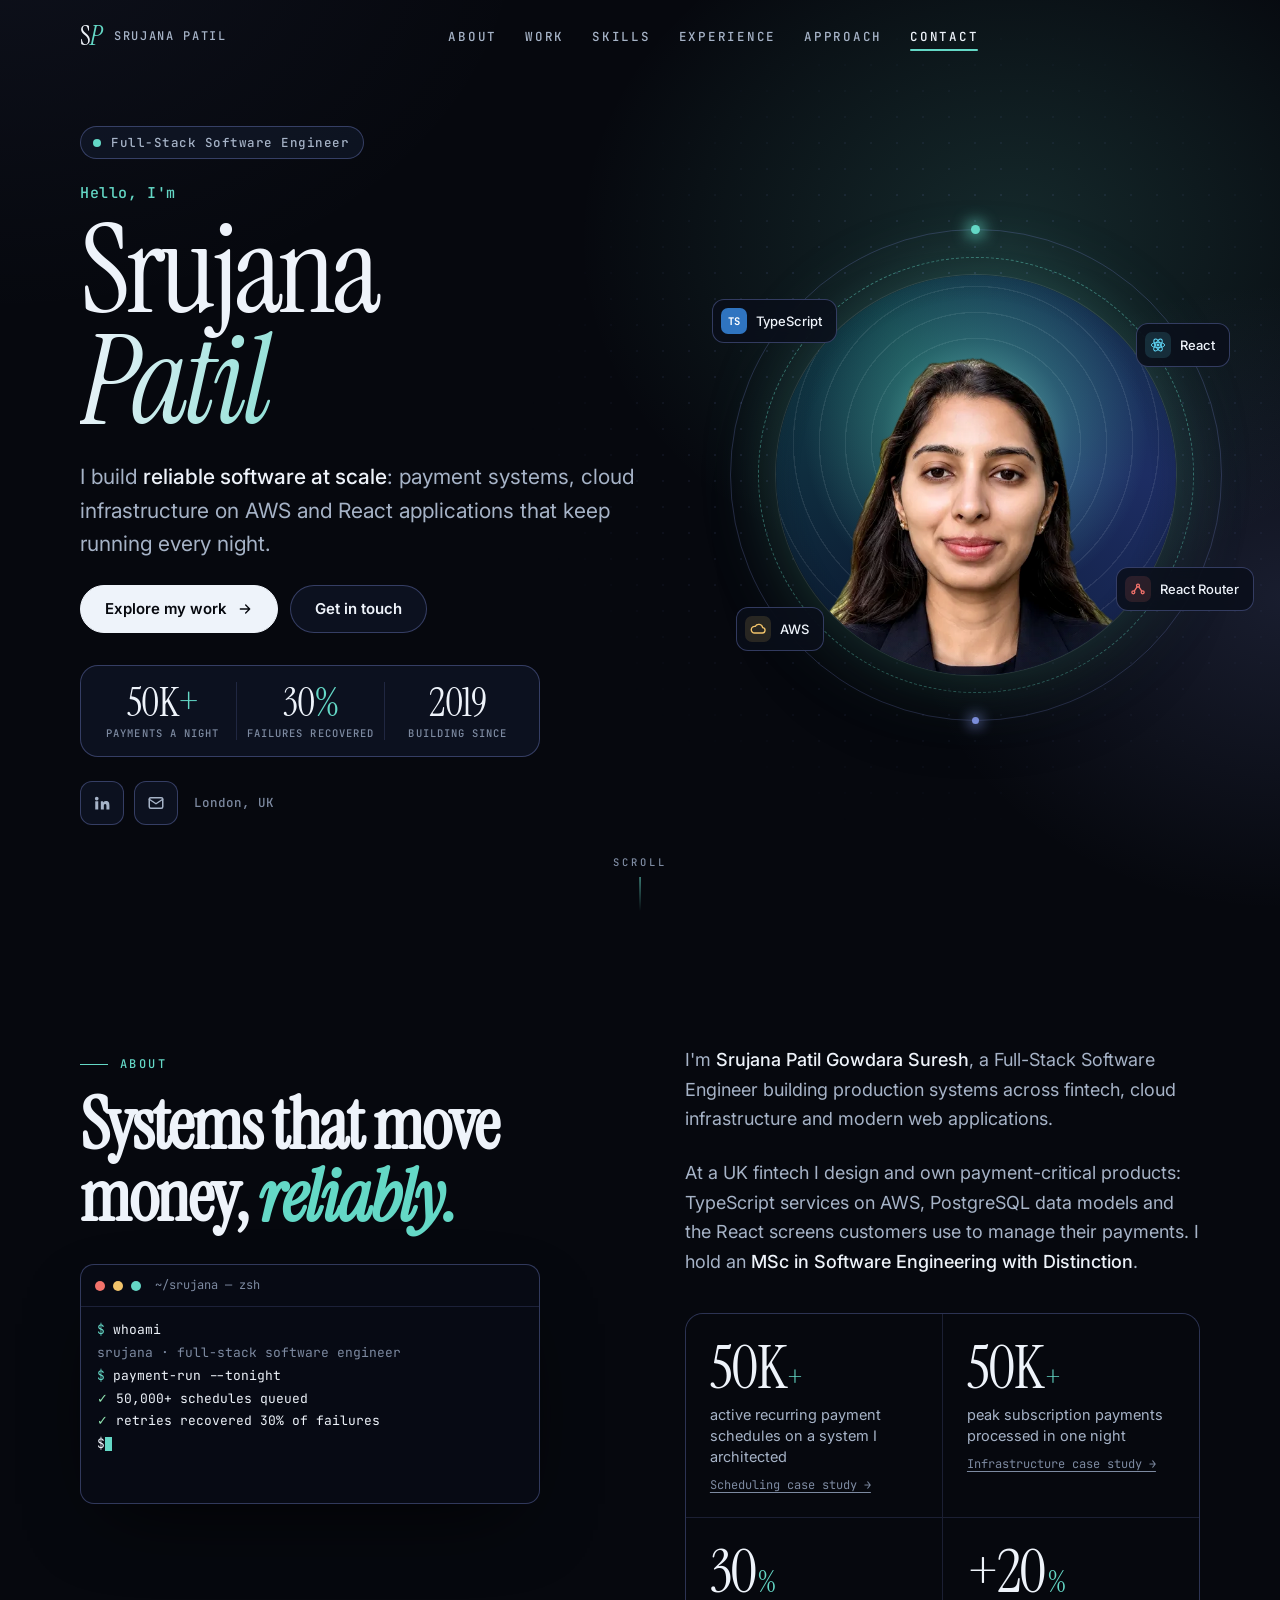
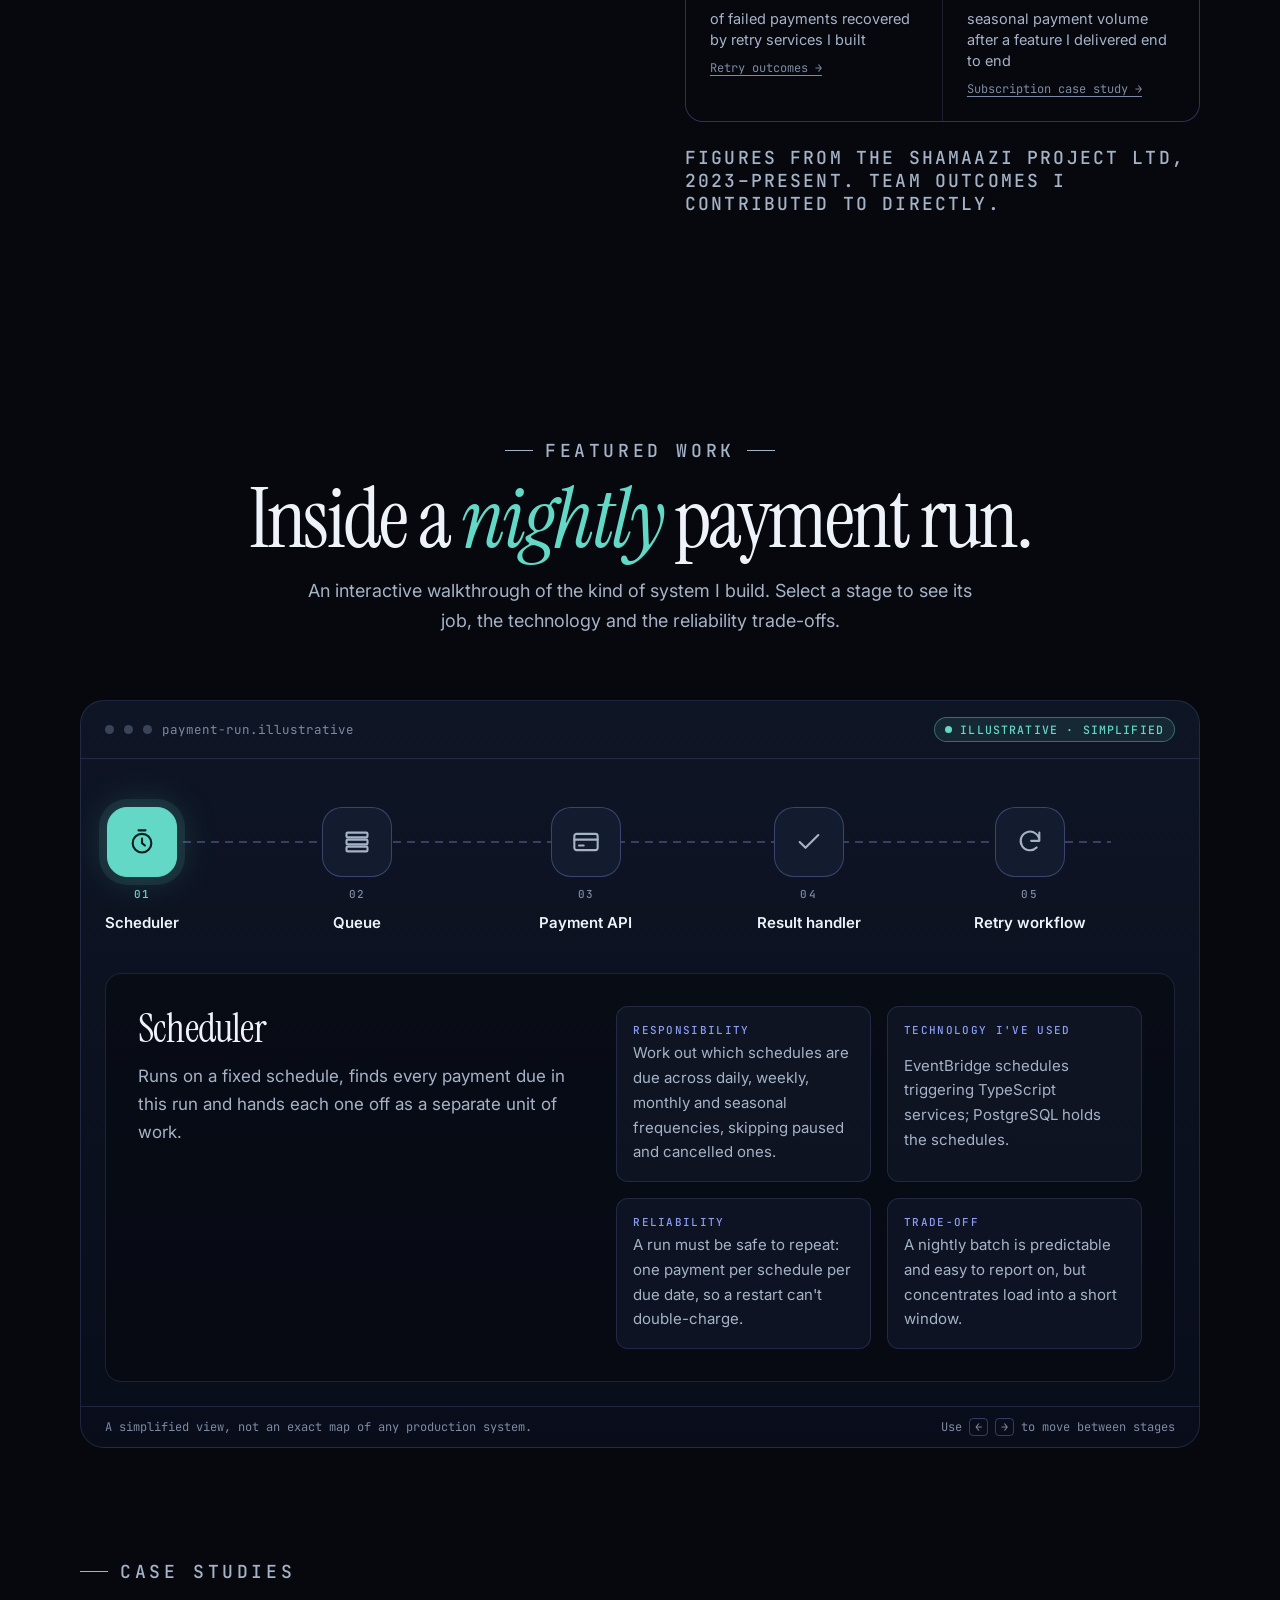
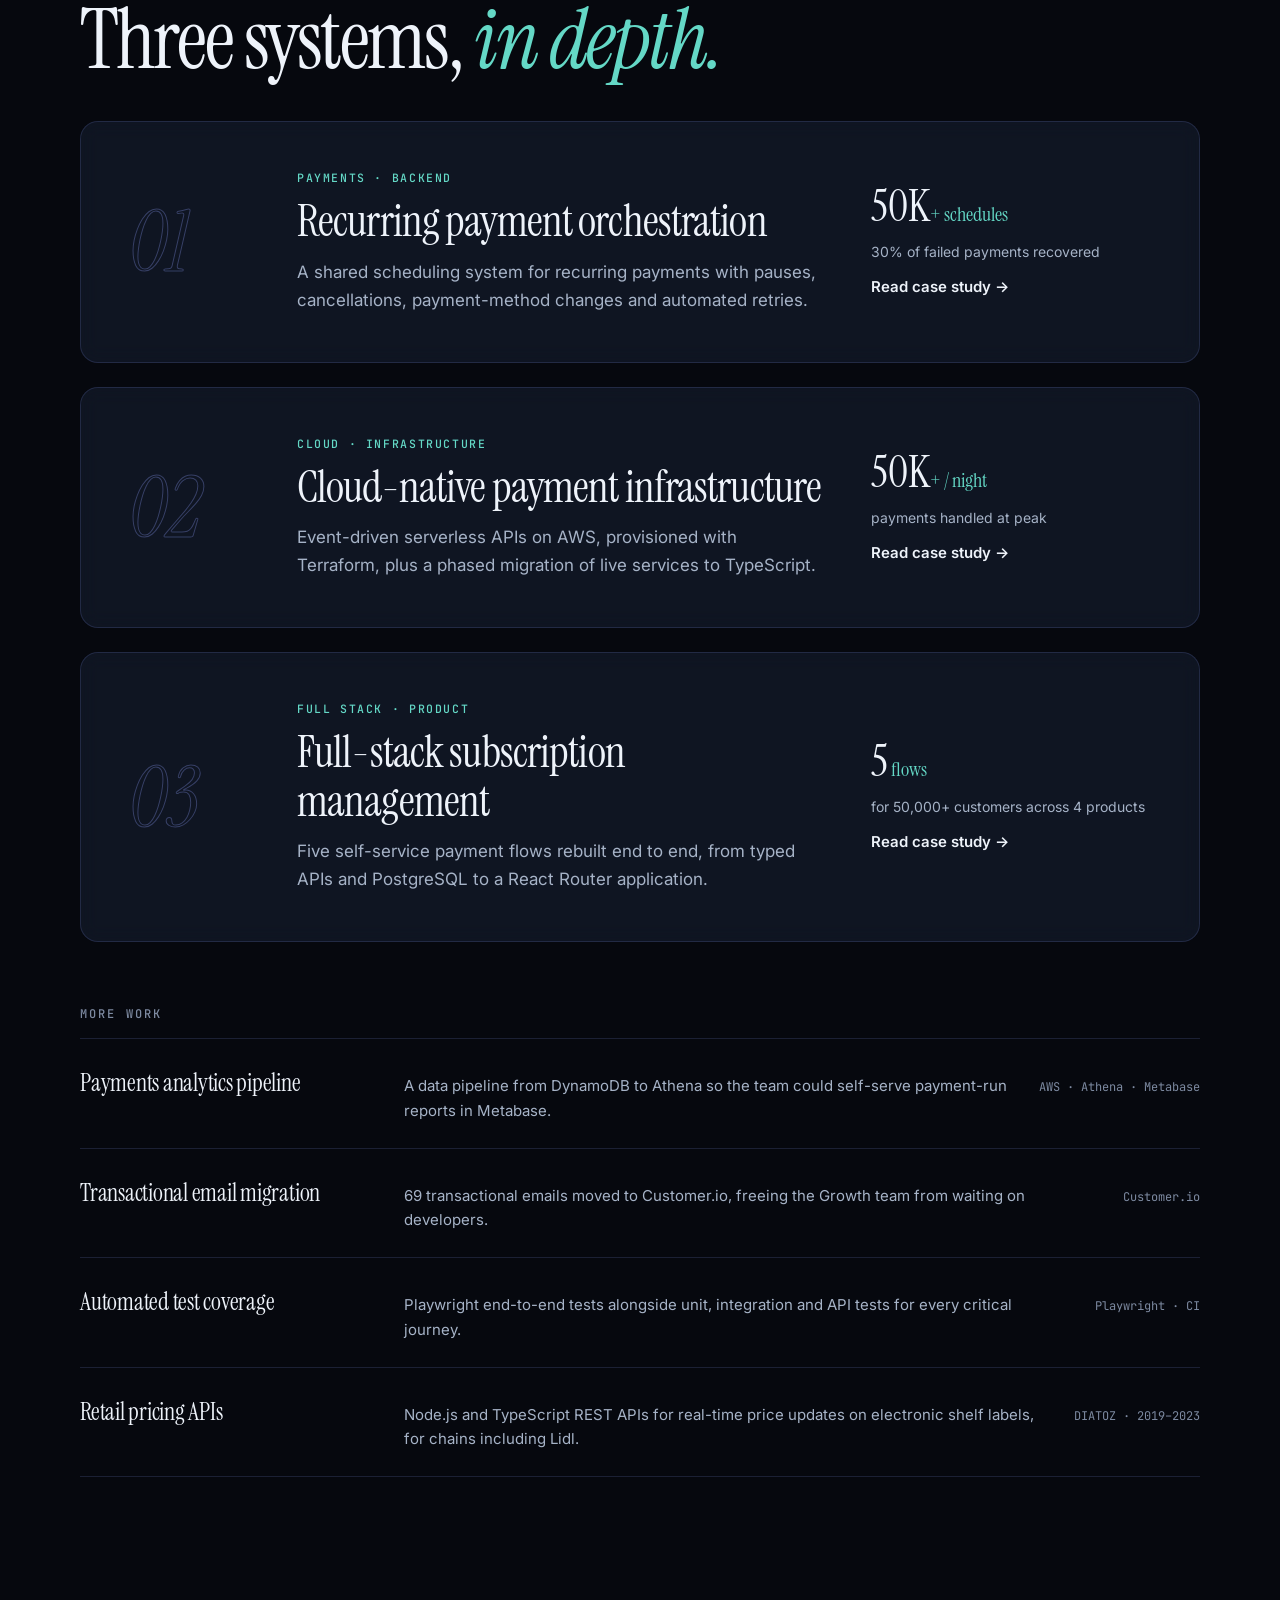
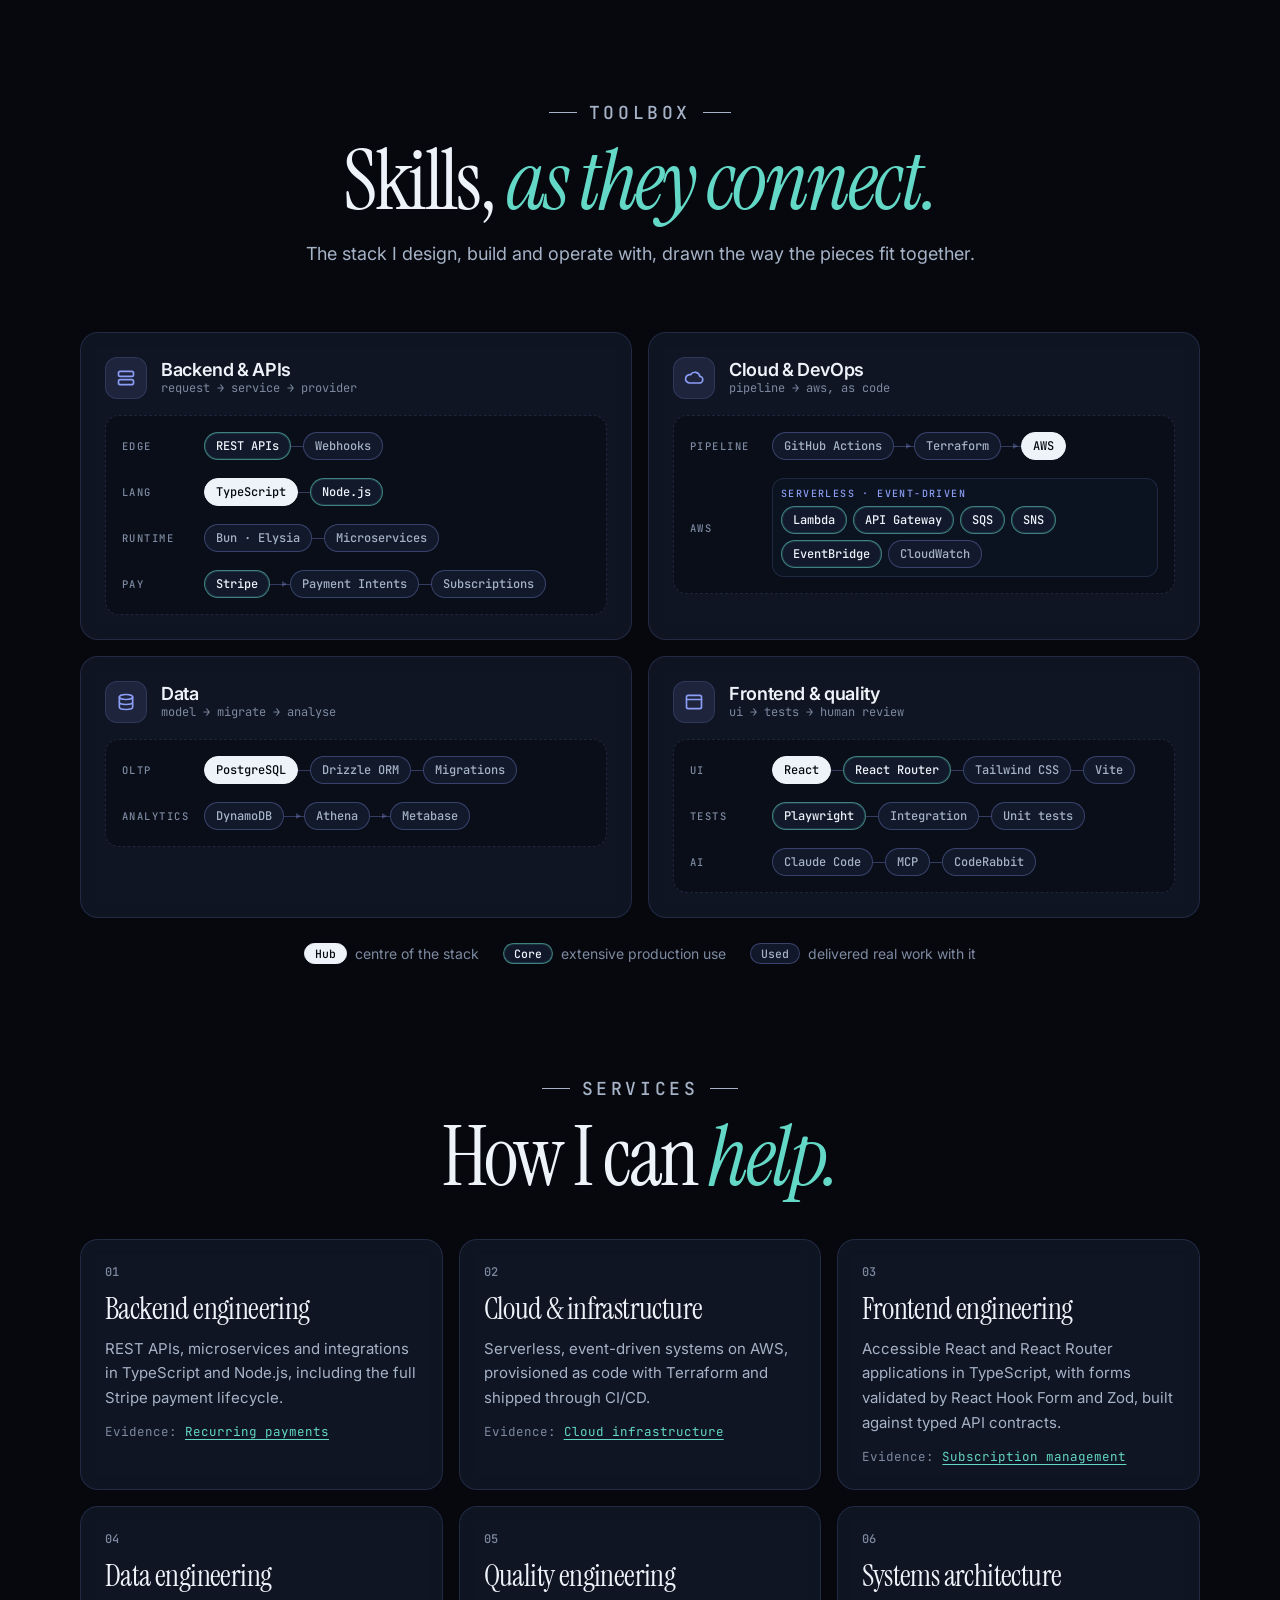
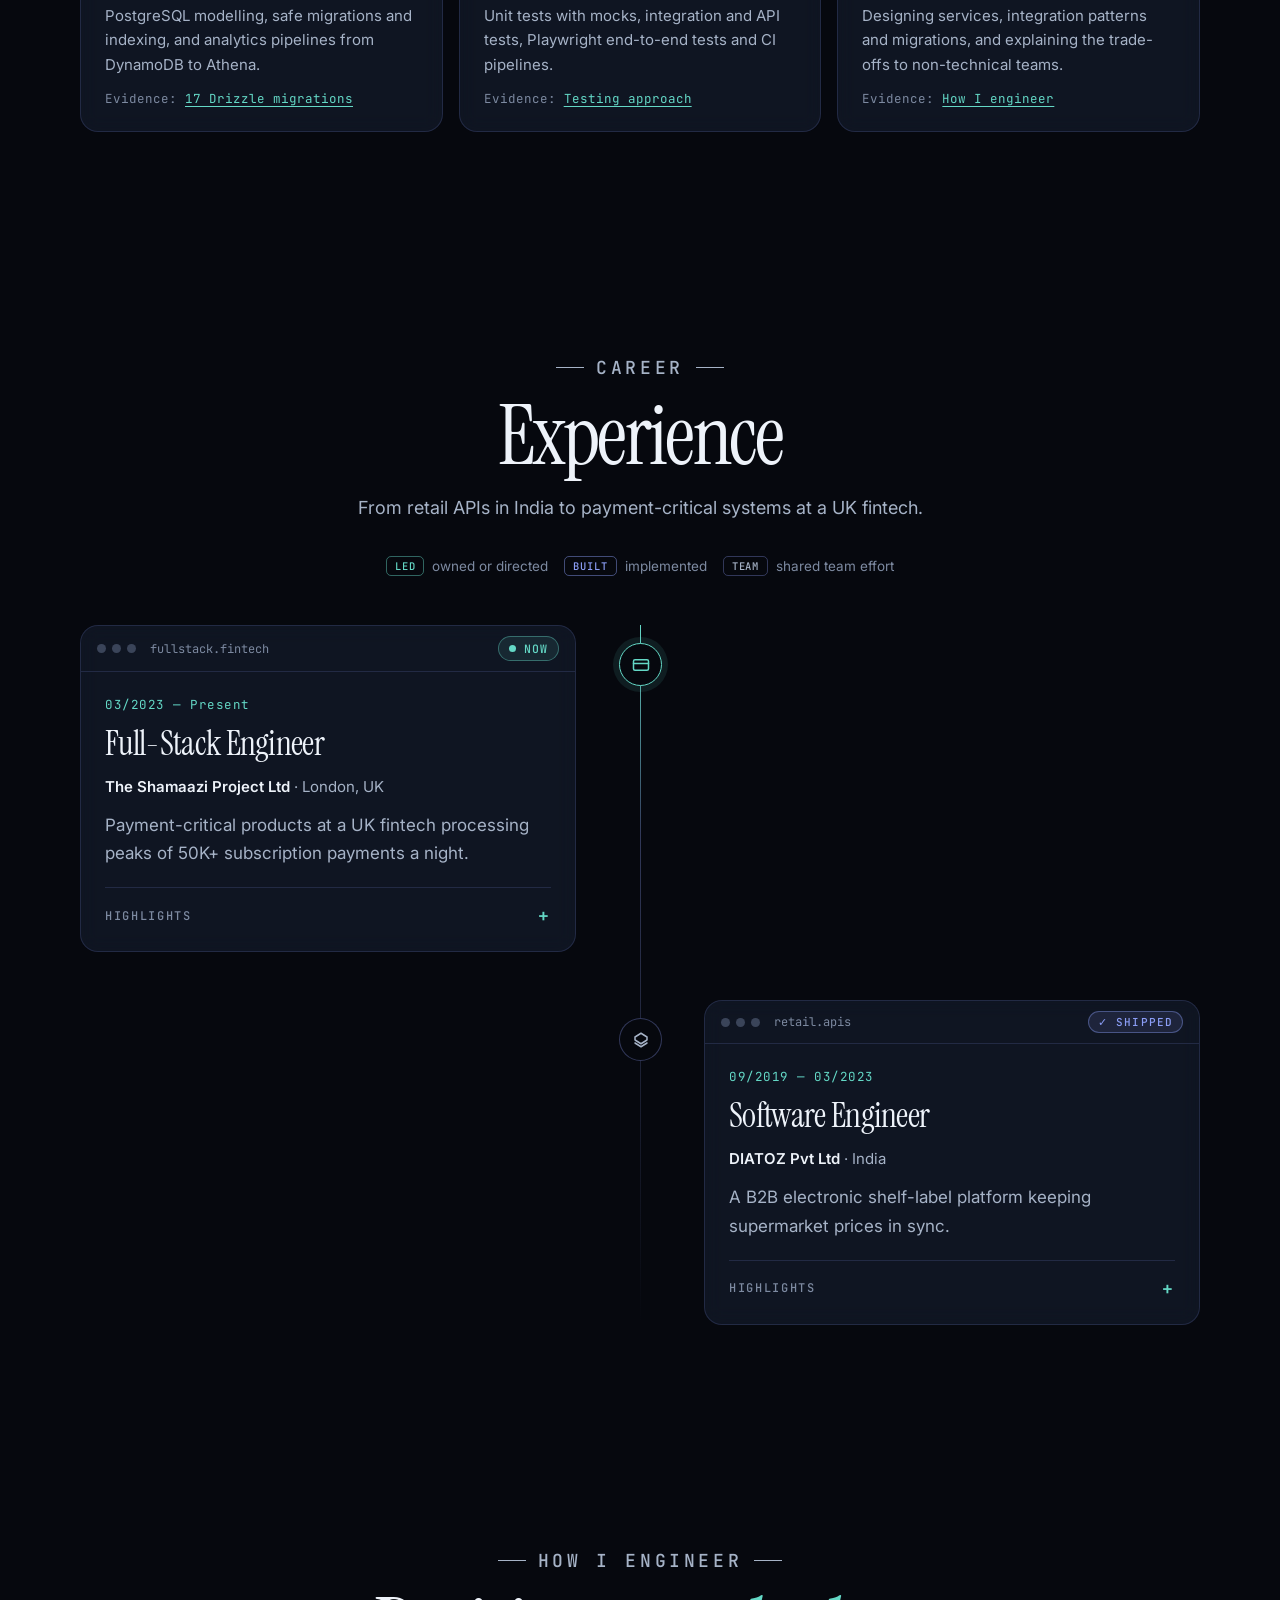
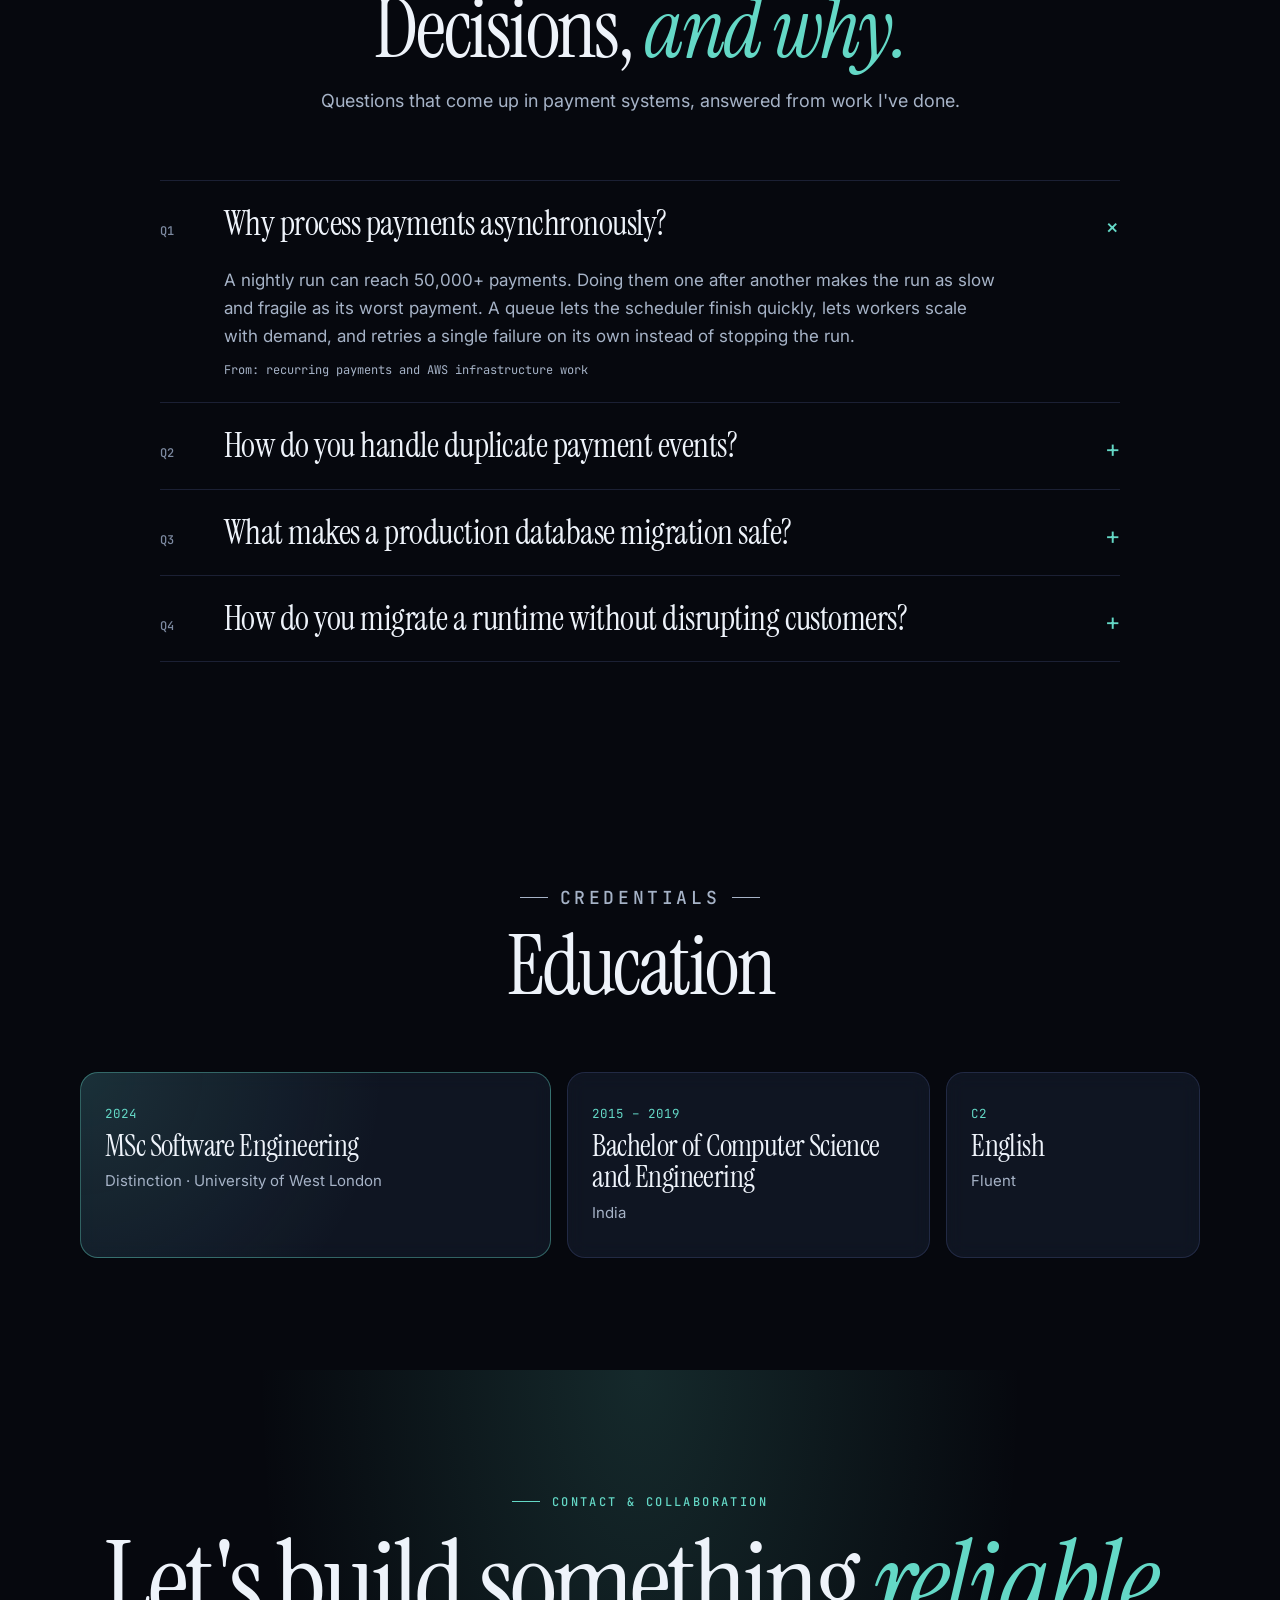
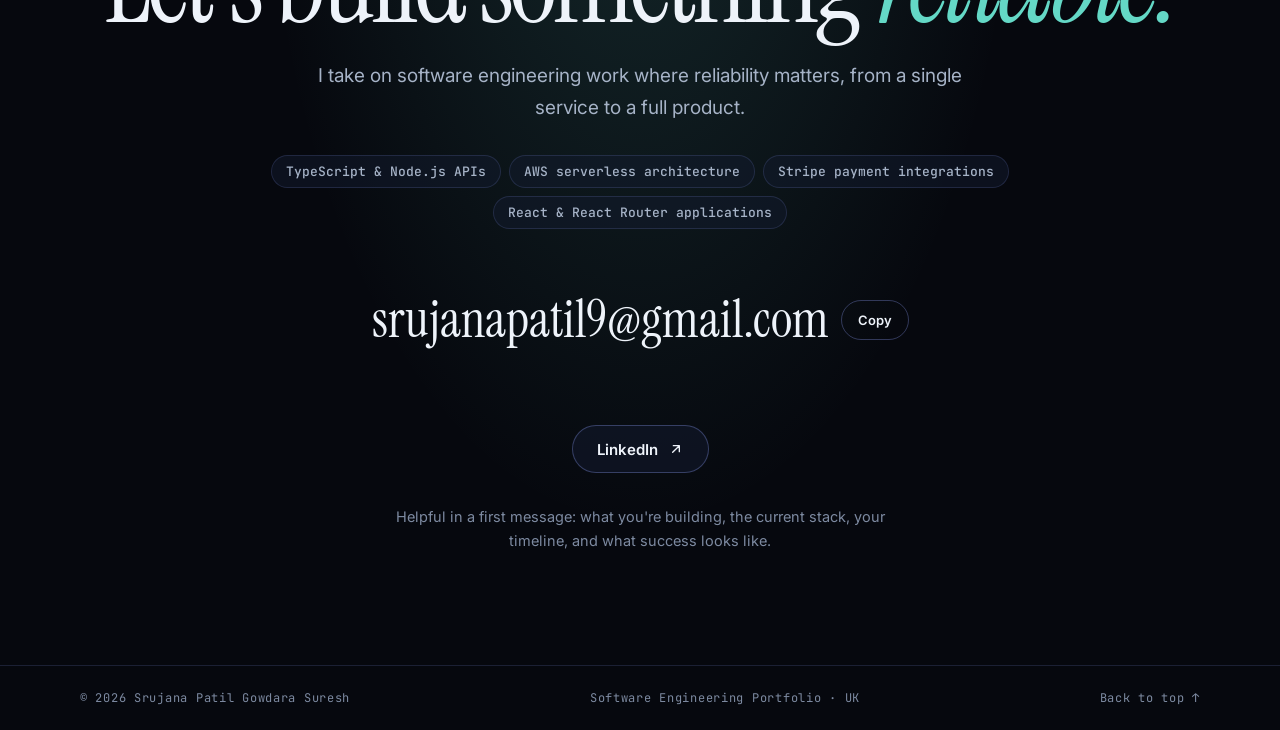
==== commit 19eed103: "Fill in case-study details and remove placeholders" ====
--- a/index.html
+++ b/index.html
@@ -183,7 +183,7 @@
           <dl class="facts">
             <div><dt>Responsibility</dt><dd>Create and confirm the payment with the right customer and payment method, and record the attempt.</dd></div>
             <div><dt>Technology I've used</dt><dd>Stripe Payment Intents and subscriptions, integrated from backend services.</dd></div>
-            <div><dt>Reliability</dt><dd>An idempotency key from schedule and due date makes a retried request return the original payment.</dd></div>
+            <div><dt>Reliability</dt><dd>An idempotency key from the schedule and its processing run makes a retried request return the original payment.</dd></div>
             <div><dt>Trade-off</dt><dd>The API response is fast but not final; the provider's webhook is the source of truth.</dd></div>
           </dl>
         </div>
@@ -432,7 +432,6 @@
         <li class="cred glass reveal" style="--d:.06s"><span class="yr">2015 – 2019</span><b>Bachelor of Computer Science and Engineering</b><span>India</span></li>
         <li class="cred glass reveal" style="--d:.12s"><span class="yr">C2</span><b>English</b><span>Fluent</span></li>
       </ul>
-      <div class="cv-row"><span class="tbc">Download CV (PDF) goes here once the fresh two-page CV is made.</span></div>
     </div>
   </section>
 
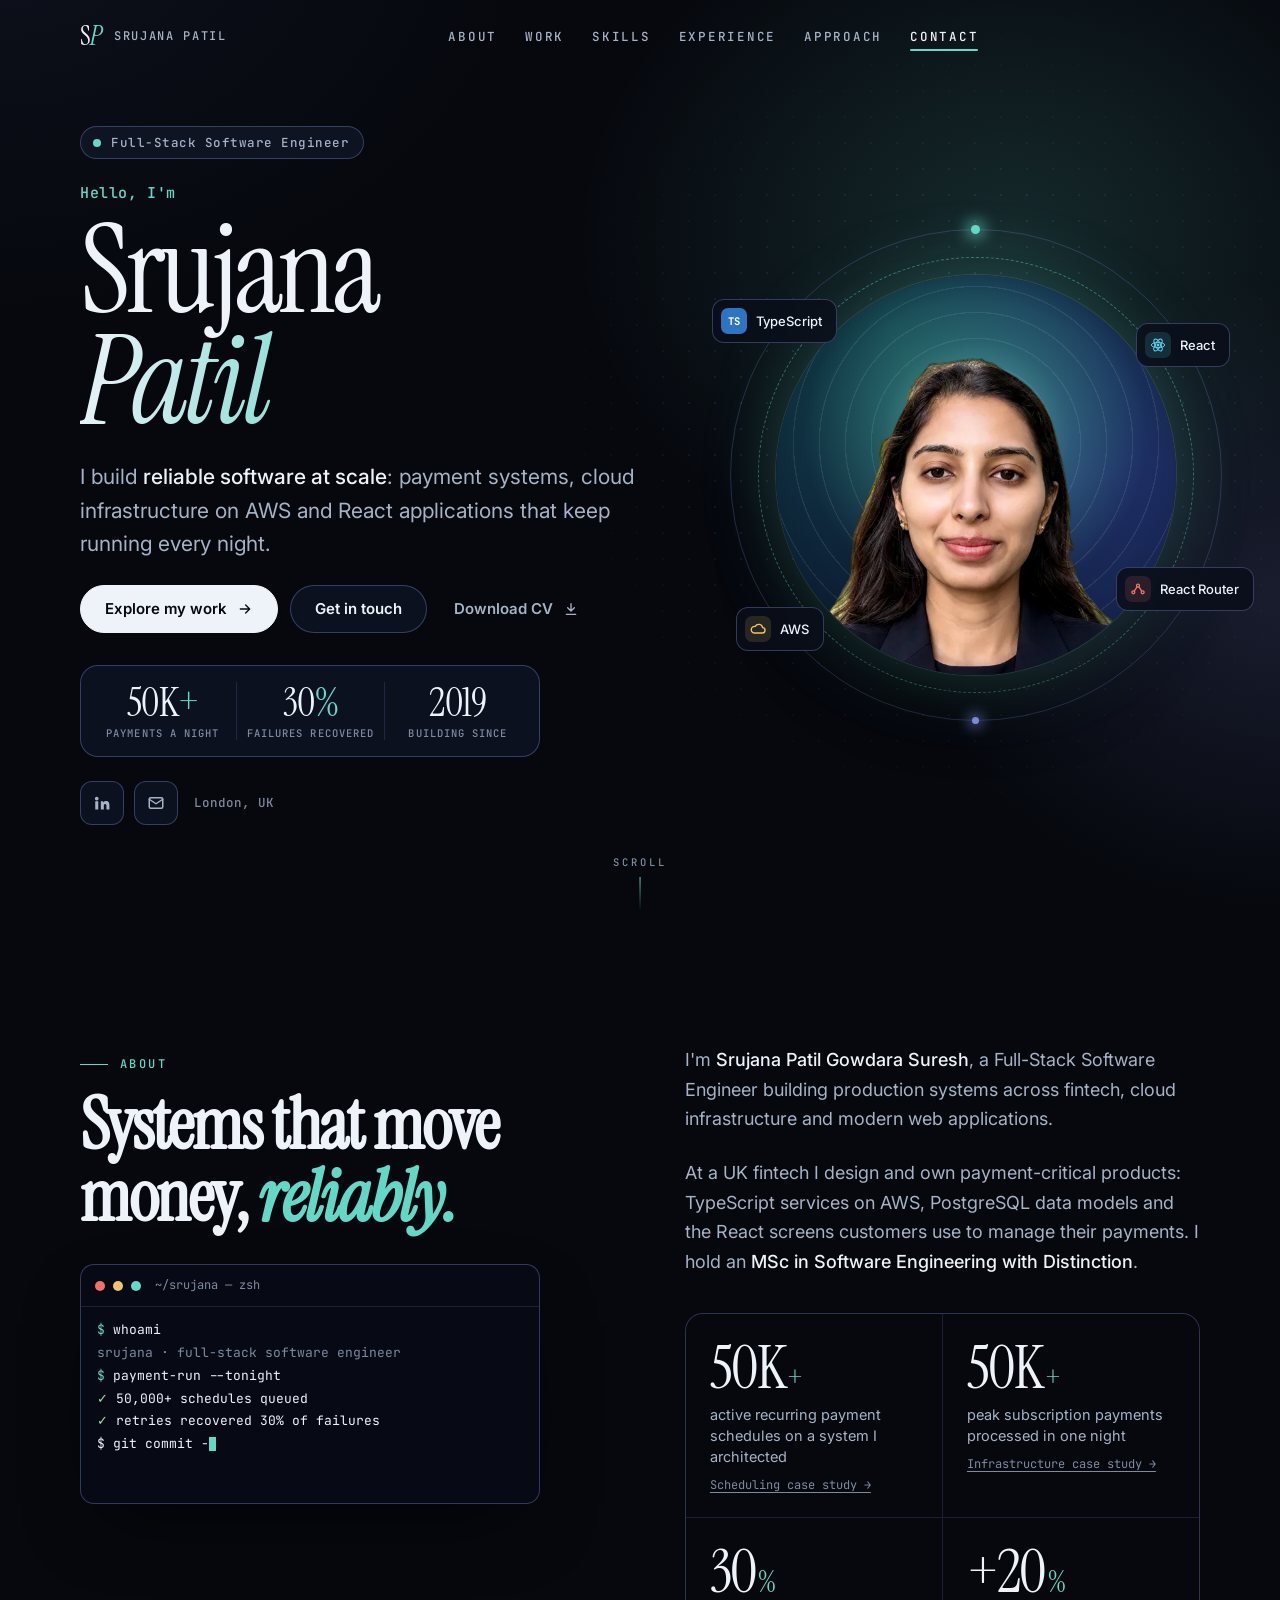
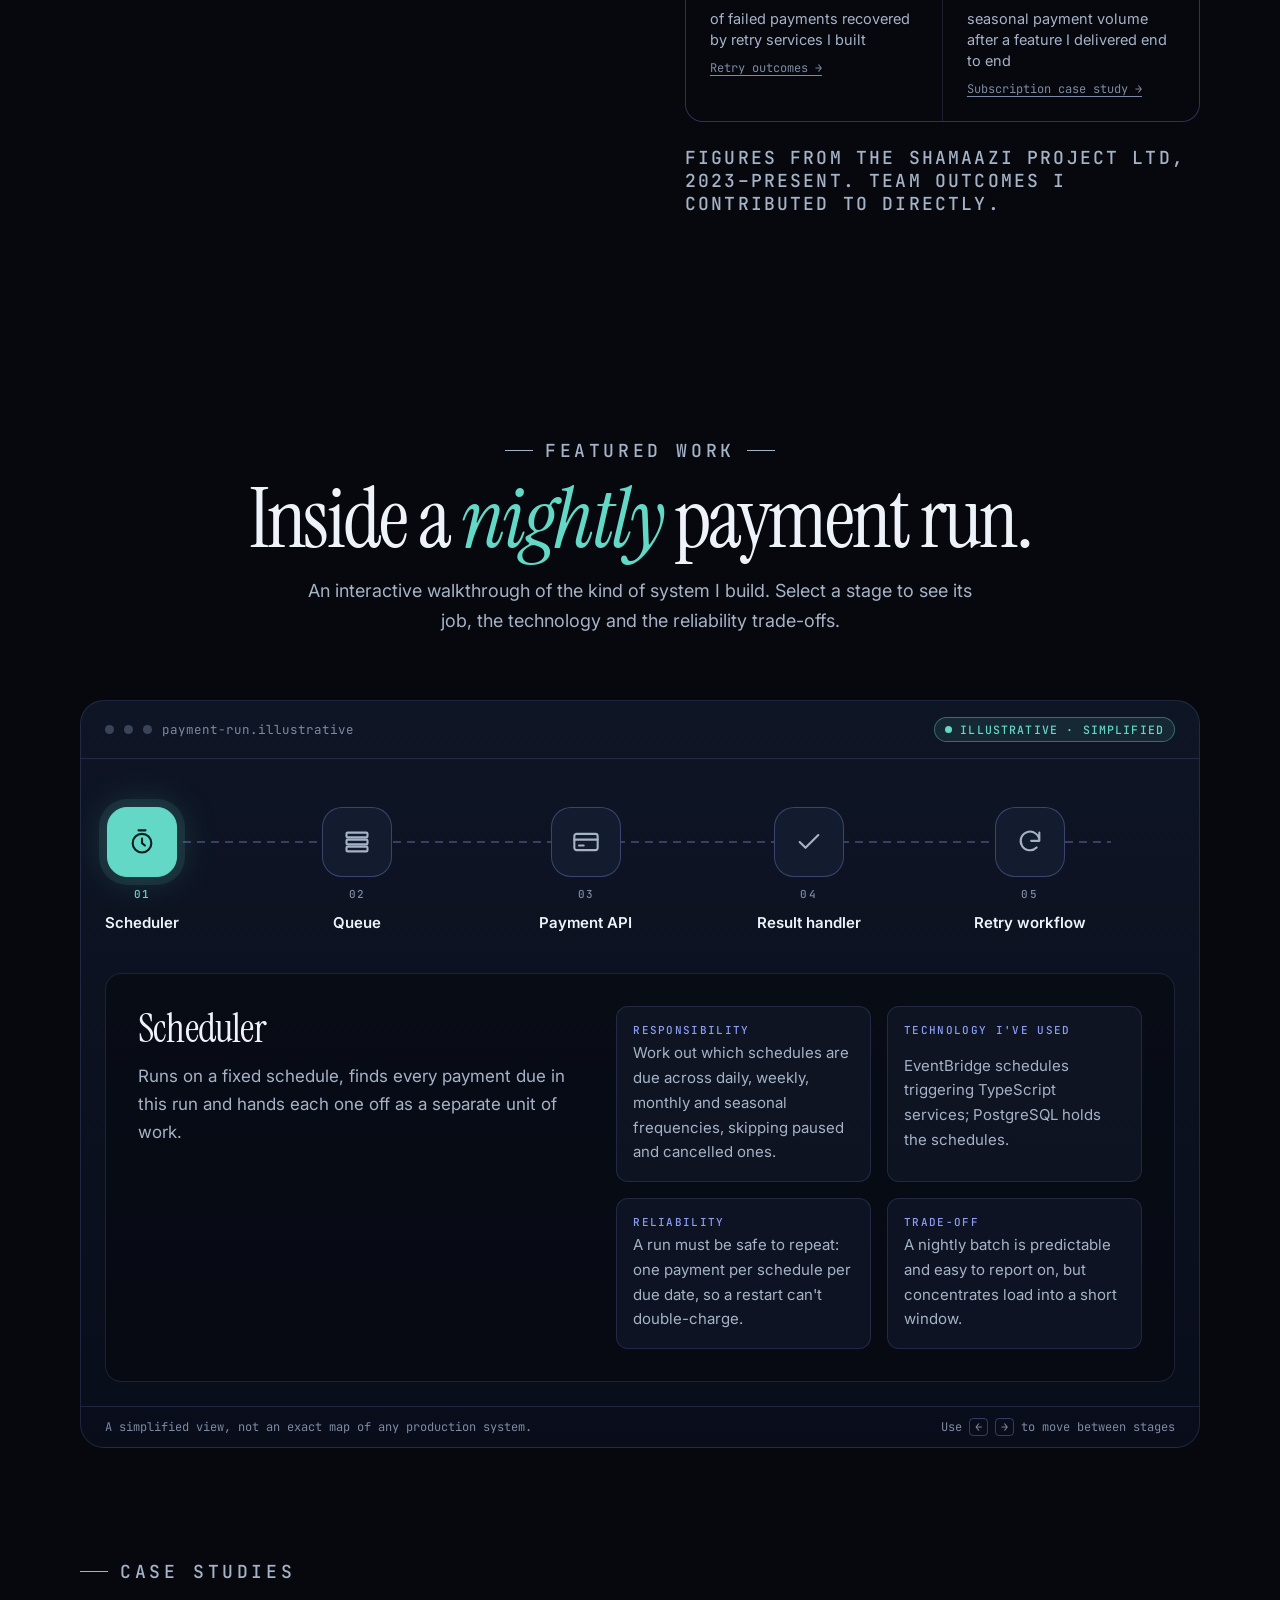
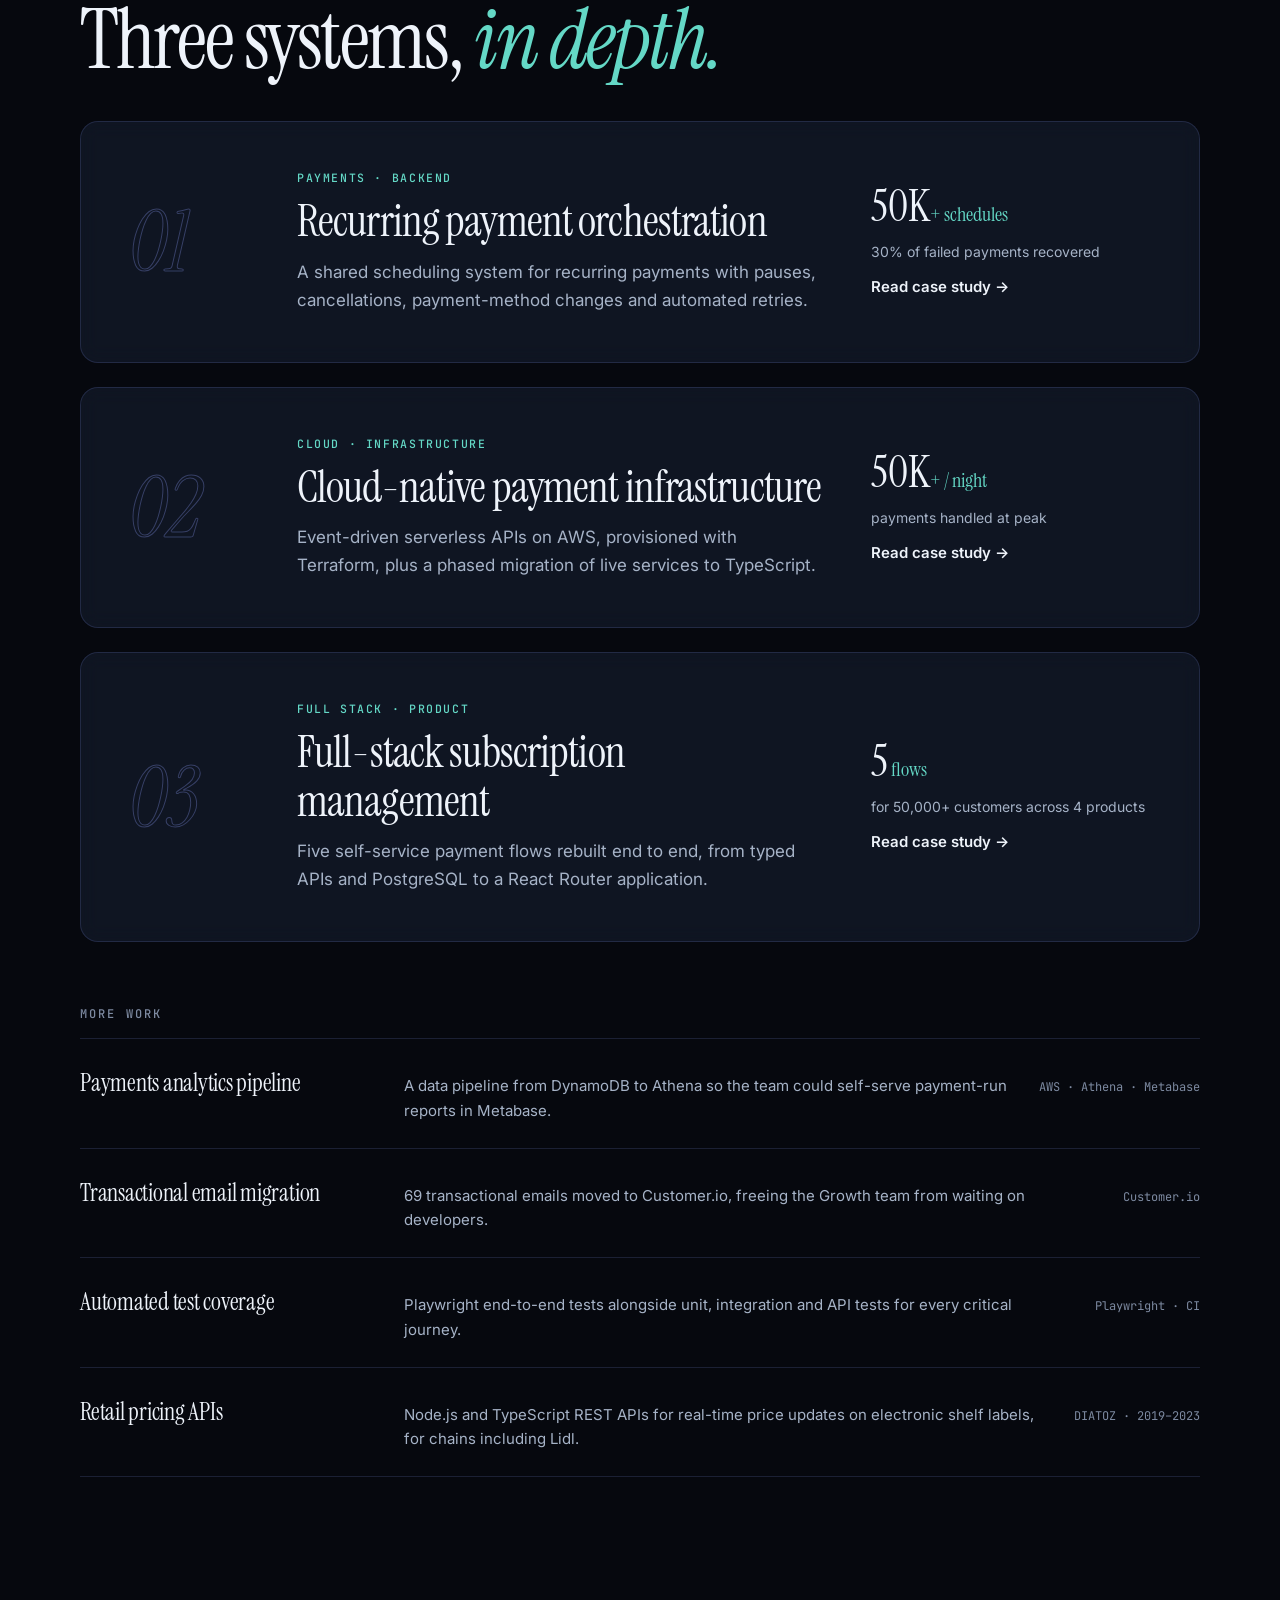
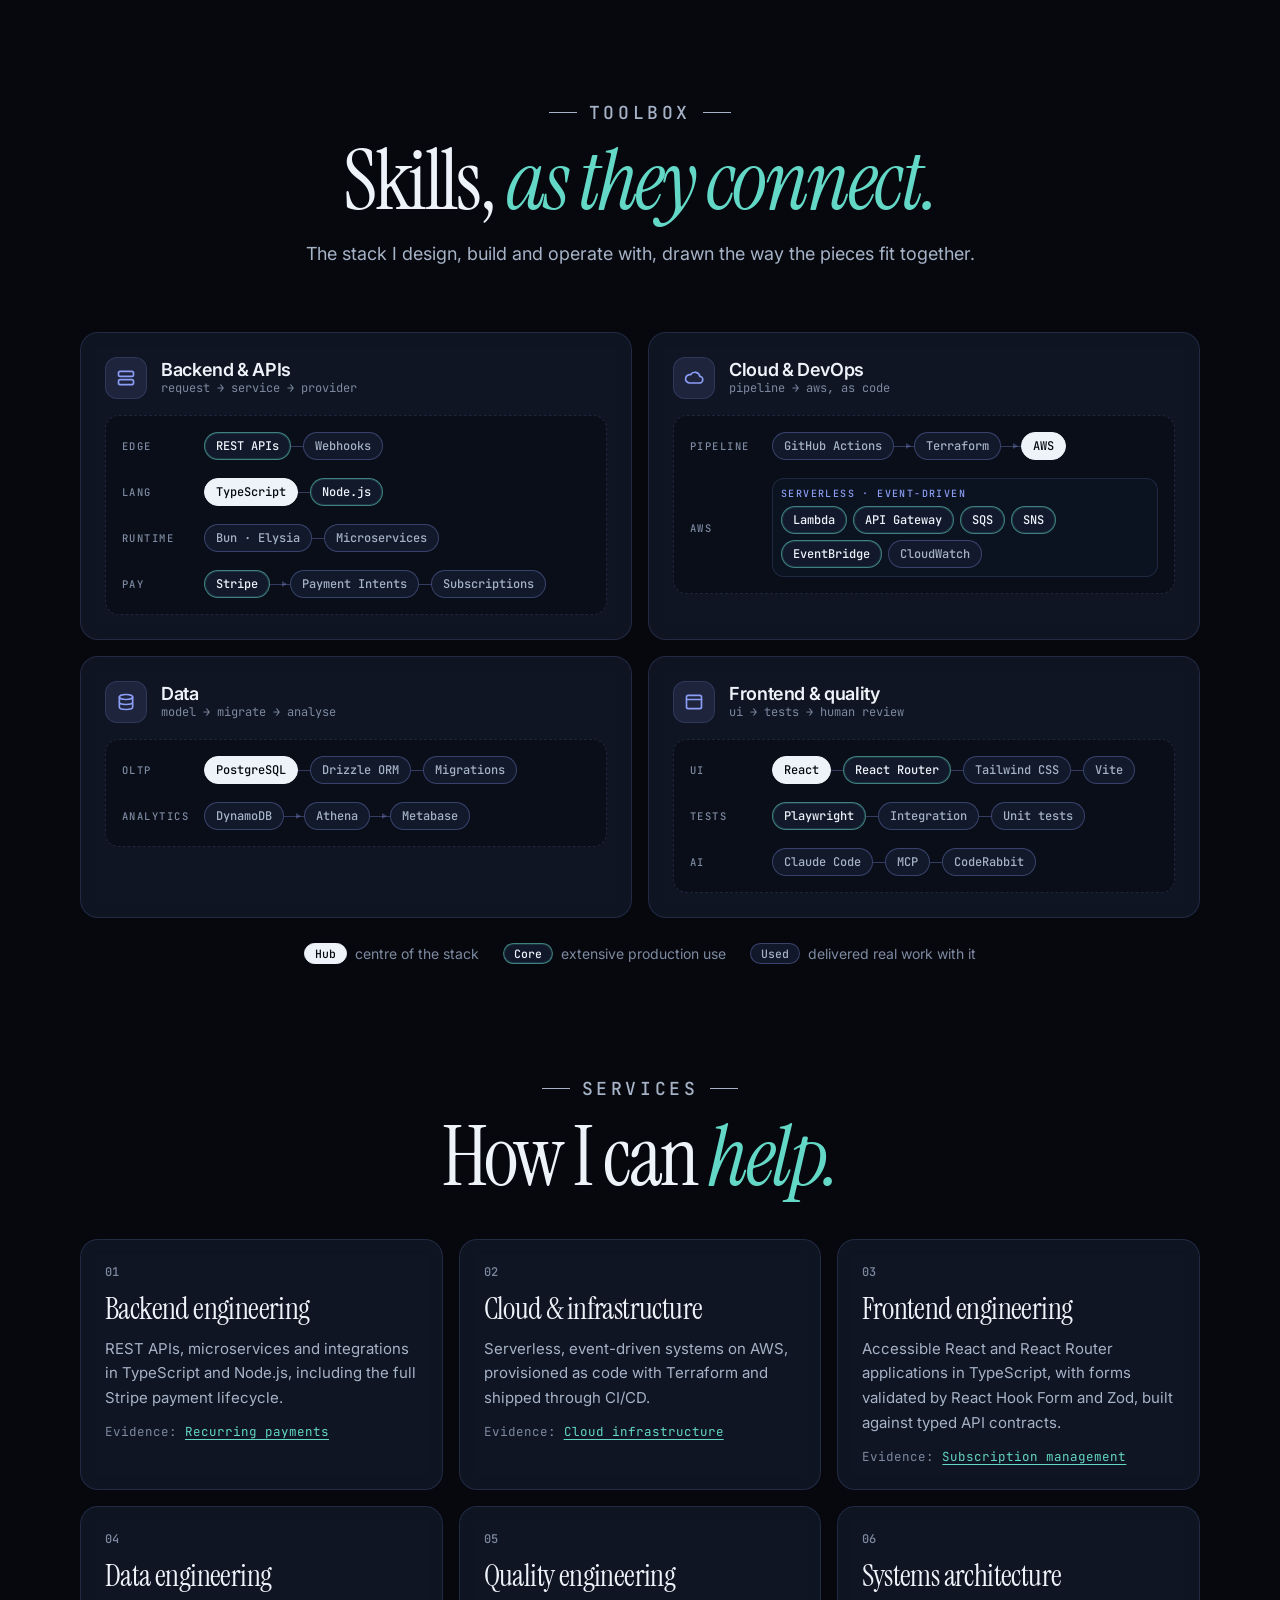
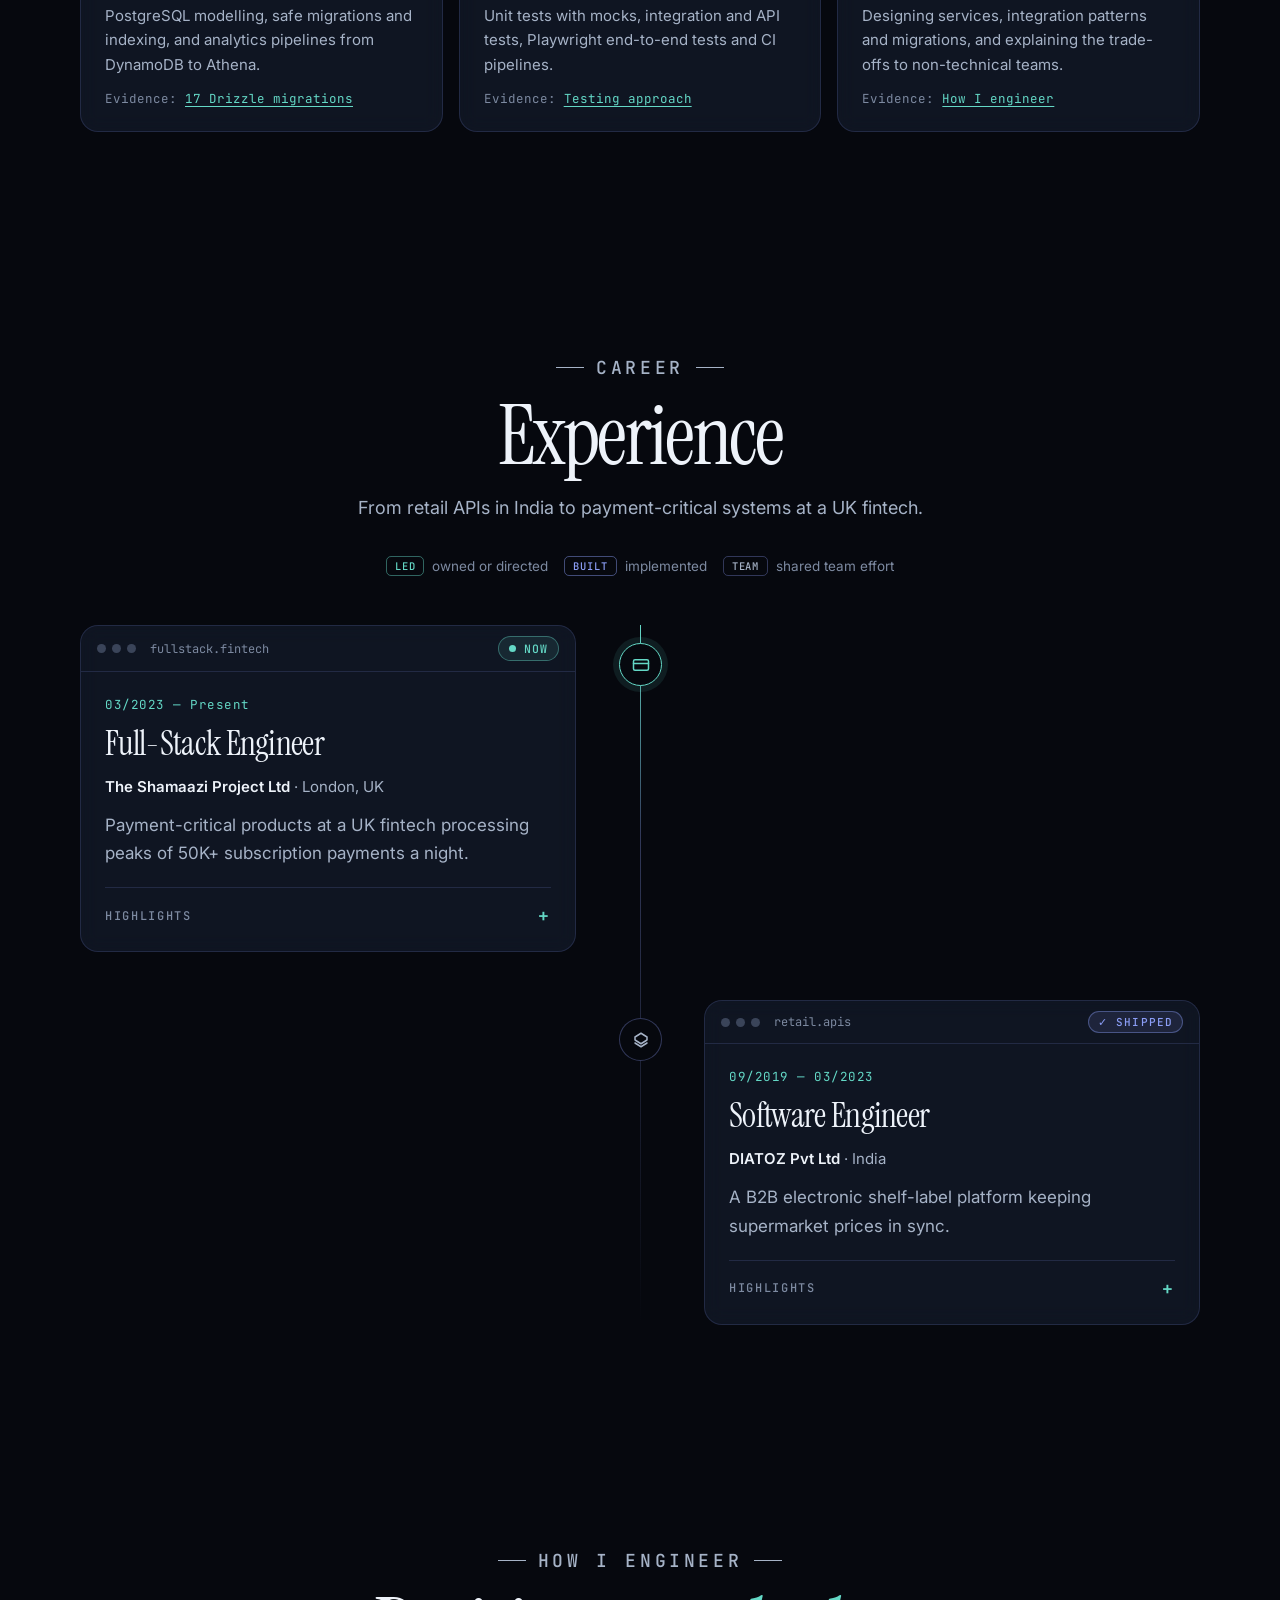
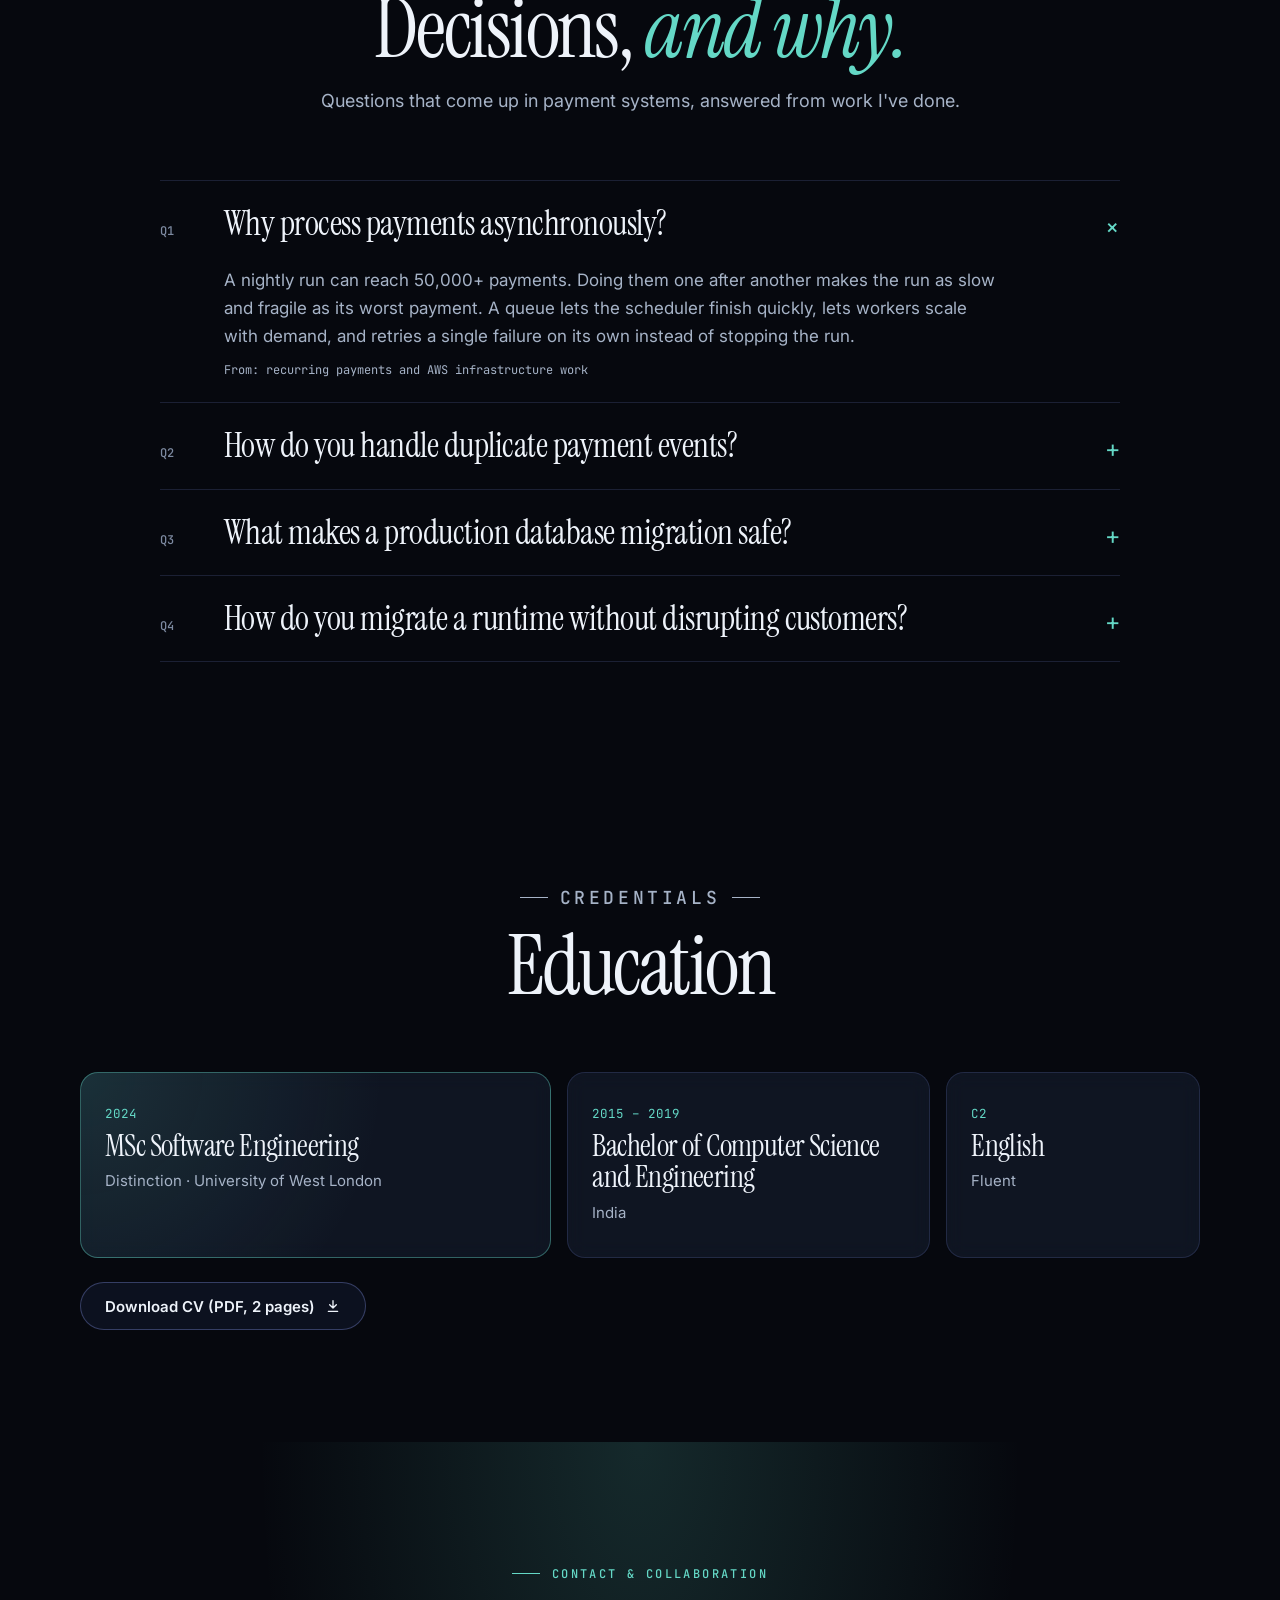
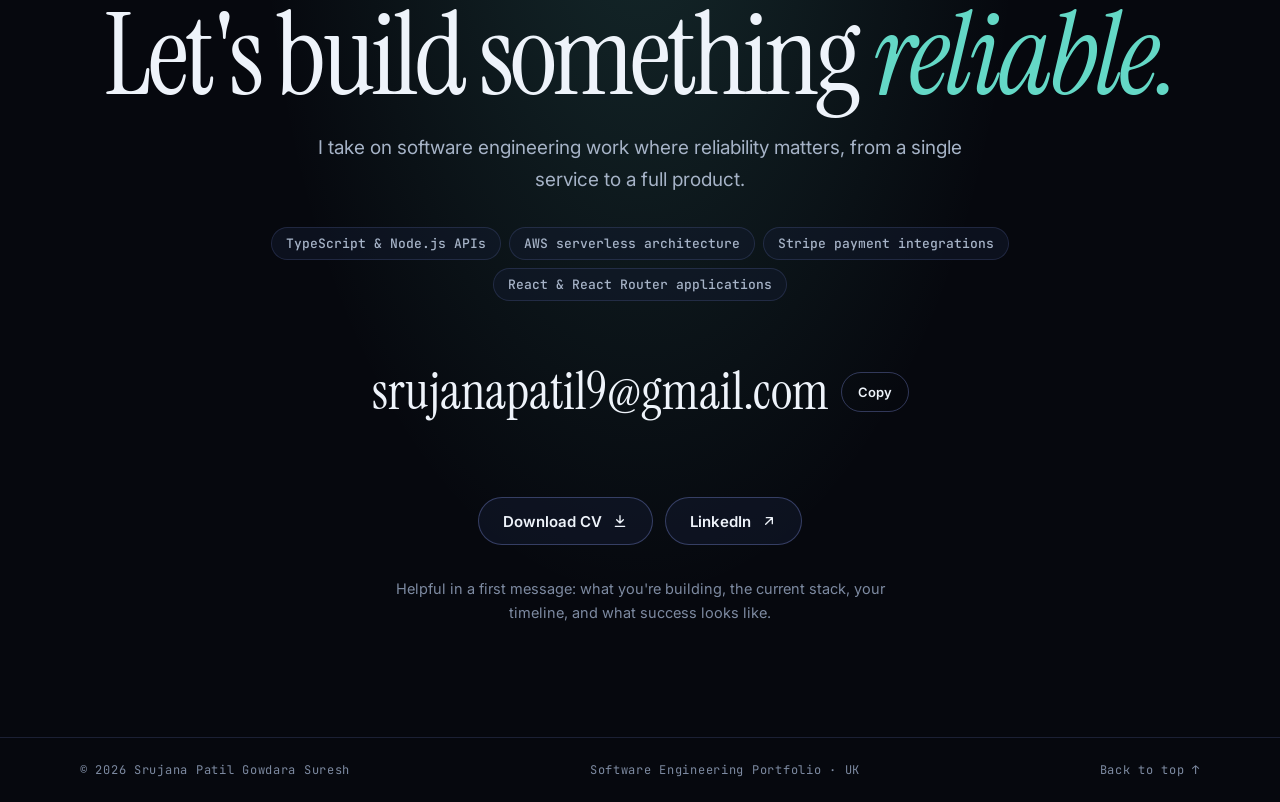
==== commit 73b0007d: "Add downloadable two-page CV" ====
--- a/index.html
+++ b/index.html
@@ -66,6 +66,7 @@
           <a class="btn btn-primary" href="#work">Explore my work
             <svg viewBox="0 0 24 24" fill="none" stroke="currentColor" stroke-width="2" stroke-linecap="round" stroke-linejoin="round" aria-hidden="true"><path d="M5 12h14M13 6l6 6-6 6"/></svg></a>
           <a class="btn" href="#contact">Get in touch</a>
+          <a class="btn btn-ghost" href="assets/Srujana-Patil-CV.pdf" download>Download CV <svg viewBox="0 0 24 24" fill="none" stroke="currentColor" stroke-width="2" stroke-linecap="round" stroke-linejoin="round" aria-hidden="true"><path d="M12 4v11M7 10l5 5 5-5M5 20h14"/></svg></a>
         </div>
         <ul class="hero-stats" aria-label="Highlights">
           <li><b>50K<span>+</span></b><small>Payments a night</small></li>
@@ -432,6 +433,7 @@
         <li class="cred glass reveal" style="--d:.06s"><span class="yr">2015 – 2019</span><b>Bachelor of Computer Science and Engineering</b><span>India</span></li>
         <li class="cred glass reveal" style="--d:.12s"><span class="yr">C2</span><b>English</b><span>Fluent</span></li>
       </ul>
+      <div class="cv-row reveal"><a class="btn" href="assets/Srujana-Patil-CV.pdf" download>Download CV (PDF, 2 pages) <svg viewBox="0 0 24 24" fill="none" stroke="currentColor" stroke-width="2" stroke-linecap="round" stroke-linejoin="round" aria-hidden="true"><path d="M12 4v11M7 10l5 5 5-5M5 20h14"/></svg></a></div>
     </div>
   </section>
 
@@ -450,6 +452,7 @@
       </div>
       <p class="note" role="status" id="copy-status" aria-live="polite"></p>
       <div class="contact-links reveal">
+        <a class="btn" href="assets/Srujana-Patil-CV.pdf" download>Download CV <svg viewBox="0 0 24 24" fill="none" stroke="currentColor" stroke-width="2" stroke-linecap="round" stroke-linejoin="round" aria-hidden="true"><path d="M12 4v11M7 10l5 5 5-5M5 20h14"/></svg></a>
         <a class="btn" href="https://www.linkedin.com/in/srujana-patil-964b3919a" target="_blank" rel="noopener">LinkedIn <span class="visually-hidden">(opens in a new tab)</span>
           <svg viewBox="0 0 24 24" fill="none" stroke="currentColor" stroke-width="2" stroke-linecap="round" stroke-linejoin="round" aria-hidden="true"><path d="M7 17 17 7M8 7h9v9"/></svg></a>
       </div>
--- a/assets/site.css
+++ b/assets/site.css
@@ -117,9 +117,12 @@
 .btn:hover { color: var(--fg); border-color: var(--teal); transform: translateY(-2px); }
 .btn-primary { background: var(--fg); border-color: var(--fg); color: var(--bg); }
 .btn-primary:hover { color: var(--bg); background: #fff; box-shadow: 0 0 0 6px rgba(238, 243, 250, .08), 0 16px 40px -12px var(--glow); }
+.btn-ghost { background: transparent; border-color: transparent; color: var(--muted); padding-inline: 14px; }
+.btn-ghost:hover { border-color: var(--line-strong); }
 .btn-small { min-height: 40px; padding: 8px 18px; font-size: 14px; }
 .btn svg { width: 16px; height: 16px; transition: transform .25s; }
 .btn:hover svg { transform: translateX(3px); }
+.btn[download]:hover svg { transform: translateY(2px); }
 
 /* ---------- Hero ---------- */
 .hero { position: relative; overflow: hidden; isolation: isolate; padding-top: clamp(120px, 14vh, 160px); padding-bottom: clamp(96px, 12vh, 128px); }
